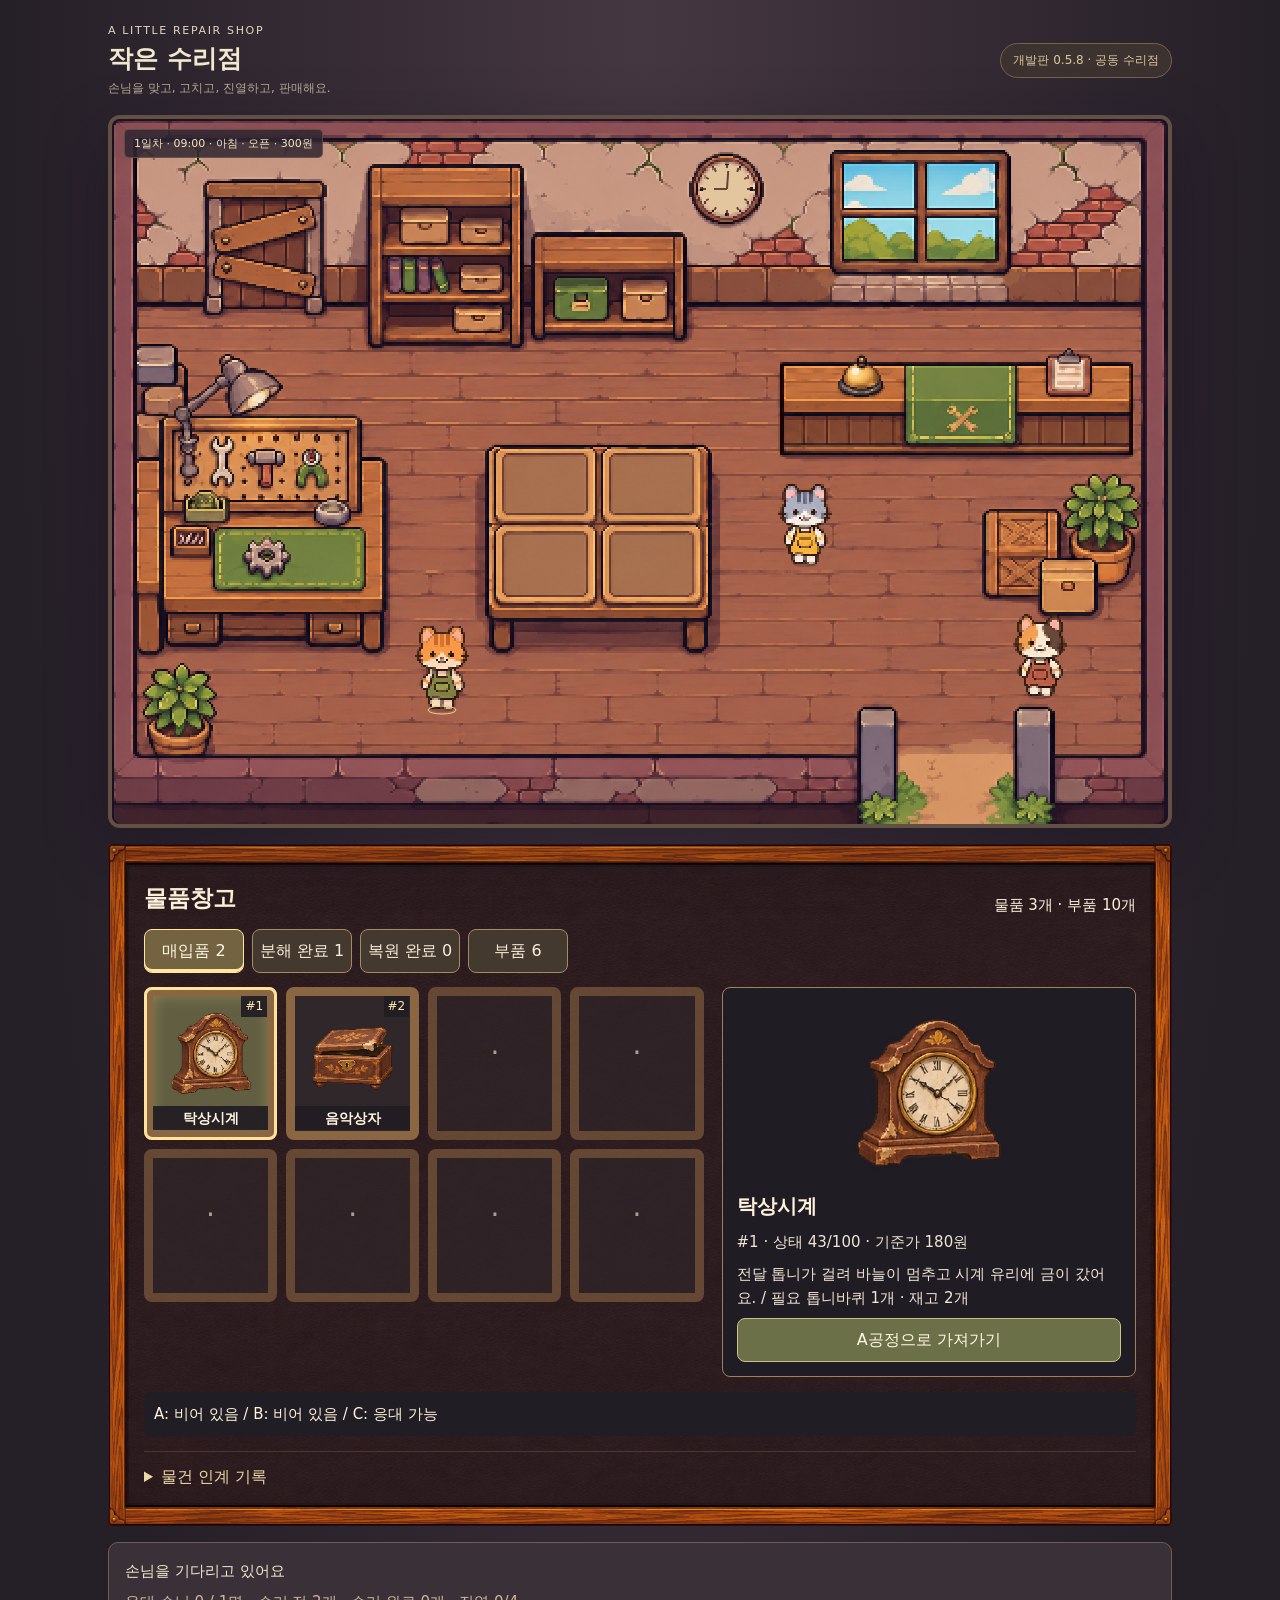
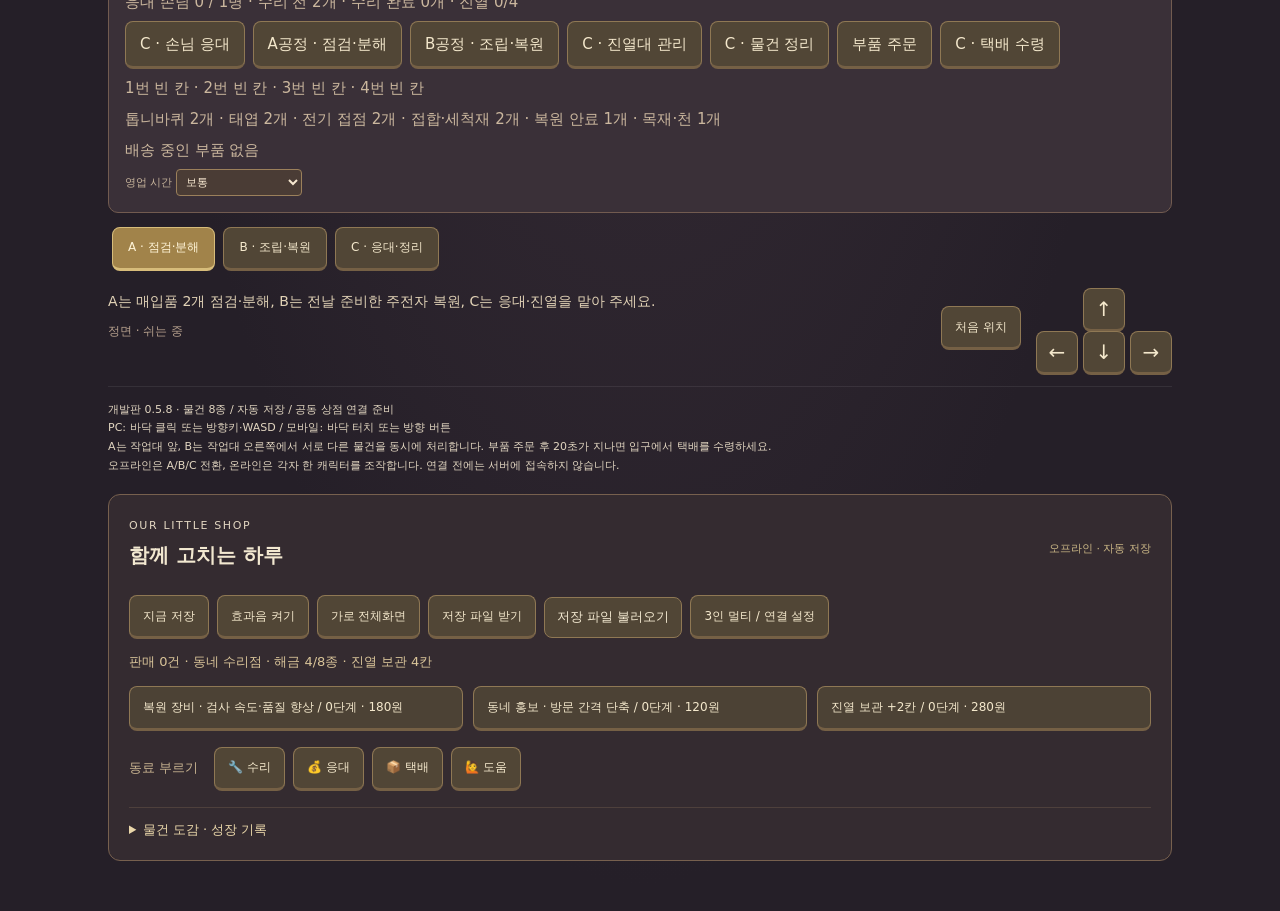
==== index.html @ 2ab93e30 "Add files via upload" ====
<!doctype html><html lang="ko"><head><meta charset="utf-8"><meta name="viewport" content="width=device-width, initial-scale=1, viewport-fit=cover"><meta name="theme-color" content="#302631"><title>작은 수리점 · 개발판 0.5.8</title><style>
:root{color-scheme:dark;font-family:system-ui,-apple-system,'Malgun Gothic',sans-serif;background:#251f28;color:#f2e8d0}*{box-sizing:border-box}body{margin:0;background:radial-gradient(ellipse at top,#453741,#251f28 70%);min-height:100dvh}main{max-width:1100px;margin:auto;padding:24px 18px 32px}header{display:flex;justify-content:space-between;align-items:center;gap:16px;margin:0 0 18px}.eyebrow{font-size:11px;letter-spacing:.15em;color:#b6a18f}h1{font-size:25px;margin:5px 0;font-weight:750}header p{margin:0;font-size:12px;color:#baa995}.badge{font-size:12px;color:#d9c79d;border:1px solid #76634b;background:#3c3331;padding:8px 12px;border-radius:24px;white-space:nowrap}.stage{position:relative;border:4px solid #625044;border-radius:12px;overflow:hidden;box-shadow:0 20px 60px #130f1e66;background:#302631;line-height:0}canvas{width:100%;height:auto;display:block;touch-action:manipulation;image-rendering:pixelated;cursor:crosshair}#loading{position:absolute;inset:0;display:grid;place-items:center;background:#302631;color:#eddbb3;font-size:16px;line-height:1.5}#loading[hidden]{display:none}.hud{position:absolute;top:10px;left:12px;border:1px solid #9a815b66;background:#302631d9;color:#f4e5c4;font-size:11px;line-height:1.4;padding:6px 9px;border-radius:5px;pointer-events:none}.below{display:flex;justify-content:space-between;align-items:flex-start;gap:24px;margin:17px 0}.info{padding-top:5px}#status{margin:0 0 9px;font-size:14px;color:#e1d2b6}#direction{font-size:12px;color:#b7a18e}.actions{display:flex;align-items:center;gap:15px}button{font:inherit;background:#514636;border:1px solid #8f7854;border-bottom:3px solid #756045;color:#f4e8cc;border-radius:8px;cursor:pointer;touch-action:none;-webkit-tap-highlight-color:transparent;user-select:none}button:focus-visible{outline:3px solid #e3c776;outline-offset:3px}button:hover{background:#65543c}button:active,button.pressed{background:#a4864e;transform:translateY(1px);border-bottom-width:1px}.reset{padding:11px 13px;font-size:12px}.pad{display:grid;grid-template-columns:42px 42px 42px;grid-template-rows:38px 38px;gap:5px}.pad button{font-size:20px;line-height:1}.up{grid-column:2}.left{grid-column:1;grid-row:2}.down{grid-column:2;grid-row:2}.right{grid-column:3;grid-row:2}.characters{display:flex;gap:8px;margin:14px 4px 0}.characters button{padding:9px 15px;font-size:12px}.characters button[aria-pressed=true]{background:#a1834a;color:#fff4d7;border-color:#d7bc7a}.note{border-top:1px solid #ffffff13;padding-top:14px;font-size:11px;color:#9d8b81;line-height:1.7} @media(max-width:600px){main{padding:14px 8px 24px}header{margin:0 4px 12px}h1{font-size:21px}.badge{font-size:10px;padding:6px 9px}.stage{border-width:3px;border-radius:8px}.below{gap:12px;margin:12px 5px}.info{max-width:50%}#status{font-size:12px;line-height:1.7}.actions{gap:8px}.reset{padding:9px;font-size:11px}.pad{grid-template-columns:36px 36px 36px;grid-template-rows:35px 35px}.note{margin:0 5px}}
.business{margin-top:14px;padding:16px;background:#3a3038;border:1px solid #725b50;border-radius:10px;font-size:13px;line-height:1.7}.business p{margin:7px 0;color:#cbb79e}.business-actions{display:flex;flex-wrap:wrap;gap:8px}.business button{padding:10px 14px}.screw.active{background:#977641;border-color:#f0d593;box-shadow:0 0 0 2px #d6ba76}.business button:disabled{opacity:.35;cursor:default}.business [hidden]{display:none}button{touch-action:manipulation} .pad button{touch-action:none}.time-control{font-size:11px;color:#c5b29a}select{background:#4a3c35;color:#f6e7cf;border:1px solid #9b805b;padding:5px;border-radius:4px} [hidden]{display:none!important}.camera{position:fixed;inset:0;z-index:10;background:#19141cda;display:grid;place-items:center;padding:16px;overflow:auto;line-height:1.6}.camera-shell{position:relative;background:#352b31;border:3px solid #a0815a;border-radius:14px;width:min(840px,100%);max-height:94dvh;overflow:auto;box-shadow:0 20px 80px #0008;padding:56px 22px 18px}.camera button{padding:10px 15px}.camera h2{font-size:22px;margin:6px 0}.camera p{font-size:14px}.close{position:absolute;right:12px;top:10px;font-size:12px;z-index:2}#portrait{position:absolute;height:96%;width:70%;object-fit:contain;object-position:center bottom;bottom:0;left:15%;image-rendering:pixelated;animation:breath 4s ease-in-out infinite;transform-origin:center bottom}.counter-top{position:absolute;bottom:0;left:0;right:0;height:24px;background:#b68552;border-top:6px solid #51392d;box-shadow:0 6px 0 #4a3329}.conversation{padding:18px 6px 0}#modal-notice{border-top:1px solid #9b805b44;padding-top:12px;color:#e6ce9d;min-height:38px}.work-board{position:relative;line-height:0}#work-canvas{width:100%;height:auto;image-rendering:pixelated}.bolt{position:absolute;width:42px;height:42px;border-radius:50%;padding:0!important;border:3px solid #4c433a;background:#a7a491;color:#29252b;font-weight:bold;box-shadow:3px 4px #0004}.bolt.current{outline:3px solid #f1d681;outline-offset:3px}.bolt:disabled{opacity:.15}.bolt:nth-of-type(1){left:25%;top:24%}.bolt:nth-of-type(2){right:25%;top:24%}.bolt:nth-of-type(3){left:47%;bottom:13%}progress{display:block;width:100%;height:12px;margin:14px 0;accent-color:#b7cb8f}.part-cards{display:grid;grid-template-columns:repeat(3,1fr);gap:12px}.part-cards article{padding:18px 10px;text-align:center;background:#4a3b34;border:1px solid #8b7154;border-radius:8px}.part-cards article>span{font-size:38px;color:#d6c397}.part-cards h3{font-size:15px}@keyframes breath{50%{transform:translateY(-3px)}}@media(max-width:600px){.camera{padding:6px}.camera-shell{padding:52px 12px 14px}.counter-scene{height:300px}.part-cards{gap:5px}.part-cards article{padding:12px 4px}.camera button{font-size:12px;padding:10px}.bolt{width:34px;height:34px}.camera h2{font-size:19px}}@media(prefers-reduced-motion:reduce){#portrait{animation:none}}.counter-scene{height:350px;position:relative;overflow:hidden;border:3px solid #71583d;background:#65513f}.scene-background{position:absolute;inset:0;width:100%;height:100%;object-fit:cover;image-rendering:pixelated}.bargain{background:#493a32;border:1px solid #a2845c;border-radius:9px;padding:15px;margin:14px 0}.bargain p{font-size:12px;margin:6px 0;color:#d1bfa0}#deal-price{font-size:20px;color:#f0d392;margin:9px 0}.bargain label{font-size:12px}.offer-controls{display:flex;flex-wrap:wrap;gap:8px;align-items:center;margin:7px 0}.offer-controls input{width:110px;padding:11px 10px;border:2px solid #c3a26b;border-radius:6px;background:#2e2728;color:#fff0d6;font:inherit;font-size:17px}.bargain small{color:#c9b28e}#propose{background:#687451;border-color:#aab77d}#accept{background:#897044;border-color:#dec28a}.camera button:disabled{opacity:.4;cursor:default}@media(max-width:600px){.counter-scene{height:280px}.offer-controls{gap:5px}.offer-controls input{width:86px}.bargain{padding:11px}.offer-controls button{padding:10px 8px}}#counter-view:not([hidden]){display:grid;grid-template-columns:minmax(250px,.95fr) minmax(310px,1.05fr);gap:18px}.camera-shell{width:min(1020px,100%)}#counter-view .counter-scene{height:100%;min-height:430px}#counter-view .conversation{padding:0}#counter-view #portrait{height:85%;width:96%;left:2%}.offer-controls input{width:132px;font-size:21px;background:#fff4d8;color:#302631;border:3px solid #ddbb76}.bargain label{display:block;color:#ffe7ad;font-size:14px;font-weight:700}#counter-view h2{margin:4px 0}.conversation .business-actions{gap:7px}.conversation button{font-size:13px}@media(max-width:700px){#counter-view:not([hidden]){grid-template-columns:1fr;gap:10px}#counter-view .counter-scene{height:170px;min-height:170px}#counter-view #portrait{height:99%}.camera-shell{padding-top:49px}.conversation .bargain{margin:10px 0}.conversation h2{font-size:18px}.conversation p{margin:5px 0;font-size:12px}.offer-controls input{width:108px;padding:8px;font-size:19px}}</style><link rel="stylesheet" href="assets/expansion.css"><link rel="stylesheet" href="assets/mobile.css"><link rel="apple-touch-icon" href="assets/apple-touch-icon.png"><link rel="manifest" href="manifest.webmanifest"><meta name="apple-mobile-web-app-capable" content="yes"><meta name="apple-mobile-web-app-status-bar-style" content="black-translucent"></head><body><script>if(matchMedia("(pointer:coarse)").matches||matchMedia("(max-width:1000px) and (max-height:650px)").matches){document.body.classList.add("game-layout");document.body.dataset.page="map"}</script><nav id="game-nav" aria-label="게임 화면 선택"><strong>작은 수리점</strong><button data-page="map" aria-pressed="true">가게</button><button data-page="warehouse" aria-pressed="false">창고</button><button data-page="operations" aria-pressed="false">운영</button><button data-page="settings" aria-pressed="false">설정</button><button id="screen-toggle">전체화면</button></nav><div id="rotate-hint"><h2>기기를 가로로 돌려 주세요</h2><p>이 게임은 가로 화면에 맞춰져 있어요.<br>회전되지 않으면 기기의 세로 화면 잠금을 확인해 주세요.</p><button id="portrait-continue">세로로 둘러보기</button></div><dialog id="install-guide"><h2>아이폰에서 넓게 플레이하기</h2><p>Safari의 공유 또는 더보기 메뉴에서 <b>홈 화면에 추가</b>를 선택하고, 표시되는 경우 <b>웹 앱으로 열기</b>를 켜 주세요.</p><p>추가한 아이콘으로 다시 실행하고 기기를 가로로 돌려 주세요. 멀티플레이 방 참가도 이 아이콘에서 시작해 주세요. 브라우저·기기에 따라 화면 방향 잠금과 전체화면 전환은 지원되지 않을 수 있어요.</p><button id="install-close">알겠어요</button></dialog><main><header><div><div class="eyebrow">A LITTLE REPAIR SHOP</div><h1>작은 수리점</h1><p>손님을 맞고, 고치고, 진열하고, 판매해요.</p></div><span class="badge">개발판 0.5.8 · 공동 수리점</span></header><div class="stage"><canvas id="game" width="1024" height="684" aria-label="바닥을 눌러 고양이를 이동하는 수리점 지도"></canvas><span class="hud" id="shop-hud">09:00 · 오픈</span><div id="loading" role="status">가게 문을 열고 있어요…</div></div><section class="warehouse" id="warehouse" aria-label="물품창고"><div class="warehouse-heading"><h2>물품창고</h2><span id="warehouse-total"></span></div><div class="warehouse-tabs" role="tablist" aria-label="창고 분류"><button role="tab" data-store="raw" aria-selected="true">매입품</button><button role="tab" data-store="prepared" aria-selected="false">분해 완료</button><button role="tab" data-store="ready" aria-selected="false">복원 완료</button><button role="tab" data-store="parts" aria-selected="false">부품</button></div><div class="inventory-layout"><div id="warehouse-grid" class="inventory-grid" role="group" aria-label="창고 보관칸"></div><div id="warehouse-detail" class="inventory-detail" aria-live="polite"></div></div><p id="warehouse-work" class="warehouse-note"></p><details><summary>물건 인계 기록</summary><div id="flow-history"></div></details></section><section class="business" aria-label="가게 운영"><div id="customer"></div><p id="queue"></p><div class="business-actions"><button id="serve">C · 손님 응대</button><button id="repair">A공정 · 점검·분해</button><button id="repair-b">B공정 · 조립·복원</button><button id="exhibit">C · 진열대 관리</button><button id="organize">C · 물건 정리</button><button id="supply">부품 주문</button><button id="receive">C · 택배 수령</button><button id="nextday" hidden>다음 날 오픈</button></div><p id="inventory"></p><p id="stock"></p><p id="deliveries"></p><label class="time-control">영업 시간 <select id="speed" aria-label="시간 흐름 배속"><option value="1">보통</option><option value="4">4배</option><option value="12">12배 · 시간대 확인</option></select></label></section><div class="characters" role="group" aria-label="조작할 캐릭터"><button data-character="A" aria-pressed="true">A · 점검·분해</button><button data-character="B" aria-pressed="false">B · 조립·복원</button><button data-character="C" aria-pressed="false">C · 응대·정리</button></div><div class="below"><div class="info"><p id="status" role="status">이미지를 준비하고 있어요.</p><span id="direction">정면 · 쉬는 중</span></div><div class="actions"><button id="reset" class="reset" type="button">처음 위치</button><div class="pad" aria-label="이동 방향"><button class="up" data-move="back" aria-label="위로 이동" type="button">↑</button><button class="left" data-move="left" aria-label="왼쪽으로 이동" type="button">←</button><button class="down" data-move="front" aria-label="아래로 이동" type="button">↓</button><button class="right" data-move="right" aria-label="오른쪽으로 이동" type="button">→</button></div></div></div><footer class="note">개발판 0.5.8 · 물건 8종 / 자동 저장 / 공동 상점 연결 준비<br>PC: 바닥 클릭 또는 방향키·WASD / 모바일: 바닥 터치 또는 방향 버튼<br>A는 작업대 앞, B는 작업대 오른쪽에서 서로 다른 물건을 동시에 처리합니다. 부품 주문 후 20초가 지나면 입구에서 택배를 수령하세요.<br>오프라인은 A/B/C 전환, 온라인은 각자 한 캐릭터를 조작합니다. 연결 전에는 서버에 접속하지 않습니다.</footer><section class="extension-panel" aria-label="공동 수리점"><div class="panel-title"><div><span class="eyebrow">OUR LITTLE SHOP</span><h2>함께 고치는 하루</h2></div><span id="save-status">오프라인 · 자동 저장</span></div><div class="toolbar"><button id="save-now">지금 저장</button><button id="sound-toggle">효과음 켜기</button><button id="fullscreen">가로 전체화면</button><button id="backup-save">저장 파일 받기</button><label class="file-button">저장 파일 불러오기<input id="restore-save" type="file" accept="application/json"></label><button id="network-open">3인 멀티 / 연결 설정</button></div><p id="growth-status"></p><div class="upgrade-grid"><button id="upgrade-tools"></button><button id="upgrade-marketing"></button><button id="upgrade-shop"></button></div><div class="ping-bar" aria-label="동료에게 신호 보내기"><span>동료 부르기</span><button data-ping="🔧" title="수리 부탁해요">🔧 수리</button><button data-ping="💰" title="손님 응대 부탁해요">💰 응대</button><button data-ping="📦" title="택배가 왔어요">📦 택배</button><button data-ping="🙋" title="잠깐 도와주세요">🙋 도움</button></div><details><summary>물건 도감 · 성장 기록</summary><div id="item-catalog" class="catalog-grid"></div><div id="ledger"></div></details></section>
<div id="network-modal" class="network-modal" hidden role="dialog" aria-modal="true" aria-label="3인 공동 수리점"><div class="network-shell"><button id="network-close" class="close">닫기 ×</button><span class="eyebrow">PLAY TOGETHER</span><h2>우리 셋의 수리점</h2><p>각자 다른 기기에서 같은 방 코드로 참가하세요.<br>세 명이 준비하면 방장이 영업을 시작합니다.</p><p id="network-status" role="status">오프라인 플레이 중 · 연결은 아래 버튼을 누를 때 시작됩니다.</p><details id="connection-details"><summary>기존 서버 연결 설정</summary><label>Project URL<input id="supabase-url" type="url" placeholder="https://프로젝트.supabase.co"></label><label>공개 publishable / anon 키<input id="supabase-key" type="password" autocomplete="off" placeholder="공개 접속 키"></label><p class="small">기존 Supabase 프로젝트를 사용합니다. 비밀키와 service_role 키는 입력하지 마세요.</p><button id="connect-server">서버 연결</button></details><label>내 이름<input id="player-name" maxlength="20" value="고양이"></label><div class="toolbar"><button id="create-room">새 공동 상점 만들기</button><input id="room-code" maxlength="8" placeholder="8자리 방 코드" aria-label="방 코드"><button id="join-room">참가 / 이어하기</button></div><div id="room-members"></div><div class="toolbar"><button id="ready-room">준비하기</button><button id="start-room">방장 · 영업 시작</button></div><p class="small">온라인 상점과 오프라인 저장은 별개입니다. 같은 브라우저에서는 같은 참가자로 이어집니다. 브라우저 데이터를 지우면 익명 참가자 신원을 잃을 수 있습니다.</p></div></div></main><div id="camera" class="camera" hidden role="dialog" aria-modal="true" aria-label="가게 작업 화면"><div class="camera-shell"><button id="modal-close" class="close">가게로 돌아가기 ×</button><section id="counter-view" hidden><div class="trade-object"><div class="trade-item-stage"><div class="trade-speech"><span id="reaction" class="reaction"></span><h2 id="counter-name"></h2><small id="customer-personality"></small><p id="dialogue" role="status"></p></div><img id="counter-bg" class="scene-background" alt="수리점 거래 테이블"><canvas id="item-view" width="1008" height="568" aria-label="거래 물품을 올려놓은 테이블"></canvas><span id="trade-kind"></span></div><div class="trade-item-caption"><strong id="item-condition"></strong><p id="item-fault"></p></div></div><div class="conversation"><img id="portrait" hidden alt=""><dl class="valuation"><div><dt>현재 상태 평가 · 추정</dt><dd id="value-current"></dd></div><div><dt>수리 완료 기준가</dt><dd id="value-restored"></dd></div><div><dt>교체 부품비 · 1회</dt><dd id="value-cost"></dd></div></dl><p id="value-margin"></p><div id="bargain" class="bargain" hidden><strong id="deal-item"></strong><p id="deal-reference"></p><div id="deal-price"></div><label for="offer-price">내 제안 금액</label><div class="offer-controls"><button id="offer-less" aria-label="제안 가격 5원 내리기">−5</button><input id="offer-price" autocomplete="off" type="number" inputmode="numeric" min="1" step="1" aria-describedby="deal-range"><span>원</span><button id="offer-more" aria-label="제안 가격 5원 올리기">+5</button><button id="propose">이 가격 제안</button></div><small id="deal-range"></small></div><select id="trade-sale-select" aria-label="판매할 진열품" hidden></select><div class="business-actions trade-choices"><button id="accept">거래 확정</button><button id="sell0"></button><button id="sell1"></button><button id="sell2"></button><button id="sell3"></button><button id="sell4"></button><button id="sell5"></button><button id="decline">이번에는 거래하지 않기</button></div></div></section><section id="work-picker" hidden><span class="eyebrow">ITEMS &amp; PARTS</span><h2 id="picker-title"></h2><p id="picker-hint"></p><div class="inventory-layout"><div id="picker-items" class="inventory-grid" role="group" aria-label="인수 물품 보관칸"></div><div id="picker-detail" class="inventory-detail" aria-live="polite"></div></div><div class="business-actions"><button id="picker-supply">부품 재고·주문 확인</button></div></section><section id="work-view" hidden><span class="eyebrow">수리 작업대</span><h2 id="work-title"></h2><ol id="work-steps" class="work-steps"><li>분해·세척</li><li>부품 교체</li><li>조립·복원</li><li>최종 검사</li></ol><p id="work-instruction" role="status"></p><p id="work-side-instruction" class="work-side-instruction"></p><div id="work-material-status" class="work-material-status"></div><div class="work-board"><canvas id="work-canvas" width="720" height="420" aria-label="분해하고 부품을 교체하는 작업대"></canvas><button id="screw0" class="bolt">1</button><button id="screw1" class="bolt">2</button><button id="screw2" class="bolt">3</button></div><progress id="work-progress" max="1" value="0" aria-label="전체 수리 진행"></progress><div class="business-actions"><button id="replace">필요 부품 교체</button><button id="test">작동 검사 시작</button><button id="wipe-item">표면 정리</button><button id="rotate-part">방향 돌리기 ↻</button><button id="fit-part">맞춰 끼우기</button><button id="pass-repair">현재 공정 내려놓기</button><button id="cancel-repair">현재 공정 취소 · 대기함 반환</button></div></section><section id="display-view" hidden><span class="eyebrow">C · DISPLAY TABLE</span><h2>중앙 진열 테이블</h2><p id="display-summary"></p><p class="display-help">칸을 선택하고 아래 완료품을 골라 진열하세요. 진열품은 다른 칸으로 옮기거나 보관함으로 회수할 수 있어요.</p><div class="display-table-scene"><canvas id="display-room" width="760" height="612" aria-label="가게 중앙 진열 테이블을 가까이 보는 화면"></canvas><div id="display-slots" class="display-cabinet" aria-label="테이블 위 판매 진열칸"></div></div><div id="display-detail" class="display-detail" aria-live="polite"></div><div class="display-price-pane"><label for="display-price-item">가격을 정할 물품</label><select id="display-price-item"></select><label for="display-price-input">진열 판매가</label><div class="listing-price-row"><input id="display-price-input" aria-label="진열 판매가" type="number" min="1" step="1" required inputmode="numeric"><span>원</span><button id="display-price-save">가격 저장</button></div><p id="display-price-range"></p><p id="display-price-state" role="status"></p><button id="display-price-place">저장한 가격으로 선택 칸에 진열</button></div><details class="display-tools"><summary>진열 정리·이동</summary><div class="business-actions"><button id="display-withdraw">선택 진열품 회수</button><button id="display-move">선택 진열품 위치 옮기기</button><button id="display-auto">설정가로 일괄 진열</button><button id="display-sort">보관함 정리</button></div></details><p id="display-prompt" role="status"></p><h3>수리를 마친 완료품</h3><div id="display-ready" class="queue-gallery"></div><p class="display-help">가격표는 저장한 판매가예요. 기준가와 구분해 표시하며 실제 거래 금액은 카운터 흥정으로 정합니다.</p></section><section id="supply-view" hidden><span class="eyebrow">PARTS CATALOG</span><h2>수리 부품 주문</h2><p>주문하면 영업시간 기준 20초 뒤 입구로 배송됩니다.<br>택배를 직접 수령해야 부품 재고에 들어갑니다.</p><div class="part-cards"><article><span>⚙</span><h3>톱니바퀴</h3><p>3개 · 40원</p><button id="order-gear">주문하기</button></article><article><span>↝</span><h3>태엽</h3><p>3개 · 30원</p><button id="order-spring">주문하기</button></article><article><span>ϟ</span><h3>전기 접점</h3><p>3개 · 50원</p><button id="order-contact">주문하기</button></article><article><span>◈</span><h3>접합·세척재</h3><p>3개 · 30원</p><button id="order-polish">주문하기</button></article><article><span>▨</span><h3>복원 안료</h3><p>3개 · 60원</p><button id="order-paint">주문하기</button></article><article><span>▥</span><h3>목재·천</h3><p>3개 · 50원</p><button id="order-wood">주문하기</button></article></div></section><p id="modal-notice" role="status"></p></div></div><script src="assets/scene-assets.js"></script><script src="src/base-engine.js"></script><script src="src/game.js"></script><script src="src/pipeline.js"></script><script src="src/transport.js"></script><script src="config.js"></script><script src="src/parts.js"></script><script src="src/workshop.js"></script><script src="src/item-art.js"></script><script src="src/world-items.js"></script><script src="src/lighting.js"></script><script src="src/shop-ui.js"></script><script src="src/mobile.js"></script></body></html>
---- assets/expansion.css ----
.extension-panel{background:#342b30;border:1px solid #77604e;padding:20px;border-radius:12px;margin:18px 0;line-height:1.6;font-size:13px}.panel-title{display:flex;justify-content:space-between;align-items:center;gap:12px}.panel-title h2{font-size:20px;margin:4px 0 12px}.panel-title>span{font-size:11px;color:#cdb987}.toolbar{display:flex;align-items:center;flex-wrap:wrap;gap:8px;margin:12px 0}.extension-panel button,.network-modal button{padding:10px 13px;font-size:12px}.upgrade-grid{display:grid;grid-template-columns:repeat(3,1fr);gap:10px}.upgrade-grid button{line-height:1.7;text-align:left;background:#4c4235}.ping-bar{display:flex;flex-wrap:wrap;align-items:center;gap:8px;margin:16px 0}.ping-bar span{margin-right:8px;color:#c9b491}.file-button{padding:9px 12px;border:1px solid #8f7854;border-radius:8px;cursor:pointer;background:#514636}.file-button input{display:none}details{border-top:1px solid #77604e66;margin-top:15px;padding-top:12px}summary{cursor:pointer;color:#ead7aa}.catalog-grid{display:grid;grid-template-columns:repeat(4,1fr);gap:10px;margin:15px 0}.catalog-card{background:#29242a;border:1px solid #685448;border-radius:8px;padding:10px;text-align:center}.catalog-card canvas{width:100%;max-width:160px;margin:auto;cursor:default}.catalog-card p{margin:4px 0;font-size:11px}.catalog-card.locked{opacity:.55}.network-modal{position:fixed;inset:0;z-index:30;background:#19141ce8;display:grid;place-items:center;padding:15px;overflow:auto;line-height:1.7}.network-shell{position:relative;background:#382d32;border:2px solid #a0815a;border-radius:14px;padding:50px 24px 24px;width:min(670px,100%);max-height:94dvh;overflow:auto}.network-shell h2{font-size:25px;margin:7px 0}.network-shell label{display:block;font-size:12px;margin:10px 0}.network-shell input{display:block;width:100%;background:#251f28;border:1px solid #937656;border-radius:5px;color:#f2e5c9;font:inherit;padding:11px;margin:5px 0}.network-shell #room-code{width:155px;text-transform:uppercase;letter-spacing:.1em}#network-status{background:#29252d;border-radius:7px;padding:10px;font-size:13px;color:#ebcd8f}.small{font-size:11px;color:#c4b399}#room-members p{border-bottom:1px solid #79604455;padding:9px 0}.item-inspection{display:grid;grid-template-columns:140px 1fr;gap:12px;background:#2c272d;border:1px solid #756047;border-radius:8px;padding:10px;margin:12px 0;align-items:center}.item-inspection canvas{width:140px;height:105px;cursor:default}.item-inspection p{font-size:12px}.item-inspection small{font-size:11px;color:#b9a992}.part-cards{grid-template-columns:repeat(3,1fr)}#ledger{font-size:12px;color:#c7b69b}#growth-status{color:#d9c499}#save-status{max-width:50%;text-align:right}.extension-panel button:disabled,.network-modal button:disabled{opacity:.4;cursor:default}.network-shell .close{font-size:12px}.extension-panel details .toolbar{margin-bottom:0}@media(max-width:700px){.extension-panel{padding:13px}.upgrade-grid{grid-template-columns:1fr}.catalog-grid{grid-template-columns:repeat(2,1fr)}.panel-title{align-items:flex-start}.panel-title h2{font-size:18px}.item-inspection{grid-template-columns:110px 1fr;gap:7px;padding:7px}.item-inspection canvas{width:110px;height:83px}.network-shell{padding:49px 14px 18px}.ping-bar{gap:5px}.ping-bar button{padding:9px}.part-cards{grid-template-columns:repeat(2,1fr)}}
.stage:fullscreen{display:flex;align-items:center;justify-content:center;background:#251f28;border:0;border-radius:0;width:100vw;height:100dvh}.stage:fullscreen #game{width:auto;height:auto;max-width:100vw;max-height:100dvh}.stage:fullscreen .hud{top:10px;left:10px}
/* Direct manipulation workshop */
#work-view .work-board{line-height:0;border:2px solid #8b7451;border-radius:9px;overflow:hidden;margin:13px 0;background:#4b3b30}.interactive-workshop{position:relative}#work-canvas{touch-action:none;cursor:crosshair}.workshop-overlay{position:absolute;inset:0;pointer-events:none}.workshop-hotspot{position:absolute;pointer-events:auto;touch-action:none;background:transparent!important;border:0!important;border-radius:50%;padding:0!important;box-shadow:none;transform:none!important;min-width:30px;min-height:30px;cursor:grab}.workshop-hotspot:active{cursor:grabbing}.workshop-hotspot:focus-visible{outline:3px solid #fff1b7;outline-offset:1px;background:#e4c58722!important}.workshop-hotspot:disabled{cursor:default;opacity:1!important}.workshop-control{font-size:clamp(12px,1.6vw,20px)!important;color:#ffe8a7;background:#554936!important;border:2px solid #b6a06b!important;border-radius:8px!important;cursor:pointer}.workshop-control.power-control{background:#636c48!important;font-size:clamp(20px,2.5vw,32px)!important;border-radius:50%!important}.work-steps{display:flex;list-style:none;padding:0;gap:7px;margin:12px 0}.work-steps li{flex:1;padding:8px 6px;border-radius:6px;background:#29262c;border:1px solid #665245;color:#b8a797;text-align:center;font-size:12px}.work-steps li.current{border-color:#dfbf7f;background:#69553b;color:#fff0c9}.work-steps li.done{border-color:#8f9f70;color:#c5dfa4}.work-steps li.done:before{content:'✓ ';}#work-instruction{padding:10px 12px;background:#2c282e;border-radius:7px;color:#f2d9a5;min-height:43px;font-size:14px}#work-view .business-actions{margin-top:12px}#work-view progress{height:9px;margin:12px 0}#work-view h2{margin:6px 0}.workshop-overlay [hidden]{display:none!important}@media(max-width:700px){.work-steps{gap:4px}.work-steps li{font-size:10px;padding:7px 3px}#work-instruction{font-size:12px;line-height:1.6;padding:8px}#work-view .work-board{margin:9px 0}.workshop-hotspot{min-width:28px;min-height:28px}#work-view .business-actions button{font-size:11px;padding:8px}}
.flow-panel{margin:15px 0;padding:16px;border:1px solid #80664f;background:#312a2e;border-radius:10px;line-height:1.6}.flow-heading{display:flex;align-items:center;justify-content:space-between;gap:12px}.flow-heading h2{font-size:18px;margin:0 0 12px}.flow-heading span{font-size:11px;color:#c6b396}.flow-columns{display:grid;grid-template-columns:repeat(3,1fr);gap:12px}.flow-columns article{padding:13px;background:#29252a;border:1px solid #6b5547;border-radius:8px;min-width:0}.flow-columns article:nth-child(1){border-top:3px solid #caa46c}.flow-columns article:nth-child(2){border-top:3px solid #9eaf83}.flow-columns article:nth-child(3){border-top:3px solid #8ca8b4}.role-tag{font-size:10px;color:#d0bfa4}.flow-columns h3{font-size:14px;margin:7px 0;color:#e7d9b6}.flow-columns p{font-size:11px;color:#c6b28d;margin:7px 0}.flow-columns article div,#flow-history{font-size:11px;color:#b9aba0;overflow-wrap:anywhere}#flow-history{padding-top:10px}#team-hint{max-width:55%}@media(max-width:700px){.flow-columns{grid-template-columns:1fr}.flow-panel{padding:11px}.flow-heading{align-items:flex-start}.flow-heading h2{font-size:16px}.flow-columns article{padding:10px}.flow-columns article div{font-size:11px}}

/* v0.5.3 item intake and shared parts */
.queue-gallery{display:grid;grid-template-columns:repeat(auto-fit,minmax(145px,1fr));gap:10px;margin-top:12px}.stock-card{display:flex;flex-direction:column;align-items:stretch;background:#29252b;border:1px solid #76664c;border-radius:10px;padding:10px;min-width:0}.stock-card canvas{width:100%;height:120px;object-fit:contain;image-rendering:pixelated;background:#58604a;border-radius:7px}.stock-card strong{margin-top:8px;color:#f1dbaa;font-size:14px}.stock-card p{font-size:12px;line-height:1.6;margin:6px 0}.stock-card button{margin-top:auto;font-size:12px;min-height:42px}.parts-ready{color:#c7e69a!important}.parts-short{color:#ffb199!important}.work-material-status{padding:10px 14px;margin:10px 0;border:1px solid #776b51;border-radius:8px;background:#242328}.work-material-status[hidden]{display:none}#work-picker{padding:8px}#picker-items{grid-template-columns:repeat(auto-fit,minmax(210px,1fr))}#picker-items canvas{height:190px}#picker-hint{line-height:1.7;color:#d9cbaa}.flow-columns{align-items:start}.flow-columns .queue-gallery{max-height:380px;overflow:auto;padding-right:3px}.workshop-hotspot:disabled{cursor:not-allowed}.workshop-hotspot:focus-visible{outline:3px solid #ffe292;outline-offset:3px}@media(max-width:600px){#picker-items{grid-template-columns:repeat(2,minmax(0,1fr))}#picker-items canvas{height:130px}.stock-card{padding:8px}.work-material-status{font-size:12px}}


/* Central tabletop uses the exact room artwork, enlarged without repainting it. */
#display-view{padding:8px}#display-summary{color:#e9cf99}.display-help{color:#d5c5a9;line-height:1.7;font-size:13px}.display-table-scene{position:relative;width:100%;max-width:760px;margin:12px auto;aspect-ratio:180/145;border:3px solid #8c7049;border-radius:12px;overflow:hidden;background:#a0663f}#display-room{width:100%;height:100%;display:block;image-rendering:pixelated}.display-cabinet{position:absolute;left:20.5%;top:24.8%;width:55%;height:53%;display:grid;grid-template-columns:repeat(2,minmax(0,1fr));grid-template-rows:repeat(2,minmax(0,1fr));gap:2%}.display-cabinet.expanded{grid-template-columns:repeat(3,minmax(0,1fr));gap:1%}.display-slot{position:relative;min-width:0;min-height:0!important;padding:0!important;border:2px solid transparent!important;border-radius:7px!important;background:transparent!important;color:#fff0c9!important;overflow:visible}.display-slot.selected{border-color:#fff0aa!important;box-shadow:inset 0 0 12px #ffe8a155}.display-slot:focus-visible{outline:4px solid #fff5d0;outline-offset:2px}.display-slot canvas{position:absolute;left:0;top:-12%;width:100%;height:100%;object-fit:contain;image-rendering:pixelated}.display-label{position:absolute;bottom:2px;left:3px;right:3px;padding:2px;background:#30232be0;border-radius:4px;font-size:12px;line-height:1.4}.display-slot strong{position:absolute;top:3px;right:3px;padding:2px 5px;background:#e5cb91;color:#3d2b20;border:1px solid #ab8552;border-radius:3px;font-size:11px}.display-slot strong:empty{display:none}.display-detail{padding:12px;margin:14px 0;border:1px solid #88704d;border-radius:8px;background:#28242a;line-height:1.7}#display-prompt{padding:12px;background:#4a4133;border-radius:8px;line-height:1.6}#display-ready{grid-template-columns:repeat(auto-fit,minmax(180px,1fr))}@media(max-width:600px){.display-label{font-size:10px;padding:1px}.display-slot strong{font-size:10px;padding:1px 3px}.display-cabinet.expanded .display-label{font-size:9px}.display-help{font-size:12px}}
---- assets/mobile.css ----
/* Readable HTML labels over illustrated, nine-slice game UI frames. */
button,input,select{font:inherit}button{min-height:44px}button:focus-visible{outline:3px solid #fff2b7;outline-offset:3px}.eyebrow,.small,.note{color:#e2d6c1}#work-canvas,.stock-card canvas,.catalog-card canvas,.inventory-slot canvas,.inventory-detail canvas,#item-view,.display-slot canvas{image-rendering:auto!important}.warehouse{margin:16px 0;padding:18px;background:#30272b;border:18px solid #8b6643;border-image:url('ui-frame.png') 96 fill stretch;border-radius:8px;color:#fff3dc;line-height:1.6}.warehouse-heading{display:flex;align-items:center;justify-content:space-between;gap:12px}.warehouse-heading h2{font-size:23px;margin:0 0 12px}.warehouse-heading span{font-size:15px}.warehouse-tabs{display:flex;gap:8px;flex-wrap:wrap;margin-bottom:14px}.warehouse-tabs button{background:#44392f;color:#f9edda;border:1px solid #a68a62;min-width:100px}.warehouse-tabs [aria-selected=true]{background:#736341;border-color:#ffe4a2;color:#fff8e5;box-shadow:inset 0 -3px #ffe4a2}.inventory-layout{display:grid;grid-template-columns:minmax(0,1.35fr) minmax(240px,1fr);gap:18px}.inventory-grid{display:grid;grid-template-columns:repeat(4,minmax(0,1fr));align-content:start;gap:9px}.inventory-slot{position:relative;min-width:0;aspect-ratio:1/1.15;padding:7px 5px 28px!important;background:#30272b;border:9px solid #8b6643!important;border-image:url('ui-frame.png') 96 fill stretch;color:#fff4dd;cursor:pointer}.inventory-slot.selected{outline:3px solid #ffe39b;outline-offset:-3px;background:#615e42;box-shadow:inset 0 0 15px #e4c97855}.inventory-slot canvas{width:100%;height:100%;object-fit:contain;cursor:pointer}.inventory-slot span{position:absolute;bottom:1px;left:0;right:0;font-size:14px;font-weight:600;line-height:1.3;background:#211c23ed;padding:3px 1px}.inventory-slot small{position:absolute;right:1px;top:0;background:#211c23ed;padding:1px 4px;font-size:12px;color:#ffe9ae}.inventory-slot.empty{font-size:28px;opacity:.6!important;cursor:default}.inventory-detail{padding:14px;background:#201c23;border:1px solid #9d825d;border-radius:8px;line-height:1.6;min-width:0}.inventory-detail canvas{width:100%;height:180px;object-fit:contain;cursor:default}.inventory-detail h3{font-size:20px;margin:8px 0}.inventory-detail p{font-size:15px;margin:8px 0;color:#f0e5d5}.inventory-detail button{width:100%;background:#6c7049;color:#fff8e2;border:1px solid #c9c28a}.warehouse-note{padding:10px;font-size:15px;background:#211d24;border-radius:6px}#picker-items{display:grid;grid-template-columns:repeat(4,minmax(0,1fr))}#work-instruction,#work-side-instruction,#work-material-status{font-size:16px!important;line-height:1.55!important;color:#fff1d5;background:#201c23;padding:10px 12px;border-radius:8px;margin:8px 0}.work-side-instruction:empty{display:none}.work-steps li{font-size:15px}.business p,.business>div,#stock,#inventory,#deliveries{font-size:15px;line-height:1.6}.stock-card p{font-size:14px}.trade-object{min-width:0}.trade-item-stage{position:relative;overflow:hidden;background:#3c3029;border:14px solid #9e754a;border-image:url('ui-frame.png') 96 fill stretch}.trade-item-stage>.scene-background{display:none}#item-view{width:100%;height:330px;object-fit:contain;cursor:default}#trade-kind{position:absolute;left:12px;top:10px;padding:5px 9px;background:#211c23ed;color:#fff0ce;border:1px solid #c3a272;border-radius:5px}.trade-item-caption{padding:10px 0}.trade-item-caption strong{font-size:20px}.trade-item-caption p{font-size:16px;line-height:1.5}.valuation{display:grid;grid-template-columns:repeat(3,1fr);gap:6px;margin:8px 0}.valuation>div{background:#211d24;border:1px solid #876c4b;padding:10px 8px;border-radius:6px}.valuation dt{font-size:13px;color:#eddfca}.valuation dd{margin:5px 0 0;font-size:22px;font-weight:700;color:#ffe5a6}#value-margin{font-size:14px;line-height:1.5}#counter-view:not([hidden]){display:grid!important;grid-template-columns:minmax(0,1.35fr) minmax(320px,1fr);gap:20px}.conversation{min-width:0}.customer-bubble{display:flex;align-items:center;gap:12px}.customer-bubble #portrait{position:static!important;width:76px!important;height:82px!important;object-fit:cover;object-position:top;border-radius:50%;border:2px solid #b99766;background:#544032}.customer-bubble h2{font-size:22px;margin:5px 0}.customer-bubble small{font-size:14px;color:#eee0c8}.reaction{display:inline-block;background:#514834;border:1px solid #c4a971;color:#ffe9bc;border-radius:20px;padding:4px 10px;font-size:14px;font-weight:700}.reaction[data-mood=positive]{background:#3b5c40;border-color:#bce497;color:#efffdd}.reaction[data-mood=negative]{background:#683f34;border-color:#f6bd9c;color:#fff0df}#dialogue{font-size:19px;line-height:1.6;padding:16px;background:#252029;border:12px solid #9e754a;border-image:url('ui-frame.png') 96 fill stretch;color:#fff4e3;min-height:96px}.conversation .bargain{background:#30282a;padding:14px;border:1px solid #a88962}.offer-controls{display:flex;gap:6px;align-items:center;flex-wrap:wrap}.offer-controls input{width:84px!important;padding:8px!important;font-size:20px!important}.offer-controls button{padding:8px 10px!important;font-size:15px}.conversation label{font-size:15px}#deal-range{font-size:14px;color:#eee0c8;line-height:1.5}.trade-choices{display:grid;grid-template-columns:1fr 1fr;gap:8px}.trade-choices button{font-size:15px;line-height:1.4;background:#4d4234;border:1px solid #b39769}.trade-choices #accept{background:#65704a;color:#fff6dd;font-weight:700}.trade-choices #decline{background:#463137;color:#ffe4de}.trade-choices [aria-pressed=true]{outline:2px solid #ffe19c}#game-nav,#rotate-hint{display:none}#install-guide{max-width:520px;background:#30272b;color:#fff2d8;border:3px solid #bd9c68;border-radius:14px;line-height:1.7;padding:24px}#install-guide::backdrop{background:#100d16dd}#install-close{background:#69704a;padding:10px 25px}body.game-layout{overflow:hidden;height:100dvh}.game-layout main{max-width:none;padding:0;margin:0;height:100dvh}.game-layout #game-nav{height:52px;display:flex;align-items:center;gap:6px;padding:4px max(8px,env(safe-area-inset-right)) 4px max(8px,env(safe-area-inset-left));padding-top:max(4px,env(safe-area-inset-top));background:#29232b;border-bottom:1px solid #94734d}.game-layout #game-nav strong{font-size:15px;margin-right:auto;white-space:nowrap}.game-layout #game-nav button{min-height:40px;padding:6px 13px;font-size:15px;background:#473a31;border:1px solid #9d8057}.game-layout #game-nav [aria-pressed=true]{background:#79663f;border-color:#ffe3a3}.game-layout main>header,.game-layout .below,.game-layout .note,.game-layout .flow-panel{display:none!important}.game-layout .stage,.game-layout .warehouse,.game-layout .business,.game-layout .extension-panel,.game-layout .characters{display:none}.game-layout[data-page=map] .stage{display:flex;align-items:center;justify-content:center;width:100%;height:calc(100dvh - 108px - env(safe-area-inset-bottom));border:0;border-radius:0;background:#1b1820;overflow:hidden}.game-layout[data-page=map] #game{width:auto;max-width:100%;height:100%;object-fit:contain}.game-layout[data-page=map] .characters{display:flex;position:absolute;top:64px;left:max(8px,env(safe-area-inset-left));flex-direction:column;gap:6px;width:110px;margin:0;z-index:2}.game-layout .characters button{padding:8px 5px;font-size:13px;min-height:44px;background:#332c31e8}.game-layout[data-page=map] .business{display:block;position:fixed;bottom:0;left:0;width:100%;padding:3px max(8px,env(safe-area-inset-right)) max(5px,env(safe-area-inset-bottom)) max(8px,env(safe-area-inset-left));margin:0;min-height:56px;background:#28222bec;border:0;border-radius:0}.game-layout[data-page=map] .business>*{display:none}.game-layout[data-page=map] .business .business-actions{display:flex;justify-content:center;gap:6px;margin:0}.game-layout[data-page=map] .business>.business-actions button{display:none;min-height:44px;font-size:14px;padding:7px 12px}.game-layout[data-page=map] .business>.business-actions #serve,.game-layout[data-page=map] .business>.business-actions #repair,.game-layout[data-page=map] .business>.business-actions #repair-b,.game-layout[data-page=map] .business>.business-actions #exhibit{display:block}.game-layout[data-page=warehouse] #warehouse,.game-layout[data-page=operations] .business,.game-layout[data-page=settings] .extension-panel{display:block;height:calc(100dvh - 52px);margin:0;overflow:auto;padding:12px max(12px,env(safe-area-inset-right)) max(12px,env(safe-area-inset-bottom)) max(12px,env(safe-area-inset-left));border-width:6px;border-radius:0}.game-layout .warehouse-heading h2{font-size:20px;margin:0}.game-layout .warehouse-tabs{margin:5px 0 9px;gap:6px}.game-layout .warehouse-tabs button{min-height:40px;font-size:14px;padding:5px 14px}.game-layout .inventory-layout{grid-template-columns:minmax(0,1.2fr) minmax(240px,1fr);gap:12px}.game-layout .inventory-grid{gap:7px}.game-layout .inventory-slot{max-height:105px;min-height:70px;padding-bottom:23px!important;border-width:6px!important}.game-layout .inventory-slot span{font-size:12px}.game-layout .inventory-detail{padding:10px}.game-layout .inventory-detail canvas{height:95px}.game-layout .inventory-detail h3{font-size:17px;margin:3px 0}.game-layout .inventory-detail p{font-size:14px;line-height:1.4;margin:5px 0}.game-layout .warehouse-note{font-size:13px;margin:5px 0}.game-layout .warehouse details{display:none}.game-layout .camera{padding:0;background:#1c1820;align-items:stretch}.game-layout .camera-shell{width:100vw;max-width:none;height:100dvh;max-height:100dvh;padding:50px max(12px,env(safe-area-inset-right)) max(8px,env(safe-area-inset-bottom)) max(12px,env(safe-area-inset-left));border:0;border-radius:0;overflow:auto}.game-layout .close{min-height:40px;top:max(4px,env(safe-area-inset-top));right:max(10px,env(safe-area-inset-right));padding:7px 15px;font-size:14px;z-index:10}.game-layout #modal-notice{display:none}.game-layout #work-view:not([hidden]){height:calc(100dvh - 60px - env(safe-area-inset-bottom));display:grid;grid-template-columns:minmax(0,1.7fr) minmax(230px,1fr);grid-template-rows:26px 32px auto auto auto 1fr;column-gap:12px;row-gap:4px;align-content:start}.game-layout #work-view>.eyebrow{display:none}.game-layout #work-title{grid-column:1/3;grid-row:1;font-size:18px;white-space:nowrap;overflow:hidden;text-overflow:ellipsis;margin:0}.game-layout #work-steps{grid-column:1/3;grid-row:2;margin:0;gap:4px}.game-layout #work-steps li{padding:4px;font-size:13px}.game-layout #work-instruction{grid-column:2;grid-row:3;font-size:14px!important;margin:0;padding:6px;min-height:0}.game-layout #work-side-instruction{grid-column:2;grid-row:4;font-size:14px!important;margin:0;padding:6px}.game-layout #work-material-status{grid-column:2;grid-row:5;font-size:14px!important;margin:0;padding:6px}.game-layout #work-view .work-board{grid-column:1;grid-row:3/7;align-self:center;justify-self:center;width:min(100%,calc((100dvh - 133px)*12/7));height:auto;aspect-ratio:12/7;margin:0!important}.game-layout #work-view progress{display:none}.game-layout #work-view .business-actions{display:grid;grid-column:2;grid-row:6;grid-template-columns:1fr 1fr;gap:5px;margin:0;align-content:start}.game-layout #work-view .business-actions button{font-size:12px;line-height:1.3;padding:6px;min-height:44px}.game-layout .workshop-hotspot{min-width:40px;min-height:40px}.game-layout #counter-view:not([hidden]){grid-template-columns:minmax(0,1.2fr) minmax(300px,1fr);gap:12px;min-height:0}.game-layout #item-view{height:170px}.game-layout .trade-item-stage{border-width:7px}.game-layout .trade-item-caption{padding:4px 0}.game-layout .trade-item-caption strong{font-size:17px}.game-layout .trade-item-caption p{font-size:14px;margin:3px 0;line-height:1.4}.game-layout .valuation{gap:4px;margin:4px 0}.game-layout .valuation>div{padding:5px}.game-layout .valuation dt{font-size:11px}.game-layout .valuation dd{font-size:17px;margin-top:2px}.game-layout #value-margin{font-size:12px;margin:4px 0}.game-layout .customer-bubble #portrait{width:48px!important;height:52px!important}.game-layout .customer-bubble h2{font-size:17px;margin:2px 0}.game-layout .customer-bubble small{font-size:12px}.game-layout .reaction{font-size:12px;padding:2px 7px}.game-layout #dialogue{font-size:16px;line-height:1.45;padding:8px;border-width:6px;min-height:0;margin:6px 0}.game-layout .conversation .bargain{padding:7px;margin:4px 0}.game-layout #deal-item,.game-layout #deal-reference{display:none}.game-layout #deal-price{font-size:17px;margin:2px 0}.game-layout .offer-controls{gap:4px;flex-wrap:nowrap}.game-layout .offer-controls button{padding:5px 8px!important;font-size:13px;white-space:nowrap}.game-layout .offer-controls input{width:72px!important;font-size:18px!important;padding:6px!important;min-height:44px}.game-layout #deal-range{font-size:12px}.game-layout .conversation label{font-size:13px}.game-layout .trade-choices{gap:5px;margin-top:5px}.game-layout .trade-choices button{min-height:44px;padding:6px;font-size:13px}.game-layout #work-picker h2{font-size:19px;margin:4px 0}.game-layout #picker-hint{font-size:14px;margin:4px 0}.game-layout #display-view h2{font-size:20px;margin:3px 0}.game-layout .display-table-scene{max-width:420px}.game-layout .display-slot canvas{image-rendering:auto!important}
@media(max-width:650px) and (orientation:portrait){.inventory-layout{grid-template-columns:1fr}.inventory-grid,#picker-items{grid-template-columns:repeat(4,minmax(0,1fr))}.inventory-detail canvas{height:150px}#counter-view:not([hidden]){grid-template-columns:1fr}.warehouse{padding:10px;border-width:8px}.inventory-slot span{font-size:11px}.inventory-slot{border-width:5px!important}.game-layout .inventory-layout{grid-template-columns:1fr}.game-layout #counter-view:not([hidden]){grid-template-columns:1fr}.game-layout #work-view:not([hidden]){display:block;height:auto}.game-layout #game-nav strong{display:none}}
@media(pointer:coarse) and (orientation:portrait) and (max-width:900px){body:not(.portrait-allowed) #rotate-hint{display:flex;position:fixed;inset:0;z-index:100;align-items:center;justify-content:center;flex-direction:column;text-align:center;padding:30px;background:#241f28f7;color:#fff1d4}#rotate-hint h2{font-size:24px}#rotate-hint p{font-size:17px;line-height:1.8}#rotate-hint button{padding:12px 24px;background:#716343}}
/* Keep the two-row inventory and its action button within short landscape screens. */
.game-layout .warehouse-heading h2{line-height:1.2}.game-layout .inventory-slot{max-height:95px}.game-layout .inventory-detail canvas{height:65px}.game-layout .inventory-detail{padding:8px}.game-layout .inventory-detail h3{line-height:1.25}.game-layout .warehouse-note{display:none}.game-layout .stage .hud{position:fixed;top:62px;left:auto;right:max(8px,env(safe-area-inset-right));font-size:13px;max-width:180px;padding:8px;background:#241f28e8;line-height:1.5}

#item-view{object-fit:cover;object-position:center}.game-layout .customer-bubble small{display:block;white-space:nowrap;overflow:hidden;text-overflow:ellipsis;max-width:245px}.game-layout .customer-bubble h2{line-height:1.3}.game-layout .customer-bubble{gap:8px}.game-layout #dialogue{margin:4px 0}.game-layout .trade-item-caption p{font-size:13px}.game-layout .trade-choices{margin-top:4px}
/* One shared transaction scene and anchored tabletop merchandise. */
#counter-view:not([hidden]){grid-template-columns:minmax(0,2.1fr) minmax(280px,1fr)!important;align-items:start}.trade-item-stage{position:relative;border-width:8px}#item-view{width:100%;height:auto!important;aspect-ratio:1008/568;object-fit:contain!important;image-rendering:pixelated!important}.trade-speech{position:absolute;top:12px;left:12px;width:43%;z-index:2;padding:10px;background:#2b252be8;border:2px solid #b59767;border-radius:8px;color:#fff0d5}.trade-speech h2{font-size:19px;margin:5px 0}.trade-speech small{display:block;font-size:12px;line-height:1.4}.trade-speech #dialogue{font-size:16px;line-height:1.5;border:0!important;background:none;padding:0;margin:6px 0 0;min-height:0}.trade-speech .reaction{font-size:12px;padding:2px 8px}#portrait{display:none!important}#trade-kind{top:auto;bottom:8px;left:10px;font-size:12px}.conversation .valuation{margin-top:0}.conversation .valuation dt{font-size:12px}.conversation .valuation dd{font-size:20px}.conversation #value-margin{font-size:13px}.conversation #deal-range{font-size:13px}.conversation .trade-choices button{font-size:14px}#trade-sale-select{width:100%;padding:8px;min-height:44px;margin:6px 0;background:#30282b;color:#fff0d5;border:1px solid #ac8c5e}#trade-sale-select[hidden]{display:none}#work-view .work-board{max-width:760px;margin-left:auto;margin-right:auto}.display-price-pane{padding:12px;background:#28232a;border:1px solid #a58a60;border-radius:8px;min-width:0}.display-price-pane label{display:block;font-size:15px;color:#fff0d5;margin:4px 0}.display-price-pane select{width:100%;min-height:44px;padding:8px;background:#3d322d;color:#fff4dc;border:1px solid #ac9060;border-radius:5px}.listing-price-row{display:flex;gap:6px;align-items:center}.listing-price-row input{width:100px;min-height:44px;background:#fff3d6;color:#32272a;border:2px solid #b69455;border-radius:5px;padding:7px;font-size:20px}.listing-price-row button{min-height:44px;padding:7px 12px;white-space:nowrap}.display-price-pane p{font-size:13px;line-height:1.5;margin:6px 0}.display-price-pane>button{width:100%;min-height:44px;background:#69704b;color:#fff4d6;border:1px solid #b2b77d;font-size:14px}#display-view:not([hidden]){display:grid;grid-template-columns:minmax(0,1.4fr) minmax(280px,1fr);gap:10px}#display-view>.eyebrow,#display-view>h2,#display-summary,#display-view>.display-help{grid-column:1/3}.display-table-scene{grid-column:1;grid-row:5/10;max-width:540px;align-self:start;margin:0 auto}#display-detail{grid-column:2;grid-row:5;margin:0;font-size:14px}.display-price-pane{grid-column:2;grid-row:6}.display-tools{grid-column:2;grid-row:7;margin:0;padding:8px}.display-tools summary{font-size:14px;min-height:40px;cursor:pointer}.display-tools .business-actions{display:grid;grid-template-columns:1fr 1fr}.display-tools button{font-size:13px}#display-prompt{grid-column:2;grid-row:8;font-size:13px;margin:0}#display-view>h3{grid-column:1/3;grid-row:10}#display-ready{grid-column:1/3;grid-row:11;display:grid;grid-template-columns:repeat(auto-fill,minmax(130px,1fr))}.ready-price-slot{background:#33292e;border:1px solid #b79b69;color:#fff0d0;padding:7px}.ready-price-slot.selected{outline:3px solid #ffe19b}.ready-price-slot canvas{height:100px;width:100%;object-fit:contain}.ready-price-slot span{display:block;font-size:13px}.display-slot{overflow:hidden!important}.display-slot .display-label{font-size:11px}#display-room{image-rendering:pixelated}.game-layout #counter-view:not([hidden]){grid-template-columns:minmax(0,1.8fr) minmax(265px,1fr)!important;gap:10px}.game-layout .trade-item-stage{width:min(100%,calc((100dvh - 115px)*1008/568));margin:auto}.game-layout #item-view{height:auto!important}.game-layout .trade-speech{top:8px;left:8px;width:43%;padding:7px}.game-layout .trade-speech h2{font-size:15px;line-height:1.3;margin:3px 0}.game-layout .trade-speech small{display:none}.game-layout .trade-speech #dialogue{font-size:14px;line-height:1.45;padding:0;margin:4px 0 0}.game-layout .trade-speech .reaction{font-size:11px;padding:2px 5px}.game-layout .trade-item-caption{padding:4px 0}.game-layout .trade-item-caption p{overflow:hidden;text-overflow:ellipsis;white-space:nowrap;font-size:12px}.game-layout .trade-item-caption strong{font-size:15px}.game-layout #trade-kind{font-size:11px;padding:3px 6px}.game-layout .conversation .valuation dt{font-size:10px}.game-layout .conversation .valuation dd{font-size:17px}.game-layout .conversation #value-margin{font-size:11px;line-height:1.4;margin:4px 0}.game-layout .conversation #deal-range{font-size:11px}.game-layout .trade-choices button[id^=sell]{display:none!important}.game-layout .conversation .trade-choices{grid-template-columns:1fr 1fr}.game-layout #trade-sale-select{font-size:12px;min-height:38px;padding:5px;margin:3px 0}.game-layout #display-view:not([hidden]){grid-template-columns:minmax(0,1.3fr) minmax(275px,1fr);gap:6px;padding:0}.game-layout #display-view>.eyebrow,.game-layout #display-view>.display-help,.game-layout #display-view>h3,.game-layout #display-ready{display:none}.game-layout #display-view>h2{grid-column:1/3;grid-row:1;font-size:18px;margin:0}.game-layout #display-summary{grid-column:1/3;grid-row:2;font-size:13px;margin:0}.game-layout .display-table-scene{grid-column:1;grid-row:3/8;width:min(100%,calc((100dvh - 123px)*180/145));max-width:420px;margin:0 auto}.game-layout #display-detail{grid-column:2;grid-row:3;font-size:12px;padding:6px}.game-layout .display-price-pane{grid-column:2;grid-row:4;padding:7px}.game-layout .display-price-pane label{font-size:13px;margin:2px 0}.game-layout .display-price-pane select{min-height:38px;font-size:13px;padding:5px}.game-layout .display-price-pane p{font-size:11px;line-height:1.35;margin:3px 0}.game-layout .listing-price-row input{width:90px;font-size:18px}.game-layout .listing-price-row button{font-size:12px;padding:5px}.game-layout .display-price-pane>button{font-size:12px;min-height:40px}.game-layout .display-tools{grid-column:2;grid-row:6;padding:0}.game-layout .display-tools summary{font-size:12px;min-height:30px}.game-layout #display-prompt{display:none}.game-layout .display-label{font-size:10px}@media(max-width:650px) and (orientation:portrait){#counter-view:not([hidden]),#display-view:not([hidden]){display:block!important}.display-table-scene{margin:12px auto}.display-price-pane{margin:12px 0}.trade-speech #dialogue{font-size:13px}}
.trade-speech,.game-layout .trade-speech{width:32%}.trade-speech small{overflow:hidden;text-overflow:ellipsis;white-space:nowrap}
#counter-view .trade-choices button[id^=sell]{display:none!important}.game-layout .offer-controls input{width:64px!important}.game-layout #propose{font-size:12px;padding:5px 6px!important}

/* 0.5.7: readable speech and an input row that fits narrow trade panels. */
.trade-speech small,.game-layout .trade-speech small{display:block!important;white-space:normal;overflow:visible;text-overflow:clip;font-size:12px;line-height:1.5}
.trade-speech h2{overflow-wrap:anywhere}.trade-speech #dialogue{white-space:normal;overflow-wrap:anywhere}
#counter-view .offer-controls{display:grid!important;grid-template-columns:40px minmax(68px,1fr) auto 40px;gap:6px!important;align-items:center}
#counter-view .offer-controls input{width:100%!important;min-width:0;box-sizing:border-box}
#counter-view #propose{grid-column:1/-1;width:100%;margin-top:2px;min-height:42px}
#counter-view .valuation dt{word-break:keep-all;overflow-wrap:normal;line-height:1.5}
#counter-view .trade-choices button{word-break:keep-all;overflow-wrap:normal}
.game-layout .trade-speech small{font-size:10px;line-height:1.4}.game-layout .trade-speech #dialogue{font-size:13px}
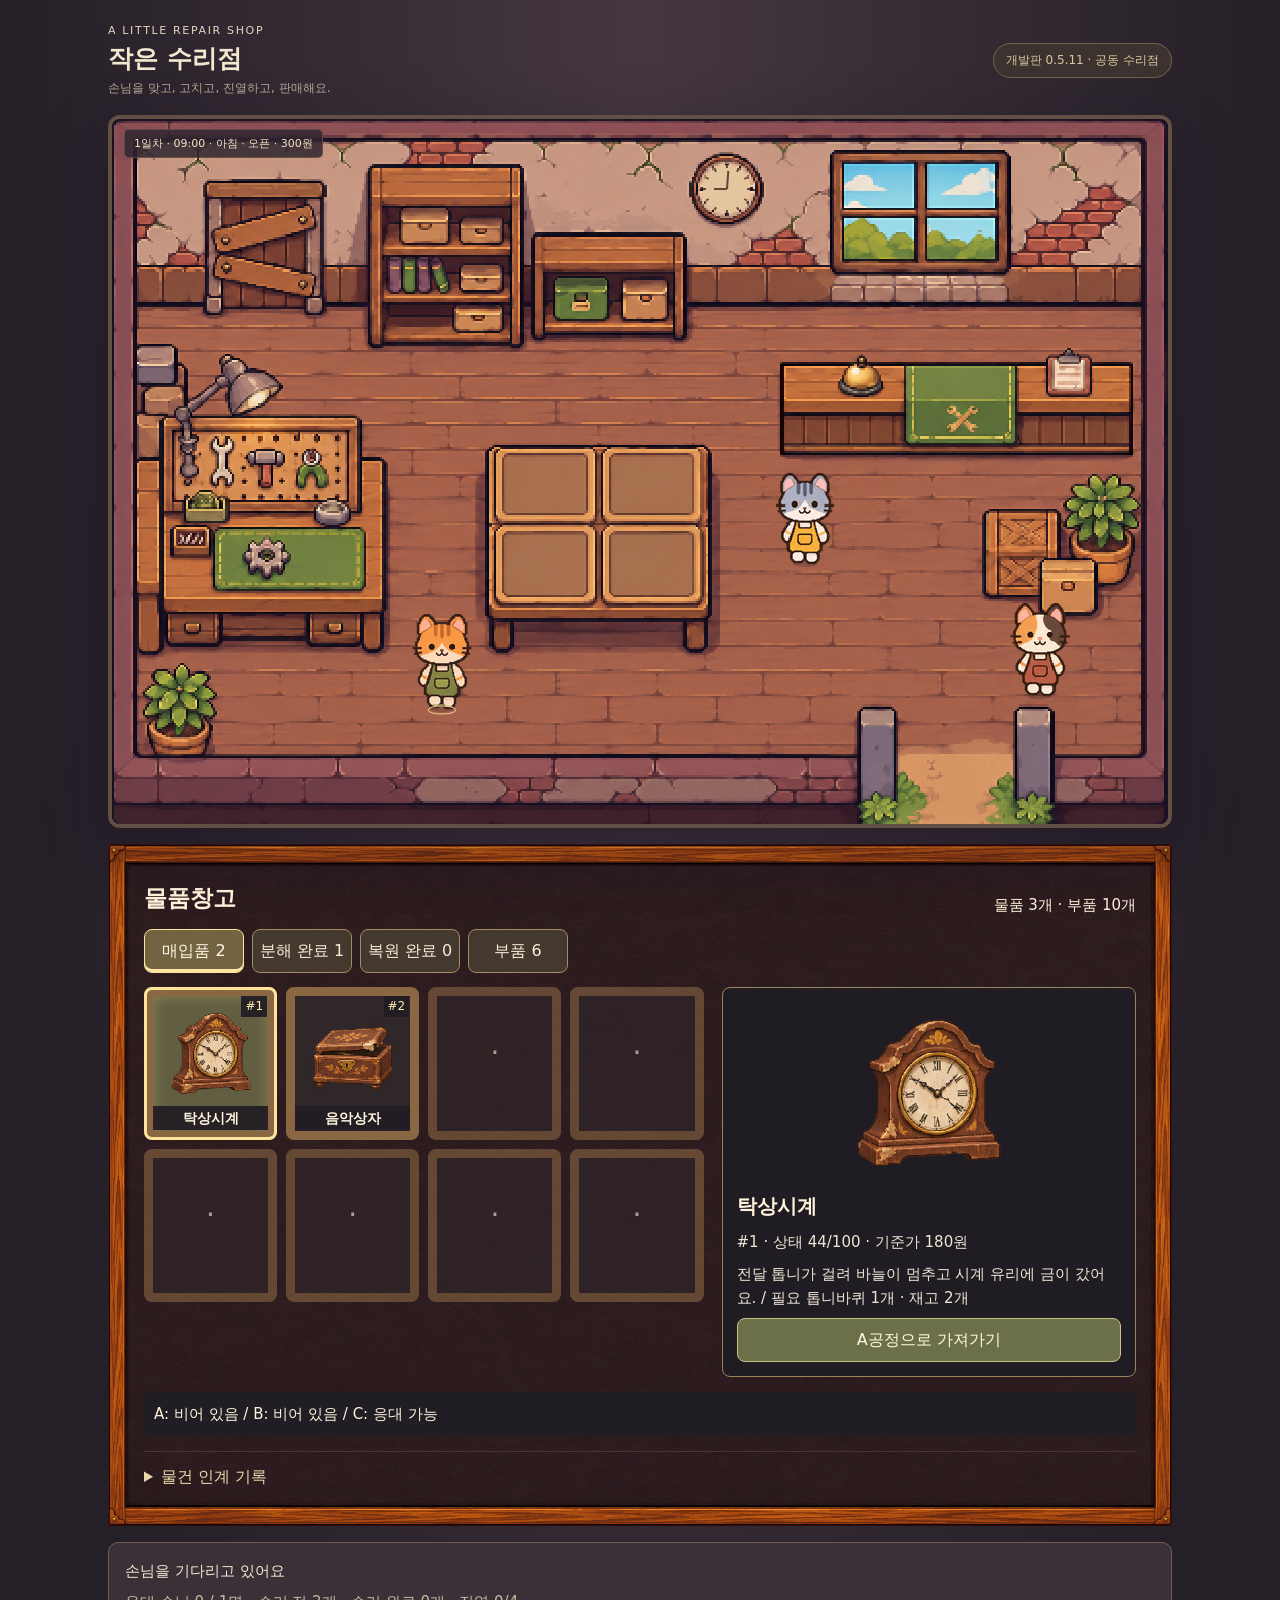
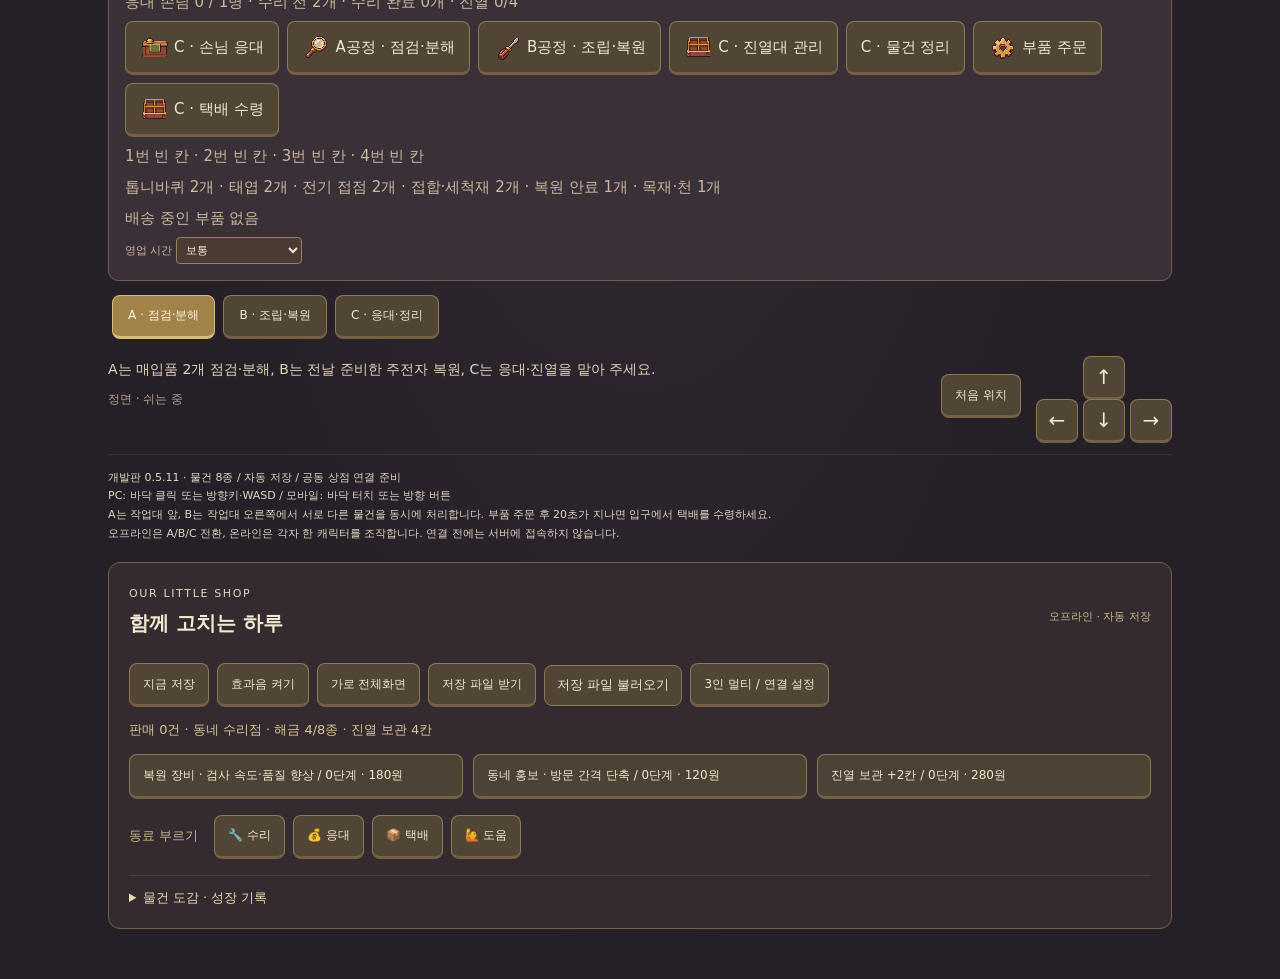
==== commit a4241110: "Add files via upload" ====
--- a/index.html
+++ b/index.html
@@ -1,4 +1,4 @@
-<!doctype html><html lang="ko"><head><meta charset="utf-8"><meta name="viewport" content="width=device-width, initial-scale=1, viewport-fit=cover"><meta name="theme-color" content="#302631"><title>작은 수리점 · 개발판 0.5.8</title><style>
+<!doctype html><html lang="ko"><head><meta charset="utf-8"><meta name="viewport" content="width=device-width, initial-scale=1, viewport-fit=cover"><meta name="theme-color" content="#302631"><title>작은 수리점 · 개발판 0.5.11</title><style>
 :root{color-scheme:dark;font-family:system-ui,-apple-system,'Malgun Gothic',sans-serif;background:#251f28;color:#f2e8d0}*{box-sizing:border-box}body{margin:0;background:radial-gradient(ellipse at top,#453741,#251f28 70%);min-height:100dvh}main{max-width:1100px;margin:auto;padding:24px 18px 32px}header{display:flex;justify-content:space-between;align-items:center;gap:16px;margin:0 0 18px}.eyebrow{font-size:11px;letter-spacing:.15em;color:#b6a18f}h1{font-size:25px;margin:5px 0;font-weight:750}header p{margin:0;font-size:12px;color:#baa995}.badge{font-size:12px;color:#d9c79d;border:1px solid #76634b;background:#3c3331;padding:8px 12px;border-radius:24px;white-space:nowrap}.stage{position:relative;border:4px solid #625044;border-radius:12px;overflow:hidden;box-shadow:0 20px 60px #130f1e66;background:#302631;line-height:0}canvas{width:100%;height:auto;display:block;touch-action:manipulation;image-rendering:pixelated;cursor:crosshair}#loading{position:absolute;inset:0;display:grid;place-items:center;background:#302631;color:#eddbb3;font-size:16px;line-height:1.5}#loading[hidden]{display:none}.hud{position:absolute;top:10px;left:12px;border:1px solid #9a815b66;background:#302631d9;color:#f4e5c4;font-size:11px;line-height:1.4;padding:6px 9px;border-radius:5px;pointer-events:none}.below{display:flex;justify-content:space-between;align-items:flex-start;gap:24px;margin:17px 0}.info{padding-top:5px}#status{margin:0 0 9px;font-size:14px;color:#e1d2b6}#direction{font-size:12px;color:#b7a18e}.actions{display:flex;align-items:center;gap:15px}button{font:inherit;background:#514636;border:1px solid #8f7854;border-bottom:3px solid #756045;color:#f4e8cc;border-radius:8px;cursor:pointer;touch-action:none;-webkit-tap-highlight-color:transparent;user-select:none}button:focus-visible{outline:3px solid #e3c776;outline-offset:3px}button:hover{background:#65543c}button:active,button.pressed{background:#a4864e;transform:translateY(1px);border-bottom-width:1px}.reset{padding:11px 13px;font-size:12px}.pad{display:grid;grid-template-columns:42px 42px 42px;grid-template-rows:38px 38px;gap:5px}.pad button{font-size:20px;line-height:1}.up{grid-column:2}.left{grid-column:1;grid-row:2}.down{grid-column:2;grid-row:2}.right{grid-column:3;grid-row:2}.characters{display:flex;gap:8px;margin:14px 4px 0}.characters button{padding:9px 15px;font-size:12px}.characters button[aria-pressed=true]{background:#a1834a;color:#fff4d7;border-color:#d7bc7a}.note{border-top:1px solid #ffffff13;padding-top:14px;font-size:11px;color:#9d8b81;line-height:1.7} @media(max-width:600px){main{padding:14px 8px 24px}header{margin:0 4px 12px}h1{font-size:21px}.badge{font-size:10px;padding:6px 9px}.stage{border-width:3px;border-radius:8px}.below{gap:12px;margin:12px 5px}.info{max-width:50%}#status{font-size:12px;line-height:1.7}.actions{gap:8px}.reset{padding:9px;font-size:11px}.pad{grid-template-columns:36px 36px 36px;grid-template-rows:35px 35px}.note{margin:0 5px}}
-.business{margin-top:14px;padding:16px;background:#3a3038;border:1px solid #725b50;border-radius:10px;font-size:13px;line-height:1.7}.business p{margin:7px 0;color:#cbb79e}.business-actions{display:flex;flex-wrap:wrap;gap:8px}.business button{padding:10px 14px}.screw.active{background:#977641;border-color:#f0d593;box-shadow:0 0 0 2px #d6ba76}.business button:disabled{opacity:.35;cursor:default}.business [hidden]{display:none}button{touch-action:manipulation} .pad button{touch-action:none}.time-control{font-size:11px;color:#c5b29a}select{background:#4a3c35;color:#f6e7cf;border:1px solid #9b805b;padding:5px;border-radius:4px} [hidden]{display:none!important}.camera{position:fixed;inset:0;z-index:10;background:#19141cda;display:grid;place-items:center;padding:16px;overflow:auto;line-height:1.6}.camera-shell{position:relative;background:#352b31;border:3px solid #a0815a;border-radius:14px;width:min(840px,100%);max-height:94dvh;overflow:auto;box-shadow:0 20px 80px #0008;padding:56px 22px 18px}.camera button{padding:10px 15px}.camera h2{font-size:22px;margin:6px 0}.camera p{font-size:14px}.close{position:absolute;right:12px;top:10px;font-size:12px;z-index:2}#portrait{position:absolute;height:96%;width:70%;object-fit:contain;object-position:center bottom;bottom:0;left:15%;image-rendering:pixelated;animation:breath 4s ease-in-out infinite;transform-origin:center bottom}.counter-top{position:absolute;bottom:0;left:0;right:0;height:24px;background:#b68552;border-top:6px solid #51392d;box-shadow:0 6px 0 #4a3329}.conversation{padding:18px 6px 0}#modal-notice{border-top:1px solid #9b805b44;padding-top:12px;color:#e6ce9d;min-height:38px}.work-board{position:relative;line-height:0}#work-canvas{width:100%;height:auto;image-rendering:pixelated}.bolt{position:absolute;width:42px;height:42px;border-radius:50%;padding:0!important;border:3px solid #4c433a;background:#a7a491;color:#29252b;font-weight:bold;box-shadow:3px 4px #0004}.bolt.current{outline:3px solid #f1d681;outline-offset:3px}.bolt:disabled{opacity:.15}.bolt:nth-of-type(1){left:25%;top:24%}.bolt:nth-of-type(2){right:25%;top:24%}.bolt:nth-of-type(3){left:47%;bottom:13%}progress{display:block;width:100%;height:12px;margin:14px 0;accent-color:#b7cb8f}.part-cards{display:grid;grid-template-columns:repeat(3,1fr);gap:12px}.part-cards article{padding:18px 10px;text-align:center;background:#4a3b34;border:1px solid #8b7154;border-radius:8px}.part-cards article>span{font-size:38px;color:#d6c397}.part-cards h3{font-size:15px}@keyframes breath{50%{transform:translateY(-3px)}}@media(max-width:600px){.camera{padding:6px}.camera-shell{padding:52px 12px 14px}.counter-scene{height:300px}.part-cards{gap:5px}.part-cards article{padding:12px 4px}.camera button{font-size:12px;padding:10px}.bolt{width:34px;height:34px}.camera h2{font-size:19px}}@media(prefers-reduced-motion:reduce){#portrait{animation:none}}.counter-scene{height:350px;position:relative;overflow:hidden;border:3px solid #71583d;background:#65513f}.scene-background{position:absolute;inset:0;width:100%;height:100%;object-fit:cover;image-rendering:pixelated}.bargain{background:#493a32;border:1px solid #a2845c;border-radius:9px;padding:15px;margin:14px 0}.bargain p{font-size:12px;margin:6px 0;color:#d1bfa0}#deal-price{font-size:20px;color:#f0d392;margin:9px 0}.bargain label{font-size:12px}.offer-controls{display:flex;flex-wrap:wrap;gap:8px;align-items:center;margin:7px 0}.offer-controls input{width:110px;padding:11px 10px;border:2px solid #c3a26b;border-radius:6px;background:#2e2728;color:#fff0d6;font:inherit;font-size:17px}.bargain small{color:#c9b28e}#propose{background:#687451;border-color:#aab77d}#accept{background:#897044;border-color:#dec28a}.camera button:disabled{opacity:.4;cursor:default}@media(max-width:600px){.counter-scene{height:280px}.offer-controls{gap:5px}.offer-controls input{width:86px}.bargain{padding:11px}.offer-controls button{padding:10px 8px}}#counter-view:not([hidden]){display:grid;grid-template-columns:minmax(250px,.95fr) minmax(310px,1.05fr);gap:18px}.camera-shell{width:min(1020px,100%)}#counter-view .counter-scene{height:100%;min-height:430px}#counter-view .conversation{padding:0}#counter-view #portrait{height:85%;width:96%;left:2%}.offer-controls input{width:132px;font-size:21px;background:#fff4d8;color:#302631;border:3px solid #ddbb76}.bargain label{display:block;color:#ffe7ad;font-size:14px;font-weight:700}#counter-view h2{margin:4px 0}.conversation .business-actions{gap:7px}.conversation button{font-size:13px}@media(max-width:700px){#counter-view:not([hidden]){grid-template-columns:1fr;gap:10px}#counter-view .counter-scene{height:170px;min-height:170px}#counter-view #portrait{height:99%}.camera-shell{padding-top:49px}.conversation .bargain{margin:10px 0}.conversation h2{font-size:18px}.conversation p{margin:5px 0;font-size:12px}.offer-controls input{width:108px;padding:8px;font-size:19px}}</style><link rel="stylesheet" href="assets/expansion.css"><link rel="stylesheet" href="assets/mobile.css"><link rel="apple-touch-icon" href="assets/apple-touch-icon.png"><link rel="manifest" href="manifest.webmanifest"><meta name="apple-mobile-web-app-capable" content="yes"><meta name="apple-mobile-web-app-status-bar-style" content="black-translucent"></head><body><script>if(matchMedia("(pointer:coarse)").matches||matchMedia("(max-width:1000px) and (max-height:650px)").matches){document.body.classList.add("game-layout");document.body.dataset.page="map"}</script><nav id="game-nav" aria-label="게임 화면 선택"><strong>작은 수리점</strong><button data-page="map" aria-pressed="true">가게</button><button data-page="warehouse" aria-pressed="false">창고</button><button data-page="operations" aria-pressed="false">운영</button><button data-page="settings" aria-pressed="false">설정</button><button id="screen-toggle">전체화면</button></nav><div id="rotate-hint"><h2>기기를 가로로 돌려 주세요</h2><p>이 게임은 가로 화면에 맞춰져 있어요.<br>회전되지 않으면 기기의 세로 화면 잠금을 확인해 주세요.</p><button id="portrait-continue">세로로 둘러보기</button></div><dialog id="install-guide"><h2>아이폰에서 넓게 플레이하기</h2><p>Safari의 공유 또는 더보기 메뉴에서 <b>홈 화면에 추가</b>를 선택하고, 표시되는 경우 <b>웹 앱으로 열기</b>를 켜 주세요.</p><p>추가한 아이콘으로 다시 실행하고 기기를 가로로 돌려 주세요. 멀티플레이 방 참가도 이 아이콘에서 시작해 주세요. 브라우저·기기에 따라 화면 방향 잠금과 전체화면 전환은 지원되지 않을 수 있어요.</p><button id="install-close">알겠어요</button></dialog><main><header><div><div class="eyebrow">A LITTLE REPAIR SHOP</div><h1>작은 수리점</h1><p>손님을 맞고, 고치고, 진열하고, 판매해요.</p></div><span class="badge">개발판 0.5.8 · 공동 수리점</span></header><div class="stage"><canvas id="game" width="1024" height="684" aria-label="바닥을 눌러 고양이를 이동하는 수리점 지도"></canvas><span class="hud" id="shop-hud">09:00 · 오픈</span><div id="loading" role="status">가게 문을 열고 있어요…</div></div><section class="warehouse" id="warehouse" aria-label="물품창고"><div class="warehouse-heading"><h2>물품창고</h2><span id="warehouse-total"></span></div><div class="warehouse-tabs" role="tablist" aria-label="창고 분류"><button role="tab" data-store="raw" aria-selected="true">매입품</button><button role="tab" data-store="prepared" aria-selected="false">분해 완료</button><button role="tab" data-store="ready" aria-selected="false">복원 완료</button><button role="tab" data-store="parts" aria-selected="false">부품</button></div><div class="inventory-layout"><div id="warehouse-grid" class="inventory-grid" role="group" aria-label="창고 보관칸"></div><div id="warehouse-detail" class="inventory-detail" aria-live="polite"></div></div><p id="warehouse-work" class="warehouse-note"></p><details><summary>물건 인계 기록</summary><div id="flow-history"></div></details></section><section class="business" aria-label="가게 운영"><div id="customer"></div><p id="queue"></p><div class="business-actions"><button id="serve">C · 손님 응대</button><button id="repair">A공정 · 점검·분해</button><button id="repair-b">B공정 · 조립·복원</button><button id="exhibit">C · 진열대 관리</button><button id="organize">C · 물건 정리</button><button id="supply">부품 주문</button><button id="receive">C · 택배 수령</button><button id="nextday" hidden>다음 날 오픈</button></div><p id="inventory"></p><p id="stock"></p><p id="deliveries"></p><label class="time-control">영업 시간 <select id="speed" aria-label="시간 흐름 배속"><option value="1">보통</option><option value="4">4배</option><option value="12">12배 · 시간대 확인</option></select></label></section><div class="characters" role="group" aria-label="조작할 캐릭터"><button data-character="A" aria-pressed="true">A · 점검·분해</button><button data-character="B" aria-pressed="false">B · 조립·복원</button><button data-character="C" aria-pressed="false">C · 응대·정리</button></div><div class="below"><div class="info"><p id="status" role="status">이미지를 준비하고 있어요.</p><span id="direction">정면 · 쉬는 중</span></div><div class="actions"><button id="reset" class="reset" type="button">처음 위치</button><div class="pad" aria-label="이동 방향"><button class="up" data-move="back" aria-label="위로 이동" type="button">↑</button><button class="left" data-move="left" aria-label="왼쪽으로 이동" type="button">←</button><button class="down" data-move="front" aria-label="아래로 이동" type="button">↓</button><button class="right" data-move="right" aria-label="오른쪽으로 이동" type="button">→</button></div></div></div><footer class="note">개발판 0.5.8 · 물건 8종 / 자동 저장 / 공동 상점 연결 준비<br>PC: 바닥 클릭 또는 방향키·WASD / 모바일: 바닥 터치 또는 방향 버튼<br>A는 작업대 앞, B는 작업대 오른쪽에서 서로 다른 물건을 동시에 처리합니다. 부품 주문 후 20초가 지나면 입구에서 택배를 수령하세요.<br>오프라인은 A/B/C 전환, 온라인은 각자 한 캐릭터를 조작합니다. 연결 전에는 서버에 접속하지 않습니다.</footer><section class="extension-panel" aria-label="공동 수리점"><div class="panel-title"><div><span class="eyebrow">OUR LITTLE SHOP</span><h2>함께 고치는 하루</h2></div><span id="save-status">오프라인 · 자동 저장</span></div><div class="toolbar"><button id="save-now">지금 저장</button><button id="sound-toggle">효과음 켜기</button><button id="fullscreen">가로 전체화면</button><button id="backup-save">저장 파일 받기</button><label class="file-button">저장 파일 불러오기<input id="restore-save" type="file" accept="application/json"></label><button id="network-open">3인 멀티 / 연결 설정</button></div><p id="growth-status"></p><div class="upgrade-grid"><button id="upgrade-tools"></button><button id="upgrade-marketing"></button><button id="upgrade-shop"></button></div><div class="ping-bar" aria-label="동료에게 신호 보내기"><span>동료 부르기</span><button data-ping="🔧" title="수리 부탁해요">🔧 수리</button><button data-ping="💰" title="손님 응대 부탁해요">💰 응대</button><button data-ping="📦" title="택배가 왔어요">📦 택배</button><button data-ping="🙋" title="잠깐 도와주세요">🙋 도움</button></div><details><summary>물건 도감 · 성장 기록</summary><div id="item-catalog" class="catalog-grid"></div><div id="ledger"></div></details></section>
-<div id="network-modal" class="network-modal" hidden role="dialog" aria-modal="true" aria-label="3인 공동 수리점"><div class="network-shell"><button id="network-close" class="close">닫기 ×</button><span class="eyebrow">PLAY TOGETHER</span><h2>우리 셋의 수리점</h2><p>각자 다른 기기에서 같은 방 코드로 참가하세요.<br>세 명이 준비하면 방장이 영업을 시작합니다.</p><p id="network-status" role="status">오프라인 플레이 중 · 연결은 아래 버튼을 누를 때 시작됩니다.</p><details id="connection-details"><summary>기존 서버 연결 설정</summary><label>Project URL<input id="supabase-url" type="url" placeholder="https://프로젝트.supabase.co"></label><label>공개 publishable / anon 키<input id="supabase-key" type="password" autocomplete="off" placeholder="공개 접속 키"></label><p class="small">기존 Supabase 프로젝트를 사용합니다. 비밀키와 service_role 키는 입력하지 마세요.</p><button id="connect-server">서버 연결</button></details><label>내 이름<input id="player-name" maxlength="20" value="고양이"></label><div class="toolbar"><button id="create-room">새 공동 상점 만들기</button><input id="room-code" maxlength="8" placeholder="8자리 방 코드" aria-label="방 코드"><button id="join-room">참가 / 이어하기</button></div><div id="room-members"></div><div class="toolbar"><button id="ready-room">준비하기</button><button id="start-room">방장 · 영업 시작</button></div><p class="small">온라인 상점과 오프라인 저장은 별개입니다. 같은 브라우저에서는 같은 참가자로 이어집니다. 브라우저 데이터를 지우면 익명 참가자 신원을 잃을 수 있습니다.</p></div></div></main><div id="camera" class="camera" hidden role="dialog" aria-modal="true" aria-label="가게 작업 화면"><div class="camera-shell"><button id="modal-close" class="close">가게로 돌아가기 ×</button><section id="counter-view" hidden><div class="trade-object"><div class="trade-item-stage"><div class="trade-speech"><span id="reaction" class="reaction"></span><h2 id="counter-name"></h2><small id="customer-personality"></small><p id="dialogue" role="status"></p></div><img id="counter-bg" class="scene-background" alt="수리점 거래 테이블"><canvas id="item-view" width="1008" height="568" aria-label="거래 물품을 올려놓은 테이블"></canvas><span id="trade-kind"></span></div><div class="trade-item-caption"><strong id="item-condition"></strong><p id="item-fault"></p></div></div><div class="conversation"><img id="portrait" hidden alt=""><dl class="valuation"><div><dt>현재 상태 평가 · 추정</dt><dd id="value-current"></dd></div><div><dt>수리 완료 기준가</dt><dd id="value-restored"></dd></div><div><dt>교체 부품비 · 1회</dt><dd id="value-cost"></dd></div></dl><p id="value-margin"></p><div id="bargain" class="bargain" hidden><strong id="deal-item"></strong><p id="deal-reference"></p><div id="deal-price"></div><label for="offer-price">내 제안 금액</label><div class="offer-controls"><button id="offer-less" aria-label="제안 가격 5원 내리기">−5</button><input id="offer-price" autocomplete="off" type="number" inputmode="numeric" min="1" step="1" aria-describedby="deal-range"><span>원</span><button id="offer-more" aria-label="제안 가격 5원 올리기">+5</button><button id="propose">이 가격 제안</button></div><small id="deal-range"></small></div><select id="trade-sale-select" aria-label="판매할 진열품" hidden></select><div class="business-actions trade-choices"><button id="accept">거래 확정</button><button id="sell0"></button><button id="sell1"></button><button id="sell2"></button><button id="sell3"></button><button id="sell4"></button><button id="sell5"></button><button id="decline">이번에는 거래하지 않기</button></div></div></section><section id="work-picker" hidden><span class="eyebrow">ITEMS &amp; PARTS</span><h2 id="picker-title"></h2><p id="picker-hint"></p><div class="inventory-layout"><div id="picker-items" class="inventory-grid" role="group" aria-label="인수 물품 보관칸"></div><div id="picker-detail" class="inventory-detail" aria-live="polite"></div></div><div class="business-actions"><button id="picker-supply">부품 재고·주문 확인</button></div></section><section id="work-view" hidden><span class="eyebrow">수리 작업대</span><h2 id="work-title"></h2><ol id="work-steps" class="work-steps"><li>분해·세척</li><li>부품 교체</li><li>조립·복원</li><li>최종 검사</li></ol><p id="work-instruction" role="status"></p><p id="work-side-instruction" class="work-side-instruction"></p><div id="work-material-status" class="work-material-status"></div><div class="work-board"><canvas id="work-canvas" width="720" height="420" aria-label="분해하고 부품을 교체하는 작업대"></canvas><button id="screw0" class="bolt">1</button><button id="screw1" class="bolt">2</button><button id="screw2" class="bolt">3</button></div><progress id="work-progress" max="1" value="0" aria-label="전체 수리 진행"></progress><div class="business-actions"><button id="replace">필요 부품 교체</button><button id="test">작동 검사 시작</button><button id="wipe-item">표면 정리</button><button id="rotate-part">방향 돌리기 ↻</button><button id="fit-part">맞춰 끼우기</button><button id="pass-repair">현재 공정 내려놓기</button><button id="cancel-repair">현재 공정 취소 · 대기함 반환</button></div></section><section id="display-view" hidden><span class="eyebrow">C · DISPLAY TABLE</span><h2>중앙 진열 테이블</h2><p id="display-summary"></p><p class="display-help">칸을 선택하고 아래 완료품을 골라 진열하세요. 진열품은 다른 칸으로 옮기거나 보관함으로 회수할 수 있어요.</p><div class="display-table-scene"><canvas id="display-room" width="760" height="612" aria-label="가게 중앙 진열 테이블을 가까이 보는 화면"></canvas><div id="display-slots" class="display-cabinet" aria-label="테이블 위 판매 진열칸"></div></div><div id="display-detail" class="display-detail" aria-live="polite"></div><div class="display-price-pane"><label for="display-price-item">가격을 정할 물품</label><select id="display-price-item"></select><label for="display-price-input">진열 판매가</label><div class="listing-price-row"><input id="display-price-input" aria-label="진열 판매가" type="number" min="1" step="1" required inputmode="numeric"><span>원</span><button id="display-price-save">가격 저장</button></div><p id="display-price-range"></p><p id="display-price-state" role="status"></p><button id="display-price-place">저장한 가격으로 선택 칸에 진열</button></div><details class="display-tools"><summary>진열 정리·이동</summary><div class="business-actions"><button id="display-withdraw">선택 진열품 회수</button><button id="display-move">선택 진열품 위치 옮기기</button><button id="display-auto">설정가로 일괄 진열</button><button id="display-sort">보관함 정리</button></div></details><p id="display-prompt" role="status"></p><h3>수리를 마친 완료품</h3><div id="display-ready" class="queue-gallery"></div><p class="display-help">가격표는 저장한 판매가예요. 기준가와 구분해 표시하며 실제 거래 금액은 카운터 흥정으로 정합니다.</p></section><section id="supply-view" hidden><span class="eyebrow">PARTS CATALOG</span><h2>수리 부품 주문</h2><p>주문하면 영업시간 기준 20초 뒤 입구로 배송됩니다.<br>택배를 직접 수령해야 부품 재고에 들어갑니다.</p><div class="part-cards"><article><span>⚙</span><h3>톱니바퀴</h3><p>3개 · 40원</p><button id="order-gear">주문하기</button></article><article><span>↝</span><h3>태엽</h3><p>3개 · 30원</p><button id="order-spring">주문하기</button></article><article><span>ϟ</span><h3>전기 접점</h3><p>3개 · 50원</p><button id="order-contact">주문하기</button></article><article><span>◈</span><h3>접합·세척재</h3><p>3개 · 30원</p><button id="order-polish">주문하기</button></article><article><span>▨</span><h3>복원 안료</h3><p>3개 · 60원</p><button id="order-paint">주문하기</button></article><article><span>▥</span><h3>목재·천</h3><p>3개 · 50원</p><button id="order-wood">주문하기</button></article></div></section><p id="modal-notice" role="status"></p></div></div><script src="assets/scene-assets.js"></script><script src="src/base-engine.js"></script><script src="src/game.js"></script><script src="src/pipeline.js"></script><script src="src/transport.js"></script><script src="config.js"></script><script src="src/parts.js"></script><script src="src/workshop.js"></script><script src="src/item-art.js"></script><script src="src/world-items.js"></script><script src="src/lighting.js"></script><script src="src/shop-ui.js"></script><script src="src/mobile.js"></script></body></html>
+.business{margin-top:14px;padding:16px;background:#3a3038;border:1px solid #725b50;border-radius:10px;font-size:13px;line-height:1.7}.business p{margin:7px 0;color:#cbb79e}.business-actions{display:flex;flex-wrap:wrap;gap:8px}.business button{padding:10px 14px}.screw.active{background:#977641;border-color:#f0d593;box-shadow:0 0 0 2px #d6ba76}.business button:disabled{opacity:.35;cursor:default}.business [hidden]{display:none}button{touch-action:manipulation} .pad button{touch-action:none}.time-control{font-size:11px;color:#c5b29a}select{background:#4a3c35;color:#f6e7cf;border:1px solid #9b805b;padding:5px;border-radius:4px} [hidden]{display:none!important}.camera{position:fixed;inset:0;z-index:10;background:#19141cda;display:grid;place-items:center;padding:16px;overflow:auto;line-height:1.6}.camera-shell{position:relative;background:#352b31;border:3px solid #a0815a;border-radius:14px;width:min(840px,100%);max-height:94dvh;overflow:auto;box-shadow:0 20px 80px #0008;padding:56px 22px 18px}.camera button{padding:10px 15px}.camera h2{font-size:22px;margin:6px 0}.camera p{font-size:14px}.close{position:absolute;right:12px;top:10px;font-size:12px;z-index:2}#portrait{position:absolute;height:96%;width:70%;object-fit:contain;object-position:center bottom;bottom:0;left:15%;image-rendering:pixelated;animation:breath 4s ease-in-out infinite;transform-origin:center bottom}.counter-top{position:absolute;bottom:0;left:0;right:0;height:24px;background:#b68552;border-top:6px solid #51392d;box-shadow:0 6px 0 #4a3329}.conversation{padding:18px 6px 0}#modal-notice{border-top:1px solid #9b805b44;padding-top:12px;color:#e6ce9d;min-height:38px}.work-board{position:relative;line-height:0}#work-canvas{width:100%;height:auto;image-rendering:pixelated}.bolt{position:absolute;width:42px;height:42px;border-radius:50%;padding:0!important;border:3px solid #4c433a;background:#a7a491;color:#29252b;font-weight:bold;box-shadow:3px 4px #0004}.bolt.current{outline:3px solid #f1d681;outline-offset:3px}.bolt:disabled{opacity:.15}.bolt:nth-of-type(1){left:25%;top:24%}.bolt:nth-of-type(2){right:25%;top:24%}.bolt:nth-of-type(3){left:47%;bottom:13%}progress{display:block;width:100%;height:12px;margin:14px 0;accent-color:#b7cb8f}.part-cards{display:grid;grid-template-columns:repeat(3,1fr);gap:12px}.part-cards article{padding:18px 10px;text-align:center;background:#4a3b34;border:1px solid #8b7154;border-radius:8px}.part-cards article>span{font-size:38px;color:#d6c397}.part-cards h3{font-size:15px}@keyframes breath{50%{transform:translateY(-3px)}}@media(max-width:600px){.camera{padding:6px}.camera-shell{padding:52px 12px 14px}.counter-scene{height:300px}.part-cards{gap:5px}.part-cards article{padding:12px 4px}.camera button{font-size:12px;padding:10px}.bolt{width:34px;height:34px}.camera h2{font-size:19px}}@media(prefers-reduced-motion:reduce){#portrait{animation:none}}.counter-scene{height:350px;position:relative;overflow:hidden;border:3px solid #71583d;background:#65513f}.scene-background{position:absolute;inset:0;width:100%;height:100%;object-fit:cover;image-rendering:pixelated}.bargain{background:#493a32;border:1px solid #a2845c;border-radius:9px;padding:15px;margin:14px 0}.bargain p{font-size:12px;margin:6px 0;color:#d1bfa0}#deal-price{font-size:20px;color:#f0d392;margin:9px 0}.bargain label{font-size:12px}.offer-controls{display:flex;flex-wrap:wrap;gap:8px;align-items:center;margin:7px 0}.offer-controls input{width:110px;padding:11px 10px;border:2px solid #c3a26b;border-radius:6px;background:#2e2728;color:#fff0d6;font:inherit;font-size:17px}.bargain small{color:#c9b28e}#propose{background:#687451;border-color:#aab77d}#accept{background:#897044;border-color:#dec28a}.camera button:disabled{opacity:.4;cursor:default}@media(max-width:600px){.counter-scene{height:280px}.offer-controls{gap:5px}.offer-controls input{width:86px}.bargain{padding:11px}.offer-controls button{padding:10px 8px}}#counter-view:not([hidden]){display:grid;grid-template-columns:minmax(250px,.95fr) minmax(310px,1.05fr);gap:18px}.camera-shell{width:min(1020px,100%)}#counter-view .counter-scene{height:100%;min-height:430px}#counter-view .conversation{padding:0}#counter-view #portrait{height:85%;width:96%;left:2%}.offer-controls input{width:132px;font-size:21px;background:#fff4d8;color:#302631;border:3px solid #ddbb76}.bargain label{display:block;color:#ffe7ad;font-size:14px;font-weight:700}#counter-view h2{margin:4px 0}.conversation .business-actions{gap:7px}.conversation button{font-size:13px}@media(max-width:700px){#counter-view:not([hidden]){grid-template-columns:1fr;gap:10px}#counter-view .counter-scene{height:170px;min-height:170px}#counter-view #portrait{height:99%}.camera-shell{padding-top:49px}.conversation .bargain{margin:10px 0}.conversation h2{font-size:18px}.conversation p{margin:5px 0;font-size:12px}.offer-controls input{width:108px;padding:8px;font-size:19px}}</style><link rel="stylesheet" href="assets/expansion.css"><link rel="stylesheet" href="assets/mobile.css"><link rel="apple-touch-icon" href="assets/apple-touch-icon.png"><link rel="manifest" href="manifest.webmanifest"><meta name="apple-mobile-web-app-capable" content="yes"><meta name="apple-mobile-web-app-status-bar-style" content="black-translucent"><link rel="stylesheet" href="assets/touch-ui.css"></head><body><script>if(matchMedia("(pointer:coarse)").matches||matchMedia("(max-width:1000px) and (max-height:650px)").matches){document.body.classList.add("game-layout");document.body.dataset.page="map"}</script><nav id="game-nav" aria-label="게임 화면 선택"><strong>작은 수리점</strong><button data-page="map" aria-pressed="true">가게</button><button data-page="warehouse" aria-pressed="false">창고</button><button data-page="operations" aria-pressed="false">운영</button><button data-page="settings" aria-pressed="false">설정</button><button id="screen-toggle">전체화면</button></nav><div id="rotate-hint"><h2>기기를 가로로 돌려 주세요</h2><p>이 게임은 가로 화면에 맞춰져 있어요.<br>회전되지 않으면 기기의 세로 화면 잠금을 확인해 주세요.</p><button id="portrait-continue">세로로 둘러보기</button></div><dialog id="install-guide"><h2>아이폰에서 넓게 플레이하기</h2><p>Safari의 공유 또는 더보기 메뉴에서 <b>홈 화면에 추가</b>를 선택하고, 표시되는 경우 <b>웹 앱으로 열기</b>를 켜 주세요.</p><p>추가한 아이콘으로 다시 실행하고 기기를 가로로 돌려 주세요. 멀티플레이 방 참가도 이 아이콘에서 시작해 주세요. 브라우저·기기에 따라 화면 방향 잠금과 전체화면 전환은 지원되지 않을 수 있어요.</p><button id="install-close">알겠어요</button></dialog><main><header><div><div class="eyebrow">A LITTLE REPAIR SHOP</div><h1>작은 수리점</h1><p>손님을 맞고, 고치고, 진열하고, 판매해요.</p></div><span class="badge">개발판 0.5.11 · 공동 수리점</span></header><div class="stage"><canvas id="game" width="1024" height="684" aria-label="바닥을 눌러 고양이를 이동하는 수리점 지도"></canvas><span class="hud" id="shop-hud">09:00 · 오픈</span><div id="loading" role="status">가게 문을 열고 있어요…</div></div><section class="warehouse" id="warehouse" aria-label="물품창고"><div class="warehouse-heading"><h2>물품창고</h2><span id="warehouse-total"></span></div><div class="warehouse-tabs" role="tablist" aria-label="창고 분류"><button role="tab" data-store="raw" aria-selected="true">매입품</button><button role="tab" data-store="prepared" aria-selected="false">분해 완료</button><button role="tab" data-store="ready" aria-selected="false">복원 완료</button><button role="tab" data-store="parts" aria-selected="false">부품</button></div><div class="inventory-layout"><div id="warehouse-grid" class="inventory-grid" role="group" aria-label="창고 보관칸"></div><div id="warehouse-detail" class="inventory-detail" aria-live="polite"></div></div><p id="warehouse-work" class="warehouse-note"></p><details><summary>물건 인계 기록</summary><div id="flow-history"></div></details></section><section class="business" aria-label="가게 운영"><div id="customer"></div><p id="queue"></p><div class="business-actions"><button id="serve">C · 손님 응대</button><button id="repair">A공정 · 점검·분해</button><button id="repair-b">B공정 · 조립·복원</button><button id="exhibit">C · 진열대 관리</button><button id="organize">C · 물건 정리</button><button id="supply">부품 주문</button><button id="receive">C · 택배 수령</button><button id="nextday" hidden>다음 날 오픈</button></div><p id="inventory"></p><p id="stock"></p><p id="deliveries"></p><label class="time-control">영업 시간 <select id="speed" aria-label="시간 흐름 배속"><option value="1">보통</option><option value="4">4배</option><option value="12">12배 · 시간대 확인</option></select></label></section><div class="characters" role="group" aria-label="조작할 캐릭터"><button data-character="A" aria-pressed="true">A · 점검·분해</button><button data-character="B" aria-pressed="false">B · 조립·복원</button><button data-character="C" aria-pressed="false">C · 응대·정리</button></div><div class="below"><div class="info"><p id="status" role="status">이미지를 준비하고 있어요.</p><span id="direction">정면 · 쉬는 중</span></div><div class="actions"><button id="reset" class="reset" type="button">처음 위치</button><div class="pad" aria-label="이동 방향"><button class="up" data-move="back" aria-label="위로 이동" type="button">↑</button><button class="left" data-move="left" aria-label="왼쪽으로 이동" type="button">←</button><button class="down" data-move="front" aria-label="아래로 이동" type="button">↓</button><button class="right" data-move="right" aria-label="오른쪽으로 이동" type="button">→</button></div></div></div><footer class="note">개발판 0.5.11 · 물건 8종 / 자동 저장 / 공동 상점 연결 준비<br>PC: 바닥 클릭 또는 방향키·WASD / 모바일: 바닥 터치 또는 방향 버튼<br>A는 작업대 앞, B는 작업대 오른쪽에서 서로 다른 물건을 동시에 처리합니다. 부품 주문 후 20초가 지나면 입구에서 택배를 수령하세요.<br>오프라인은 A/B/C 전환, 온라인은 각자 한 캐릭터를 조작합니다. 연결 전에는 서버에 접속하지 않습니다.</footer><section class="extension-panel" aria-label="공동 수리점"><div class="panel-title"><div><span class="eyebrow">OUR LITTLE SHOP</span><h2>함께 고치는 하루</h2></div><span id="save-status">오프라인 · 자동 저장</span></div><div class="toolbar"><button id="save-now">지금 저장</button><button id="sound-toggle">효과음 켜기</button><button id="fullscreen">가로 전체화면</button><button id="backup-save">저장 파일 받기</button><label class="file-button">저장 파일 불러오기<input id="restore-save" type="file" accept="application/json"></label><button id="network-open">3인 멀티 / 연결 설정</button></div><p id="growth-status"></p><div class="upgrade-grid"><button id="upgrade-tools"></button><button id="upgrade-marketing"></button><button id="upgrade-shop"></button></div><div class="ping-bar" aria-label="동료에게 신호 보내기"><span>동료 부르기</span><button data-ping="🔧" title="수리 부탁해요">🔧 수리</button><button data-ping="💰" title="손님 응대 부탁해요">💰 응대</button><button data-ping="📦" title="택배가 왔어요">📦 택배</button><button data-ping="🙋" title="잠깐 도와주세요">🙋 도움</button></div><details><summary>물건 도감 · 성장 기록</summary><div id="item-catalog" class="catalog-grid"></div><div id="ledger"></div></details></section>
+<div id="network-modal" class="network-modal" hidden role="dialog" aria-modal="true" aria-label="3인 공동 수리점"><div class="network-shell"><button id="network-close" class="close">닫기 ×</button><span class="eyebrow">PLAY TOGETHER</span><h2>우리 셋의 수리점</h2><p>각자 다른 기기에서 같은 방 코드로 참가하세요.<br>세 명이 준비하면 방장이 영업을 시작합니다.</p><p id="network-status" role="status">오프라인 플레이 중 · 연결은 아래 버튼을 누를 때 시작됩니다.</p><details id="connection-details"><summary>기존 서버 연결 설정</summary><label>Project URL<input id="supabase-url" type="url" placeholder="https://프로젝트.supabase.co"></label><label>공개 publishable / anon 키<input id="supabase-key" type="password" autocomplete="off" placeholder="공개 접속 키"></label><p class="small">기존 Supabase 프로젝트를 사용합니다. 비밀키와 service_role 키는 입력하지 마세요.</p><button id="connect-server">서버 연결</button></details><label>내 이름<input id="player-name" maxlength="20" value="고양이"></label><div class="toolbar"><button id="create-room">새 공동 상점 만들기</button><input id="room-code" maxlength="8" placeholder="8자리 방 코드" aria-label="방 코드"><button id="join-room">참가 / 이어하기</button></div><div id="room-members"></div><div class="toolbar"><button id="ready-room">준비하기</button><button id="start-room">방장 · 영업 시작</button></div><p class="small">온라인 상점과 오프라인 저장은 별개입니다. 같은 브라우저에서는 같은 참가자로 이어집니다. 브라우저 데이터를 지우면 익명 참가자 신원을 잃을 수 있습니다.</p></div></div></main><div id="camera" class="camera" hidden role="dialog" aria-modal="true" aria-label="가게 작업 화면"><div class="camera-shell"><nav class="touch-camera-tabs" aria-label="작업 화면 메뉴"><div data-tabs="counter"><button data-touch-tab="offer" aria-pressed="true"><i class="art-icon icon-tag"></i>가격 제안</button><button data-touch-tab="facts"><i class="art-icon icon-glass"></i>물품 가치</button></div><div data-tabs="work"><button data-touch-tab="work" aria-pressed="true"><i class="art-icon icon-driver"></i>수리</button><button data-touch-tab="help"><i class="art-icon icon-glass"></i>작업 안내</button><button data-touch-tab="materials"><i class="art-icon icon-crate"></i>재료·인계</button></div><div data-tabs="display"><button data-touch-tab="price" aria-pressed="true"><i class="art-icon icon-tag"></i>가격·진열</button><button data-touch-tab="organize"><i class="art-icon icon-crate"></i>옮기기·회수</button></div><div data-tabs="picker"><strong>수리할 물품 선택</strong></div><div data-tabs="supply"><strong>부품 주문</strong></div></nav><button id="modal-close" class="close">가게로 돌아가기 ×</button><section id="counter-view" hidden><div class="trade-object"><div class="trade-item-stage"><div class="trade-speech"><span id="reaction" class="reaction"></span><h2 id="counter-name"></h2><small id="customer-personality"></small><p id="dialogue" role="status"></p></div><img id="counter-bg" class="scene-background" alt="수리점 거래 테이블"><canvas id="item-view" width="1008" height="568" aria-label="거래 물품을 올려놓은 테이블"></canvas><span id="trade-kind"></span></div><div class="trade-item-caption"><strong id="item-condition"></strong><p id="item-fault"></p></div></div><div class="conversation"><img id="portrait" hidden alt=""><div class="trade-facts"><dl class="valuation"><div><dt>현재 상태 평가 · 추정</dt><dd id="value-current"></dd></div><div><dt>수리 완료 기준가</dt><dd id="value-restored"></dd></div><div><dt>교체 부품비 · 1회</dt><dd id="value-cost"></dd></div></dl><p id="value-margin"></p></div><div class="trade-offer"><div id="bargain" class="bargain" hidden><strong id="deal-item"></strong><p id="deal-reference"></p><div id="deal-price"></div><label for="offer-price">내 제안 금액</label><div class="offer-controls"><button id="offer-less" aria-label="제안 가격 5원 내리기">−5</button><input id="offer-price" autocomplete="off" type="number" inputmode="numeric" min="1" step="1" aria-describedby="deal-range"><span>원</span><button id="offer-more" aria-label="제안 가격 5원 올리기">+5</button><button id="propose">이 가격 제안</button></div><small id="deal-range"></small></div><select id="trade-sale-select" aria-label="판매할 진열품" hidden></select></div><div class="business-actions trade-choices"><button id="accept">거래 확정</button><button id="sell0"></button><button id="sell1"></button><button id="sell2"></button><button id="sell3"></button><button id="sell4"></button><button id="sell5"></button><button id="decline">이번에는 거래하지 않기</button></div></div></section><section id="work-picker" hidden><span class="eyebrow">ITEMS &amp; PARTS</span><h2 id="picker-title"></h2><p id="picker-hint"></p><div class="inventory-layout"><div id="picker-items" class="inventory-grid" role="group" aria-label="인수 물품 보관칸"></div><div id="picker-detail" class="inventory-detail" aria-live="polite"></div></div><div class="business-actions"><button id="picker-supply">부품 재고·주문 확인</button></div></section><section id="work-view" hidden><span class="eyebrow">수리 작업대</span><h2 id="work-title"></h2><ol id="work-steps" class="work-steps"><li>분해·세척</li><li>부품 교체</li><li>조립·복원</li><li>최종 검사</li></ol><div class="work-help"><p id="work-instruction" role="status"></p><p id="work-side-instruction" class="work-side-instruction"></p><div id="work-material-status" class="work-material-status"></div></div><div class="work-board"><canvas id="work-canvas" width="720" height="420" aria-label="분해하고 부품을 교체하는 작업대"></canvas><button id="screw0" class="bolt">1</button><button id="screw1" class="bolt">2</button><button id="screw2" class="bolt">3</button></div><progress id="work-progress" max="1" value="0" aria-label="전체 수리 진행"></progress><div class="business-actions work-actions"><button id="replace">필요 부품 교체</button><button id="test">작동 검사 시작</button><button id="wipe-item">표면 정리</button><button id="rotate-part">방향 돌리기 ↻</button><button id="fit-part">맞춰 끼우기</button><button id="pass-repair">현재 공정 내려놓기</button><button id="cancel-repair">현재 공정 취소 · 대기함 반환</button></div></section><section id="display-view" hidden><span class="eyebrow">C · DISPLAY TABLE</span><h2>중앙 진열 테이블</h2><p id="display-summary"></p><p class="display-help">칸을 선택하고 아래 완료품을 골라 진열하세요. 진열품은 다른 칸으로 옮기거나 보관함으로 회수할 수 있어요.</p><div class="display-table-scene"><canvas id="display-room" width="760" height="612" aria-label="가게 중앙 진열 테이블을 가까이 보는 화면"></canvas><div id="display-slots" class="display-cabinet" aria-label="테이블 위 판매 진열칸"></div></div><div id="display-detail" class="display-detail" aria-live="polite"></div><div class="display-price-pane"><label for="display-price-item">가격을 정할 물품</label><select id="display-price-item"></select><label for="display-price-input">진열 판매가</label><div class="listing-price-row"><input id="display-price-input" aria-label="진열 판매가" type="number" min="1" step="1" required inputmode="numeric"><span>원</span><button id="display-price-save">가격 저장</button></div><p id="display-price-range"></p><p id="display-price-state" role="status"></p><button id="display-price-place">저장한 가격으로 선택 칸에 진열</button></div><details class="display-tools"><summary>진열 정리·이동</summary><div class="business-actions"><button id="display-withdraw">선택 진열품 회수</button><button id="display-move">선택 진열품 위치 옮기기</button><button id="display-auto">설정가로 일괄 진열</button><button id="display-sort">보관함 정리</button></div></details><p id="display-prompt" role="status"></p><h3>수리를 마친 완료품</h3><div id="display-ready" class="queue-gallery"></div><p class="display-help">가격표는 저장한 판매가예요. 기준가와 구분해 표시하며 실제 거래 금액은 카운터 흥정으로 정합니다.</p></section><section id="supply-view" hidden><span class="eyebrow">PARTS CATALOG</span><h2>수리 부품 주문</h2><p>주문하면 영업시간 기준 20초 뒤 입구로 배송됩니다.<br>택배를 직접 수령해야 부품 재고에 들어갑니다.</p><div class="part-cards"><article><span>⚙</span><h3>톱니바퀴</h3><p>3개 · 40원</p><button id="order-gear">주문하기</button></article><article><span>↝</span><h3>태엽</h3><p>3개 · 30원</p><button id="order-spring">주문하기</button></article><article><span>ϟ</span><h3>전기 접점</h3><p>3개 · 50원</p><button id="order-contact">주문하기</button></article><article><span>◈</span><h3>접합·세척재</h3><p>3개 · 30원</p><button id="order-polish">주문하기</button></article><article><span>▨</span><h3>복원 안료</h3><p>3개 · 60원</p><button id="order-paint">주문하기</button></article><article><span>▥</span><h3>목재·천</h3><p>3개 · 50원</p><button id="order-wood">주문하기</button></article></div></section><p id="modal-notice" role="status"></p></div></div><script src="assets/scene-assets.js"></script><script src="src/base-engine.js"></script><script src="src/game.js"></script><script src="src/pipeline.js"></script><script src="src/transport.js"></script><script src="config.js"></script><script src="src/parts.js"></script><script src="src/ui-art.js"></script><script src="src/workshop.js"></script><script src="src/item-art.js"></script><script src="src/world-items.js"></script><script src="src/lighting.js"></script><script src="src/shop-ui.js"></script><script src="src/mobile.js"></script><dialog id="price-pad" aria-label="금액 입력"><form method="dialog"><div class="price-pad-head"><strong>금액을 입력하세요</strong><button value="cancel" aria-label="금액 입력 닫기">×</button></div><output id="pad-value">0</output><div id="pad-keys"></div><button id="pad-done" value="apply">이 금액 사용</button></form></dialog><script src="src/touch-ui.js"></script></body></html>
--- a/assets/touch-ui.css
+++ b/assets/touch-ui.css
@@ -0,0 +1,19 @@
+/* Illustrated touch controls; all game text remains live and readable. */
+.art-icon,.art-button:before{display:inline-block;background-image:url('touch-ui-atlas.png');background-size:400% 300%;background-repeat:no-repeat;image-rendering:pixelated;width:34px;height:34px;flex:0 0 34px;vertical-align:middle}
+.art-button{position:relative;display:inline-flex;align-items:center;justify-content:center;gap:4px}.art-button:before{content:'';width:30px;height:30px;flex-basis:30px}
+.icon-driver,[data-art=driver]:before{background-position:0 0}.icon-screw{background-position:33.333% 0}.icon-gear,[data-art=gear]:before{background-position:66.667% 0}.icon-spring{background-position:100% 0}.icon-brush{background-position:0 50%}.icon-cloth{background-position:33.333% 50%}.icon-glass,[data-art=glass]:before{background-position:66.667% 50%}.icon-tag,[data-art=tag]:before{background-position:100% 50%}.icon-check,[data-art=check]:before{background-position:0 100%}.icon-cross,[data-art=cross]:before{background-position:33.333% 100%}.icon-crate,[data-art=crate]:before{background-position:66.667% 100%}.icon-counter,[data-art=counter]:before{background-position:100% 100%}
+.touch-camera-tabs{display:none}.inventory-pages{display:none}#price-pad{width:min(340px,94vw);max-height:94dvh;padding:10px;border:8px solid #a07a4f;border-image:url('ui-frame.png') 96 fill stretch;background:#30272b;color:#fff0cf;border-radius:8px}#price-pad::backdrop{background:#160f19dd}#price-pad form{display:grid;gap:6px}.price-pad-head{display:flex;align-items:center;justify-content:space-between;font-size:15px}.price-pad-head button{min-width:44px;min-height:36px}#pad-value{font-size:26px;background:#fff1d1;color:#32262d;text-align:right;padding:8px;border:2px solid #b9945d;border-radius:4px}#pad-keys{display:grid;grid-template-columns:repeat(3,1fr);gap:5px}#pad-keys button{min-height:38px;background:#514132;color:#fff1ce;border:1px solid #a78b5b;border-radius:4px;font-size:19px}#pad-done{background:#687344;color:#fff1cc;min-height:40px;border:1px solid #d8c690}
+/* Short landscape viewport: fixed canvas, tabbed panes, no vertical scrolling. */
+.game-layout{--touch-top:44px;--touch-bottom:52px;overflow:hidden!important;height:100dvh;overscroll-behavior:none}.game-layout *{box-sizing:border-box}.game-layout main{height:100dvh;overflow:hidden}.game-layout #game-nav{height:var(--touch-top);padding:2px max(6px,env(safe-area-inset-right)) 2px max(6px,env(safe-area-inset-left));gap:5px}.game-layout #game-nav button{font-size:13px;min-height:38px;padding:4px 10px}.game-layout #game-nav strong{font-size:13px}.game-layout[data-page=map] .stage{height:calc(100dvh - var(--touch-top) - var(--touch-bottom));position:relative}.game-layout[data-page=map] .characters{top:50px;width:92px}.game-layout[data-page=map] .characters button{min-height:40px;font-size:11px;padding:5px 3px}.game-layout .stage .hud{top:49px;font-size:11px;padding:5px;max-width:160px}.game-layout[data-page=map] .business{height:var(--touch-bottom);min-height:0;padding:3px 8px}.game-layout[data-page=map] .business>.business-actions button{font-size:12px;min-height:44px;padding:3px 8px}.game-layout .art-button:before{width:27px;height:27px;flex-basis:27px}
+.game-layout .camera{overflow:hidden;padding:0}.game-layout .camera-shell{height:100dvh!important;max-height:100dvh!important;overflow:hidden!important;padding:48px max(8px,env(safe-area-inset-right)) max(5px,env(safe-area-inset-bottom)) max(8px,env(safe-area-inset-left));background:#30272b}.game-layout .camera-shell>.close{top:3px;right:max(7px,env(safe-area-inset-right));min-height:40px;height:40px;padding:4px 10px;font-size:12px}.game-layout .touch-camera-tabs{display:block;position:absolute;top:3px;left:max(7px,env(safe-area-inset-left));right:115px;height:40px}.touch-camera-tabs [data-tabs]{display:none;height:40px;gap:5px;align-items:center}.camera[data-mode=counter] [data-tabs=counter],.camera[data-mode=work] [data-tabs=work],.camera[data-mode=display] [data-tabs=display],.camera[data-mode=picker] [data-tabs=picker],.camera[data-mode=supply] [data-tabs=supply]{display:flex}.touch-camera-tabs button{height:40px;min-height:40px;padding:2px 9px;font-size:13px;display:flex;align-items:center;gap:2px;border:1px solid #ad8b56;border-radius:5px;background:#40342e;color:#f9eccb}.touch-camera-tabs button[aria-pressed=true]{background:#716344;border-color:#f2d495;color:#fff3ca}.touch-camera-tabs .art-icon{width:31px;height:31px;flex-basis:31px}.game-layout #modal-notice{display:none!important}
+.game-layout #counter-view:not([hidden]){display:grid!important;grid-template-columns:minmax(0,1.7fr) minmax(275px,1fr)!important;gap:8px;height:100%;min-height:0;overflow:hidden}.game-layout .trade-object{display:grid;grid-template-rows:minmax(0,1fr) auto;min-height:0;gap:4px}.game-layout .trade-item-stage{width:100%;height:100%;max-height:100%;margin:0;min-height:0;border-width:5px;overflow:hidden;background:#201b23}.game-layout #item-view{width:100%;height:100%!important;object-fit:contain!important;aspect-ratio:auto}.game-layout .trade-speech{top:5px;left:5px;width:34%;padding:5px}.game-layout .trade-speech h2{font-size:14px}.game-layout .trade-speech small{display:none!important}.game-layout .trade-speech #dialogue{font-size:13px;line-height:1.4}.game-layout .trade-speech .reaction{font-size:10px}.game-layout .trade-item-caption{padding:0}.game-layout .trade-item-caption strong{font-size:14px}.game-layout .trade-item-caption p{font-size:12px;margin:2px 0;line-height:1.3;white-space:normal;max-height:2.6em;overflow:hidden}.game-layout .conversation{display:grid;grid-template-rows:minmax(0,1fr) auto;gap:5px;padding:0;min-width:0;min-height:0;overflow:hidden}.game-layout .trade-facts,.game-layout .trade-offer{display:none;min-height:0;overflow:hidden}.game-layout .camera[data-touch-pane=offer] .trade-offer{display:flex;flex-direction:column;justify-content:center;gap:3px}.game-layout .camera[data-touch-pane=facts] .trade-facts{display:block;align-self:center;padding:8px;background:#241f26;border:1px solid #a58a60;border-radius:7px}.game-layout .trade-facts .valuation{display:grid;grid-template-columns:1fr;gap:5px}.game-layout .trade-facts .valuation>div{display:flex;align-items:center;justify-content:space-between;padding:7px}.game-layout .trade-facts .valuation dt{font-size:13px}.game-layout .trade-facts .valuation dd{font-size:21px}.game-layout #value-margin{font-size:12px;line-height:1.5}.game-layout #counter-view .bargain{padding:7px;margin:0;border:1px solid #ac8b59}.game-layout #deal-price{font-size:19px;margin:0 0 3px}.game-layout #deal-item,.game-layout #deal-reference{display:none}.game-layout #bargain label{font-size:12px}.game-layout #counter-view .offer-controls{grid-template-columns:40px minmax(65px,1fr) auto 40px;gap:4px!important}.game-layout #counter-view .offer-controls input{height:44px;font-size:23px!important;padding:5px!important}.game-layout #propose{height:40px;min-height:40px;font-size:14px!important;padding:3px!important}.game-layout #deal-range{display:block;font-size:11px;line-height:1.35;margin-top:4px}.game-layout #trade-sale-select{font-size:12px;min-height:35px;height:35px;padding:3px;margin:0}.game-layout .trade-choices{display:grid!important;grid-template-columns:1fr 1fr!important;gap:5px;margin:0!important;align-self:end}.game-layout .trade-choices button{font-size:12px!important;min-height:44px;height:44px;padding:3px!important;line-height:1.2}.game-layout .trade-choices button:before{width:23px;height:23px;flex-basis:23px}.game-layout .trade-choices [id^=sell]{display:none!important}
+.game-layout #work-view:not([hidden]){display:grid!important;height:100%;grid-template-columns:1fr;grid-template-rows:20px 30px minmax(0,1fr);gap:4px;overflow:hidden}.game-layout #work-title{grid-column:1;grid-row:1;font-size:15px!important;margin:0;line-height:20px}.game-layout #work-steps{grid-column:1;grid-row:2;min-height:0;margin:0;height:30px}.game-layout #work-steps li{font-size:11px;padding:3px;line-height:20px}.game-layout #work-view .work-board{grid-column:1;grid-row:3;max-width:100%;width:auto;height:100%;aspect-ratio:12/7;align-self:center;justify-self:center;margin:0!important;overflow:hidden}.game-layout #work-canvas{height:100%;width:auto;max-width:100%;object-fit:contain}.game-layout #work-view .work-help,.game-layout #work-view .work-actions{display:none!important}.game-layout .camera[data-touch-pane=help] #work-view .work-board,.game-layout .camera[data-touch-pane=materials] #work-view .work-board{display:none}.game-layout .camera[data-touch-pane=help] #work-view .work-help{display:grid!important;grid-row:3;grid-template-columns:1fr 1fr;gap:8px;align-content:center}.game-layout .work-help>*{font-size:15px!important;line-height:1.6;padding:10px!important;margin:0!important}.game-layout .camera[data-touch-pane=materials] #work-view .work-actions{display:grid!important;grid-column:1;grid-row:3;grid-template-columns:repeat(3,minmax(0,1fr));align-content:center;gap:8px}.game-layout #work-view .work-actions button{min-height:48px;font-size:14px}.game-layout #work-progress{display:none}.game-layout .workshop-hotspot{min-height:38px;min-width:38px}
+.game-layout #display-view:not([hidden]){height:100%;grid-template-columns:minmax(0,1fr) minmax(275px,.85fr);grid-template-rows:22px 22px minmax(0,1fr);gap:4px 9px;overflow:hidden}.game-layout #display-view>h2{grid-row:1;grid-column:1/3;line-height:22px}.game-layout #display-summary{grid-row:2;grid-column:1/3;font-size:12px}.game-layout #display-view>.display-table-scene{grid-column:1;grid-row:3;width:auto;height:100%;max-width:100%;aspect-ratio:180/145;justify-self:center;margin:0}.game-layout #display-room{width:100%;height:100%}.game-layout #display-detail{display:none}.game-layout .display-price-pane{grid-column:2;grid-row:3;align-self:center;padding:7px;overflow:hidden}.game-layout .display-price-pane label{font-size:12px;margin:2px}.game-layout .display-price-pane select{min-height:36px;height:36px}.game-layout .display-price-pane input{min-height:42px;height:42px}.game-layout .display-price-pane p{font-size:11px;margin:3px 0;line-height:1.3}.game-layout .display-price-pane>button{min-height:40px}.game-layout .display-tools{display:none}.game-layout .camera[data-touch-pane=organize] .display-price-pane{display:none}.game-layout .camera[data-touch-pane=organize] .display-tools{display:block;grid-row:3;grid-column:2;align-self:center;padding:8px;border:1px solid #a58a60;background:#241f26;border-radius:7px}.game-layout .camera[data-touch-pane=organize] .display-tools summary{display:none}.game-layout .display-tools .business-actions{gap:7px}.game-layout .display-tools button{min-height:48px}.game-layout #display-view>.display-help,.game-layout #display-ready,.game-layout #display-view>h3{display:none!important}
+.game-layout #work-picker:not([hidden]){display:grid;grid-template-rows:22px 22px minmax(0,1fr) 40px;height:100%;gap:4px;overflow:hidden}.game-layout #work-picker>.eyebrow{display:none}.game-layout #work-picker h2{font-size:17px;margin:0}.game-layout #picker-hint{font-size:12px;margin:0}.game-layout .inventory-layout{min-height:0;grid-template-columns:minmax(0,1fr) minmax(230px,.8fr);gap:8px;position:relative}.game-layout .inventory-grid{grid-template-columns:repeat(4,minmax(0,1fr));grid-template-rows:repeat(2,minmax(0,1fr));gap:4px;height:100%;padding-bottom:0}.game-layout .inventory-slot{height:100%;max-height:100%;min-height:0;aspect-ratio:auto;border-width:4px!important;padding:2px 2px 20px!important}.game-layout .inventory-slot span{font-size:10px}.game-layout .inventory-detail{overflow:hidden;padding:6px;height:100%;min-height:0}.game-layout .inventory-detail canvas{height:45px}.game-layout .inventory-detail h3{font-size:15px;margin:1px}.game-layout .inventory-detail p{font-size:12px;line-height:1.35;margin:3px}.game-layout .inventory-detail button{font-size:12px;min-height:40px}.game-layout .inventory-pages:not([hidden]){display:flex;align-items:center;justify-content:center;gap:8px;position:absolute;bottom:0;left:0;width:52%;background:#29222a;z-index:3;height:34px}.game-layout .inventory-pages button{min-height:30px;height:30px;font-size:12px;padding:2px 12px}.game-layout .inventory-off-page{display:none!important}.game-layout .inventory-layout:has(.inventory-pages:not([hidden])) .inventory-grid{padding-bottom:36px}.game-layout #supply-view:not([hidden]){height:100%;display:grid;grid-template-rows:24px 30px minmax(0,1fr);gap:4px;overflow:hidden}.game-layout #supply-view>.eyebrow{display:none}.game-layout #supply-view h2{font-size:18px;margin:0}.game-layout #supply-view>p{font-size:12px;margin:0}.game-layout .part-cards{display:grid;grid-template-columns:repeat(6,1fr);gap:6px;min-height:0}.game-layout .part-cards article{padding:7px;display:flex;flex-direction:column;justify-content:center;align-items:center;min-width:0}.game-layout .part-cards article>span{font-size:26px}.game-layout .part-cards h3{font-size:14px}.game-layout .part-cards p{font-size:12px}.game-layout .part-cards button{font-size:12px;min-height:42px;padding:4px 8px}
+.game-layout[data-page=warehouse] #warehouse{height:calc(100dvh - 44px);overflow:hidden;padding:7px 10px;display:grid;grid-template-rows:25px 40px minmax(0,1fr);gap:3px;border-width:4px}.game-layout .warehouse-heading h2{font-size:17px}.game-layout .warehouse-heading span{font-size:12px}.game-layout .warehouse-tabs{margin:0;gap:5px}.game-layout .warehouse-tabs button{min-height:36px;font-size:12px;padding:3px 8px}.game-layout #warehouse-work,.game-layout .warehouse details{display:none}.game-layout[data-page=operations] .business{height:calc(100dvh - 44px);overflow:hidden;font-size:12px;line-height:1.4;padding:8px}.game-layout[data-page=operations] .business-actions{display:grid;grid-template-columns:repeat(4,1fr);gap:5px}.game-layout[data-page=operations] .business-actions button{font-size:12px;min-height:44px;padding:4px}.game-layout[data-page=settings] .extension-panel{height:calc(100dvh - 44px);overflow:hidden;padding:8px;font-size:12px}.game-layout[data-page=settings] .extension-panel .catalog{display:none}.game-layout[data-page=settings] .extension-panel h2{font-size:17px}.game-layout[data-page=settings] .extension-panel p{margin:4px}.game-layout[data-page=settings] .extension-panel button{min-height:38px;font-size:12px;padding:5px 8px}.game-layout .camera button:focus-visible{outline-offset:-3px}
+@media(max-height:360px) and (orientation:landscape){.game-layout .camera-shell{padding-top:45px}.game-layout #work-view:not([hidden]){grid-template-rows:18px 27px minmax(0,1fr)}.game-layout .trade-speech #dialogue{font-size:12px}.game-layout #deal-price{font-size:17px}.game-layout #bargain label{display:none}.game-layout #propose{min-height:36px;height:36px}.game-layout .trade-item-caption p{display:none}#price-pad{padding:5px}#pad-keys button{min-height:32px;height:32px}#pad-value{padding:4px}}
+.touch-settings-tabs{display:none}.catalog-pages{display:none}
+.game-layout .trade-object{grid-template-rows:minmax(0,1fr) 38px}.game-layout .trade-item-caption{height:38px;overflow:hidden}.game-layout .trade-item-caption p{margin:0;line-height:14px}.game-layout .work-help>*{grid-column:auto!important;grid-row:auto!important}.game-layout .work-help #work-instruction{grid-column:1/3!important}.game-layout .workshop-hotspot{min-width:44px;min-height:44px}.game-layout .part-cards article canvas{width:55px!important;height:55px!important}.game-layout .part-cards h3,.game-layout .part-cards p{margin:3px 0!important}.game-layout .part-cards article>p:last-child{font-size:10px;line-height:1.3}
+.game-layout[data-page=settings] .extension-panel{display:grid;grid-template-rows:32px 40px minmax(0,1fr);gap:4px}.game-layout .extension-panel .panel-title .eyebrow{display:none}.game-layout .extension-panel .panel-title h2{font-size:16px;margin:0}.game-layout .touch-settings-tabs{display:flex;gap:6px}.game-layout .touch-settings-tabs button{min-height:36px;padding:4px 12px;background:#44382f;color:#fff0ce;border:1px solid #b19361;border-radius:5px}.game-layout .touch-settings-tabs [aria-pressed=true]{background:#706044}.game-layout .touch-setting-pane{display:none;min-height:0;overflow:hidden}.game-layout .extension-panel[data-setting=save] [data-setting=save],.game-layout .extension-panel[data-setting=shop] [data-setting=shop],.game-layout .extension-panel[data-setting=catalog] [data-setting=catalog]{display:block}.game-layout .touch-setting-pane .toolbar{display:grid;grid-template-columns:repeat(3,1fr);gap:6px;align-content:center;height:100%}.game-layout .touch-setting-pane .toolbar button,.game-layout .file-button{height:48px;min-height:48px;font-size:13px;display:flex;align-items:center;justify-content:center}.game-layout .upgrade-grid{display:grid;grid-template-columns:repeat(3,1fr);gap:6px}.game-layout .upgrade-grid button{min-height:65px!important}.game-layout .ping-bar{display:flex;gap:5px;flex-wrap:wrap;margin-top:10px}.game-layout .touch-setting-pane details{margin:0;padding:0;background:none;border:0}.game-layout .touch-setting-pane summary{display:none}.game-layout #item-catalog{display:grid;grid-template-columns:repeat(4,1fr);gap:7px}.game-layout .catalog-card{height:130px;padding:5px}.game-layout .catalog-card canvas{height:65px;width:100%;object-fit:contain}.game-layout .catalog-card strong{font-size:13px}.game-layout .catalog-card p{font-size:11px}.game-layout .catalog-off-page{display:none!important}.game-layout .catalog-pages{display:flex;gap:8px;justify-content:center;align-items:center;margin-top:5px}.game-layout #ledger{font-size:11px;line-height:1.4;margin-top:4px}
+.game-layout .inventory-layout{grid-template-rows:minmax(0,1fr);height:100%;overflow:hidden}.game-layout #picker-items,.game-layout #warehouse-grid{min-height:0!important;max-height:100%;height:100%;grid-template-rows:repeat(2,minmax(0,1fr))}.game-layout #picker-items .inventory-slot{min-height:0!important;max-height:100%;height:100%}.game-layout #work-picker>.business-actions{margin:0;min-height:0;align-items:stretch}.game-layout #work-picker>.business-actions button{height:40px;min-height:40px;padding:3px 9px}.game-layout #picker-title{font-size:16px;line-height:22px}
+.game-layout .inventory-slot{overflow:hidden}.game-layout #picker-items .inventory-slot canvas,.game-layout #warehouse-grid .inventory-slot canvas{display:block;width:100%!important;height:100%!important;max-height:100%;object-fit:contain}
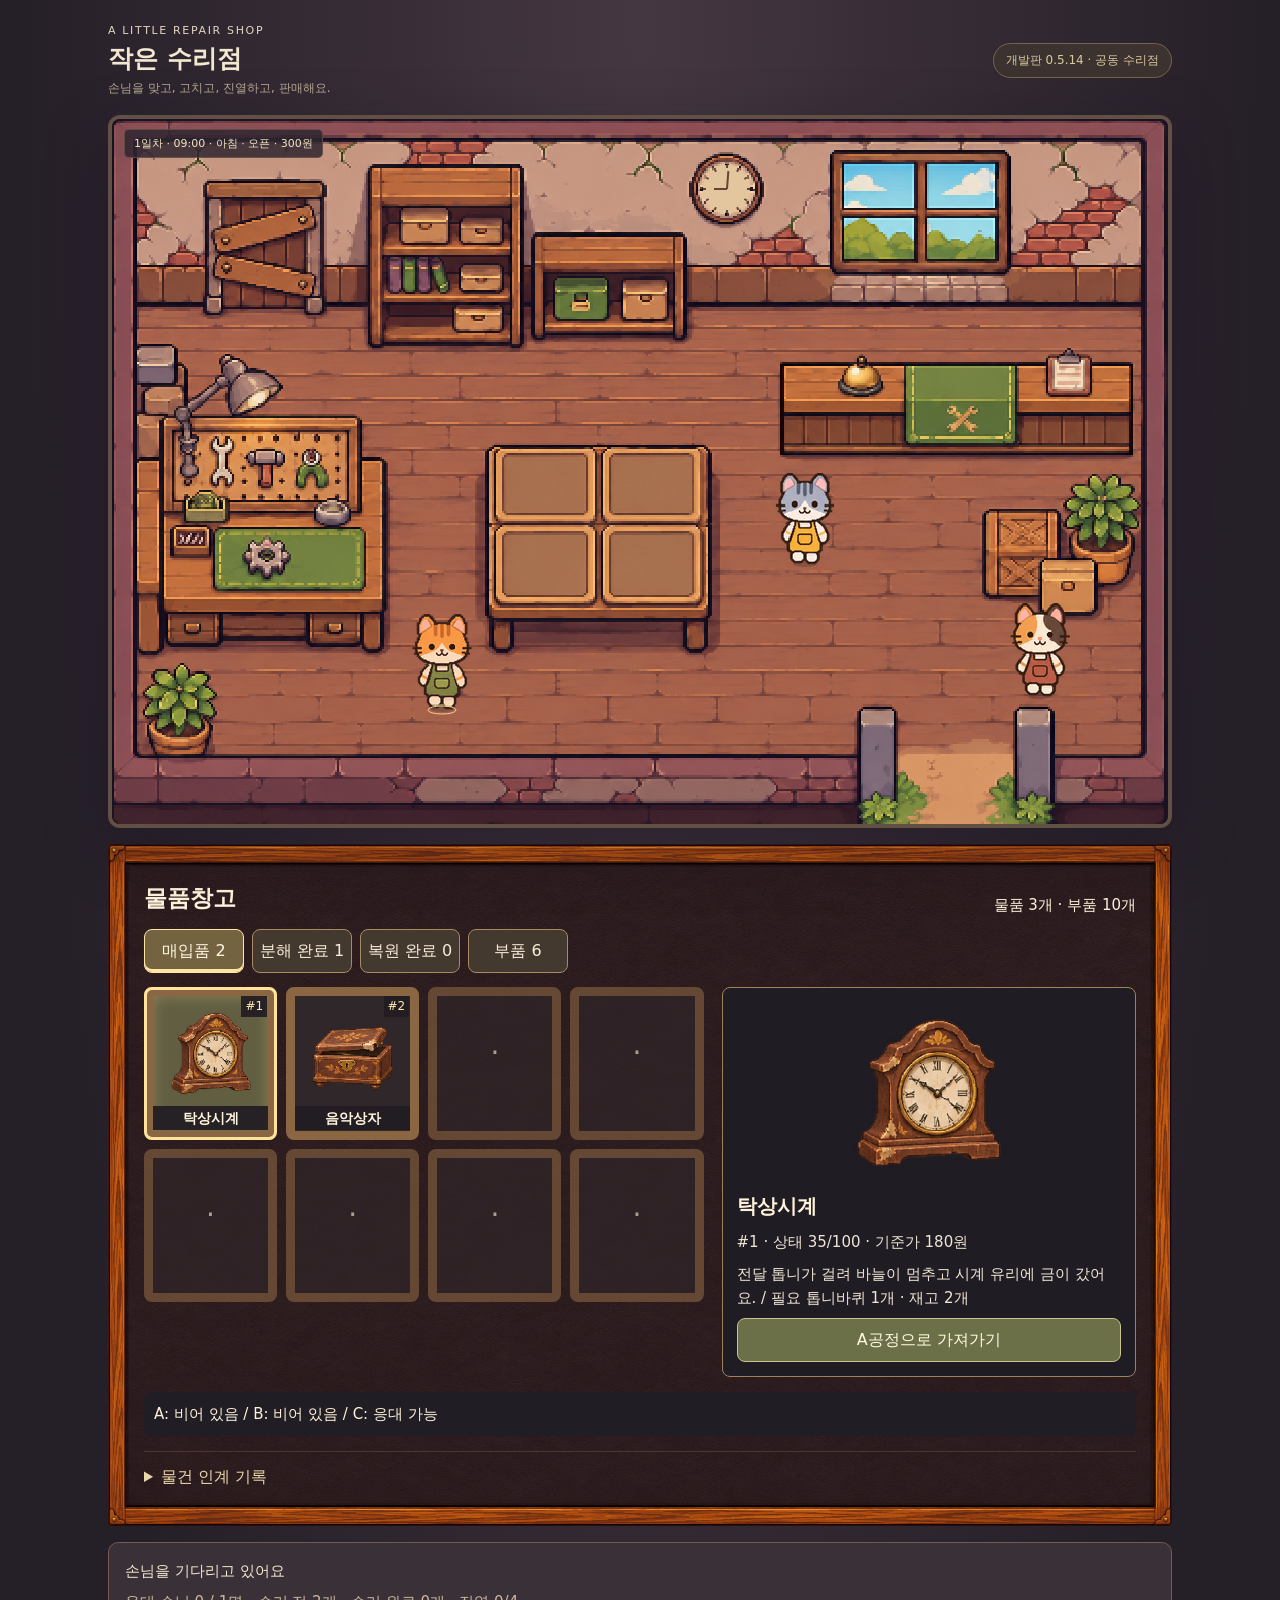
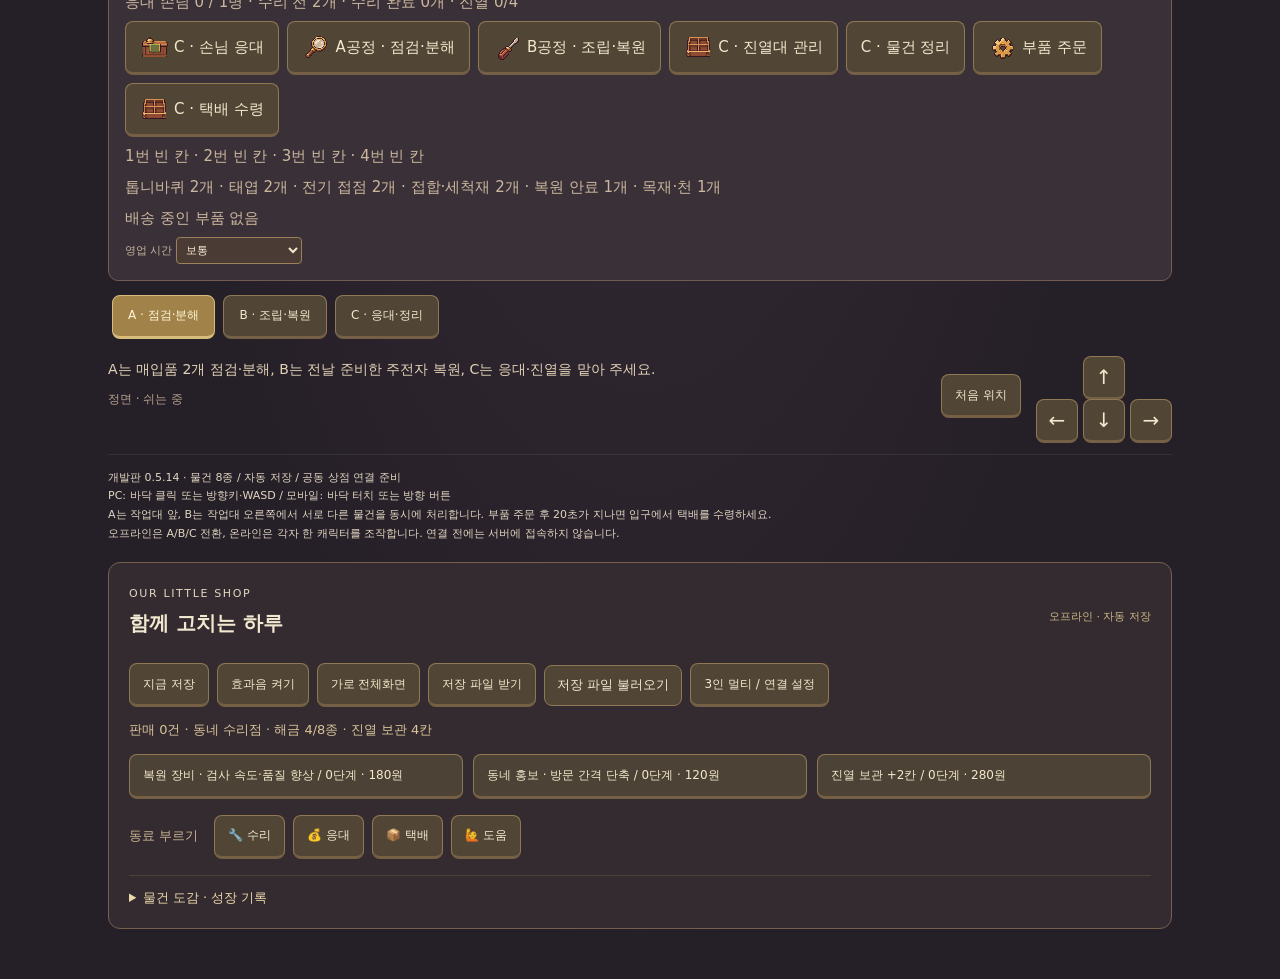
==== commit c22a5b88: "Add files via upload" ====
--- a/index.html
+++ b/index.html
@@ -1,4 +1,4 @@
-<!doctype html><html lang="ko"><head><meta charset="utf-8"><meta name="viewport" content="width=device-width, initial-scale=1, viewport-fit=cover"><meta name="theme-color" content="#302631"><title>작은 수리점 · 개발판 0.5.11</title><style>
+<!doctype html><html lang="ko"><head><meta charset="utf-8"><meta name="viewport" content="width=device-width, initial-scale=1, viewport-fit=cover"><meta name="theme-color" content="#302631"><title>작은 수리점 · 개발판 0.5.14</title><style>
 :root{color-scheme:dark;font-family:system-ui,-apple-system,'Malgun Gothic',sans-serif;background:#251f28;color:#f2e8d0}*{box-sizing:border-box}body{margin:0;background:radial-gradient(ellipse at top,#453741,#251f28 70%);min-height:100dvh}main{max-width:1100px;margin:auto;padding:24px 18px 32px}header{display:flex;justify-content:space-between;align-items:center;gap:16px;margin:0 0 18px}.eyebrow{font-size:11px;letter-spacing:.15em;color:#b6a18f}h1{font-size:25px;margin:5px 0;font-weight:750}header p{margin:0;font-size:12px;color:#baa995}.badge{font-size:12px;color:#d9c79d;border:1px solid #76634b;background:#3c3331;padding:8px 12px;border-radius:24px;white-space:nowrap}.stage{position:relative;border:4px solid #625044;border-radius:12px;overflow:hidden;box-shadow:0 20px 60px #130f1e66;background:#302631;line-height:0}canvas{width:100%;height:auto;display:block;touch-action:manipulation;image-rendering:pixelated;cursor:crosshair}#loading{position:absolute;inset:0;display:grid;place-items:center;background:#302631;color:#eddbb3;font-size:16px;line-height:1.5}#loading[hidden]{display:none}.hud{position:absolute;top:10px;left:12px;border:1px solid #9a815b66;background:#302631d9;color:#f4e5c4;font-size:11px;line-height:1.4;padding:6px 9px;border-radius:5px;pointer-events:none}.below{display:flex;justify-content:space-between;align-items:flex-start;gap:24px;margin:17px 0}.info{padding-top:5px}#status{margin:0 0 9px;font-size:14px;color:#e1d2b6}#direction{font-size:12px;color:#b7a18e}.actions{display:flex;align-items:center;gap:15px}button{font:inherit;background:#514636;border:1px solid #8f7854;border-bottom:3px solid #756045;color:#f4e8cc;border-radius:8px;cursor:pointer;touch-action:none;-webkit-tap-highlight-color:transparent;user-select:none}button:focus-visible{outline:3px solid #e3c776;outline-offset:3px}button:hover{background:#65543c}button:active,button.pressed{background:#a4864e;transform:translateY(1px);border-bottom-width:1px}.reset{padding:11px 13px;font-size:12px}.pad{display:grid;grid-template-columns:42px 42px 42px;grid-template-rows:38px 38px;gap:5px}.pad button{font-size:20px;line-height:1}.up{grid-column:2}.left{grid-column:1;grid-row:2}.down{grid-column:2;grid-row:2}.right{grid-column:3;grid-row:2}.characters{display:flex;gap:8px;margin:14px 4px 0}.characters button{padding:9px 15px;font-size:12px}.characters button[aria-pressed=true]{background:#a1834a;color:#fff4d7;border-color:#d7bc7a}.note{border-top:1px solid #ffffff13;padding-top:14px;font-size:11px;color:#9d8b81;line-height:1.7} @media(max-width:600px){main{padding:14px 8px 24px}header{margin:0 4px 12px}h1{font-size:21px}.badge{font-size:10px;padding:6px 9px}.stage{border-width:3px;border-radius:8px}.below{gap:12px;margin:12px 5px}.info{max-width:50%}#status{font-size:12px;line-height:1.7}.actions{gap:8px}.reset{padding:9px;font-size:11px}.pad{grid-template-columns:36px 36px 36px;grid-template-rows:35px 35px}.note{margin:0 5px}}
-.business{margin-top:14px;padding:16px;background:#3a3038;border:1px solid #725b50;border-radius:10px;font-size:13px;line-height:1.7}.business p{margin:7px 0;color:#cbb79e}.business-actions{display:flex;flex-wrap:wrap;gap:8px}.business button{padding:10px 14px}.screw.active{background:#977641;border-color:#f0d593;box-shadow:0 0 0 2px #d6ba76}.business button:disabled{opacity:.35;cursor:default}.business [hidden]{display:none}button{touch-action:manipulation} .pad button{touch-action:none}.time-control{font-size:11px;color:#c5b29a}select{background:#4a3c35;color:#f6e7cf;border:1px solid #9b805b;padding:5px;border-radius:4px} [hidden]{display:none!important}.camera{position:fixed;inset:0;z-index:10;background:#19141cda;display:grid;place-items:center;padding:16px;overflow:auto;line-height:1.6}.camera-shell{position:relative;background:#352b31;border:3px solid #a0815a;border-radius:14px;width:min(840px,100%);max-height:94dvh;overflow:auto;box-shadow:0 20px 80px #0008;padding:56px 22px 18px}.camera button{padding:10px 15px}.camera h2{font-size:22px;margin:6px 0}.camera p{font-size:14px}.close{position:absolute;right:12px;top:10px;font-size:12px;z-index:2}#portrait{position:absolute;height:96%;width:70%;object-fit:contain;object-position:center bottom;bottom:0;left:15%;image-rendering:pixelated;animation:breath 4s ease-in-out infinite;transform-origin:center bottom}.counter-top{position:absolute;bottom:0;left:0;right:0;height:24px;background:#b68552;border-top:6px solid #51392d;box-shadow:0 6px 0 #4a3329}.conversation{padding:18px 6px 0}#modal-notice{border-top:1px solid #9b805b44;padding-top:12px;color:#e6ce9d;min-height:38px}.work-board{position:relative;line-height:0}#work-canvas{width:100%;height:auto;image-rendering:pixelated}.bolt{position:absolute;width:42px;height:42px;border-radius:50%;padding:0!important;border:3px solid #4c433a;background:#a7a491;color:#29252b;font-weight:bold;box-shadow:3px 4px #0004}.bolt.current{outline:3px solid #f1d681;outline-offset:3px}.bolt:disabled{opacity:.15}.bolt:nth-of-type(1){left:25%;top:24%}.bolt:nth-of-type(2){right:25%;top:24%}.bolt:nth-of-type(3){left:47%;bottom:13%}progress{display:block;width:100%;height:12px;margin:14px 0;accent-color:#b7cb8f}.part-cards{display:grid;grid-template-columns:repeat(3,1fr);gap:12px}.part-cards article{padding:18px 10px;text-align:center;background:#4a3b34;border:1px solid #8b7154;border-radius:8px}.part-cards article>span{font-size:38px;color:#d6c397}.part-cards h3{font-size:15px}@keyframes breath{50%{transform:translateY(-3px)}}@media(max-width:600px){.camera{padding:6px}.camera-shell{padding:52px 12px 14px}.counter-scene{height:300px}.part-cards{gap:5px}.part-cards article{padding:12px 4px}.camera button{font-size:12px;padding:10px}.bolt{width:34px;height:34px}.camera h2{font-size:19px}}@media(prefers-reduced-motion:reduce){#portrait{animation:none}}.counter-scene{height:350px;position:relative;overflow:hidden;border:3px solid #71583d;background:#65513f}.scene-background{position:absolute;inset:0;width:100%;height:100%;object-fit:cover;image-rendering:pixelated}.bargain{background:#493a32;border:1px solid #a2845c;border-radius:9px;padding:15px;margin:14px 0}.bargain p{font-size:12px;margin:6px 0;color:#d1bfa0}#deal-price{font-size:20px;color:#f0d392;margin:9px 0}.bargain label{font-size:12px}.offer-controls{display:flex;flex-wrap:wrap;gap:8px;align-items:center;margin:7px 0}.offer-controls input{width:110px;padding:11px 10px;border:2px solid #c3a26b;border-radius:6px;background:#2e2728;color:#fff0d6;font:inherit;font-size:17px}.bargain small{color:#c9b28e}#propose{background:#687451;border-color:#aab77d}#accept{background:#897044;border-color:#dec28a}.camera button:disabled{opacity:.4;cursor:default}@media(max-width:600px){.counter-scene{height:280px}.offer-controls{gap:5px}.offer-controls input{width:86px}.bargain{padding:11px}.offer-controls button{padding:10px 8px}}#counter-view:not([hidden]){display:grid;grid-template-columns:minmax(250px,.95fr) minmax(310px,1.05fr);gap:18px}.camera-shell{width:min(1020px,100%)}#counter-view .counter-scene{height:100%;min-height:430px}#counter-view .conversation{padding:0}#counter-view #portrait{height:85%;width:96%;left:2%}.offer-controls input{width:132px;font-size:21px;background:#fff4d8;color:#302631;border:3px solid #ddbb76}.bargain label{display:block;color:#ffe7ad;font-size:14px;font-weight:700}#counter-view h2{margin:4px 0}.conversation .business-actions{gap:7px}.conversation button{font-size:13px}@media(max-width:700px){#counter-view:not([hidden]){grid-template-columns:1fr;gap:10px}#counter-view .counter-scene{height:170px;min-height:170px}#counter-view #portrait{height:99%}.camera-shell{padding-top:49px}.conversation .bargain{margin:10px 0}.conversation h2{font-size:18px}.conversation p{margin:5px 0;font-size:12px}.offer-controls input{width:108px;padding:8px;font-size:19px}}</style><link rel="stylesheet" href="assets/expansion.css"><link rel="stylesheet" href="assets/mobile.css"><link rel="apple-touch-icon" href="assets/apple-touch-icon.png"><link rel="manifest" href="manifest.webmanifest"><meta name="apple-mobile-web-app-capable" content="yes"><meta name="apple-mobile-web-app-status-bar-style" content="black-translucent"><link rel="stylesheet" href="assets/touch-ui.css"></head><body><script>if(matchMedia("(pointer:coarse)").matches||matchMedia("(max-width:1000px) and (max-height:650px)").matches){document.body.classList.add("game-layout");document.body.dataset.page="map"}</script><nav id="game-nav" aria-label="게임 화면 선택"><strong>작은 수리점</strong><button data-page="map" aria-pressed="true">가게</button><button data-page="warehouse" aria-pressed="false">창고</button><button data-page="operations" aria-pressed="false">운영</button><button data-page="settings" aria-pressed="false">설정</button><button id="screen-toggle">전체화면</button></nav><div id="rotate-hint"><h2>기기를 가로로 돌려 주세요</h2><p>이 게임은 가로 화면에 맞춰져 있어요.<br>회전되지 않으면 기기의 세로 화면 잠금을 확인해 주세요.</p><button id="portrait-continue">세로로 둘러보기</button></div><dialog id="install-guide"><h2>아이폰에서 넓게 플레이하기</h2><p>Safari의 공유 또는 더보기 메뉴에서 <b>홈 화면에 추가</b>를 선택하고, 표시되는 경우 <b>웹 앱으로 열기</b>를 켜 주세요.</p><p>추가한 아이콘으로 다시 실행하고 기기를 가로로 돌려 주세요. 멀티플레이 방 참가도 이 아이콘에서 시작해 주세요. 브라우저·기기에 따라 화면 방향 잠금과 전체화면 전환은 지원되지 않을 수 있어요.</p><button id="install-close">알겠어요</button></dialog><main><header><div><div class="eyebrow">A LITTLE REPAIR SHOP</div><h1>작은 수리점</h1><p>손님을 맞고, 고치고, 진열하고, 판매해요.</p></div><span class="badge">개발판 0.5.11 · 공동 수리점</span></header><div class="stage"><canvas id="game" width="1024" height="684" aria-label="바닥을 눌러 고양이를 이동하는 수리점 지도"></canvas><span class="hud" id="shop-hud">09:00 · 오픈</span><div id="loading" role="status">가게 문을 열고 있어요…</div></div><section class="warehouse" id="warehouse" aria-label="물품창고"><div class="warehouse-heading"><h2>물품창고</h2><span id="warehouse-total"></span></div><div class="warehouse-tabs" role="tablist" aria-label="창고 분류"><button role="tab" data-store="raw" aria-selected="true">매입품</button><button role="tab" data-store="prepared" aria-selected="false">분해 완료</button><button role="tab" data-store="ready" aria-selected="false">복원 완료</button><button role="tab" data-store="parts" aria-selected="false">부품</button></div><div class="inventory-layout"><div id="warehouse-grid" class="inventory-grid" role="group" aria-label="창고 보관칸"></div><div id="warehouse-detail" class="inventory-detail" aria-live="polite"></div></div><p id="warehouse-work" class="warehouse-note"></p><details><summary>물건 인계 기록</summary><div id="flow-history"></div></details></section><section class="business" aria-label="가게 운영"><div id="customer"></div><p id="queue"></p><div class="business-actions"><button id="serve">C · 손님 응대</button><button id="repair">A공정 · 점검·분해</button><button id="repair-b">B공정 · 조립·복원</button><button id="exhibit">C · 진열대 관리</button><button id="organize">C · 물건 정리</button><button id="supply">부품 주문</button><button id="receive">C · 택배 수령</button><button id="nextday" hidden>다음 날 오픈</button></div><p id="inventory"></p><p id="stock"></p><p id="deliveries"></p><label class="time-control">영업 시간 <select id="speed" aria-label="시간 흐름 배속"><option value="1">보통</option><option value="4">4배</option><option value="12">12배 · 시간대 확인</option></select></label></section><div class="characters" role="group" aria-label="조작할 캐릭터"><button data-character="A" aria-pressed="true">A · 점검·분해</button><button data-character="B" aria-pressed="false">B · 조립·복원</button><button data-character="C" aria-pressed="false">C · 응대·정리</button></div><div class="below"><div class="info"><p id="status" role="status">이미지를 준비하고 있어요.</p><span id="direction">정면 · 쉬는 중</span></div><div class="actions"><button id="reset" class="reset" type="button">처음 위치</button><div class="pad" aria-label="이동 방향"><button class="up" data-move="back" aria-label="위로 이동" type="button">↑</button><button class="left" data-move="left" aria-label="왼쪽으로 이동" type="button">←</button><button class="down" data-move="front" aria-label="아래로 이동" type="button">↓</button><button class="right" data-move="right" aria-label="오른쪽으로 이동" type="button">→</button></div></div></div><footer class="note">개발판 0.5.11 · 물건 8종 / 자동 저장 / 공동 상점 연결 준비<br>PC: 바닥 클릭 또는 방향키·WASD / 모바일: 바닥 터치 또는 방향 버튼<br>A는 작업대 앞, B는 작업대 오른쪽에서 서로 다른 물건을 동시에 처리합니다. 부품 주문 후 20초가 지나면 입구에서 택배를 수령하세요.<br>오프라인은 A/B/C 전환, 온라인은 각자 한 캐릭터를 조작합니다. 연결 전에는 서버에 접속하지 않습니다.</footer><section class="extension-panel" aria-label="공동 수리점"><div class="panel-title"><div><span class="eyebrow">OUR LITTLE SHOP</span><h2>함께 고치는 하루</h2></div><span id="save-status">오프라인 · 자동 저장</span></div><div class="toolbar"><button id="save-now">지금 저장</button><button id="sound-toggle">효과음 켜기</button><button id="fullscreen">가로 전체화면</button><button id="backup-save">저장 파일 받기</button><label class="file-button">저장 파일 불러오기<input id="restore-save" type="file" accept="application/json"></label><button id="network-open">3인 멀티 / 연결 설정</button></div><p id="growth-status"></p><div class="upgrade-grid"><button id="upgrade-tools"></button><button id="upgrade-marketing"></button><button id="upgrade-shop"></button></div><div class="ping-bar" aria-label="동료에게 신호 보내기"><span>동료 부르기</span><button data-ping="🔧" title="수리 부탁해요">🔧 수리</button><button data-ping="💰" title="손님 응대 부탁해요">💰 응대</button><button data-ping="📦" title="택배가 왔어요">📦 택배</button><button data-ping="🙋" title="잠깐 도와주세요">🙋 도움</button></div><details><summary>물건 도감 · 성장 기록</summary><div id="item-catalog" class="catalog-grid"></div><div id="ledger"></div></details></section>
-<div id="network-modal" class="network-modal" hidden role="dialog" aria-modal="true" aria-label="3인 공동 수리점"><div class="network-shell"><button id="network-close" class="close">닫기 ×</button><span class="eyebrow">PLAY TOGETHER</span><h2>우리 셋의 수리점</h2><p>각자 다른 기기에서 같은 방 코드로 참가하세요.<br>세 명이 준비하면 방장이 영업을 시작합니다.</p><p id="network-status" role="status">오프라인 플레이 중 · 연결은 아래 버튼을 누를 때 시작됩니다.</p><details id="connection-details"><summary>기존 서버 연결 설정</summary><label>Project URL<input id="supabase-url" type="url" placeholder="https://프로젝트.supabase.co"></label><label>공개 publishable / anon 키<input id="supabase-key" type="password" autocomplete="off" placeholder="공개 접속 키"></label><p class="small">기존 Supabase 프로젝트를 사용합니다. 비밀키와 service_role 키는 입력하지 마세요.</p><button id="connect-server">서버 연결</button></details><label>내 이름<input id="player-name" maxlength="20" value="고양이"></label><div class="toolbar"><button id="create-room">새 공동 상점 만들기</button><input id="room-code" maxlength="8" placeholder="8자리 방 코드" aria-label="방 코드"><button id="join-room">참가 / 이어하기</button></div><div id="room-members"></div><div class="toolbar"><button id="ready-room">준비하기</button><button id="start-room">방장 · 영업 시작</button></div><p class="small">온라인 상점과 오프라인 저장은 별개입니다. 같은 브라우저에서는 같은 참가자로 이어집니다. 브라우저 데이터를 지우면 익명 참가자 신원을 잃을 수 있습니다.</p></div></div></main><div id="camera" class="camera" hidden role="dialog" aria-modal="true" aria-label="가게 작업 화면"><div class="camera-shell"><nav class="touch-camera-tabs" aria-label="작업 화면 메뉴"><div data-tabs="counter"><button data-touch-tab="offer" aria-pressed="true"><i class="art-icon icon-tag"></i>가격 제안</button><button data-touch-tab="facts"><i class="art-icon icon-glass"></i>물품 가치</button></div><div data-tabs="work"><button data-touch-tab="work" aria-pressed="true"><i class="art-icon icon-driver"></i>수리</button><button data-touch-tab="help"><i class="art-icon icon-glass"></i>작업 안내</button><button data-touch-tab="materials"><i class="art-icon icon-crate"></i>재료·인계</button></div><div data-tabs="display"><button data-touch-tab="price" aria-pressed="true"><i class="art-icon icon-tag"></i>가격·진열</button><button data-touch-tab="organize"><i class="art-icon icon-crate"></i>옮기기·회수</button></div><div data-tabs="picker"><strong>수리할 물품 선택</strong></div><div data-tabs="supply"><strong>부품 주문</strong></div></nav><button id="modal-close" class="close">가게로 돌아가기 ×</button><section id="counter-view" hidden><div class="trade-object"><div class="trade-item-stage"><div class="trade-speech"><span id="reaction" class="reaction"></span><h2 id="counter-name"></h2><small id="customer-personality"></small><p id="dialogue" role="status"></p></div><img id="counter-bg" class="scene-background" alt="수리점 거래 테이블"><canvas id="item-view" width="1008" height="568" aria-label="거래 물품을 올려놓은 테이블"></canvas><span id="trade-kind"></span></div><div class="trade-item-caption"><strong id="item-condition"></strong><p id="item-fault"></p></div></div><div class="conversation"><img id="portrait" hidden alt=""><div class="trade-facts"><dl class="valuation"><div><dt>현재 상태 평가 · 추정</dt><dd id="value-current"></dd></div><div><dt>수리 완료 기준가</dt><dd id="value-restored"></dd></div><div><dt>교체 부품비 · 1회</dt><dd id="value-cost"></dd></div></dl><p id="value-margin"></p></div><div class="trade-offer"><div id="bargain" class="bargain" hidden><strong id="deal-item"></strong><p id="deal-reference"></p><div id="deal-price"></div><label for="offer-price">내 제안 금액</label><div class="offer-controls"><button id="offer-less" aria-label="제안 가격 5원 내리기">−5</button><input id="offer-price" autocomplete="off" type="number" inputmode="numeric" min="1" step="1" aria-describedby="deal-range"><span>원</span><button id="offer-more" aria-label="제안 가격 5원 올리기">+5</button><button id="propose">이 가격 제안</button></div><small id="deal-range"></small></div><select id="trade-sale-select" aria-label="판매할 진열품" hidden></select></div><div class="business-actions trade-choices"><button id="accept">거래 확정</button><button id="sell0"></button><button id="sell1"></button><button id="sell2"></button><button id="sell3"></button><button id="sell4"></button><button id="sell5"></button><button id="decline">이번에는 거래하지 않기</button></div></div></section><section id="work-picker" hidden><span class="eyebrow">ITEMS &amp; PARTS</span><h2 id="picker-title"></h2><p id="picker-hint"></p><div class="inventory-layout"><div id="picker-items" class="inventory-grid" role="group" aria-label="인수 물품 보관칸"></div><div id="picker-detail" class="inventory-detail" aria-live="polite"></div></div><div class="business-actions"><button id="picker-supply">부품 재고·주문 확인</button></div></section><section id="work-view" hidden><span class="eyebrow">수리 작업대</span><h2 id="work-title"></h2><ol id="work-steps" class="work-steps"><li>분해·세척</li><li>부품 교체</li><li>조립·복원</li><li>최종 검사</li></ol><div class="work-help"><p id="work-instruction" role="status"></p><p id="work-side-instruction" class="work-side-instruction"></p><div id="work-material-status" class="work-material-status"></div></div><div class="work-board"><canvas id="work-canvas" width="720" height="420" aria-label="분해하고 부품을 교체하는 작업대"></canvas><button id="screw0" class="bolt">1</button><button id="screw1" class="bolt">2</button><button id="screw2" class="bolt">3</button></div><progress id="work-progress" max="1" value="0" aria-label="전체 수리 진행"></progress><div class="business-actions work-actions"><button id="replace">필요 부품 교체</button><button id="test">작동 검사 시작</button><button id="wipe-item">표면 정리</button><button id="rotate-part">방향 돌리기 ↻</button><button id="fit-part">맞춰 끼우기</button><button id="pass-repair">현재 공정 내려놓기</button><button id="cancel-repair">현재 공정 취소 · 대기함 반환</button></div></section><section id="display-view" hidden><span class="eyebrow">C · DISPLAY TABLE</span><h2>중앙 진열 테이블</h2><p id="display-summary"></p><p class="display-help">칸을 선택하고 아래 완료품을 골라 진열하세요. 진열품은 다른 칸으로 옮기거나 보관함으로 회수할 수 있어요.</p><div class="display-table-scene"><canvas id="display-room" width="760" height="612" aria-label="가게 중앙 진열 테이블을 가까이 보는 화면"></canvas><div id="display-slots" class="display-cabinet" aria-label="테이블 위 판매 진열칸"></div></div><div id="display-detail" class="display-detail" aria-live="polite"></div><div class="display-price-pane"><label for="display-price-item">가격을 정할 물품</label><select id="display-price-item"></select><label for="display-price-input">진열 판매가</label><div class="listing-price-row"><input id="display-price-input" aria-label="진열 판매가" type="number" min="1" step="1" required inputmode="numeric"><span>원</span><button id="display-price-save">가격 저장</button></div><p id="display-price-range"></p><p id="display-price-state" role="status"></p><button id="display-price-place">저장한 가격으로 선택 칸에 진열</button></div><details class="display-tools"><summary>진열 정리·이동</summary><div class="business-actions"><button id="display-withdraw">선택 진열품 회수</button><button id="display-move">선택 진열품 위치 옮기기</button><button id="display-auto">설정가로 일괄 진열</button><button id="display-sort">보관함 정리</button></div></details><p id="display-prompt" role="status"></p><h3>수리를 마친 완료품</h3><div id="display-ready" class="queue-gallery"></div><p class="display-help">가격표는 저장한 판매가예요. 기준가와 구분해 표시하며 실제 거래 금액은 카운터 흥정으로 정합니다.</p></section><section id="supply-view" hidden><span class="eyebrow">PARTS CATALOG</span><h2>수리 부품 주문</h2><p>주문하면 영업시간 기준 20초 뒤 입구로 배송됩니다.<br>택배를 직접 수령해야 부품 재고에 들어갑니다.</p><div class="part-cards"><article><span>⚙</span><h3>톱니바퀴</h3><p>3개 · 40원</p><button id="order-gear">주문하기</button></article><article><span>↝</span><h3>태엽</h3><p>3개 · 30원</p><button id="order-spring">주문하기</button></article><article><span>ϟ</span><h3>전기 접점</h3><p>3개 · 50원</p><button id="order-contact">주문하기</button></article><article><span>◈</span><h3>접합·세척재</h3><p>3개 · 30원</p><button id="order-polish">주문하기</button></article><article><span>▨</span><h3>복원 안료</h3><p>3개 · 60원</p><button id="order-paint">주문하기</button></article><article><span>▥</span><h3>목재·천</h3><p>3개 · 50원</p><button id="order-wood">주문하기</button></article></div></section><p id="modal-notice" role="status"></p></div></div><script src="assets/scene-assets.js"></script><script src="src/base-engine.js"></script><script src="src/game.js"></script><script src="src/pipeline.js"></script><script src="src/transport.js"></script><script src="config.js"></script><script src="src/parts.js"></script><script src="src/ui-art.js"></script><script src="src/workshop.js"></script><script src="src/item-art.js"></script><script src="src/world-items.js"></script><script src="src/lighting.js"></script><script src="src/shop-ui.js"></script><script src="src/mobile.js"></script><dialog id="price-pad" aria-label="금액 입력"><form method="dialog"><div class="price-pad-head"><strong>금액을 입력하세요</strong><button value="cancel" aria-label="금액 입력 닫기">×</button></div><output id="pad-value">0</output><div id="pad-keys"></div><button id="pad-done" value="apply">이 금액 사용</button></form></dialog><script src="src/touch-ui.js"></script></body></html>
+.business{margin-top:14px;padding:16px;background:#3a3038;border:1px solid #725b50;border-radius:10px;font-size:13px;line-height:1.7}.business p{margin:7px 0;color:#cbb79e}.business-actions{display:flex;flex-wrap:wrap;gap:8px}.business button{padding:10px 14px}.screw.active{background:#977641;border-color:#f0d593;box-shadow:0 0 0 2px #d6ba76}.business button:disabled{opacity:.35;cursor:default}.business [hidden]{display:none}button{touch-action:manipulation} .pad button{touch-action:none}.time-control{font-size:11px;color:#c5b29a}select{background:#4a3c35;color:#f6e7cf;border:1px solid #9b805b;padding:5px;border-radius:4px} [hidden]{display:none!important}.camera{position:fixed;inset:0;z-index:10;background:#19141cda;display:grid;place-items:center;padding:16px;overflow:auto;line-height:1.6}.camera-shell{position:relative;background:#352b31;border:3px solid #a0815a;border-radius:14px;width:min(840px,100%);max-height:94dvh;overflow:auto;box-shadow:0 20px 80px #0008;padding:56px 22px 18px}.camera button{padding:10px 15px}.camera h2{font-size:22px;margin:6px 0}.camera p{font-size:14px}.close{position:absolute;right:12px;top:10px;font-size:12px;z-index:2}#portrait{position:absolute;height:96%;width:70%;object-fit:contain;object-position:center bottom;bottom:0;left:15%;image-rendering:pixelated;animation:breath 4s ease-in-out infinite;transform-origin:center bottom}.counter-top{position:absolute;bottom:0;left:0;right:0;height:24px;background:#b68552;border-top:6px solid #51392d;box-shadow:0 6px 0 #4a3329}.conversation{padding:18px 6px 0}#modal-notice{border-top:1px solid #9b805b44;padding-top:12px;color:#e6ce9d;min-height:38px}.work-board{position:relative;line-height:0}#work-canvas{width:100%;height:auto;image-rendering:pixelated}.bolt{position:absolute;width:42px;height:42px;border-radius:50%;padding:0!important;border:3px solid #4c433a;background:#a7a491;color:#29252b;font-weight:bold;box-shadow:3px 4px #0004}.bolt.current{outline:3px solid #f1d681;outline-offset:3px}.bolt:disabled{opacity:.15}.bolt:nth-of-type(1){left:25%;top:24%}.bolt:nth-of-type(2){right:25%;top:24%}.bolt:nth-of-type(3){left:47%;bottom:13%}progress{display:block;width:100%;height:12px;margin:14px 0;accent-color:#b7cb8f}.part-cards{display:grid;grid-template-columns:repeat(3,1fr);gap:12px}.part-cards article{padding:18px 10px;text-align:center;background:#4a3b34;border:1px solid #8b7154;border-radius:8px}.part-cards article>span{font-size:38px;color:#d6c397}.part-cards h3{font-size:15px}@keyframes breath{50%{transform:translateY(-3px)}}@media(max-width:600px){.camera{padding:6px}.camera-shell{padding:52px 12px 14px}.counter-scene{height:300px}.part-cards{gap:5px}.part-cards article{padding:12px 4px}.camera button{font-size:12px;padding:10px}.bolt{width:34px;height:34px}.camera h2{font-size:19px}}@media(prefers-reduced-motion:reduce){#portrait{animation:none}}.counter-scene{height:350px;position:relative;overflow:hidden;border:3px solid #71583d;background:#65513f}.scene-background{position:absolute;inset:0;width:100%;height:100%;object-fit:cover;image-rendering:pixelated}.bargain{background:#493a32;border:1px solid #a2845c;border-radius:9px;padding:15px;margin:14px 0}.bargain p{font-size:12px;margin:6px 0;color:#d1bfa0}#deal-price{font-size:20px;color:#f0d392;margin:9px 0}.bargain label{font-size:12px}.offer-controls{display:flex;flex-wrap:wrap;gap:8px;align-items:center;margin:7px 0}.offer-controls input{width:110px;padding:11px 10px;border:2px solid #c3a26b;border-radius:6px;background:#2e2728;color:#fff0d6;font:inherit;font-size:17px}.bargain small{color:#c9b28e}#propose{background:#687451;border-color:#aab77d}#accept{background:#897044;border-color:#dec28a}.camera button:disabled{opacity:.4;cursor:default}@media(max-width:600px){.counter-scene{height:280px}.offer-controls{gap:5px}.offer-controls input{width:86px}.bargain{padding:11px}.offer-controls button{padding:10px 8px}}#counter-view:not([hidden]){display:grid;grid-template-columns:minmax(250px,.95fr) minmax(310px,1.05fr);gap:18px}.camera-shell{width:min(1020px,100%)}#counter-view .counter-scene{height:100%;min-height:430px}#counter-view .conversation{padding:0}#counter-view #portrait{height:85%;width:96%;left:2%}.offer-controls input{width:132px;font-size:21px;background:#fff4d8;color:#302631;border:3px solid #ddbb76}.bargain label{display:block;color:#ffe7ad;font-size:14px;font-weight:700}#counter-view h2{margin:4px 0}.conversation .business-actions{gap:7px}.conversation button{font-size:13px}@media(max-width:700px){#counter-view:not([hidden]){grid-template-columns:1fr;gap:10px}#counter-view .counter-scene{height:170px;min-height:170px}#counter-view #portrait{height:99%}.camera-shell{padding-top:49px}.conversation .bargain{margin:10px 0}.conversation h2{font-size:18px}.conversation p{margin:5px 0;font-size:12px}.offer-controls input{width:108px;padding:8px;font-size:19px}}</style><link rel="stylesheet" href="assets/expansion.css"><link rel="stylesheet" href="assets/mobile.css"><link rel="apple-touch-icon" href="assets/apple-touch-icon.png"><link rel="manifest" href="manifest.webmanifest"><meta name="apple-mobile-web-app-capable" content="yes"><meta name="apple-mobile-web-app-status-bar-style" content="black-translucent"><link rel="stylesheet" href="assets/touch-ui.css"></head><body><script>if(matchMedia("(pointer:coarse)").matches||matchMedia("(max-width:1000px) and (max-height:650px)").matches){document.body.classList.add("game-layout");document.body.dataset.page="map"}</script><nav id="game-nav" aria-label="게임 화면 선택"><strong>작은 수리점</strong><button data-page="map" aria-pressed="true">가게</button><button data-page="warehouse" aria-pressed="false">창고</button><button data-page="operations" aria-pressed="false">운영</button><button data-page="settings" aria-pressed="false">설정</button><button id="map-view" aria-pressed="false">가게 전경</button><button id="screen-toggle">전체화면</button></nav><div id="rotate-hint"><h2>기기를 가로로 돌려 주세요</h2><p>이 게임은 가로 화면에 맞춰져 있어요.<br>회전되지 않으면 기기의 세로 화면 잠금을 확인해 주세요.</p><button id="portrait-continue">세로로 둘러보기</button></div><dialog id="install-guide"><h2 id="install-title">전체화면으로 플레이하기</h2><p id="install-steps"></p><p>추가한 아이콘으로 다시 실행하고 기기를 가로로 돌려 주세요. 멀티플레이 방 참가도 이 아이콘에서 시작해 주세요. 브라우저·기기에 따라 화면 방향 잠금과 전체화면 전환은 지원되지 않을 수 있어요.</p><button id="install-close">알겠어요</button></dialog><main><header><div><div class="eyebrow">A LITTLE REPAIR SHOP</div><h1>작은 수리점</h1><p>손님을 맞고, 고치고, 진열하고, 판매해요.</p></div><span class="badge">개발판 0.5.14 · 공동 수리점</span></header><div class="stage"><canvas id="game" width="1024" height="684" aria-label="바닥을 눌러 고양이를 이동하는 수리점 지도"></canvas><span class="hud" id="shop-hud">09:00 · 오픈</span><div id="loading" role="status">가게 문을 열고 있어요…</div></div><section class="warehouse" id="warehouse" aria-label="물품창고"><div class="warehouse-heading"><h2>물품창고</h2><span id="warehouse-total"></span></div><div class="warehouse-tabs" role="tablist" aria-label="창고 분류"><button role="tab" data-store="raw" aria-selected="true">매입품</button><button role="tab" data-store="prepared" aria-selected="false">분해 완료</button><button role="tab" data-store="ready" aria-selected="false">복원 완료</button><button role="tab" data-store="parts" aria-selected="false">부품</button></div><div class="inventory-layout"><div id="warehouse-grid" class="inventory-grid" role="group" aria-label="창고 보관칸"></div><div id="warehouse-detail" class="inventory-detail" aria-live="polite"></div></div><p id="warehouse-work" class="warehouse-note"></p><details><summary>물건 인계 기록</summary><div id="flow-history"></div></details></section><section class="business" aria-label="가게 운영"><div id="customer"></div><p id="queue"></p><div class="business-actions"><button id="serve">C · 손님 응대</button><button id="repair">A공정 · 점검·분해</button><button id="repair-b">B공정 · 조립·복원</button><button id="exhibit">C · 진열대 관리</button><button id="organize">C · 물건 정리</button><button id="supply">부품 주문</button><button id="receive">C · 택배 수령</button><button id="nextday" hidden>다음 날 오픈</button></div><p id="inventory"></p><p id="stock"></p><p id="deliveries"></p><label class="time-control">영업 시간 <select id="speed" aria-label="시간 흐름 배속"><option value="1">보통</option><option value="4">4배</option><option value="12">12배 · 시간대 확인</option></select></label></section><div class="characters" role="group" aria-label="조작할 캐릭터"><button data-character="A" aria-pressed="true">A · 점검·분해</button><button data-character="B" aria-pressed="false">B · 조립·복원</button><button data-character="C" aria-pressed="false">C · 응대·정리</button></div><div class="below"><div class="info"><p id="status" role="status">이미지를 준비하고 있어요.</p><span id="direction">정면 · 쉬는 중</span></div><div class="actions"><button id="reset" class="reset" type="button">처음 위치</button><div class="pad" aria-label="이동 방향"><button class="up" data-move="back" aria-label="위로 이동" type="button">↑</button><button class="left" data-move="left" aria-label="왼쪽으로 이동" type="button">←</button><button class="down" data-move="front" aria-label="아래로 이동" type="button">↓</button><button class="right" data-move="right" aria-label="오른쪽으로 이동" type="button">→</button></div></div></div><footer class="note">개발판 0.5.14 · 물건 8종 / 자동 저장 / 공동 상점 연결 준비<br>PC: 바닥 클릭 또는 방향키·WASD / 모바일: 바닥 터치 또는 방향 버튼<br>A는 작업대 앞, B는 작업대 오른쪽에서 서로 다른 물건을 동시에 처리합니다. 부품 주문 후 20초가 지나면 입구에서 택배를 수령하세요.<br>오프라인은 A/B/C 전환, 온라인은 각자 한 캐릭터를 조작합니다. 연결 전에는 서버에 접속하지 않습니다.</footer><section class="extension-panel" aria-label="공동 수리점"><div class="panel-title"><div><span class="eyebrow">OUR LITTLE SHOP</span><h2>함께 고치는 하루</h2></div><span id="save-status">오프라인 · 자동 저장</span></div><div class="toolbar"><button id="save-now">지금 저장</button><button id="sound-toggle">효과음 켜기</button><button id="fullscreen">가로 전체화면</button><button id="backup-save">저장 파일 받기</button><label class="file-button">저장 파일 불러오기<input id="restore-save" type="file" accept="application/json"></label><button id="network-open">3인 멀티 / 연결 설정</button></div><p id="growth-status"></p><div class="upgrade-grid"><button id="upgrade-tools"></button><button id="upgrade-marketing"></button><button id="upgrade-shop"></button></div><div class="ping-bar" aria-label="동료에게 신호 보내기"><span>동료 부르기</span><button data-ping="🔧" title="수리 부탁해요">🔧 수리</button><button data-ping="💰" title="손님 응대 부탁해요">💰 응대</button><button data-ping="📦" title="택배가 왔어요">📦 택배</button><button data-ping="🙋" title="잠깐 도와주세요">🙋 도움</button></div><details><summary>물건 도감 · 성장 기록</summary><div id="item-catalog" class="catalog-grid"></div><div id="ledger"></div></details></section>
+<div id="network-modal" class="network-modal" hidden role="dialog" aria-modal="true" aria-label="3인 공동 수리점"><div class="network-shell"><button id="network-close" class="close">닫기 ×</button><span class="eyebrow">PLAY TOGETHER</span><h2>우리 셋의 수리점</h2><p>각자 다른 기기에서 같은 방 코드로 참가하세요.<br>세 명이 준비하면 방장이 영업을 시작합니다.</p><p id="network-status" role="status">오프라인 플레이 중 · 연결은 아래 버튼을 누를 때 시작됩니다.</p><details id="connection-details"><summary>기존 서버 연결 설정</summary><label>Project URL<input id="supabase-url" type="url" placeholder="https://프로젝트.supabase.co"></label><label>공개 publishable / anon 키<input id="supabase-key" type="password" autocomplete="off" placeholder="공개 접속 키"></label><p class="small">기존 Supabase 프로젝트를 사용합니다. 비밀키와 service_role 키는 입력하지 마세요.</p><button id="connect-server">서버 연결</button></details><label>내 이름<input id="player-name" maxlength="20" value="고양이"></label><div class="toolbar"><button id="create-room">새 공동 상점 만들기</button><input id="room-code" maxlength="8" placeholder="8자리 방 코드" aria-label="방 코드"><button id="join-room">참가 / 이어하기</button></div><div id="room-members"></div><div class="toolbar"><button id="ready-room">준비하기</button><button id="start-room">방장 · 영업 시작</button></div><p class="small">온라인 상점과 오프라인 저장은 별개입니다. 같은 브라우저에서는 같은 참가자로 이어집니다. 브라우저 데이터를 지우면 익명 참가자 신원을 잃을 수 있습니다.</p></div></div></main><div id="camera" class="camera" hidden role="dialog" aria-modal="true" aria-label="가게 작업 화면"><div class="camera-shell"><nav class="touch-camera-tabs" aria-label="작업 화면 메뉴"><div data-tabs="counter"><button data-touch-tab="offer" aria-pressed="true"><i class="art-icon icon-tag"></i>가격 제안</button><button data-touch-tab="facts"><i class="art-icon icon-glass"></i>물품 가치</button></div><div data-tabs="work"><button data-touch-tab="work" aria-pressed="true"><i class="art-icon icon-driver"></i>수리</button><button data-touch-tab="help"><i class="art-icon icon-glass"></i>작업 안내</button><button data-touch-tab="materials"><i class="art-icon icon-crate"></i>재료·인계</button></div><div data-tabs="display"><button data-touch-tab="price" aria-pressed="true"><i class="art-icon icon-tag"></i>가격·진열</button><button data-touch-tab="organize"><i class="art-icon icon-crate"></i>옮기기·회수</button></div><div data-tabs="picker"><strong>수리할 물품 선택</strong></div><div data-tabs="supply"><strong>부품 주문</strong></div></nav><button id="modal-close" class="close">가게로 돌아가기 ×</button><section id="counter-view" hidden><div class="trade-object"><div class="trade-item-stage"><div class="trade-speech"><span id="reaction" class="reaction"></span><h2 id="counter-name"></h2><small id="customer-personality"></small><p id="dialogue" role="status"></p></div><img id="counter-bg" class="scene-background" alt="수리점 거래 테이블"><canvas id="item-view" width="1008" height="568" aria-label="거래 물품을 올려놓은 테이블"></canvas><span id="trade-kind"></span></div><div class="trade-item-caption"><strong id="item-condition"></strong><p id="item-fault"></p></div></div><div class="conversation"><img id="portrait" hidden alt=""><div class="trade-facts"><dl class="valuation"><div><dt>현재 상태 평가 · 추정</dt><dd id="value-current"></dd></div><div><dt>수리 완료 기준가</dt><dd id="value-restored"></dd></div><div><dt>교체 부품비 · 1회</dt><dd id="value-cost"></dd></div></dl><p id="value-margin"></p></div><div class="trade-offer"><div id="bargain" class="bargain" hidden><strong id="deal-item"></strong><p id="deal-reference"></p><div id="deal-price"></div><label for="offer-price">내 제안 금액</label><div class="offer-controls"><button id="offer-less" aria-label="제안 가격 5원 내리기">−5</button><input id="offer-price" autocomplete="off" type="number" inputmode="numeric" min="1" step="1" aria-describedby="deal-range"><span>원</span><button id="offer-more" aria-label="제안 가격 5원 올리기">+5</button><button id="propose">이 가격 제안</button></div><small id="deal-range"></small></div><select id="trade-sale-select" aria-label="판매할 진열품" hidden></select></div><div class="business-actions trade-choices"><button id="accept">거래 확정</button><button id="sell0"></button><button id="sell1"></button><button id="sell2"></button><button id="sell3"></button><button id="sell4"></button><button id="sell5"></button><button id="decline">이번에는 거래하지 않기</button></div></div></section><section id="work-picker" hidden><span class="eyebrow">ITEMS &amp; PARTS</span><h2 id="picker-title"></h2><p id="picker-hint"></p><div class="inventory-layout"><div id="picker-items" class="inventory-grid" role="group" aria-label="인수 물품 보관칸"></div><div id="picker-detail" class="inventory-detail" aria-live="polite"></div></div><div class="business-actions"><button id="picker-supply">부품 재고·주문 확인</button></div></section><section id="work-view" hidden><span class="eyebrow">수리 작업대</span><h2 id="work-title"></h2><ol id="work-steps" class="work-steps"><li>분해·세척</li><li>부품 교체</li><li>조립·복원</li><li>최종 검사</li></ol><div class="work-help"><p id="work-instruction" role="status"></p><p id="work-side-instruction" class="work-side-instruction"></p><div id="work-material-status" class="work-material-status"></div></div><div class="bench-closeup"><canvas id="bench-detail" width="800" height="760" aria-label="눈앞의 수리 물품과 작업 위치"></canvas></div><div class="bench-tray"><strong id="bench-hint" role="status"></strong><div id="bench-choices"></div></div><div class="work-board"><canvas id="work-canvas" width="720" height="420" aria-label="분해하고 부품을 교체하는 작업대"></canvas><button id="screw0" class="bolt">1</button><button id="screw1" class="bolt">2</button><button id="screw2" class="bolt">3</button></div><progress id="work-progress" max="1" value="0" aria-label="전체 수리 진행"></progress><div class="business-actions work-actions"><button id="replace">필요 부품 교체</button><button id="test">작동 검사 시작</button><button id="wipe-item">표면 정리</button><button id="rotate-part">방향 돌리기 ↻</button><button id="fit-part">맞춰 끼우기</button><button id="pass-repair">현재 공정 내려놓기</button><button id="cancel-repair">현재 공정 취소 · 대기함 반환</button></div></section><section id="display-view" hidden><span class="eyebrow">C · DISPLAY TABLE</span><h2>중앙 진열 테이블</h2><p id="display-summary"></p><p class="display-help">칸을 선택하고 아래 완료품을 골라 진열하세요. 진열품은 다른 칸으로 옮기거나 보관함으로 회수할 수 있어요.</p><div class="display-table-scene"><canvas id="display-room" width="760" height="612" aria-label="가게 중앙 진열 테이블을 가까이 보는 화면"></canvas><div id="display-slots" class="display-cabinet" aria-label="테이블 위 판매 진열칸"></div></div><div id="display-detail" class="display-detail" aria-live="polite"></div><div class="display-price-pane"><label for="display-price-item">가격을 정할 물품</label><select id="display-price-item"></select><label for="display-price-input">진열 판매가</label><div class="listing-price-row"><input id="display-price-input" aria-label="진열 판매가" type="number" min="1" step="1" required inputmode="numeric"><span>원</span><button id="display-price-save">가격 저장</button></div><p id="display-price-range"></p><p id="display-price-state" role="status"></p><button id="display-price-place">저장한 가격으로 선택 칸에 진열</button></div><details class="display-tools"><summary>진열 정리·이동</summary><div class="business-actions"><button id="display-withdraw">선택 진열품 회수</button><button id="display-move">선택 진열품 위치 옮기기</button><button id="display-auto">설정가로 일괄 진열</button><button id="display-sort">보관함 정리</button></div></details><p id="display-prompt" role="status"></p><h3>수리를 마친 완료품</h3><div id="display-ready" class="queue-gallery"></div><p class="display-help">가격표는 저장한 판매가예요. 기준가와 구분해 표시하며 실제 거래 금액은 카운터 흥정으로 정합니다.</p></section><section id="supply-view" hidden><span class="eyebrow">PARTS CATALOG</span><h2>수리 부품 주문</h2><p>주문하면 영업시간 기준 20초 뒤 입구로 배송됩니다.<br>택배를 직접 수령해야 부품 재고에 들어갑니다.</p><div class="part-cards"><article><span>⚙</span><h3>톱니바퀴</h3><p>3개 · 40원</p><button id="order-gear">주문하기</button></article><article><span>↝</span><h3>태엽</h3><p>3개 · 30원</p><button id="order-spring">주문하기</button></article><article><span>ϟ</span><h3>전기 접점</h3><p>3개 · 50원</p><button id="order-contact">주문하기</button></article><article><span>◈</span><h3>접합·세척재</h3><p>3개 · 30원</p><button id="order-polish">주문하기</button></article><article><span>▨</span><h3>복원 안료</h3><p>3개 · 60원</p><button id="order-paint">주문하기</button></article><article><span>▥</span><h3>목재·천</h3><p>3개 · 50원</p><button id="order-wood">주문하기</button></article></div></section><p id="modal-notice" role="status"></p></div></div><script src="assets/scene-assets.js"></script><script src="src/base-engine.js"></script><script src="src/game.js"></script><script src="src/pipeline.js"></script><script src="src/transport.js"></script><script src="config.js"></script><script src="src/parts.js"></script><script src="src/ui-art.js"></script><script src="src/workshop.js"></script><script src="src/item-art.js"></script><script src="src/world-items.js"></script><script src="src/lighting.js"></script><script src="src/bench-controls.js"></script><script src="src/shop-ui.js"></script><script src="src/mobile.js"></script><dialog id="price-pad" aria-label="금액 입력"><form method="dialog"><div class="price-pad-head"><strong>금액을 입력하세요</strong><button value="cancel" aria-label="금액 입력 닫기">×</button></div><output id="pad-value">0</output><div id="pad-keys"></div><button id="pad-done" value="apply">이 금액 사용</button></form></dialog><script src="src/touch-ui.js"></script></body></html>
--- a/assets/touch-ui.css
+++ b/assets/touch-ui.css
@@ -17,3 +17,145 @@
 .game-layout[data-page=settings] .extension-panel{display:grid;grid-template-rows:32px 40px minmax(0,1fr);gap:4px}.game-layout .extension-panel .panel-title .eyebrow{display:none}.game-layout .extension-panel .panel-title h2{font-size:16px;margin:0}.game-layout .touch-settings-tabs{display:flex;gap:6px}.game-layout .touch-settings-tabs button{min-height:36px;padding:4px 12px;background:#44382f;color:#fff0ce;border:1px solid #b19361;border-radius:5px}.game-layout .touch-settings-tabs [aria-pressed=true]{background:#706044}.game-layout .touch-setting-pane{display:none;min-height:0;overflow:hidden}.game-layout .extension-panel[data-setting=save] [data-setting=save],.game-layout .extension-panel[data-setting=shop] [data-setting=shop],.game-layout .extension-panel[data-setting=catalog] [data-setting=catalog]{display:block}.game-layout .touch-setting-pane .toolbar{display:grid;grid-template-columns:repeat(3,1fr);gap:6px;align-content:center;height:100%}.game-layout .touch-setting-pane .toolbar button,.game-layout .file-button{height:48px;min-height:48px;font-size:13px;display:flex;align-items:center;justify-content:center}.game-layout .upgrade-grid{display:grid;grid-template-columns:repeat(3,1fr);gap:6px}.game-layout .upgrade-grid button{min-height:65px!important}.game-layout .ping-bar{display:flex;gap:5px;flex-wrap:wrap;margin-top:10px}.game-layout .touch-setting-pane details{margin:0;padding:0;background:none;border:0}.game-layout .touch-setting-pane summary{display:none}.game-layout #item-catalog{display:grid;grid-template-columns:repeat(4,1fr);gap:7px}.game-layout .catalog-card{height:130px;padding:5px}.game-layout .catalog-card canvas{height:65px;width:100%;object-fit:contain}.game-layout .catalog-card strong{font-size:13px}.game-layout .catalog-card p{font-size:11px}.game-layout .catalog-off-page{display:none!important}.game-layout .catalog-pages{display:flex;gap:8px;justify-content:center;align-items:center;margin-top:5px}.game-layout #ledger{font-size:11px;line-height:1.4;margin-top:4px}
 .game-layout .inventory-layout{grid-template-rows:minmax(0,1fr);height:100%;overflow:hidden}.game-layout #picker-items,.game-layout #warehouse-grid{min-height:0!important;max-height:100%;height:100%;grid-template-rows:repeat(2,minmax(0,1fr))}.game-layout #picker-items .inventory-slot{min-height:0!important;max-height:100%;height:100%}.game-layout #work-picker>.business-actions{margin:0;min-height:0;align-items:stretch}.game-layout #work-picker>.business-actions button{height:40px;min-height:40px;padding:3px 9px}.game-layout #picker-title{font-size:16px;line-height:22px}
 .game-layout .inventory-slot{overflow:hidden}.game-layout #picker-items .inventory-slot canvas,.game-layout #warehouse-grid .inventory-slot canvas{display:block;width:100%!important;height:100%!important;max-height:100%;object-fit:contain}
+
+/* In landscape the short dimension belongs to the room. Keep touch controls
+   in the side margins, including when Safari shows its tab and address bars. */
+@media (orientation: landscape) {
+  .game-layout[data-page=map] {
+    --rail: clamp(104px, 15vw, 156px);
+    --rail-left: max(4px, env(safe-area-inset-left));
+    --rail-right: max(4px, env(safe-area-inset-right));
+    --rail-top: max(4px, env(safe-area-inset-top));
+    --rail-bottom: max(4px, env(safe-area-inset-bottom));
+  }
+  .game-layout[data-page=map] .stage {
+    height: 100dvh;
+    padding: env(safe-area-inset-top) calc(var(--rail-right) + var(--rail) + 4px)
+             env(safe-area-inset-bottom) calc(var(--rail-left) + var(--rail) + 4px);
+  }
+  .game-layout[data-page=map] #game {
+    width: min(100%, calc((100dvh - env(safe-area-inset-top) - env(safe-area-inset-bottom)) * 1024 / 684));
+    height: auto;
+  }
+  .game-layout[data-page=map] #game-nav {
+    position: fixed; z-index: 2; top: var(--rail-top); left: var(--rail-left);
+    display: grid; grid-template-columns: repeat(2, minmax(0,1fr)); gap: 3px;
+    width: var(--rail); height: auto; padding: 0; border: 0; background: none;
+  }
+  .game-layout[data-page=map] #game-nav strong,
+  .game-layout[data-page=map] #game-nav [data-page=map] { display: none; }
+  .game-layout[data-page=map] #game-nav button { padding: 2px; font-size: 12px; min-height: 44px; }
+  .game-layout[data-page=map] .characters {
+    position: fixed; top: auto; bottom: var(--rail-bottom); left: var(--rail-left);
+    width: var(--rail); gap: 3px;
+  }
+  .game-layout[data-page=map] .characters button { min-height: 44px; }
+  .game-layout[data-page=map] .stage .hud {
+    top: var(--rail-top); right: var(--rail-right); width: var(--rail);
+    font-size: 12px; line-height: 1.3; padding: 5px;
+  }
+  .game-layout[data-page=map] .business {
+    left: auto; right: var(--rail-right); bottom: var(--rail-bottom);
+    width: var(--rail); height: auto; background: none; padding: 0;
+  }
+  .game-layout[data-page=map] .business .business-actions { display: grid; gap: 3px; }
+  .game-layout[data-page=map] .business>.business-actions button {
+    min-height: 44px; padding: 2px; font-size: 12px; line-height: 1.15;
+  }
+  .game-layout[data-page=map] .business-actions .art-button:before {
+    width: 20px; height: 20px; margin-right: 2px;
+  }
+}
+
+/* Align the interactive target's centre with its painted mark at all sizes. */
+.workshop-overlay .workshop-hotspot { transform:translate(-50%,-50%)!important; }
+#map-view { display:none; }
+.trade-speech, .game-layout #counter-view .bargain, .game-layout .trade-facts,
+.game-layout[data-page=map] .stage .hud, .game-layout .work-help>* {
+  border:8px solid #865623;
+  border-image:url('dialogue-paper.png') 105 fill stretch;
+  color:#38251d;
+}
+.trade-speech :is(#dialogue,h2,small),
+.game-layout #counter-view .bargain :is(label,#deal-price,#deal-range),
+.game-layout .trade-facts #value-margin {color:#38251d;}
+.trade-speech #dialogue {background:none;border:0;padding:0;line-height:1.4;}
+@media (orientation:landscape) {
+  .game-layout[data-page=map] #map-view {display:block;}
+  .game-layout[data-page=map]:not(.map-overview) .stage {padding:0;}
+  .game-layout[data-page=map]:not(.map-overview) #game {
+    --room-h:max(100dvh,66.796875vw);
+    position:absolute;width:auto;max-width:none;height:var(--room-h);
+    top:clamp(calc(100% - var(--room-h)),calc(50% - var(--focus,.65)*var(--room-h)),0px);
+  }
+  .game-layout[data-page=map] #game-nav button,.game-layout[data-page=map] .characters button,
+  .game-layout[data-page=map] .business-actions button {
+    background:#30231de8;border:1px solid #d1aa69;color:#fff2cb;
+  }
+  .game-layout[data-page=map] .characters [aria-pressed=true]{background:#715335;}
+  .game-layout .camera[data-mode=counter] .camera-shell {padding-bottom:max(3px,env(safe-area-inset-bottom));}
+  .game-layout #counter-view:not([hidden]) {grid-template-rows:minmax(0,1fr);align-items:stretch;}
+  .game-layout #counter-view .trade-object,.game-layout #counter-view .conversation {height:100%;min-height:0;align-self:stretch;}
+  .game-layout #counter-view .trade-item-stage {height:100%;width:100%;aspect-ratio:auto;}
+  .game-layout #counter-view #item-view {object-fit:cover!important;object-position:56% 75%;}
+  .game-layout #counter-view .trade-item-caption {height:auto;overflow:visible;}
+  .game-layout #counter-view .trade-object {grid-template-rows:minmax(0,1fr) auto;}
+  .game-layout #counter-view .trade-item-caption p {display:block;}
+  .game-layout #counter-view .trade-speech {width:40%;max-width:240px;padding:3px 6px;}
+  .game-layout .camera[data-mode=work][data-touch-pane=work] .camera-shell {
+    --tools:clamp(140px,23vw,220px);
+    padding:max(4px,env(safe-area-inset-top)) max(4px,env(safe-area-inset-right)) max(4px,env(safe-area-inset-bottom)) max(4px,env(safe-area-inset-left));
+    background:#493729 url('workbench-background.png') center/cover;
+  }
+  .game-layout .camera[data-mode=work][data-touch-pane=work] #work-view {
+    grid-template-columns:minmax(0,1fr) var(--tools);grid-template-rows:1fr auto;align-content:stretch;
+  }
+  .game-layout .camera[data-touch-pane=work][data-mode=work] #work-title {grid-area:2/2;white-space:normal;line-height:1.3;padding:4px;background:#302329;}
+  .game-layout .camera[data-touch-pane=work][data-mode=work] #work-steps {grid-area:1/2;align-self:end;display:grid;grid-template-columns:1fr 1fr;height:auto;}
+  .game-layout .camera[data-touch-pane=work][data-mode=work] .work-board {
+    grid-area:1/1/3/2; width:min(100%,calc((100dvh - 8px - env(safe-area-inset-bottom) - env(safe-area-inset-top))*12/7));
+    height:auto;max-height:100%;border:0;aspect-ratio:12/7;
+  }
+  .game-layout .camera[data-touch-pane=work][data-mode=work] #work-canvas {width:100%;height:auto;}
+  .game-layout .camera[data-touch-pane=work][data-mode=work] .touch-camera-tabs {
+    left:auto;right:max(4px,env(safe-area-inset-right));top:48px;width:var(--tools);height:auto;
+  }
+  .game-layout .camera[data-touch-pane=work][data-mode=work] [data-tabs=work] {display:grid;grid-template-columns:1fr 1fr;height:auto;}
+  .game-layout .camera[data-touch-pane=work][data-mode=work] [data-tabs=work] button {padding:2px;font-size:12px;}
+  .game-layout .camera[data-touch-pane=work][data-mode=work] [data-tabs=work] button:first-child {display:none;}
+  .game-layout .camera[data-touch-pane=work][data-mode=work] [data-tabs=work] .art-icon {width:20px;height:20px;flex-basis:20px;}
+}
+.game-layout .trade-speech #dialogue {color:#39271d;background:none;border:0;}
+.game-layout #counter-view .trade-choices button,
+.game-layout #counter-view #propose,
+.game-layout .touch-camera-tabs button {
+  border:4px solid #875a31;
+  border-image:url('dialogue-paper.png') 100 stretch;
+}
+@media (orientation:landscape) and (max-height:290px) {
+  .game-layout[data-page=map] #game-nav {grid-template-columns:repeat(3,minmax(44px,1fr));width:140px;}
+}
+.bench-closeup,.bench-tray{display:none}
+@media (orientation:landscape) {
+ .game-layout .camera[data-mode=work][data-touch-pane=work] #work-view {
+   grid-template-columns:minmax(0,1fr) clamp(212px,32vw,330px);
+   grid-template-rows:minmax(0,1fr);
+ }
+ .game-layout .camera[data-mode=work][data-touch-pane=work] .camera-shell {--tools:clamp(212px,32vw,330px)}
+ .game-layout .camera[data-mode=work][data-touch-pane=work] :is(.work-board,#work-title,#work-steps){display:none!important}
+ .game-layout .camera[data-mode=work][data-touch-pane=work] .bench-closeup {
+   display:grid;place-items:center;grid-area:1/1;min-width:0;min-height:0;overflow:hidden;
+   background:#5c613b url('workbench-background.png') center/cover;border:3px solid #7e593a;
+ }
+ .bench-closeup canvas{width:100%;height:100%;min-height:0;object-fit:contain;pointer-events:none;}
+ .game-layout .camera[data-mode=work][data-touch-pane=work] .bench-tray {
+   display:flex;flex-direction:column;justify-content:center;grid-area:1/2;align-self:stretch;
+   margin-top:100px;background:#302627f2;border:1px solid #987448;border-radius:7px;padding:6px;min-height:0;
+ }
+ #bench-hint{font-size:14px;line-height:1.25;color:#ffe5af;margin-bottom:4px;}
+ #bench-choices{display:grid;grid-template-columns:repeat(2,minmax(0,1fr));gap:4px;}
+ #bench-choices button{min-width:0;min-height:50px;padding:3px;line-height:1.16;font-size:13px;background:#53412e;color:#fff4de;border:1px solid #c9a56e;touch-action:manipulation;}
+ #bench-choices button:only-child{grid-column:span 2}
+ #bench-choices button[aria-pressed=true]{background:#66703e;outline:2px solid #ffdf8d;outline-offset:-2px}
+ #bench-choices button canvas{display:inline-block;width:34px;height:34px;vertical-align:middle;pointer-events:none}
+}
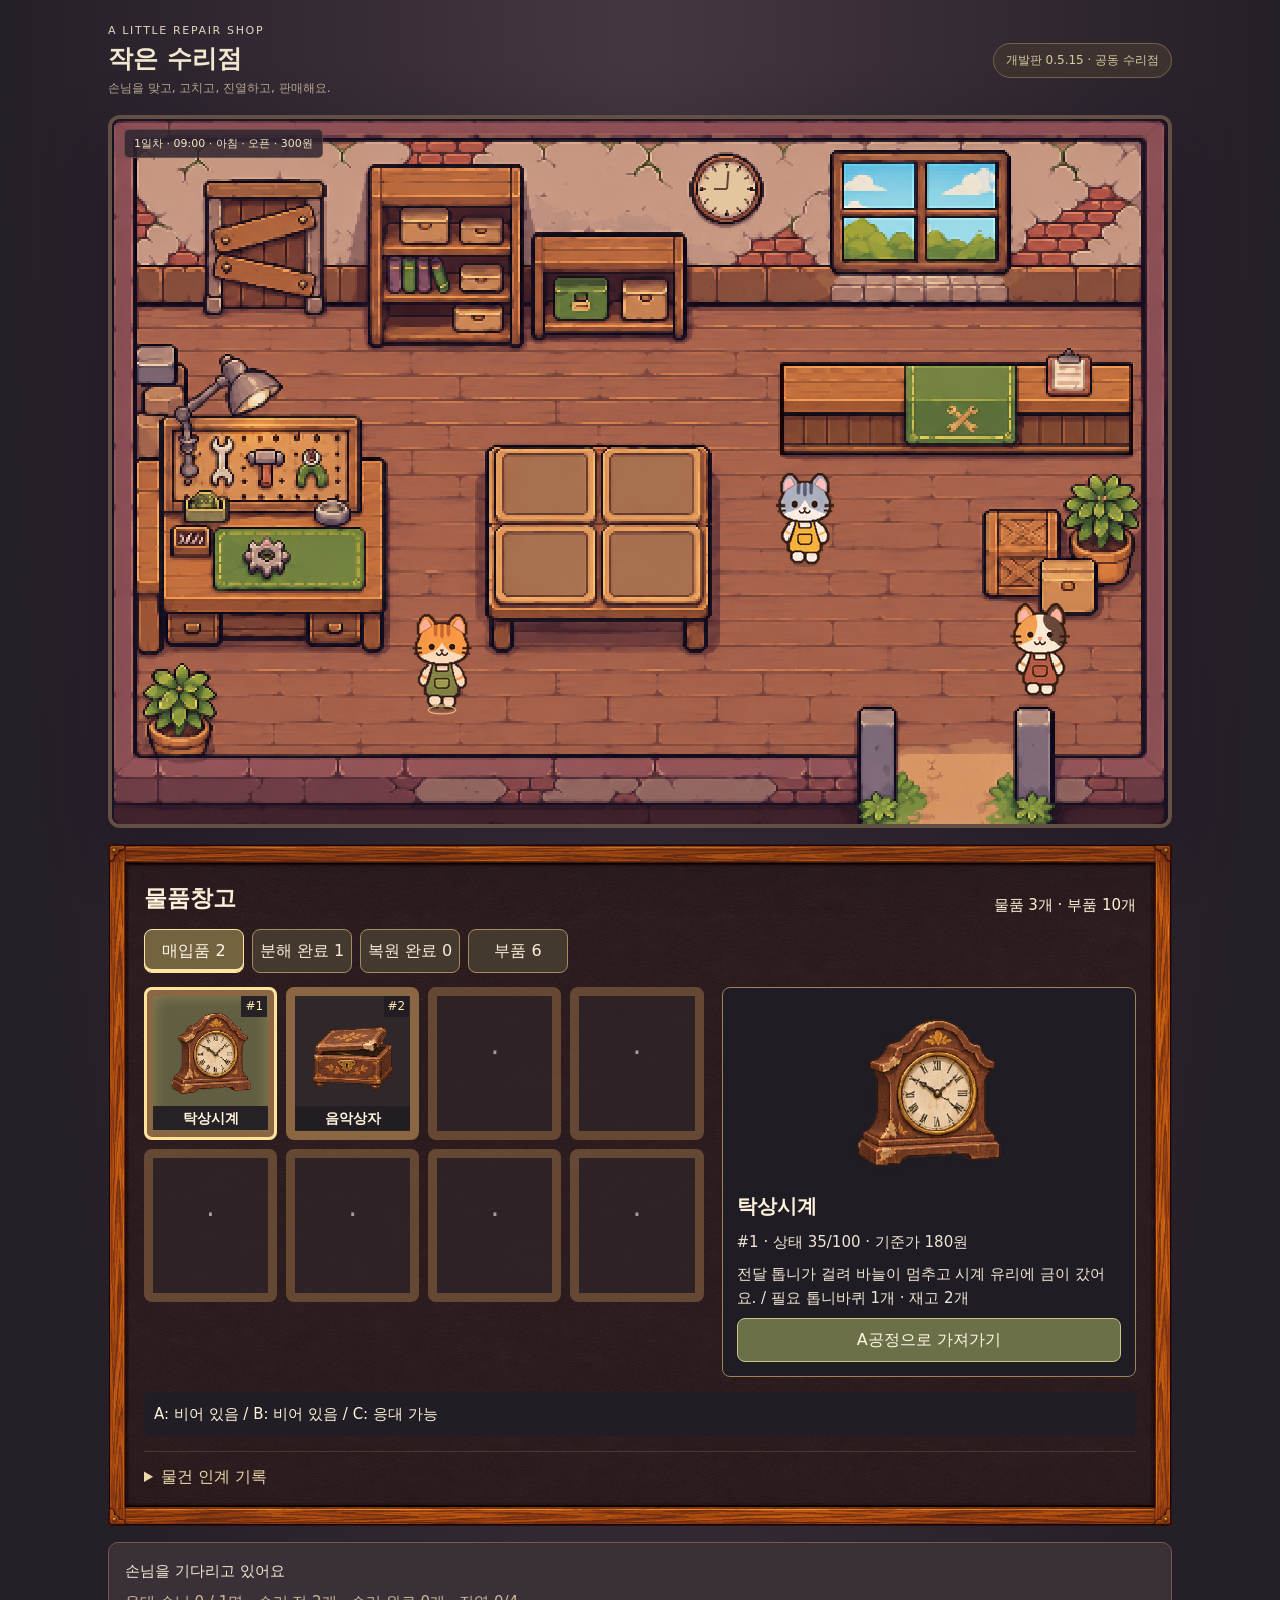
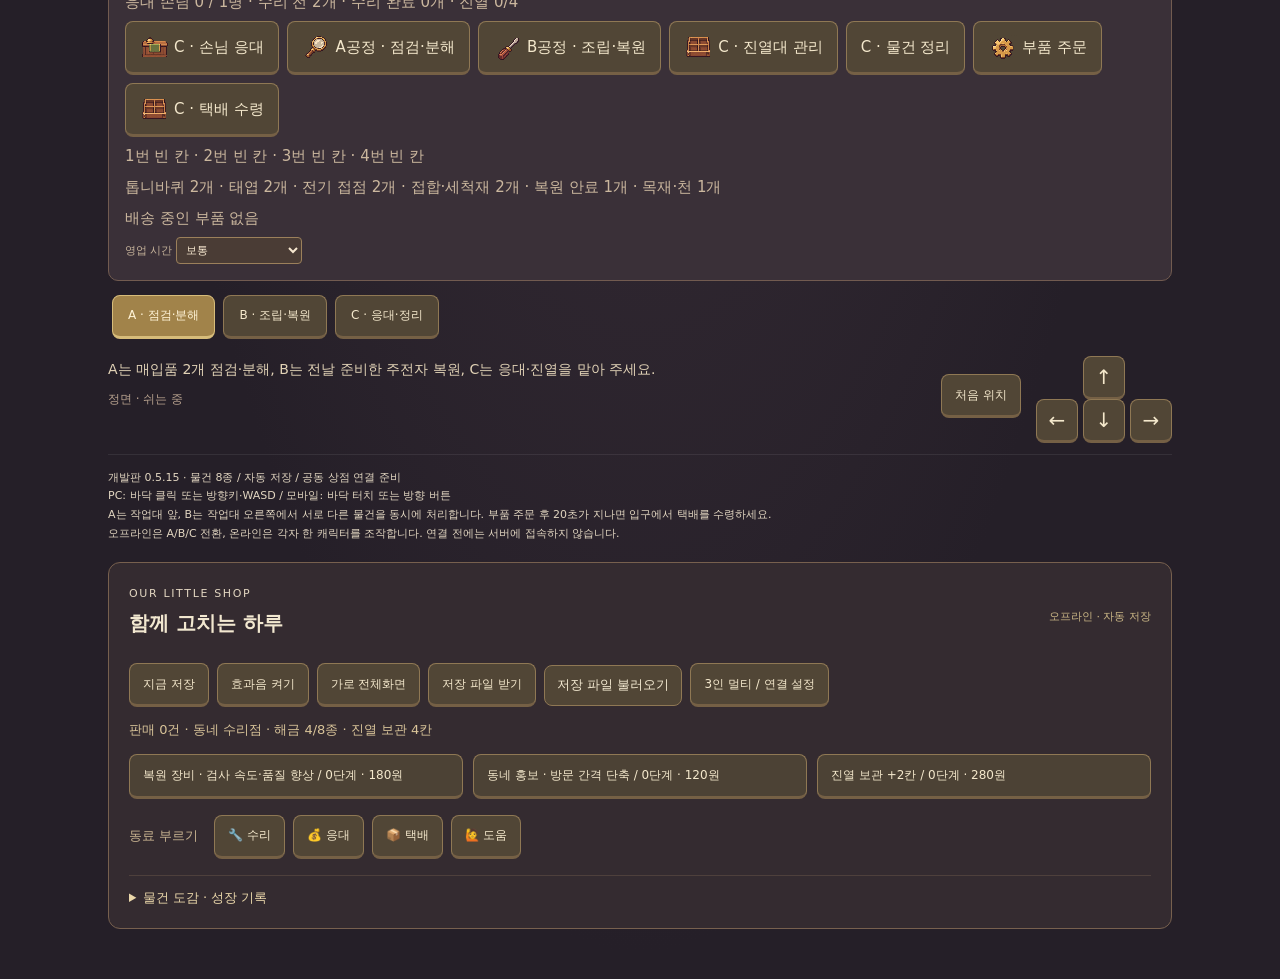
==== commit e5dc1a2d: "Add files via upload" ====
--- a/index.html
+++ b/index.html
@@ -1,4 +1,4 @@
-<!doctype html><html lang="ko"><head><meta charset="utf-8"><meta name="viewport" content="width=device-width, initial-scale=1, viewport-fit=cover"><meta name="theme-color" content="#302631"><title>작은 수리점 · 개발판 0.5.14</title><style>
+<!doctype html><html lang="ko"><head><meta charset="utf-8"><meta name="viewport" content="width=device-width, initial-scale=1, viewport-fit=cover"><meta name="theme-color" content="#302631"><title>작은 수리점 · 개발판 0.5.15</title><style>
 :root{color-scheme:dark;font-family:system-ui,-apple-system,'Malgun Gothic',sans-serif;background:#251f28;color:#f2e8d0}*{box-sizing:border-box}body{margin:0;background:radial-gradient(ellipse at top,#453741,#251f28 70%);min-height:100dvh}main{max-width:1100px;margin:auto;padding:24px 18px 32px}header{display:flex;justify-content:space-between;align-items:center;gap:16px;margin:0 0 18px}.eyebrow{font-size:11px;letter-spacing:.15em;color:#b6a18f}h1{font-size:25px;margin:5px 0;font-weight:750}header p{margin:0;font-size:12px;color:#baa995}.badge{font-size:12px;color:#d9c79d;border:1px solid #76634b;background:#3c3331;padding:8px 12px;border-radius:24px;white-space:nowrap}.stage{position:relative;border:4px solid #625044;border-radius:12px;overflow:hidden;box-shadow:0 20px 60px #130f1e66;background:#302631;line-height:0}canvas{width:100%;height:auto;display:block;touch-action:manipulation;image-rendering:pixelated;cursor:crosshair}#loading{position:absolute;inset:0;display:grid;place-items:center;background:#302631;color:#eddbb3;font-size:16px;line-height:1.5}#loading[hidden]{display:none}.hud{position:absolute;top:10px;left:12px;border:1px solid #9a815b66;background:#302631d9;color:#f4e5c4;font-size:11px;line-height:1.4;padding:6px 9px;border-radius:5px;pointer-events:none}.below{display:flex;justify-content:space-between;align-items:flex-start;gap:24px;margin:17px 0}.info{padding-top:5px}#status{margin:0 0 9px;font-size:14px;color:#e1d2b6}#direction{font-size:12px;color:#b7a18e}.actions{display:flex;align-items:center;gap:15px}button{font:inherit;background:#514636;border:1px solid #8f7854;border-bottom:3px solid #756045;color:#f4e8cc;border-radius:8px;cursor:pointer;touch-action:none;-webkit-tap-highlight-color:transparent;user-select:none}button:focus-visible{outline:3px solid #e3c776;outline-offset:3px}button:hover{background:#65543c}button:active,button.pressed{background:#a4864e;transform:translateY(1px);border-bottom-width:1px}.reset{padding:11px 13px;font-size:12px}.pad{display:grid;grid-template-columns:42px 42px 42px;grid-template-rows:38px 38px;gap:5px}.pad button{font-size:20px;line-height:1}.up{grid-column:2}.left{grid-column:1;grid-row:2}.down{grid-column:2;grid-row:2}.right{grid-column:3;grid-row:2}.characters{display:flex;gap:8px;margin:14px 4px 0}.characters button{padding:9px 15px;font-size:12px}.characters button[aria-pressed=true]{background:#a1834a;color:#fff4d7;border-color:#d7bc7a}.note{border-top:1px solid #ffffff13;padding-top:14px;font-size:11px;color:#9d8b81;line-height:1.7} @media(max-width:600px){main{padding:14px 8px 24px}header{margin:0 4px 12px}h1{font-size:21px}.badge{font-size:10px;padding:6px 9px}.stage{border-width:3px;border-radius:8px}.below{gap:12px;margin:12px 5px}.info{max-width:50%}#status{font-size:12px;line-height:1.7}.actions{gap:8px}.reset{padding:9px;font-size:11px}.pad{grid-template-columns:36px 36px 36px;grid-template-rows:35px 35px}.note{margin:0 5px}}
-.business{margin-top:14px;padding:16px;background:#3a3038;border:1px solid #725b50;border-radius:10px;font-size:13px;line-height:1.7}.business p{margin:7px 0;color:#cbb79e}.business-actions{display:flex;flex-wrap:wrap;gap:8px}.business button{padding:10px 14px}.screw.active{background:#977641;border-color:#f0d593;box-shadow:0 0 0 2px #d6ba76}.business button:disabled{opacity:.35;cursor:default}.business [hidden]{display:none}button{touch-action:manipulation} .pad button{touch-action:none}.time-control{font-size:11px;color:#c5b29a}select{background:#4a3c35;color:#f6e7cf;border:1px solid #9b805b;padding:5px;border-radius:4px} [hidden]{display:none!important}.camera{position:fixed;inset:0;z-index:10;background:#19141cda;display:grid;place-items:center;padding:16px;overflow:auto;line-height:1.6}.camera-shell{position:relative;background:#352b31;border:3px solid #a0815a;border-radius:14px;width:min(840px,100%);max-height:94dvh;overflow:auto;box-shadow:0 20px 80px #0008;padding:56px 22px 18px}.camera button{padding:10px 15px}.camera h2{font-size:22px;margin:6px 0}.camera p{font-size:14px}.close{position:absolute;right:12px;top:10px;font-size:12px;z-index:2}#portrait{position:absolute;height:96%;width:70%;object-fit:contain;object-position:center bottom;bottom:0;left:15%;image-rendering:pixelated;animation:breath 4s ease-in-out infinite;transform-origin:center bottom}.counter-top{position:absolute;bottom:0;left:0;right:0;height:24px;background:#b68552;border-top:6px solid #51392d;box-shadow:0 6px 0 #4a3329}.conversation{padding:18px 6px 0}#modal-notice{border-top:1px solid #9b805b44;padding-top:12px;color:#e6ce9d;min-height:38px}.work-board{position:relative;line-height:0}#work-canvas{width:100%;height:auto;image-rendering:pixelated}.bolt{position:absolute;width:42px;height:42px;border-radius:50%;padding:0!important;border:3px solid #4c433a;background:#a7a491;color:#29252b;font-weight:bold;box-shadow:3px 4px #0004}.bolt.current{outline:3px solid #f1d681;outline-offset:3px}.bolt:disabled{opacity:.15}.bolt:nth-of-type(1){left:25%;top:24%}.bolt:nth-of-type(2){right:25%;top:24%}.bolt:nth-of-type(3){left:47%;bottom:13%}progress{display:block;width:100%;height:12px;margin:14px 0;accent-color:#b7cb8f}.part-cards{display:grid;grid-template-columns:repeat(3,1fr);gap:12px}.part-cards article{padding:18px 10px;text-align:center;background:#4a3b34;border:1px solid #8b7154;border-radius:8px}.part-cards article>span{font-size:38px;color:#d6c397}.part-cards h3{font-size:15px}@keyframes breath{50%{transform:translateY(-3px)}}@media(max-width:600px){.camera{padding:6px}.camera-shell{padding:52px 12px 14px}.counter-scene{height:300px}.part-cards{gap:5px}.part-cards article{padding:12px 4px}.camera button{font-size:12px;padding:10px}.bolt{width:34px;height:34px}.camera h2{font-size:19px}}@media(prefers-reduced-motion:reduce){#portrait{animation:none}}.counter-scene{height:350px;position:relative;overflow:hidden;border:3px solid #71583d;background:#65513f}.scene-background{position:absolute;inset:0;width:100%;height:100%;object-fit:cover;image-rendering:pixelated}.bargain{background:#493a32;border:1px solid #a2845c;border-radius:9px;padding:15px;margin:14px 0}.bargain p{font-size:12px;margin:6px 0;color:#d1bfa0}#deal-price{font-size:20px;color:#f0d392;margin:9px 0}.bargain label{font-size:12px}.offer-controls{display:flex;flex-wrap:wrap;gap:8px;align-items:center;margin:7px 0}.offer-controls input{width:110px;padding:11px 10px;border:2px solid #c3a26b;border-radius:6px;background:#2e2728;color:#fff0d6;font:inherit;font-size:17px}.bargain small{color:#c9b28e}#propose{background:#687451;border-color:#aab77d}#accept{background:#897044;border-color:#dec28a}.camera button:disabled{opacity:.4;cursor:default}@media(max-width:600px){.counter-scene{height:280px}.offer-controls{gap:5px}.offer-controls input{width:86px}.bargain{padding:11px}.offer-controls button{padding:10px 8px}}#counter-view:not([hidden]){display:grid;grid-template-columns:minmax(250px,.95fr) minmax(310px,1.05fr);gap:18px}.camera-shell{width:min(1020px,100%)}#counter-view .counter-scene{height:100%;min-height:430px}#counter-view .conversation{padding:0}#counter-view #portrait{height:85%;width:96%;left:2%}.offer-controls input{width:132px;font-size:21px;background:#fff4d8;color:#302631;border:3px solid #ddbb76}.bargain label{display:block;color:#ffe7ad;font-size:14px;font-weight:700}#counter-view h2{margin:4px 0}.conversation .business-actions{gap:7px}.conversation button{font-size:13px}@media(max-width:700px){#counter-view:not([hidden]){grid-template-columns:1fr;gap:10px}#counter-view .counter-scene{height:170px;min-height:170px}#counter-view #portrait{height:99%}.camera-shell{padding-top:49px}.conversation .bargain{margin:10px 0}.conversation h2{font-size:18px}.conversation p{margin:5px 0;font-size:12px}.offer-controls input{width:108px;padding:8px;font-size:19px}}</style><link rel="stylesheet" href="assets/expansion.css"><link rel="stylesheet" href="assets/mobile.css"><link rel="apple-touch-icon" href="assets/apple-touch-icon.png"><link rel="manifest" href="manifest.webmanifest"><meta name="apple-mobile-web-app-capable" content="yes"><meta name="apple-mobile-web-app-status-bar-style" content="black-translucent"><link rel="stylesheet" href="assets/touch-ui.css"></head><body><script>if(matchMedia("(pointer:coarse)").matches||matchMedia("(max-width:1000px) and (max-height:650px)").matches){document.body.classList.add("game-layout");document.body.dataset.page="map"}</script><nav id="game-nav" aria-label="게임 화면 선택"><strong>작은 수리점</strong><button data-page="map" aria-pressed="true">가게</button><button data-page="warehouse" aria-pressed="false">창고</button><button data-page="operations" aria-pressed="false">운영</button><button data-page="settings" aria-pressed="false">설정</button><button id="map-view" aria-pressed="false">가게 전경</button><button id="screen-toggle">전체화면</button></nav><div id="rotate-hint"><h2>기기를 가로로 돌려 주세요</h2><p>이 게임은 가로 화면에 맞춰져 있어요.<br>회전되지 않으면 기기의 세로 화면 잠금을 확인해 주세요.</p><button id="portrait-continue">세로로 둘러보기</button></div><dialog id="install-guide"><h2 id="install-title">전체화면으로 플레이하기</h2><p id="install-steps"></p><p>추가한 아이콘으로 다시 실행하고 기기를 가로로 돌려 주세요. 멀티플레이 방 참가도 이 아이콘에서 시작해 주세요. 브라우저·기기에 따라 화면 방향 잠금과 전체화면 전환은 지원되지 않을 수 있어요.</p><button id="install-close">알겠어요</button></dialog><main><header><div><div class="eyebrow">A LITTLE REPAIR SHOP</div><h1>작은 수리점</h1><p>손님을 맞고, 고치고, 진열하고, 판매해요.</p></div><span class="badge">개발판 0.5.14 · 공동 수리점</span></header><div class="stage"><canvas id="game" width="1024" height="684" aria-label="바닥을 눌러 고양이를 이동하는 수리점 지도"></canvas><span class="hud" id="shop-hud">09:00 · 오픈</span><div id="loading" role="status">가게 문을 열고 있어요…</div></div><section class="warehouse" id="warehouse" aria-label="물품창고"><div class="warehouse-heading"><h2>물품창고</h2><span id="warehouse-total"></span></div><div class="warehouse-tabs" role="tablist" aria-label="창고 분류"><button role="tab" data-store="raw" aria-selected="true">매입품</button><button role="tab" data-store="prepared" aria-selected="false">분해 완료</button><button role="tab" data-store="ready" aria-selected="false">복원 완료</button><button role="tab" data-store="parts" aria-selected="false">부품</button></div><div class="inventory-layout"><div id="warehouse-grid" class="inventory-grid" role="group" aria-label="창고 보관칸"></div><div id="warehouse-detail" class="inventory-detail" aria-live="polite"></div></div><p id="warehouse-work" class="warehouse-note"></p><details><summary>물건 인계 기록</summary><div id="flow-history"></div></details></section><section class="business" aria-label="가게 운영"><div id="customer"></div><p id="queue"></p><div class="business-actions"><button id="serve">C · 손님 응대</button><button id="repair">A공정 · 점검·분해</button><button id="repair-b">B공정 · 조립·복원</button><button id="exhibit">C · 진열대 관리</button><button id="organize">C · 물건 정리</button><button id="supply">부품 주문</button><button id="receive">C · 택배 수령</button><button id="nextday" hidden>다음 날 오픈</button></div><p id="inventory"></p><p id="stock"></p><p id="deliveries"></p><label class="time-control">영업 시간 <select id="speed" aria-label="시간 흐름 배속"><option value="1">보통</option><option value="4">4배</option><option value="12">12배 · 시간대 확인</option></select></label></section><div class="characters" role="group" aria-label="조작할 캐릭터"><button data-character="A" aria-pressed="true">A · 점검·분해</button><button data-character="B" aria-pressed="false">B · 조립·복원</button><button data-character="C" aria-pressed="false">C · 응대·정리</button></div><div class="below"><div class="info"><p id="status" role="status">이미지를 준비하고 있어요.</p><span id="direction">정면 · 쉬는 중</span></div><div class="actions"><button id="reset" class="reset" type="button">처음 위치</button><div class="pad" aria-label="이동 방향"><button class="up" data-move="back" aria-label="위로 이동" type="button">↑</button><button class="left" data-move="left" aria-label="왼쪽으로 이동" type="button">←</button><button class="down" data-move="front" aria-label="아래로 이동" type="button">↓</button><button class="right" data-move="right" aria-label="오른쪽으로 이동" type="button">→</button></div></div></div><footer class="note">개발판 0.5.14 · 물건 8종 / 자동 저장 / 공동 상점 연결 준비<br>PC: 바닥 클릭 또는 방향키·WASD / 모바일: 바닥 터치 또는 방향 버튼<br>A는 작업대 앞, B는 작업대 오른쪽에서 서로 다른 물건을 동시에 처리합니다. 부품 주문 후 20초가 지나면 입구에서 택배를 수령하세요.<br>오프라인은 A/B/C 전환, 온라인은 각자 한 캐릭터를 조작합니다. 연결 전에는 서버에 접속하지 않습니다.</footer><section class="extension-panel" aria-label="공동 수리점"><div class="panel-title"><div><span class="eyebrow">OUR LITTLE SHOP</span><h2>함께 고치는 하루</h2></div><span id="save-status">오프라인 · 자동 저장</span></div><div class="toolbar"><button id="save-now">지금 저장</button><button id="sound-toggle">효과음 켜기</button><button id="fullscreen">가로 전체화면</button><button id="backup-save">저장 파일 받기</button><label class="file-button">저장 파일 불러오기<input id="restore-save" type="file" accept="application/json"></label><button id="network-open">3인 멀티 / 연결 설정</button></div><p id="growth-status"></p><div class="upgrade-grid"><button id="upgrade-tools"></button><button id="upgrade-marketing"></button><button id="upgrade-shop"></button></div><div class="ping-bar" aria-label="동료에게 신호 보내기"><span>동료 부르기</span><button data-ping="🔧" title="수리 부탁해요">🔧 수리</button><button data-ping="💰" title="손님 응대 부탁해요">💰 응대</button><button data-ping="📦" title="택배가 왔어요">📦 택배</button><button data-ping="🙋" title="잠깐 도와주세요">🙋 도움</button></div><details><summary>물건 도감 · 성장 기록</summary><div id="item-catalog" class="catalog-grid"></div><div id="ledger"></div></details></section>
+.business{margin-top:14px;padding:16px;background:#3a3038;border:1px solid #725b50;border-radius:10px;font-size:13px;line-height:1.7}.business p{margin:7px 0;color:#cbb79e}.business-actions{display:flex;flex-wrap:wrap;gap:8px}.business button{padding:10px 14px}.screw.active{background:#977641;border-color:#f0d593;box-shadow:0 0 0 2px #d6ba76}.business button:disabled{opacity:.35;cursor:default}.business [hidden]{display:none}button{touch-action:manipulation} .pad button{touch-action:none}.time-control{font-size:11px;color:#c5b29a}select{background:#4a3c35;color:#f6e7cf;border:1px solid #9b805b;padding:5px;border-radius:4px} [hidden]{display:none!important}.camera{position:fixed;inset:0;z-index:10;background:#19141cda;display:grid;place-items:center;padding:16px;overflow:auto;line-height:1.6}.camera-shell{position:relative;background:#352b31;border:3px solid #a0815a;border-radius:14px;width:min(840px,100%);max-height:94dvh;overflow:auto;box-shadow:0 20px 80px #0008;padding:56px 22px 18px}.camera button{padding:10px 15px}.camera h2{font-size:22px;margin:6px 0}.camera p{font-size:14px}.close{position:absolute;right:12px;top:10px;font-size:12px;z-index:2}#portrait{position:absolute;height:96%;width:70%;object-fit:contain;object-position:center bottom;bottom:0;left:15%;image-rendering:pixelated;animation:breath 4s ease-in-out infinite;transform-origin:center bottom}.counter-top{position:absolute;bottom:0;left:0;right:0;height:24px;background:#b68552;border-top:6px solid #51392d;box-shadow:0 6px 0 #4a3329}.conversation{padding:18px 6px 0}#modal-notice{border-top:1px solid #9b805b44;padding-top:12px;color:#e6ce9d;min-height:38px}.work-board{position:relative;line-height:0}#work-canvas{width:100%;height:auto;image-rendering:pixelated}.bolt{position:absolute;width:42px;height:42px;border-radius:50%;padding:0!important;border:3px solid #4c433a;background:#a7a491;color:#29252b;font-weight:bold;box-shadow:3px 4px #0004}.bolt.current{outline:3px solid #f1d681;outline-offset:3px}.bolt:disabled{opacity:.15}.bolt:nth-of-type(1){left:25%;top:24%}.bolt:nth-of-type(2){right:25%;top:24%}.bolt:nth-of-type(3){left:47%;bottom:13%}progress{display:block;width:100%;height:12px;margin:14px 0;accent-color:#b7cb8f}.part-cards{display:grid;grid-template-columns:repeat(3,1fr);gap:12px}.part-cards article{padding:18px 10px;text-align:center;background:#4a3b34;border:1px solid #8b7154;border-radius:8px}.part-cards article>span{font-size:38px;color:#d6c397}.part-cards h3{font-size:15px}@keyframes breath{50%{transform:translateY(-3px)}}@media(max-width:600px){.camera{padding:6px}.camera-shell{padding:52px 12px 14px}.counter-scene{height:300px}.part-cards{gap:5px}.part-cards article{padding:12px 4px}.camera button{font-size:12px;padding:10px}.bolt{width:34px;height:34px}.camera h2{font-size:19px}}@media(prefers-reduced-motion:reduce){#portrait{animation:none}}.counter-scene{height:350px;position:relative;overflow:hidden;border:3px solid #71583d;background:#65513f}.scene-background{position:absolute;inset:0;width:100%;height:100%;object-fit:cover;image-rendering:pixelated}.bargain{background:#493a32;border:1px solid #a2845c;border-radius:9px;padding:15px;margin:14px 0}.bargain p{font-size:12px;margin:6px 0;color:#d1bfa0}#deal-price{font-size:20px;color:#f0d392;margin:9px 0}.bargain label{font-size:12px}.offer-controls{display:flex;flex-wrap:wrap;gap:8px;align-items:center;margin:7px 0}.offer-controls input{width:110px;padding:11px 10px;border:2px solid #c3a26b;border-radius:6px;background:#2e2728;color:#fff0d6;font:inherit;font-size:17px}.bargain small{color:#c9b28e}#propose{background:#687451;border-color:#aab77d}#accept{background:#897044;border-color:#dec28a}.camera button:disabled{opacity:.4;cursor:default}@media(max-width:600px){.counter-scene{height:280px}.offer-controls{gap:5px}.offer-controls input{width:86px}.bargain{padding:11px}.offer-controls button{padding:10px 8px}}#counter-view:not([hidden]){display:grid;grid-template-columns:minmax(250px,.95fr) minmax(310px,1.05fr);gap:18px}.camera-shell{width:min(1020px,100%)}#counter-view .counter-scene{height:100%;min-height:430px}#counter-view .conversation{padding:0}#counter-view #portrait{height:85%;width:96%;left:2%}.offer-controls input{width:132px;font-size:21px;background:#fff4d8;color:#302631;border:3px solid #ddbb76}.bargain label{display:block;color:#ffe7ad;font-size:14px;font-weight:700}#counter-view h2{margin:4px 0}.conversation .business-actions{gap:7px}.conversation button{font-size:13px}@media(max-width:700px){#counter-view:not([hidden]){grid-template-columns:1fr;gap:10px}#counter-view .counter-scene{height:170px;min-height:170px}#counter-view #portrait{height:99%}.camera-shell{padding-top:49px}.conversation .bargain{margin:10px 0}.conversation h2{font-size:18px}.conversation p{margin:5px 0;font-size:12px}.offer-controls input{width:108px;padding:8px;font-size:19px}}</style><link rel="stylesheet" href="assets/expansion.css"><link rel="stylesheet" href="assets/mobile.css"><link rel="apple-touch-icon" href="assets/apple-touch-icon.png"><link rel="manifest" href="manifest.webmanifest"><meta name="apple-mobile-web-app-capable" content="yes"><meta name="apple-mobile-web-app-status-bar-style" content="black-translucent"><link rel="stylesheet" href="assets/touch-ui.css"></head><body><script>if(matchMedia("(pointer:coarse)").matches||matchMedia("(max-width:1000px) and (max-height:650px)").matches){document.body.classList.add("game-layout");document.body.dataset.page="map"}</script><nav id="game-nav" aria-label="게임 화면 선택"><strong>작은 수리점</strong><button data-page="map" aria-pressed="true">가게</button><button data-page="warehouse" aria-pressed="false">창고</button><button data-page="operations" aria-pressed="false">운영</button><button data-page="settings" aria-pressed="false">설정</button><button id="map-view" aria-pressed="false">가게 전경</button></nav><output id="rail-hud" aria-label="영업 현황"></output><div id="rotate-hint"><h2>기기를 가로로 돌려 주세요</h2><p>이 게임은 가로 화면에 맞춰져 있어요.<br>회전되지 않으면 기기의 세로 화면 잠금을 확인해 주세요.</p><button id="portrait-continue">세로로 둘러보기</button></div><dialog id="install-guide"><h2 id="install-title">전체화면으로 플레이하기</h2><p id="install-steps"></p><p>추가한 아이콘으로 다시 실행하고 기기를 가로로 돌려 주세요. 멀티플레이 방 참가도 이 아이콘에서 시작해 주세요. 브라우저·기기에 따라 화면 방향 잠금과 전체화면 전환은 지원되지 않을 수 있어요.</p><button id="install-close">알겠어요</button></dialog><main><header><div><div class="eyebrow">A LITTLE REPAIR SHOP</div><h1>작은 수리점</h1><p>손님을 맞고, 고치고, 진열하고, 판매해요.</p></div><span class="badge">개발판 0.5.15 · 공동 수리점</span></header><div class="stage"><canvas id="game" width="1024" height="684" aria-label="바닥을 눌러 고양이를 이동하는 수리점 지도"></canvas><span class="hud" id="shop-hud">09:00 · 오픈</span><div id="loading" role="status">가게 문을 열고 있어요…</div></div><section class="warehouse" id="warehouse" aria-label="물품창고"><div class="warehouse-heading"><h2>물품창고</h2><span id="warehouse-total"></span></div><div class="warehouse-tabs" role="tablist" aria-label="창고 분류"><button role="tab" data-store="raw" aria-selected="true">매입품</button><button role="tab" data-store="prepared" aria-selected="false">분해 완료</button><button role="tab" data-store="ready" aria-selected="false">복원 완료</button><button role="tab" data-store="parts" aria-selected="false">부품</button></div><div class="inventory-layout"><div id="warehouse-grid" class="inventory-grid" role="group" aria-label="창고 보관칸"></div><div id="warehouse-detail" class="inventory-detail" aria-live="polite"></div></div><p id="warehouse-work" class="warehouse-note"></p><details><summary>물건 인계 기록</summary><div id="flow-history"></div></details></section><section class="business" aria-label="가게 운영"><div id="customer"></div><p id="queue"></p><div class="business-actions"><button id="serve">C · 손님 응대</button><button id="repair">A공정 · 점검·분해</button><button id="repair-b">B공정 · 조립·복원</button><button id="exhibit">C · 진열대 관리</button><button id="organize">C · 물건 정리</button><button id="supply">부품 주문</button><button id="receive">C · 택배 수령</button><button id="nextday" hidden>다음 날 오픈</button></div><p id="inventory"></p><p id="stock"></p><p id="deliveries"></p><label class="time-control">영업 시간 <select id="speed" aria-label="시간 흐름 배속"><option value="1">보통</option><option value="4">4배</option><option value="12">12배 · 시간대 확인</option></select></label></section><div class="characters" role="group" aria-label="조작할 캐릭터"><button data-character="A" aria-pressed="true">A · 점검·분해</button><button data-character="B" aria-pressed="false">B · 조립·복원</button><button data-character="C" aria-pressed="false">C · 응대·정리</button></div><div class="below"><div class="info"><p id="status" role="status">이미지를 준비하고 있어요.</p><span id="direction">정면 · 쉬는 중</span></div><div class="actions"><button id="reset" class="reset" type="button">처음 위치</button><div class="pad" aria-label="이동 방향"><button class="up" data-move="back" aria-label="위로 이동" type="button">↑</button><button class="left" data-move="left" aria-label="왼쪽으로 이동" type="button">←</button><button class="down" data-move="front" aria-label="아래로 이동" type="button">↓</button><button class="right" data-move="right" aria-label="오른쪽으로 이동" type="button">→</button></div></div></div><footer class="note">개발판 0.5.15 · 물건 8종 / 자동 저장 / 공동 상점 연결 준비<br>PC: 바닥 클릭 또는 방향키·WASD / 모바일: 바닥 터치 또는 방향 버튼<br>A는 작업대 앞, B는 작업대 오른쪽에서 서로 다른 물건을 동시에 처리합니다. 부품 주문 후 20초가 지나면 입구에서 택배를 수령하세요.<br>오프라인은 A/B/C 전환, 온라인은 각자 한 캐릭터를 조작합니다. 연결 전에는 서버에 접속하지 않습니다.</footer><section class="extension-panel" aria-label="공동 수리점"><div class="panel-title"><div><span class="eyebrow">OUR LITTLE SHOP</span><h2>함께 고치는 하루</h2></div><span id="save-status">오프라인 · 자동 저장</span></div><div class="toolbar"><button id="save-now">지금 저장</button><button id="sound-toggle">효과음 켜기</button><button id="fullscreen">가로 전체화면</button><button id="backup-save">저장 파일 받기</button><label class="file-button">저장 파일 불러오기<input id="restore-save" type="file" accept="application/json"></label><button id="network-open">3인 멀티 / 연결 설정</button></div><p id="growth-status"></p><div class="upgrade-grid"><button id="upgrade-tools"></button><button id="upgrade-marketing"></button><button id="upgrade-shop"></button></div><div class="ping-bar" aria-label="동료에게 신호 보내기"><span>동료 부르기</span><button data-ping="🔧" title="수리 부탁해요">🔧 수리</button><button data-ping="💰" title="손님 응대 부탁해요">💰 응대</button><button data-ping="📦" title="택배가 왔어요">📦 택배</button><button data-ping="🙋" title="잠깐 도와주세요">🙋 도움</button></div><details><summary>물건 도감 · 성장 기록</summary><div id="item-catalog" class="catalog-grid"></div><div id="ledger"></div></details></section>
 <div id="network-modal" class="network-modal" hidden role="dialog" aria-modal="true" aria-label="3인 공동 수리점"><div class="network-shell"><button id="network-close" class="close">닫기 ×</button><span class="eyebrow">PLAY TOGETHER</span><h2>우리 셋의 수리점</h2><p>각자 다른 기기에서 같은 방 코드로 참가하세요.<br>세 명이 준비하면 방장이 영업을 시작합니다.</p><p id="network-status" role="status">오프라인 플레이 중 · 연결은 아래 버튼을 누를 때 시작됩니다.</p><details id="connection-details"><summary>기존 서버 연결 설정</summary><label>Project URL<input id="supabase-url" type="url" placeholder="https://프로젝트.supabase.co"></label><label>공개 publishable / anon 키<input id="supabase-key" type="password" autocomplete="off" placeholder="공개 접속 키"></label><p class="small">기존 Supabase 프로젝트를 사용합니다. 비밀키와 service_role 키는 입력하지 마세요.</p><button id="connect-server">서버 연결</button></details><label>내 이름<input id="player-name" maxlength="20" value="고양이"></label><div class="toolbar"><button id="create-room">새 공동 상점 만들기</button><input id="room-code" maxlength="8" placeholder="8자리 방 코드" aria-label="방 코드"><button id="join-room">참가 / 이어하기</button></div><div id="room-members"></div><div class="toolbar"><button id="ready-room">준비하기</button><button id="start-room">방장 · 영업 시작</button></div><p class="small">온라인 상점과 오프라인 저장은 별개입니다. 같은 브라우저에서는 같은 참가자로 이어집니다. 브라우저 데이터를 지우면 익명 참가자 신원을 잃을 수 있습니다.</p></div></div></main><div id="camera" class="camera" hidden role="dialog" aria-modal="true" aria-label="가게 작업 화면"><div class="camera-shell"><nav class="touch-camera-tabs" aria-label="작업 화면 메뉴"><div data-tabs="counter"><button data-touch-tab="offer" aria-pressed="true"><i class="art-icon icon-tag"></i>가격 제안</button><button data-touch-tab="facts"><i class="art-icon icon-glass"></i>물품 가치</button></div><div data-tabs="work"><button data-touch-tab="work" aria-pressed="true"><i class="art-icon icon-driver"></i>수리</button><button data-touch-tab="help"><i class="art-icon icon-glass"></i>작업 안내</button><button data-touch-tab="materials"><i class="art-icon icon-crate"></i>재료·인계</button></div><div data-tabs="display"><button data-touch-tab="price" aria-pressed="true"><i class="art-icon icon-tag"></i>가격·진열</button><button data-touch-tab="organize"><i class="art-icon icon-crate"></i>옮기기·회수</button></div><div data-tabs="picker"><strong>수리할 물품 선택</strong></div><div data-tabs="supply"><strong>부품 주문</strong></div></nav><button id="modal-close" class="close">가게로 돌아가기 ×</button><section id="counter-view" hidden><div class="trade-object"><div class="trade-item-stage"><div class="trade-speech"><span id="reaction" class="reaction"></span><h2 id="counter-name"></h2><small id="customer-personality"></small><p id="dialogue" role="status"></p></div><img id="counter-bg" class="scene-background" alt="수리점 거래 테이블"><canvas id="item-view" width="1008" height="568" aria-label="거래 물품을 올려놓은 테이블"></canvas><span id="trade-kind"></span></div><div class="trade-item-caption"><strong id="item-condition"></strong><p id="item-fault"></p></div></div><div class="conversation"><img id="portrait" hidden alt=""><div class="trade-facts"><dl class="valuation"><div><dt>현재 상태 평가 · 추정</dt><dd id="value-current"></dd></div><div><dt>수리 완료 기준가</dt><dd id="value-restored"></dd></div><div><dt>교체 부품비 · 1회</dt><dd id="value-cost"></dd></div></dl><p id="value-margin"></p></div><div class="trade-offer"><div id="bargain" class="bargain" hidden><strong id="deal-item"></strong><p id="deal-reference"></p><div id="deal-price"></div><label for="offer-price">내 제안 금액</label><div class="offer-controls"><button id="offer-less" aria-label="제안 가격 5원 내리기">−5</button><input id="offer-price" autocomplete="off" type="number" inputmode="numeric" min="1" step="1" aria-describedby="deal-range"><span>원</span><button id="offer-more" aria-label="제안 가격 5원 올리기">+5</button><button id="propose">이 가격 제안</button></div><small id="deal-range"></small></div><select id="trade-sale-select" aria-label="판매할 진열품" hidden></select></div><div class="business-actions trade-choices"><button id="accept">거래 확정</button><button id="sell0"></button><button id="sell1"></button><button id="sell2"></button><button id="sell3"></button><button id="sell4"></button><button id="sell5"></button><button id="decline">이번에는 거래하지 않기</button></div></div></section><section id="work-picker" hidden><span class="eyebrow">ITEMS &amp; PARTS</span><h2 id="picker-title"></h2><p id="picker-hint"></p><div class="inventory-layout"><div id="picker-items" class="inventory-grid" role="group" aria-label="인수 물품 보관칸"></div><div id="picker-detail" class="inventory-detail" aria-live="polite"></div></div><div class="business-actions"><button id="picker-supply">부품 재고·주문 확인</button></div></section><section id="work-view" hidden><span class="eyebrow">수리 작업대</span><h2 id="work-title"></h2><ol id="work-steps" class="work-steps"><li>분해·세척</li><li>부품 교체</li><li>조립·복원</li><li>최종 검사</li></ol><div class="work-help"><p id="work-instruction" role="status"></p><p id="work-side-instruction" class="work-side-instruction"></p><div id="work-material-status" class="work-material-status"></div></div><div class="bench-closeup"><canvas id="bench-detail" width="800" height="760" aria-label="눈앞의 수리 물품과 작업 위치"></canvas></div><div class="bench-tray"><strong id="bench-hint" role="status"></strong><div id="bench-choices"></div></div><div class="work-board"><canvas id="work-canvas" width="720" height="420" aria-label="분해하고 부품을 교체하는 작업대"></canvas><button id="screw0" class="bolt">1</button><button id="screw1" class="bolt">2</button><button id="screw2" class="bolt">3</button></div><progress id="work-progress" max="1" value="0" aria-label="전체 수리 진행"></progress><div class="business-actions work-actions"><button id="replace">필요 부품 교체</button><button id="test">작동 검사 시작</button><button id="wipe-item">표면 정리</button><button id="rotate-part">방향 돌리기 ↻</button><button id="fit-part">맞춰 끼우기</button><button id="pass-repair">현재 공정 내려놓기</button><button id="cancel-repair">현재 공정 취소 · 대기함 반환</button></div></section><section id="display-view" hidden><span class="eyebrow">C · DISPLAY TABLE</span><h2>중앙 진열 테이블</h2><p id="display-summary"></p><p class="display-help">칸을 선택하고 아래 완료품을 골라 진열하세요. 진열품은 다른 칸으로 옮기거나 보관함으로 회수할 수 있어요.</p><div class="display-table-scene"><canvas id="display-room" width="760" height="612" aria-label="가게 중앙 진열 테이블을 가까이 보는 화면"></canvas><div id="display-slots" class="display-cabinet" aria-label="테이블 위 판매 진열칸"></div></div><div id="display-detail" class="display-detail" aria-live="polite"></div><div class="display-price-pane"><label for="display-price-item">가격을 정할 물품</label><select id="display-price-item"></select><label for="display-price-input">진열 판매가</label><div class="listing-price-row"><input id="display-price-input" aria-label="진열 판매가" type="number" min="1" step="1" required inputmode="numeric"><span>원</span><button id="display-price-save">가격 저장</button></div><p id="display-price-range"></p><p id="display-price-state" role="status"></p><button id="display-price-place">저장한 가격으로 선택 칸에 진열</button></div><details class="display-tools"><summary>진열 정리·이동</summary><div class="business-actions"><button id="display-withdraw">선택 진열품 회수</button><button id="display-move">선택 진열품 위치 옮기기</button><button id="display-auto">설정가로 일괄 진열</button><button id="display-sort">보관함 정리</button></div></details><p id="display-prompt" role="status"></p><h3>수리를 마친 완료품</h3><div id="display-ready" class="queue-gallery"></div><p class="display-help">가격표는 저장한 판매가예요. 기준가와 구분해 표시하며 실제 거래 금액은 카운터 흥정으로 정합니다.</p></section><section id="supply-view" hidden><span class="eyebrow">PARTS CATALOG</span><h2>수리 부품 주문</h2><p>주문하면 영업시간 기준 20초 뒤 입구로 배송됩니다.<br>택배를 직접 수령해야 부품 재고에 들어갑니다.</p><div class="part-cards"><article><span>⚙</span><h3>톱니바퀴</h3><p>3개 · 40원</p><button id="order-gear">주문하기</button></article><article><span>↝</span><h3>태엽</h3><p>3개 · 30원</p><button id="order-spring">주문하기</button></article><article><span>ϟ</span><h3>전기 접점</h3><p>3개 · 50원</p><button id="order-contact">주문하기</button></article><article><span>◈</span><h3>접합·세척재</h3><p>3개 · 30원</p><button id="order-polish">주문하기</button></article><article><span>▨</span><h3>복원 안료</h3><p>3개 · 60원</p><button id="order-paint">주문하기</button></article><article><span>▥</span><h3>목재·천</h3><p>3개 · 50원</p><button id="order-wood">주문하기</button></article></div></section><p id="modal-notice" role="status"></p></div></div><script src="assets/scene-assets.js"></script><script src="src/base-engine.js"></script><script src="src/game.js"></script><script src="src/pipeline.js"></script><script src="src/transport.js"></script><script src="config.js"></script><script src="src/parts.js"></script><script src="src/ui-art.js"></script><script src="src/workshop.js"></script><script src="src/item-art.js"></script><script src="src/world-items.js"></script><script src="src/lighting.js"></script><script src="src/bench-controls.js"></script><script src="src/shop-ui.js"></script><script src="src/mobile.js"></script><dialog id="price-pad" aria-label="금액 입력"><form method="dialog"><div class="price-pad-head"><strong>금액을 입력하세요</strong><button value="cancel" aria-label="금액 입력 닫기">×</button></div><output id="pad-value">0</output><div id="pad-keys"></div><button id="pad-done" value="apply">이 금액 사용</button></form></dialog><script src="src/touch-ui.js"></script></body></html>
--- a/assets/touch-ui.css
+++ b/assets/touch-ui.css
@@ -159,3 +159,24 @@
  #bench-choices button[aria-pressed=true]{background:#66703e;outline:2px solid #ffdf8d;outline-offset:-2px}
  #bench-choices button canvas{display:inline-block;width:34px;height:34px;vertical-align:middle;pointer-events:none}
 }
+
+/* The canvas is clipped by its own viewport. Both control rails sit outside it. */
+@media (orientation:landscape) {
+ .game-layout[data-page=map] main {background:#292329;}
+ .game-layout[data-page=map] .stage {
+   --left-gap:calc(var(--rail-left) + var(--rail) + 4px);
+   --right-gap:calc(var(--rail-right) + var(--rail) + 4px);
+   margin-left:var(--left-gap);width:calc(100% - var(--left-gap) - var(--right-gap));
+   padding:0;container-type:inline-size;
+ }
+ .game-layout[data-page=map]:not(.map-overview) #game {
+   --room-h:max(100dvh,calc((100vw - var(--left-gap) - var(--right-gap)) * 684 / 1024));
+ }
+ .game-layout[data-page=map] #game-nav {grid-template-columns:repeat(2,minmax(0,1fr));width:var(--rail);}
+ .game-layout[data-page=map] #shop-hud {position:fixed;left:auto;right:var(--rail-right);top:var(--rail-top);width:var(--rail);}
+}
+#rail-hud{display:none}
+@media (orientation:landscape){
+ .game-layout[data-page=map] #shop-hud{display:none;}
+ .game-layout[data-page=map] #rail-hud{display:block;position:fixed;z-index:2;right:var(--rail-right);top:var(--rail-top);width:var(--rail);font-size:12px;line-height:1.35;padding:4px;color:#38251d;border:6px solid #865623;border-image:url('dialogue-paper.png') 105 fill stretch;pointer-events:none;}
+}
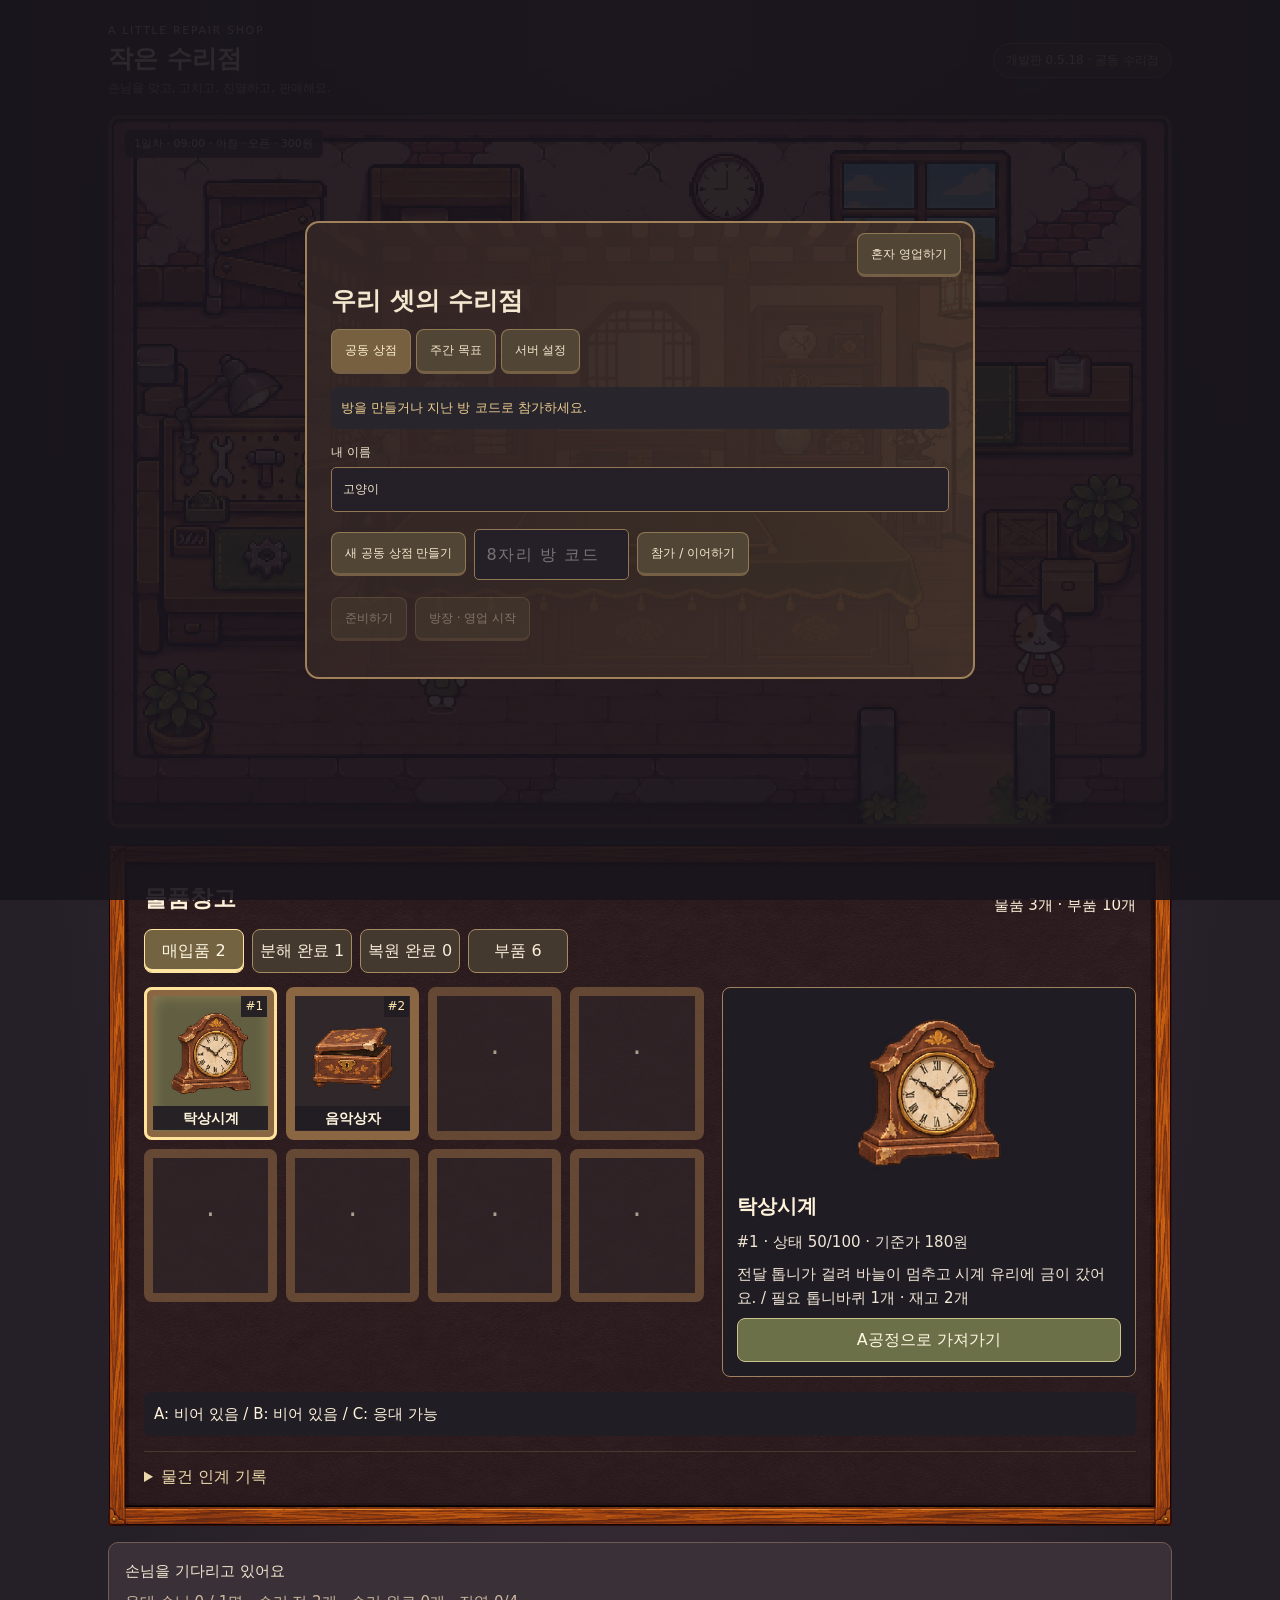
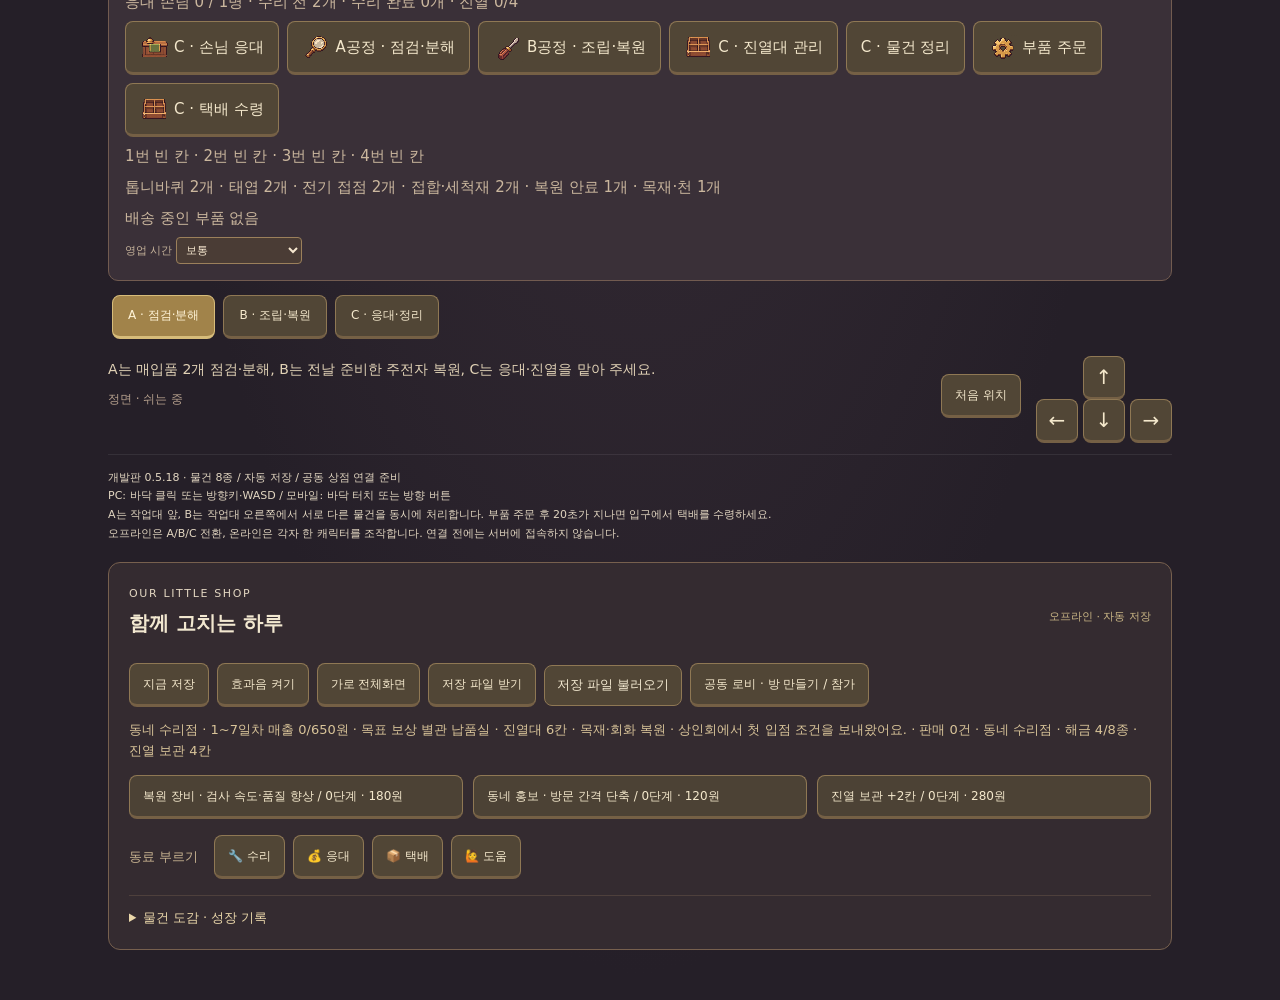
==== commit 7b7c3c67: "Add files via upload" ====
--- a/index.html
+++ b/index.html
@@ -1,4 +1,4 @@
-<!doctype html><html lang="ko"><head><meta charset="utf-8"><meta name="viewport" content="width=device-width, initial-scale=1, viewport-fit=cover"><meta name="theme-color" content="#302631"><title>작은 수리점 · 개발판 0.5.15</title><style>
+<!doctype html><html lang="ko"><head><meta charset="utf-8"><meta name="viewport" content="width=device-width, initial-scale=1, viewport-fit=cover"><meta name="theme-color" content="#302631"><title>작은 수리점 · 개발판 0.5.18</title><style>
 :root{color-scheme:dark;font-family:system-ui,-apple-system,'Malgun Gothic',sans-serif;background:#251f28;color:#f2e8d0}*{box-sizing:border-box}body{margin:0;background:radial-gradient(ellipse at top,#453741,#251f28 70%);min-height:100dvh}main{max-width:1100px;margin:auto;padding:24px 18px 32px}header{display:flex;justify-content:space-between;align-items:center;gap:16px;margin:0 0 18px}.eyebrow{font-size:11px;letter-spacing:.15em;color:#b6a18f}h1{font-size:25px;margin:5px 0;font-weight:750}header p{margin:0;font-size:12px;color:#baa995}.badge{font-size:12px;color:#d9c79d;border:1px solid #76634b;background:#3c3331;padding:8px 12px;border-radius:24px;white-space:nowrap}.stage{position:relative;border:4px solid #625044;border-radius:12px;overflow:hidden;box-shadow:0 20px 60px #130f1e66;background:#302631;line-height:0}canvas{width:100%;height:auto;display:block;touch-action:manipulation;image-rendering:pixelated;cursor:crosshair}#loading{position:absolute;inset:0;display:grid;place-items:center;background:#302631;color:#eddbb3;font-size:16px;line-height:1.5}#loading[hidden]{display:none}.hud{position:absolute;top:10px;left:12px;border:1px solid #9a815b66;background:#302631d9;color:#f4e5c4;font-size:11px;line-height:1.4;padding:6px 9px;border-radius:5px;pointer-events:none}.below{display:flex;justify-content:space-between;align-items:flex-start;gap:24px;margin:17px 0}.info{padding-top:5px}#status{margin:0 0 9px;font-size:14px;color:#e1d2b6}#direction{font-size:12px;color:#b7a18e}.actions{display:flex;align-items:center;gap:15px}button{font:inherit;background:#514636;border:1px solid #8f7854;border-bottom:3px solid #756045;color:#f4e8cc;border-radius:8px;cursor:pointer;touch-action:none;-webkit-tap-highlight-color:transparent;user-select:none}button:focus-visible{outline:3px solid #e3c776;outline-offset:3px}button:hover{background:#65543c}button:active,button.pressed{background:#a4864e;transform:translateY(1px);border-bottom-width:1px}.reset{padding:11px 13px;font-size:12px}.pad{display:grid;grid-template-columns:42px 42px 42px;grid-template-rows:38px 38px;gap:5px}.pad button{font-size:20px;line-height:1}.up{grid-column:2}.left{grid-column:1;grid-row:2}.down{grid-column:2;grid-row:2}.right{grid-column:3;grid-row:2}.characters{display:flex;gap:8px;margin:14px 4px 0}.characters button{padding:9px 15px;font-size:12px}.characters button[aria-pressed=true]{background:#a1834a;color:#fff4d7;border-color:#d7bc7a}.note{border-top:1px solid #ffffff13;padding-top:14px;font-size:11px;color:#9d8b81;line-height:1.7} @media(max-width:600px){main{padding:14px 8px 24px}header{margin:0 4px 12px}h1{font-size:21px}.badge{font-size:10px;padding:6px 9px}.stage{border-width:3px;border-radius:8px}.below{gap:12px;margin:12px 5px}.info{max-width:50%}#status{font-size:12px;line-height:1.7}.actions{gap:8px}.reset{padding:9px;font-size:11px}.pad{grid-template-columns:36px 36px 36px;grid-template-rows:35px 35px}.note{margin:0 5px}}
-.business{margin-top:14px;padding:16px;background:#3a3038;border:1px solid #725b50;border-radius:10px;font-size:13px;line-height:1.7}.business p{margin:7px 0;color:#cbb79e}.business-actions{display:flex;flex-wrap:wrap;gap:8px}.business button{padding:10px 14px}.screw.active{background:#977641;border-color:#f0d593;box-shadow:0 0 0 2px #d6ba76}.business button:disabled{opacity:.35;cursor:default}.business [hidden]{display:none}button{touch-action:manipulation} .pad button{touch-action:none}.time-control{font-size:11px;color:#c5b29a}select{background:#4a3c35;color:#f6e7cf;border:1px solid #9b805b;padding:5px;border-radius:4px} [hidden]{display:none!important}.camera{position:fixed;inset:0;z-index:10;background:#19141cda;display:grid;place-items:center;padding:16px;overflow:auto;line-height:1.6}.camera-shell{position:relative;background:#352b31;border:3px solid #a0815a;border-radius:14px;width:min(840px,100%);max-height:94dvh;overflow:auto;box-shadow:0 20px 80px #0008;padding:56px 22px 18px}.camera button{padding:10px 15px}.camera h2{font-size:22px;margin:6px 0}.camera p{font-size:14px}.close{position:absolute;right:12px;top:10px;font-size:12px;z-index:2}#portrait{position:absolute;height:96%;width:70%;object-fit:contain;object-position:center bottom;bottom:0;left:15%;image-rendering:pixelated;animation:breath 4s ease-in-out infinite;transform-origin:center bottom}.counter-top{position:absolute;bottom:0;left:0;right:0;height:24px;background:#b68552;border-top:6px solid #51392d;box-shadow:0 6px 0 #4a3329}.conversation{padding:18px 6px 0}#modal-notice{border-top:1px solid #9b805b44;padding-top:12px;color:#e6ce9d;min-height:38px}.work-board{position:relative;line-height:0}#work-canvas{width:100%;height:auto;image-rendering:pixelated}.bolt{position:absolute;width:42px;height:42px;border-radius:50%;padding:0!important;border:3px solid #4c433a;background:#a7a491;color:#29252b;font-weight:bold;box-shadow:3px 4px #0004}.bolt.current{outline:3px solid #f1d681;outline-offset:3px}.bolt:disabled{opacity:.15}.bolt:nth-of-type(1){left:25%;top:24%}.bolt:nth-of-type(2){right:25%;top:24%}.bolt:nth-of-type(3){left:47%;bottom:13%}progress{display:block;width:100%;height:12px;margin:14px 0;accent-color:#b7cb8f}.part-cards{display:grid;grid-template-columns:repeat(3,1fr);gap:12px}.part-cards article{padding:18px 10px;text-align:center;background:#4a3b34;border:1px solid #8b7154;border-radius:8px}.part-cards article>span{font-size:38px;color:#d6c397}.part-cards h3{font-size:15px}@keyframes breath{50%{transform:translateY(-3px)}}@media(max-width:600px){.camera{padding:6px}.camera-shell{padding:52px 12px 14px}.counter-scene{height:300px}.part-cards{gap:5px}.part-cards article{padding:12px 4px}.camera button{font-size:12px;padding:10px}.bolt{width:34px;height:34px}.camera h2{font-size:19px}}@media(prefers-reduced-motion:reduce){#portrait{animation:none}}.counter-scene{height:350px;position:relative;overflow:hidden;border:3px solid #71583d;background:#65513f}.scene-background{position:absolute;inset:0;width:100%;height:100%;object-fit:cover;image-rendering:pixelated}.bargain{background:#493a32;border:1px solid #a2845c;border-radius:9px;padding:15px;margin:14px 0}.bargain p{font-size:12px;margin:6px 0;color:#d1bfa0}#deal-price{font-size:20px;color:#f0d392;margin:9px 0}.bargain label{font-size:12px}.offer-controls{display:flex;flex-wrap:wrap;gap:8px;align-items:center;margin:7px 0}.offer-controls input{width:110px;padding:11px 10px;border:2px solid #c3a26b;border-radius:6px;background:#2e2728;color:#fff0d6;font:inherit;font-size:17px}.bargain small{color:#c9b28e}#propose{background:#687451;border-color:#aab77d}#accept{background:#897044;border-color:#dec28a}.camera button:disabled{opacity:.4;cursor:default}@media(max-width:600px){.counter-scene{height:280px}.offer-controls{gap:5px}.offer-controls input{width:86px}.bargain{padding:11px}.offer-controls button{padding:10px 8px}}#counter-view:not([hidden]){display:grid;grid-template-columns:minmax(250px,.95fr) minmax(310px,1.05fr);gap:18px}.camera-shell{width:min(1020px,100%)}#counter-view .counter-scene{height:100%;min-height:430px}#counter-view .conversation{padding:0}#counter-view #portrait{height:85%;width:96%;left:2%}.offer-controls input{width:132px;font-size:21px;background:#fff4d8;color:#302631;border:3px solid #ddbb76}.bargain label{display:block;color:#ffe7ad;font-size:14px;font-weight:700}#counter-view h2{margin:4px 0}.conversation .business-actions{gap:7px}.conversation button{font-size:13px}@media(max-width:700px){#counter-view:not([hidden]){grid-template-columns:1fr;gap:10px}#counter-view .counter-scene{height:170px;min-height:170px}#counter-view #portrait{height:99%}.camera-shell{padding-top:49px}.conversation .bargain{margin:10px 0}.conversation h2{font-size:18px}.conversation p{margin:5px 0;font-size:12px}.offer-controls input{width:108px;padding:8px;font-size:19px}}</style><link rel="stylesheet" href="assets/expansion.css"><link rel="stylesheet" href="assets/mobile.css"><link rel="apple-touch-icon" href="assets/apple-touch-icon.png"><link rel="manifest" href="manifest.webmanifest"><meta name="apple-mobile-web-app-capable" content="yes"><meta name="apple-mobile-web-app-status-bar-style" content="black-translucent"><link rel="stylesheet" href="assets/touch-ui.css"></head><body><script>if(matchMedia("(pointer:coarse)").matches||matchMedia("(max-width:1000px) and (max-height:650px)").matches){document.body.classList.add("game-layout");document.body.dataset.page="map"}</script><nav id="game-nav" aria-label="게임 화면 선택"><strong>작은 수리점</strong><button data-page="map" aria-pressed="true">가게</button><button data-page="warehouse" aria-pressed="false">창고</button><button data-page="operations" aria-pressed="false">운영</button><button data-page="settings" aria-pressed="false">설정</button><button id="map-view" aria-pressed="false">가게 전경</button></nav><output id="rail-hud" aria-label="영업 현황"></output><div id="rotate-hint"><h2>기기를 가로로 돌려 주세요</h2><p>이 게임은 가로 화면에 맞춰져 있어요.<br>회전되지 않으면 기기의 세로 화면 잠금을 확인해 주세요.</p><button id="portrait-continue">세로로 둘러보기</button></div><dialog id="install-guide"><h2 id="install-title">전체화면으로 플레이하기</h2><p id="install-steps"></p><p>추가한 아이콘으로 다시 실행하고 기기를 가로로 돌려 주세요. 멀티플레이 방 참가도 이 아이콘에서 시작해 주세요. 브라우저·기기에 따라 화면 방향 잠금과 전체화면 전환은 지원되지 않을 수 있어요.</p><button id="install-close">알겠어요</button></dialog><main><header><div><div class="eyebrow">A LITTLE REPAIR SHOP</div><h1>작은 수리점</h1><p>손님을 맞고, 고치고, 진열하고, 판매해요.</p></div><span class="badge">개발판 0.5.15 · 공동 수리점</span></header><div class="stage"><canvas id="game" width="1024" height="684" aria-label="바닥을 눌러 고양이를 이동하는 수리점 지도"></canvas><span class="hud" id="shop-hud">09:00 · 오픈</span><div id="loading" role="status">가게 문을 열고 있어요…</div></div><section class="warehouse" id="warehouse" aria-label="물품창고"><div class="warehouse-heading"><h2>물품창고</h2><span id="warehouse-total"></span></div><div class="warehouse-tabs" role="tablist" aria-label="창고 분류"><button role="tab" data-store="raw" aria-selected="true">매입품</button><button role="tab" data-store="prepared" aria-selected="false">분해 완료</button><button role="tab" data-store="ready" aria-selected="false">복원 완료</button><button role="tab" data-store="parts" aria-selected="false">부품</button></div><div class="inventory-layout"><div id="warehouse-grid" class="inventory-grid" role="group" aria-label="창고 보관칸"></div><div id="warehouse-detail" class="inventory-detail" aria-live="polite"></div></div><p id="warehouse-work" class="warehouse-note"></p><details><summary>물건 인계 기록</summary><div id="flow-history"></div></details></section><section class="business" aria-label="가게 운영"><div id="customer"></div><p id="queue"></p><div class="business-actions"><button id="serve">C · 손님 응대</button><button id="repair">A공정 · 점검·분해</button><button id="repair-b">B공정 · 조립·복원</button><button id="exhibit">C · 진열대 관리</button><button id="organize">C · 물건 정리</button><button id="supply">부품 주문</button><button id="receive">C · 택배 수령</button><button id="nextday" hidden>다음 날 오픈</button></div><p id="inventory"></p><p id="stock"></p><p id="deliveries"></p><label class="time-control">영업 시간 <select id="speed" aria-label="시간 흐름 배속"><option value="1">보통</option><option value="4">4배</option><option value="12">12배 · 시간대 확인</option></select></label></section><div class="characters" role="group" aria-label="조작할 캐릭터"><button data-character="A" aria-pressed="true">A · 점검·분해</button><button data-character="B" aria-pressed="false">B · 조립·복원</button><button data-character="C" aria-pressed="false">C · 응대·정리</button></div><div class="below"><div class="info"><p id="status" role="status">이미지를 준비하고 있어요.</p><span id="direction">정면 · 쉬는 중</span></div><div class="actions"><button id="reset" class="reset" type="button">처음 위치</button><div class="pad" aria-label="이동 방향"><button class="up" data-move="back" aria-label="위로 이동" type="button">↑</button><button class="left" data-move="left" aria-label="왼쪽으로 이동" type="button">←</button><button class="down" data-move="front" aria-label="아래로 이동" type="button">↓</button><button class="right" data-move="right" aria-label="오른쪽으로 이동" type="button">→</button></div></div></div><footer class="note">개발판 0.5.15 · 물건 8종 / 자동 저장 / 공동 상점 연결 준비<br>PC: 바닥 클릭 또는 방향키·WASD / 모바일: 바닥 터치 또는 방향 버튼<br>A는 작업대 앞, B는 작업대 오른쪽에서 서로 다른 물건을 동시에 처리합니다. 부품 주문 후 20초가 지나면 입구에서 택배를 수령하세요.<br>오프라인은 A/B/C 전환, 온라인은 각자 한 캐릭터를 조작합니다. 연결 전에는 서버에 접속하지 않습니다.</footer><section class="extension-panel" aria-label="공동 수리점"><div class="panel-title"><div><span class="eyebrow">OUR LITTLE SHOP</span><h2>함께 고치는 하루</h2></div><span id="save-status">오프라인 · 자동 저장</span></div><div class="toolbar"><button id="save-now">지금 저장</button><button id="sound-toggle">효과음 켜기</button><button id="fullscreen">가로 전체화면</button><button id="backup-save">저장 파일 받기</button><label class="file-button">저장 파일 불러오기<input id="restore-save" type="file" accept="application/json"></label><button id="network-open">3인 멀티 / 연결 설정</button></div><p id="growth-status"></p><div class="upgrade-grid"><button id="upgrade-tools"></button><button id="upgrade-marketing"></button><button id="upgrade-shop"></button></div><div class="ping-bar" aria-label="동료에게 신호 보내기"><span>동료 부르기</span><button data-ping="🔧" title="수리 부탁해요">🔧 수리</button><button data-ping="💰" title="손님 응대 부탁해요">💰 응대</button><button data-ping="📦" title="택배가 왔어요">📦 택배</button><button data-ping="🙋" title="잠깐 도와주세요">🙋 도움</button></div><details><summary>물건 도감 · 성장 기록</summary><div id="item-catalog" class="catalog-grid"></div><div id="ledger"></div></details></section>
-<div id="network-modal" class="network-modal" hidden role="dialog" aria-modal="true" aria-label="3인 공동 수리점"><div class="network-shell"><button id="network-close" class="close">닫기 ×</button><span class="eyebrow">PLAY TOGETHER</span><h2>우리 셋의 수리점</h2><p>각자 다른 기기에서 같은 방 코드로 참가하세요.<br>세 명이 준비하면 방장이 영업을 시작합니다.</p><p id="network-status" role="status">오프라인 플레이 중 · 연결은 아래 버튼을 누를 때 시작됩니다.</p><details id="connection-details"><summary>기존 서버 연결 설정</summary><label>Project URL<input id="supabase-url" type="url" placeholder="https://프로젝트.supabase.co"></label><label>공개 publishable / anon 키<input id="supabase-key" type="password" autocomplete="off" placeholder="공개 접속 키"></label><p class="small">기존 Supabase 프로젝트를 사용합니다. 비밀키와 service_role 키는 입력하지 마세요.</p><button id="connect-server">서버 연결</button></details><label>내 이름<input id="player-name" maxlength="20" value="고양이"></label><div class="toolbar"><button id="create-room">새 공동 상점 만들기</button><input id="room-code" maxlength="8" placeholder="8자리 방 코드" aria-label="방 코드"><button id="join-room">참가 / 이어하기</button></div><div id="room-members"></div><div class="toolbar"><button id="ready-room">준비하기</button><button id="start-room">방장 · 영업 시작</button></div><p class="small">온라인 상점과 오프라인 저장은 별개입니다. 같은 브라우저에서는 같은 참가자로 이어집니다. 브라우저 데이터를 지우면 익명 참가자 신원을 잃을 수 있습니다.</p></div></div></main><div id="camera" class="camera" hidden role="dialog" aria-modal="true" aria-label="가게 작업 화면"><div class="camera-shell"><nav class="touch-camera-tabs" aria-label="작업 화면 메뉴"><div data-tabs="counter"><button data-touch-tab="offer" aria-pressed="true"><i class="art-icon icon-tag"></i>가격 제안</button><button data-touch-tab="facts"><i class="art-icon icon-glass"></i>물품 가치</button></div><div data-tabs="work"><button data-touch-tab="work" aria-pressed="true"><i class="art-icon icon-driver"></i>수리</button><button data-touch-tab="help"><i class="art-icon icon-glass"></i>작업 안내</button><button data-touch-tab="materials"><i class="art-icon icon-crate"></i>재료·인계</button></div><div data-tabs="display"><button data-touch-tab="price" aria-pressed="true"><i class="art-icon icon-tag"></i>가격·진열</button><button data-touch-tab="organize"><i class="art-icon icon-crate"></i>옮기기·회수</button></div><div data-tabs="picker"><strong>수리할 물품 선택</strong></div><div data-tabs="supply"><strong>부품 주문</strong></div></nav><button id="modal-close" class="close">가게로 돌아가기 ×</button><section id="counter-view" hidden><div class="trade-object"><div class="trade-item-stage"><div class="trade-speech"><span id="reaction" class="reaction"></span><h2 id="counter-name"></h2><small id="customer-personality"></small><p id="dialogue" role="status"></p></div><img id="counter-bg" class="scene-background" alt="수리점 거래 테이블"><canvas id="item-view" width="1008" height="568" aria-label="거래 물품을 올려놓은 테이블"></canvas><span id="trade-kind"></span></div><div class="trade-item-caption"><strong id="item-condition"></strong><p id="item-fault"></p></div></div><div class="conversation"><img id="portrait" hidden alt=""><div class="trade-facts"><dl class="valuation"><div><dt>현재 상태 평가 · 추정</dt><dd id="value-current"></dd></div><div><dt>수리 완료 기준가</dt><dd id="value-restored"></dd></div><div><dt>교체 부품비 · 1회</dt><dd id="value-cost"></dd></div></dl><p id="value-margin"></p></div><div class="trade-offer"><div id="bargain" class="bargain" hidden><strong id="deal-item"></strong><p id="deal-reference"></p><div id="deal-price"></div><label for="offer-price">내 제안 금액</label><div class="offer-controls"><button id="offer-less" aria-label="제안 가격 5원 내리기">−5</button><input id="offer-price" autocomplete="off" type="number" inputmode="numeric" min="1" step="1" aria-describedby="deal-range"><span>원</span><button id="offer-more" aria-label="제안 가격 5원 올리기">+5</button><button id="propose">이 가격 제안</button></div><small id="deal-range"></small></div><select id="trade-sale-select" aria-label="판매할 진열품" hidden></select></div><div class="business-actions trade-choices"><button id="accept">거래 확정</button><button id="sell0"></button><button id="sell1"></button><button id="sell2"></button><button id="sell3"></button><button id="sell4"></button><button id="sell5"></button><button id="decline">이번에는 거래하지 않기</button></div></div></section><section id="work-picker" hidden><span class="eyebrow">ITEMS &amp; PARTS</span><h2 id="picker-title"></h2><p id="picker-hint"></p><div class="inventory-layout"><div id="picker-items" class="inventory-grid" role="group" aria-label="인수 물품 보관칸"></div><div id="picker-detail" class="inventory-detail" aria-live="polite"></div></div><div class="business-actions"><button id="picker-supply">부품 재고·주문 확인</button></div></section><section id="work-view" hidden><span class="eyebrow">수리 작업대</span><h2 id="work-title"></h2><ol id="work-steps" class="work-steps"><li>분해·세척</li><li>부품 교체</li><li>조립·복원</li><li>최종 검사</li></ol><div class="work-help"><p id="work-instruction" role="status"></p><p id="work-side-instruction" class="work-side-instruction"></p><div id="work-material-status" class="work-material-status"></div></div><div class="bench-closeup"><canvas id="bench-detail" width="800" height="760" aria-label="눈앞의 수리 물품과 작업 위치"></canvas></div><div class="bench-tray"><strong id="bench-hint" role="status"></strong><div id="bench-choices"></div></div><div class="work-board"><canvas id="work-canvas" width="720" height="420" aria-label="분해하고 부품을 교체하는 작업대"></canvas><button id="screw0" class="bolt">1</button><button id="screw1" class="bolt">2</button><button id="screw2" class="bolt">3</button></div><progress id="work-progress" max="1" value="0" aria-label="전체 수리 진행"></progress><div class="business-actions work-actions"><button id="replace">필요 부품 교체</button><button id="test">작동 검사 시작</button><button id="wipe-item">표면 정리</button><button id="rotate-part">방향 돌리기 ↻</button><button id="fit-part">맞춰 끼우기</button><button id="pass-repair">현재 공정 내려놓기</button><button id="cancel-repair">현재 공정 취소 · 대기함 반환</button></div></section><section id="display-view" hidden><span class="eyebrow">C · DISPLAY TABLE</span><h2>중앙 진열 테이블</h2><p id="display-summary"></p><p class="display-help">칸을 선택하고 아래 완료품을 골라 진열하세요. 진열품은 다른 칸으로 옮기거나 보관함으로 회수할 수 있어요.</p><div class="display-table-scene"><canvas id="display-room" width="760" height="612" aria-label="가게 중앙 진열 테이블을 가까이 보는 화면"></canvas><div id="display-slots" class="display-cabinet" aria-label="테이블 위 판매 진열칸"></div></div><div id="display-detail" class="display-detail" aria-live="polite"></div><div class="display-price-pane"><label for="display-price-item">가격을 정할 물품</label><select id="display-price-item"></select><label for="display-price-input">진열 판매가</label><div class="listing-price-row"><input id="display-price-input" aria-label="진열 판매가" type="number" min="1" step="1" required inputmode="numeric"><span>원</span><button id="display-price-save">가격 저장</button></div><p id="display-price-range"></p><p id="display-price-state" role="status"></p><button id="display-price-place">저장한 가격으로 선택 칸에 진열</button></div><details class="display-tools"><summary>진열 정리·이동</summary><div class="business-actions"><button id="display-withdraw">선택 진열품 회수</button><button id="display-move">선택 진열품 위치 옮기기</button><button id="display-auto">설정가로 일괄 진열</button><button id="display-sort">보관함 정리</button></div></details><p id="display-prompt" role="status"></p><h3>수리를 마친 완료품</h3><div id="display-ready" class="queue-gallery"></div><p class="display-help">가격표는 저장한 판매가예요. 기준가와 구분해 표시하며 실제 거래 금액은 카운터 흥정으로 정합니다.</p></section><section id="supply-view" hidden><span class="eyebrow">PARTS CATALOG</span><h2>수리 부품 주문</h2><p>주문하면 영업시간 기준 20초 뒤 입구로 배송됩니다.<br>택배를 직접 수령해야 부품 재고에 들어갑니다.</p><div class="part-cards"><article><span>⚙</span><h3>톱니바퀴</h3><p>3개 · 40원</p><button id="order-gear">주문하기</button></article><article><span>↝</span><h3>태엽</h3><p>3개 · 30원</p><button id="order-spring">주문하기</button></article><article><span>ϟ</span><h3>전기 접점</h3><p>3개 · 50원</p><button id="order-contact">주문하기</button></article><article><span>◈</span><h3>접합·세척재</h3><p>3개 · 30원</p><button id="order-polish">주문하기</button></article><article><span>▨</span><h3>복원 안료</h3><p>3개 · 60원</p><button id="order-paint">주문하기</button></article><article><span>▥</span><h3>목재·천</h3><p>3개 · 50원</p><button id="order-wood">주문하기</button></article></div></section><p id="modal-notice" role="status"></p></div></div><script src="assets/scene-assets.js"></script><script src="src/base-engine.js"></script><script src="src/game.js"></script><script src="src/pipeline.js"></script><script src="src/transport.js"></script><script src="config.js"></script><script src="src/parts.js"></script><script src="src/ui-art.js"></script><script src="src/workshop.js"></script><script src="src/item-art.js"></script><script src="src/world-items.js"></script><script src="src/lighting.js"></script><script src="src/bench-controls.js"></script><script src="src/shop-ui.js"></script><script src="src/mobile.js"></script><dialog id="price-pad" aria-label="금액 입력"><form method="dialog"><div class="price-pad-head"><strong>금액을 입력하세요</strong><button value="cancel" aria-label="금액 입력 닫기">×</button></div><output id="pad-value">0</output><div id="pad-keys"></div><button id="pad-done" value="apply">이 금액 사용</button></form></dialog><script src="src/touch-ui.js"></script></body></html>
+.business{margin-top:14px;padding:16px;background:#3a3038;border:1px solid #725b50;border-radius:10px;font-size:13px;line-height:1.7}.business p{margin:7px 0;color:#cbb79e}.business-actions{display:flex;flex-wrap:wrap;gap:8px}.business button{padding:10px 14px}.screw.active{background:#977641;border-color:#f0d593;box-shadow:0 0 0 2px #d6ba76}.business button:disabled{opacity:.35;cursor:default}.business [hidden]{display:none}button{touch-action:manipulation} .pad button{touch-action:none}.time-control{font-size:11px;color:#c5b29a}select{background:#4a3c35;color:#f6e7cf;border:1px solid #9b805b;padding:5px;border-radius:4px} [hidden]{display:none!important}.camera{position:fixed;inset:0;z-index:10;background:#19141cda;display:grid;place-items:center;padding:16px;overflow:auto;line-height:1.6}.camera-shell{position:relative;background:#352b31;border:3px solid #a0815a;border-radius:14px;width:min(840px,100%);max-height:94dvh;overflow:auto;box-shadow:0 20px 80px #0008;padding:56px 22px 18px}.camera button{padding:10px 15px}.camera h2{font-size:22px;margin:6px 0}.camera p{font-size:14px}.close{position:absolute;right:12px;top:10px;font-size:12px;z-index:2}#portrait{position:absolute;height:96%;width:70%;object-fit:contain;object-position:center bottom;bottom:0;left:15%;image-rendering:pixelated;animation:breath 4s ease-in-out infinite;transform-origin:center bottom}.counter-top{position:absolute;bottom:0;left:0;right:0;height:24px;background:#b68552;border-top:6px solid #51392d;box-shadow:0 6px 0 #4a3329}.conversation{padding:18px 6px 0}#modal-notice{border-top:1px solid #9b805b44;padding-top:12px;color:#e6ce9d;min-height:38px}.work-board{position:relative;line-height:0}#work-canvas{width:100%;height:auto;image-rendering:pixelated}.bolt{position:absolute;width:42px;height:42px;border-radius:50%;padding:0!important;border:3px solid #4c433a;background:#a7a491;color:#29252b;font-weight:bold;box-shadow:3px 4px #0004}.bolt.current{outline:3px solid #f1d681;outline-offset:3px}.bolt:disabled{opacity:.15}.bolt:nth-of-type(1){left:25%;top:24%}.bolt:nth-of-type(2){right:25%;top:24%}.bolt:nth-of-type(3){left:47%;bottom:13%}progress{display:block;width:100%;height:12px;margin:14px 0;accent-color:#b7cb8f}.part-cards{display:grid;grid-template-columns:repeat(3,1fr);gap:12px}.part-cards article{padding:18px 10px;text-align:center;background:#4a3b34;border:1px solid #8b7154;border-radius:8px}.part-cards article>span{font-size:38px;color:#d6c397}.part-cards h3{font-size:15px}@keyframes breath{50%{transform:translateY(-3px)}}@media(max-width:600px){.camera{padding:6px}.camera-shell{padding:52px 12px 14px}.counter-scene{height:300px}.part-cards{gap:5px}.part-cards article{padding:12px 4px}.camera button{font-size:12px;padding:10px}.bolt{width:34px;height:34px}.camera h2{font-size:19px}}@media(prefers-reduced-motion:reduce){#portrait{animation:none}}.counter-scene{height:350px;position:relative;overflow:hidden;border:3px solid #71583d;background:#65513f}.scene-background{position:absolute;inset:0;width:100%;height:100%;object-fit:cover;image-rendering:pixelated}.bargain{background:#493a32;border:1px solid #a2845c;border-radius:9px;padding:15px;margin:14px 0}.bargain p{font-size:12px;margin:6px 0;color:#d1bfa0}#deal-price{font-size:20px;color:#f0d392;margin:9px 0}.bargain label{font-size:12px}.offer-controls{display:flex;flex-wrap:wrap;gap:8px;align-items:center;margin:7px 0}.offer-controls input{width:110px;padding:11px 10px;border:2px solid #c3a26b;border-radius:6px;background:#2e2728;color:#fff0d6;font:inherit;font-size:17px}.bargain small{color:#c9b28e}#propose{background:#687451;border-color:#aab77d}#accept{background:#897044;border-color:#dec28a}.camera button:disabled{opacity:.4;cursor:default}@media(max-width:600px){.counter-scene{height:280px}.offer-controls{gap:5px}.offer-controls input{width:86px}.bargain{padding:11px}.offer-controls button{padding:10px 8px}}#counter-view:not([hidden]){display:grid;grid-template-columns:minmax(250px,.95fr) minmax(310px,1.05fr);gap:18px}.camera-shell{width:min(1020px,100%)}#counter-view .counter-scene{height:100%;min-height:430px}#counter-view .conversation{padding:0}#counter-view #portrait{height:85%;width:96%;left:2%}.offer-controls input{width:132px;font-size:21px;background:#fff4d8;color:#302631;border:3px solid #ddbb76}.bargain label{display:block;color:#ffe7ad;font-size:14px;font-weight:700}#counter-view h2{margin:4px 0}.conversation .business-actions{gap:7px}.conversation button{font-size:13px}@media(max-width:700px){#counter-view:not([hidden]){grid-template-columns:1fr;gap:10px}#counter-view .counter-scene{height:170px;min-height:170px}#counter-view #portrait{height:99%}.camera-shell{padding-top:49px}.conversation .bargain{margin:10px 0}.conversation h2{font-size:18px}.conversation p{margin:5px 0;font-size:12px}.offer-controls input{width:108px;padding:8px;font-size:19px}}</style><link rel="stylesheet" href="assets/expansion.css"><link rel="stylesheet" href="assets/mobile.css"><link rel="apple-touch-icon" href="assets/apple-touch-icon.png"><link rel="manifest" href="manifest.webmanifest"><meta name="apple-mobile-web-app-capable" content="yes"><meta name="apple-mobile-web-app-status-bar-style" content="black-translucent"><link rel="stylesheet" href="assets/touch-ui.css"></head><body><script>if(matchMedia("(pointer:coarse)").matches||matchMedia("(max-width:1000px) and (max-height:650px)").matches){document.body.classList.add("game-layout");document.body.dataset.page="map"}</script><nav id="game-nav" aria-label="게임 화면 선택"><strong>작은 수리점</strong><button data-page="map" aria-pressed="true">가게</button><button data-page="warehouse" aria-pressed="false">창고</button><button data-page="operations" aria-pressed="false">운영</button><button data-page="settings" aria-pressed="false">설정</button><button id="lobby-shortcut">공동 로비</button><button id="map-view" aria-pressed="false">가게 전경</button></nav><output id="rail-hud" aria-label="영업 현황"></output><div id="rotate-hint"><h2>기기를 가로로 돌려 주세요</h2><p>이 게임은 가로 화면에 맞춰져 있어요.<br>회전되지 않으면 기기의 세로 화면 잠금을 확인해 주세요.</p><button id="portrait-continue">세로로 둘러보기</button></div><dialog id="annex-room" aria-labelledby="annex-title"><div class="annex-bench"><canvas id="annex-object" width="320" height="200"></canvas></div><section><h2 id="annex-title">상인회 납품실</h2><p id="annex-order"></p><p id="annex-stock"></p><button id="annex-deliver">납품하기</button> <button id="annex-close">로비로</button></section></dialog><dialog id="install-guide"><h2 id="install-title">전체화면으로 플레이하기</h2><p id="install-steps"></p><p>추가한 아이콘으로 다시 실행하고 기기를 가로로 돌려 주세요. 멀티플레이 방 참가도 이 아이콘에서 시작해 주세요. 브라우저·기기에 따라 화면 방향 잠금과 전체화면 전환은 지원되지 않을 수 있어요.</p><button id="install-close">알겠어요</button></dialog><main><header><div><div class="eyebrow">A LITTLE REPAIR SHOP</div><h1>작은 수리점</h1><p>손님을 맞고, 고치고, 진열하고, 판매해요.</p></div><span class="badge">개발판 0.5.18 · 공동 수리점</span></header><div class="stage"><canvas id="game" width="1024" height="684" aria-label="바닥을 눌러 고양이를 이동하는 수리점 지도"></canvas><span class="hud" id="shop-hud">09:00 · 오픈</span><div id="loading" role="status">가게 문을 열고 있어요…</div></div><section class="warehouse" id="warehouse" aria-label="물품창고"><div class="warehouse-heading"><h2>물품창고</h2><span id="warehouse-total"></span></div><div class="warehouse-tabs" role="tablist" aria-label="창고 분류"><button role="tab" data-store="raw" aria-selected="true">매입품</button><button role="tab" data-store="prepared" aria-selected="false">분해 완료</button><button role="tab" data-store="ready" aria-selected="false">복원 완료</button><button role="tab" data-store="parts" aria-selected="false">부품</button></div><div class="inventory-layout"><div id="warehouse-grid" class="inventory-grid" role="group" aria-label="창고 보관칸"></div><div id="warehouse-detail" class="inventory-detail" aria-live="polite"></div></div><p id="warehouse-work" class="warehouse-note"></p><details><summary>물건 인계 기록</summary><div id="flow-history"></div></details></section><section class="business" aria-label="가게 운영"><div id="customer"></div><p id="queue"></p><div class="business-actions"><button id="serve">C · 손님 응대</button><button id="repair">A공정 · 점검·분해</button><button id="repair-b">B공정 · 조립·복원</button><button id="exhibit">C · 진열대 관리</button><button id="organize">C · 물건 정리</button><button id="supply">부품 주문</button><button id="receive">C · 택배 수령</button><button id="nextday" hidden>다음 날 오픈</button></div><p id="inventory"></p><p id="stock"></p><p id="deliveries"></p><label class="time-control">영업 시간 <select id="speed" aria-label="시간 흐름 배속"><option value="1">보통</option><option value="4">4배</option><option value="12">12배 · 시간대 확인</option></select></label></section><div class="characters" role="group" aria-label="조작할 캐릭터"><button data-character="A" aria-pressed="true">A · 점검·분해</button><button data-character="B" aria-pressed="false">B · 조립·복원</button><button data-character="C" aria-pressed="false">C · 응대·정리</button></div><div class="below"><div class="info"><p id="status" role="status">이미지를 준비하고 있어요.</p><span id="direction">정면 · 쉬는 중</span></div><div class="actions"><button id="reset" class="reset" type="button">처음 위치</button><div class="pad" aria-label="이동 방향"><button class="up" data-move="back" aria-label="위로 이동" type="button">↑</button><button class="left" data-move="left" aria-label="왼쪽으로 이동" type="button">←</button><button class="down" data-move="front" aria-label="아래로 이동" type="button">↓</button><button class="right" data-move="right" aria-label="오른쪽으로 이동" type="button">→</button></div></div></div><footer class="note">개발판 0.5.18 · 물건 8종 / 자동 저장 / 공동 상점 연결 준비<br>PC: 바닥 클릭 또는 방향키·WASD / 모바일: 바닥 터치 또는 방향 버튼<br>A는 작업대 앞, B는 작업대 오른쪽에서 서로 다른 물건을 동시에 처리합니다. 부품 주문 후 20초가 지나면 입구에서 택배를 수령하세요.<br>오프라인은 A/B/C 전환, 온라인은 각자 한 캐릭터를 조작합니다. 연결 전에는 서버에 접속하지 않습니다.</footer><section class="extension-panel" aria-label="공동 수리점"><div class="panel-title"><div><span class="eyebrow">OUR LITTLE SHOP</span><h2>함께 고치는 하루</h2></div><span id="save-status">오프라인 · 자동 저장</span></div><div class="toolbar"><button id="save-now">지금 저장</button><button id="sound-toggle">효과음 켜기</button><button id="fullscreen">가로 전체화면</button><button id="backup-save">저장 파일 받기</button><label class="file-button">저장 파일 불러오기<input id="restore-save" type="file" accept="application/json"></label><button id="network-open">공동 로비 · 방 만들기 / 참가</button></div><p id="growth-status"></p><div class="upgrade-grid"><button id="upgrade-tools"></button><button id="upgrade-marketing"></button><button id="upgrade-shop"></button></div><div class="ping-bar" aria-label="동료에게 신호 보내기"><span>동료 부르기</span><button data-ping="🔧" title="수리 부탁해요">🔧 수리</button><button data-ping="💰" title="손님 응대 부탁해요">💰 응대</button><button data-ping="📦" title="택배가 왔어요">📦 택배</button><button data-ping="🙋" title="잠깐 도와주세요">🙋 도움</button></div><details><summary>물건 도감 · 성장 기록</summary><div id="item-catalog" class="catalog-grid"></div><div id="ledger"></div></details></section>
+<div id="network-modal" class="network-modal" role="dialog" aria-modal="true" aria-label="3인 공동 수리점"><div class="network-shell"><button id="network-close" class="close">혼자 영업하기</button><h2>우리 셋의 수리점</h2><nav id="lobby-tabs"><button data-lobby="room">공동 상점</button><button data-lobby="goal">주간 목표</button><button data-lobby="server">서버 설정</button></nav><p id="network-status" role="status">방을 만들거나 지난 방 코드로 참가하세요.</p><section data-lobby-pane="goal" hidden><p id="lobby-contract"></p><button id="visit-annex" hidden>상인회 별관 들어가기</button></section><section data-lobby-pane="server" hidden><details id="connection-details"><summary>기존 서버 연결 설정</summary><label>Project URL<input id="supabase-url" type="url" placeholder="https://프로젝트.supabase.co"></label><label>공개 publishable / anon 키<input id="supabase-key" type="password" autocomplete="off" placeholder="공개 접속 키"></label><p class="small">기존 Supabase 프로젝트를 사용합니다. 비밀키와 service_role 키는 입력하지 마세요.</p><button id="connect-server">서버 연결</button></details></section><section data-lobby-pane="room"><label>내 이름<input id="player-name" maxlength="20" value="고양이"></label><div class="toolbar"><button id="create-room">새 공동 상점 만들기</button><input id="room-code" maxlength="8" placeholder="8자리 방 코드" aria-label="방 코드"><button id="join-room">참가 / 이어하기</button></div><div id="room-members"></div><div class="toolbar"><button id="ready-room" disabled>준비하기</button><button id="start-room" disabled>방장 · 영업 시작</button></div></section></div></div></main><div id="camera" class="camera" hidden role="dialog" aria-modal="true" aria-label="가게 작업 화면"><div class="camera-shell"><nav class="touch-camera-tabs" aria-label="작업 화면 메뉴"><div data-tabs="counter"><button data-touch-tab="offer" aria-pressed="true"><i class="art-icon icon-tag"></i>가격 제안</button><button data-touch-tab="facts"><i class="art-icon icon-glass"></i>물품 가치</button></div><div data-tabs="work"><button data-touch-tab="work" aria-pressed="true"><i class="art-icon icon-driver"></i>수리</button><button data-touch-tab="help"><i class="art-icon icon-glass"></i>작업 안내</button><button data-touch-tab="materials"><i class="art-icon icon-crate"></i>재료·인계</button></div><div data-tabs="display"><button data-touch-tab="price" aria-pressed="true"><i class="art-icon icon-tag"></i>가격·진열</button><button data-touch-tab="organize"><i class="art-icon icon-crate"></i>옮기기·회수</button></div><div data-tabs="picker"><strong>수리할 물품 선택</strong></div><div data-tabs="supply"><strong>부품 주문</strong></div></nav><button id="modal-close" class="close">가게로 돌아가기 ×</button><section id="counter-view" hidden><div class="trade-object"><div class="trade-item-stage"><div class="trade-speech"><span id="reaction" class="reaction"></span><h2 id="counter-name"></h2><small id="customer-personality"></small><p id="dialogue" role="status"></p></div><img id="counter-bg" class="scene-background" alt="수리점 거래 테이블"><canvas id="item-view" width="1008" height="568" aria-label="거래 물품을 올려놓은 테이블"></canvas><span id="trade-kind"></span></div><div class="trade-item-caption"><strong id="item-condition"></strong><p id="item-fault"></p></div></div><div class="conversation"><img id="portrait" hidden alt=""><div class="trade-facts"><dl class="valuation"><div><dt>현재 상태 평가 · 추정</dt><dd id="value-current"></dd></div><div><dt>수리 완료 기준가</dt><dd id="value-restored"></dd></div><div><dt>교체 부품비 · 1회</dt><dd id="value-cost"></dd></div></dl><p id="value-margin"></p></div><div class="trade-offer"><div id="bargain" class="bargain" hidden><strong id="deal-item"></strong><p id="deal-reference"></p><div id="deal-price"></div><label for="offer-price">내 제안 금액</label><div class="offer-controls"><button id="offer-less" aria-label="제안 가격 5원 내리기">−5</button><input id="offer-price" autocomplete="off" type="number" inputmode="numeric" min="1" step="1" aria-describedby="deal-range"><span>원</span><button id="offer-more" aria-label="제안 가격 5원 올리기">+5</button><button id="propose">이 가격 제안</button></div><small id="deal-range"></small></div><select id="trade-sale-select" aria-label="판매할 진열품" hidden></select></div><div class="business-actions trade-choices"><button id="accept">거래 확정</button><button id="sell0"></button><button id="sell1"></button><button id="sell2"></button><button id="sell3"></button><button id="sell4"></button><button id="sell5"></button><button id="decline">이번에는 거래하지 않기</button></div></div></section><section id="work-picker" hidden><span class="eyebrow">ITEMS &amp; PARTS</span><h2 id="picker-title"></h2><p id="picker-hint"></p><div class="inventory-layout"><div id="picker-items" class="inventory-grid" role="group" aria-label="인수 물품 보관칸"></div><div id="picker-detail" class="inventory-detail" aria-live="polite"></div></div><div class="business-actions"><button id="picker-supply">부품 재고·주문 확인</button></div></section><section id="work-view" hidden><span class="eyebrow">수리 작업대</span><h2 id="work-title"></h2><ol id="work-steps" class="work-steps"><li>분해·세척</li><li>부품 교체</li><li>조립·복원</li><li>최종 검사</li></ol><div class="work-help"><p id="work-instruction" role="status"></p><p id="work-side-instruction" class="work-side-instruction"></p><div id="work-material-status" class="work-material-status"></div></div><div class="bench-closeup"><canvas id="bench-detail" width="800" height="760" aria-label="눈앞의 수리 물품과 작업 위치"></canvas></div><div class="bench-tray"><strong id="bench-hint" role="status"></strong><div id="bench-choices"></div></div><div class="work-board"><canvas id="work-canvas" width="720" height="420" aria-label="분해하고 부품을 교체하는 작업대"></canvas><button id="screw0" class="bolt">1</button><button id="screw1" class="bolt">2</button><button id="screw2" class="bolt">3</button></div><progress id="work-progress" max="1" value="0" aria-label="전체 수리 진행"></progress><div class="business-actions work-actions"><button id="replace">필요 부품 교체</button><button id="test">작동 검사 시작</button><button id="wipe-item">표면 정리</button><button id="rotate-part">방향 돌리기 ↻</button><button id="fit-part">맞춰 끼우기</button><button id="pass-repair">현재 공정 내려놓기</button><button id="cancel-repair">현재 공정 취소 · 대기함 반환</button></div></section><section id="display-view" hidden><span class="eyebrow">C · DISPLAY TABLE</span><h2>중앙 진열 테이블</h2><p id="display-summary"></p><p class="display-help">칸을 선택하고 아래 완료품을 골라 진열하세요. 진열품은 다른 칸으로 옮기거나 보관함으로 회수할 수 있어요.</p><div class="display-table-scene"><canvas id="display-room" width="760" height="612" aria-label="가게 중앙 진열 테이블을 가까이 보는 화면"></canvas><div id="display-slots" class="display-cabinet" aria-label="테이블 위 판매 진열칸"></div></div><div id="display-detail" class="display-detail" aria-live="polite"></div><div class="display-price-pane"><label for="display-price-item">가격을 정할 물품</label><select id="display-price-item"></select><label for="display-price-input">진열 판매가</label><div class="listing-price-row"><input id="display-price-input" aria-label="진열 판매가" type="number" min="1" step="1" required inputmode="numeric"><span>원</span><button id="display-price-save">가격 저장</button></div><p id="display-price-range"></p><p id="display-price-state" role="status"></p><button id="display-price-place">저장한 가격으로 선택 칸에 진열</button></div><details class="display-tools"><summary>진열 정리·이동</summary><div class="business-actions"><button id="display-withdraw">선택 진열품 회수</button><button id="display-move">선택 진열품 위치 옮기기</button><button id="display-auto">설정가로 일괄 진열</button><button id="display-sort">보관함 정리</button></div></details><p id="display-prompt" role="status"></p><h3>수리를 마친 완료품</h3><div id="display-ready" class="queue-gallery"></div><p class="display-help">가격표는 저장한 판매가예요. 기준가와 구분해 표시하며 실제 거래 금액은 카운터 흥정으로 정합니다.</p></section><section id="supply-view" hidden><span class="eyebrow">PARTS CATALOG</span><h2>수리 부품 주문</h2><p>주문하면 영업시간 기준 20초 뒤 입구로 배송됩니다.<br>택배를 직접 수령해야 부품 재고에 들어갑니다.</p><div class="part-cards"><article><span>⚙</span><h3>톱니바퀴</h3><p>3개 · 40원</p><button id="order-gear">주문하기</button></article><article><span>↝</span><h3>태엽</h3><p>3개 · 30원</p><button id="order-spring">주문하기</button></article><article><span>ϟ</span><h3>전기 접점</h3><p>3개 · 50원</p><button id="order-contact">주문하기</button></article><article><span>◈</span><h3>접합·세척재</h3><p>3개 · 30원</p><button id="order-polish">주문하기</button></article><article><span>▨</span><h3>복원 안료</h3><p>3개 · 60원</p><button id="order-paint">주문하기</button></article><article><span>▥</span><h3>목재·천</h3><p>3개 · 50원</p><button id="order-wood">주문하기</button></article></div></section><p id="modal-notice" role="status"></p></div></div><script src="assets/scene-assets.js"></script><script src="src/base-engine.js"></script><script src="src/game.js"></script><script src="src/pipeline.js"></script><script src="src/transport.js"></script><script src="config.js"></script><script src="src/parts.js"></script><script src="src/ui-art.js"></script><script src="src/workshop.js"></script><script src="src/item-art.js"></script><script src="src/world-items.js"></script><script src="src/lighting.js"></script><script src="src/bench-controls.js"></script><script src="src/shop-ui.js"></script><script src="src/mobile.js"></script><dialog id="price-pad" aria-label="금액 입력"><form method="dialog"><div class="price-pad-head"><strong>금액을 입력하세요</strong><button value="cancel" aria-label="금액 입력 닫기">×</button></div><output id="pad-value">0</output><div id="pad-keys"></div><button id="pad-done" value="apply">이 금액 사용</button></form></dialog><script src="src/touch-ui.js"></script></body></html>
--- a/assets/touch-ui.css
+++ b/assets/touch-ui.css
@@ -136,30 +136,6 @@
   .game-layout[data-page=map] #game-nav {grid-template-columns:repeat(3,minmax(44px,1fr));width:140px;}
 }
 .bench-closeup,.bench-tray{display:none}
-@media (orientation:landscape) {
- .game-layout .camera[data-mode=work][data-touch-pane=work] #work-view {
-   grid-template-columns:minmax(0,1fr) clamp(212px,32vw,330px);
-   grid-template-rows:minmax(0,1fr);
- }
- .game-layout .camera[data-mode=work][data-touch-pane=work] .camera-shell {--tools:clamp(212px,32vw,330px)}
- .game-layout .camera[data-mode=work][data-touch-pane=work] :is(.work-board,#work-title,#work-steps){display:none!important}
- .game-layout .camera[data-mode=work][data-touch-pane=work] .bench-closeup {
-   display:grid;place-items:center;grid-area:1/1;min-width:0;min-height:0;overflow:hidden;
-   background:#5c613b url('workbench-background.png') center/cover;border:3px solid #7e593a;
- }
- .bench-closeup canvas{width:100%;height:100%;min-height:0;object-fit:contain;pointer-events:none;}
- .game-layout .camera[data-mode=work][data-touch-pane=work] .bench-tray {
-   display:flex;flex-direction:column;justify-content:center;grid-area:1/2;align-self:stretch;
-   margin-top:100px;background:#302627f2;border:1px solid #987448;border-radius:7px;padding:6px;min-height:0;
- }
- #bench-hint{font-size:14px;line-height:1.25;color:#ffe5af;margin-bottom:4px;}
- #bench-choices{display:grid;grid-template-columns:repeat(2,minmax(0,1fr));gap:4px;}
- #bench-choices button{min-width:0;min-height:50px;padding:3px;line-height:1.16;font-size:13px;background:#53412e;color:#fff4de;border:1px solid #c9a56e;touch-action:manipulation;}
- #bench-choices button:only-child{grid-column:span 2}
- #bench-choices button[aria-pressed=true]{background:#66703e;outline:2px solid #ffdf8d;outline-offset:-2px}
- #bench-choices button canvas{display:inline-block;width:34px;height:34px;vertical-align:middle;pointer-events:none}
-}
-
 /* The canvas is clipped by its own viewport. Both control rails sit outside it. */
 @media (orientation:landscape) {
  .game-layout[data-page=map] main {background:#292329;}
@@ -180,3 +156,43 @@
  .game-layout[data-page=map] #shop-hud{display:none;}
  .game-layout[data-page=map] #rail-hud{display:block;position:fixed;z-index:2;right:var(--rail-right);top:var(--rail-top);width:var(--rail);font-size:12px;line-height:1.35;padding:4px;color:#38251d;border:6px solid #865623;border-image:url('dialogue-paper.png') 105 fill stretch;pointer-events:none;}
 }
+
+.game-layout .camera[data-mode=work][data-touch-pane=work] .camera-shell{background:#30272b;}
+.stage,.characters,.business-actions,.camera,#game-nav,.game-layout button{
+ -webkit-user-select:none;user-select:none;-webkit-touch-callout:none;
+}
+.camera input,.camera textarea{-webkit-user-select:text;user-select:text;}
+.work-board,.workshop-overlay,.workshop-hotspot{touch-action:none;}
+
+#game-nav button[data-page]::before {
+  content: "";
+  display: inline-block;
+  width: clamp(22px, 4.8vh, 38px);
+  height: clamp(22px, 4.8vh, 38px);
+  vertical-align: middle;
+  background: url("menu-illustrations.webp") left top / 200% 200% no-repeat;
+}
+#game-nav button[data-page=warehouse]::before { background-position: right top; }
+#game-nav button[data-page=operations]::before { background-position: left bottom; }
+#game-nav button[data-page=settings]::before { background-position: right bottom; }
+
+#annex-room { width:min(92vw,820px); max-height:90dvh; padding:0; background:#372a29; color:#fff0c9; border:2px solid #bc9466; border-radius:12px; }
+#annex-room[open] { display:grid; grid-template-columns: 1.45fr 1fr; align-items:center; }
+#annex-room::backdrop { background:#170f12bf; }
+#annex-room section { padding:clamp(8px,2vw,20px); }
+.annex-bench { background:url('annex.webp') center / cover; min-height: min(60dvh,350px); display:grid; place-items:end center; }
+#annex-object { width:80%; max-height:40dvh; object-fit:contain; }
+#lobby-contract {color:#ffdf9b;}
+#network-modal [hidden]{display:none!important}
+#lobby-tabs{display:flex;gap:5px}
+#lobby-tabs [aria-pressed=true]{background:#766040;color:#fff3cc}
+#network-modal .network-shell{background:linear-gradient(90deg,#302424fa,#392d28ed),url('annex.webp') center/cover}
+@media(orientation:landscape) and (max-height:520px){
+ #network-modal{padding:3px}
+ #network-modal .network-shell{width:min(94vw,850px);padding:8px 16px;line-height:1.25}
+ .network-shell h2{margin:0 0 4px;font-size:19px}
+ #network-modal .close{top:5px;right:12px}
+ #network-modal input,#network-modal label,#network-modal p{margin:3px 0}
+ #network-modal button,#network-modal input{min-height:34px;padding:5px 10px}
+ #room-members{display:flex;gap:12px;flex-wrap:wrap}
+}
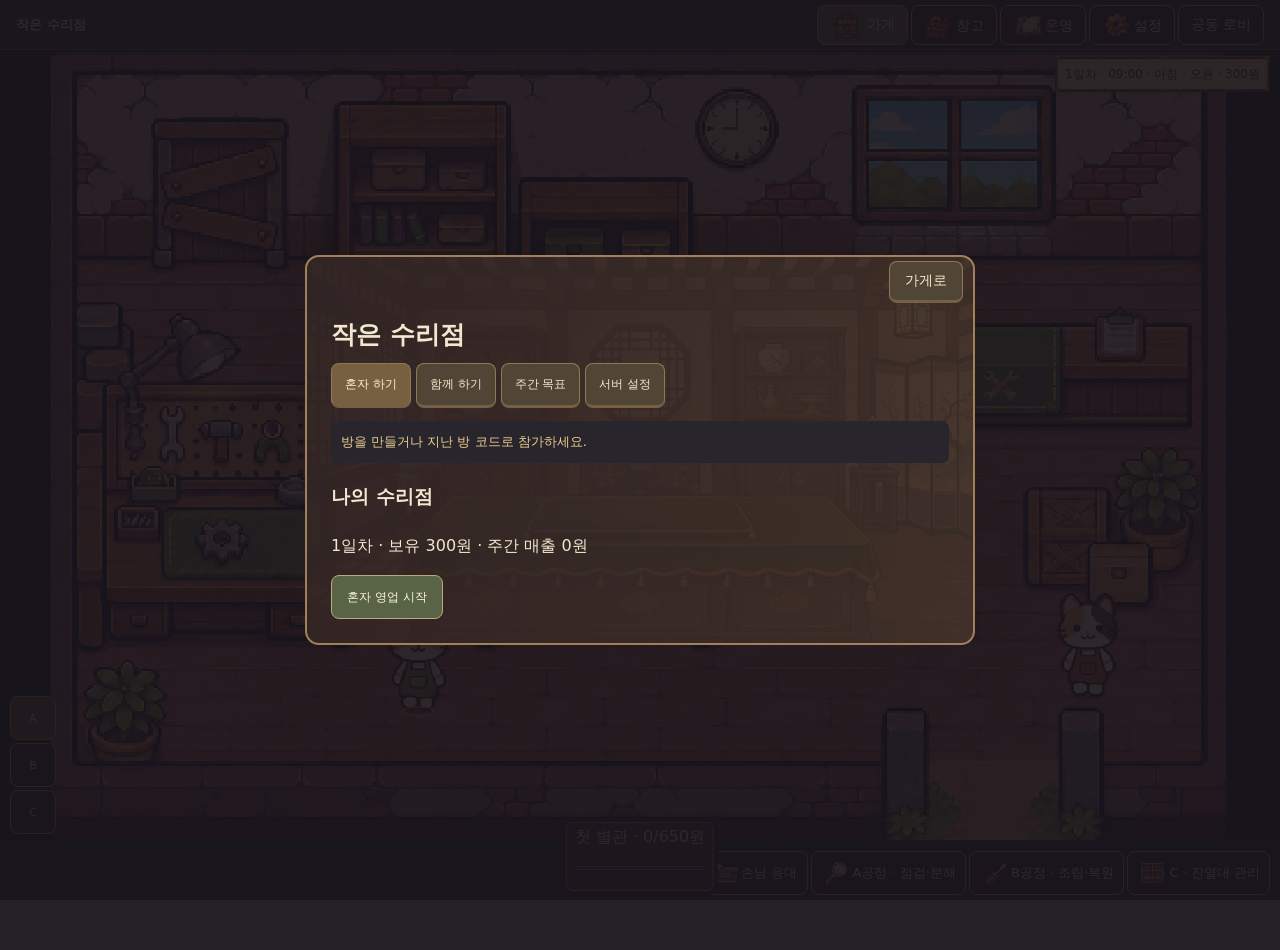
==== commit 825e8cf9: "Add files via upload" ====
--- a/index.html
+++ b/index.html
@@ -1,4 +1,4 @@
-<!doctype html><html lang="ko"><head><meta charset="utf-8"><meta name="viewport" content="width=device-width, initial-scale=1, viewport-fit=cover"><meta name="theme-color" content="#302631"><title>작은 수리점 · 개발판 0.5.18</title><style>
+<!doctype html><html lang="ko"><head><meta charset="utf-8"><meta name="viewport" content="width=device-width, initial-scale=1, viewport-fit=cover"><meta name="theme-color" content="#302631"><title>작은 수리점 · 개발판 0.6.1</title><style>
 :root{color-scheme:dark;font-family:system-ui,-apple-system,'Malgun Gothic',sans-serif;background:#251f28;color:#f2e8d0}*{box-sizing:border-box}body{margin:0;background:radial-gradient(ellipse at top,#453741,#251f28 70%);min-height:100dvh}main{max-width:1100px;margin:auto;padding:24px 18px 32px}header{display:flex;justify-content:space-between;align-items:center;gap:16px;margin:0 0 18px}.eyebrow{font-size:11px;letter-spacing:.15em;color:#b6a18f}h1{font-size:25px;margin:5px 0;font-weight:750}header p{margin:0;font-size:12px;color:#baa995}.badge{font-size:12px;color:#d9c79d;border:1px solid #76634b;background:#3c3331;padding:8px 12px;border-radius:24px;white-space:nowrap}.stage{position:relative;border:4px solid #625044;border-radius:12px;overflow:hidden;box-shadow:0 20px 60px #130f1e66;background:#302631;line-height:0}canvas{width:100%;height:auto;display:block;touch-action:manipulation;image-rendering:pixelated;cursor:crosshair}#loading{position:absolute;inset:0;display:grid;place-items:center;background:#302631;color:#eddbb3;font-size:16px;line-height:1.5}#loading[hidden]{display:none}.hud{position:absolute;top:10px;left:12px;border:1px solid #9a815b66;background:#302631d9;color:#f4e5c4;font-size:11px;line-height:1.4;padding:6px 9px;border-radius:5px;pointer-events:none}.below{display:flex;justify-content:space-between;align-items:flex-start;gap:24px;margin:17px 0}.info{padding-top:5px}#status{margin:0 0 9px;font-size:14px;color:#e1d2b6}#direction{font-size:12px;color:#b7a18e}.actions{display:flex;align-items:center;gap:15px}button{font:inherit;background:#514636;border:1px solid #8f7854;border-bottom:3px solid #756045;color:#f4e8cc;border-radius:8px;cursor:pointer;touch-action:none;-webkit-tap-highlight-color:transparent;user-select:none}button:focus-visible{outline:3px solid #e3c776;outline-offset:3px}button:hover{background:#65543c}button:active,button.pressed{background:#a4864e;transform:translateY(1px);border-bottom-width:1px}.reset{padding:11px 13px;font-size:12px}.pad{display:grid;grid-template-columns:42px 42px 42px;grid-template-rows:38px 38px;gap:5px}.pad button{font-size:20px;line-height:1}.up{grid-column:2}.left{grid-column:1;grid-row:2}.down{grid-column:2;grid-row:2}.right{grid-column:3;grid-row:2}.characters{display:flex;gap:8px;margin:14px 4px 0}.characters button{padding:9px 15px;font-size:12px}.characters button[aria-pressed=true]{background:#a1834a;color:#fff4d7;border-color:#d7bc7a}.note{border-top:1px solid #ffffff13;padding-top:14px;font-size:11px;color:#9d8b81;line-height:1.7} @media(max-width:600px){main{padding:14px 8px 24px}header{margin:0 4px 12px}h1{font-size:21px}.badge{font-size:10px;padding:6px 9px}.stage{border-width:3px;border-radius:8px}.below{gap:12px;margin:12px 5px}.info{max-width:50%}#status{font-size:12px;line-height:1.7}.actions{gap:8px}.reset{padding:9px;font-size:11px}.pad{grid-template-columns:36px 36px 36px;grid-template-rows:35px 35px}.note{margin:0 5px}}
-.business{margin-top:14px;padding:16px;background:#3a3038;border:1px solid #725b50;border-radius:10px;font-size:13px;line-height:1.7}.business p{margin:7px 0;color:#cbb79e}.business-actions{display:flex;flex-wrap:wrap;gap:8px}.business button{padding:10px 14px}.screw.active{background:#977641;border-color:#f0d593;box-shadow:0 0 0 2px #d6ba76}.business button:disabled{opacity:.35;cursor:default}.business [hidden]{display:none}button{touch-action:manipulation} .pad button{touch-action:none}.time-control{font-size:11px;color:#c5b29a}select{background:#4a3c35;color:#f6e7cf;border:1px solid #9b805b;padding:5px;border-radius:4px} [hidden]{display:none!important}.camera{position:fixed;inset:0;z-index:10;background:#19141cda;display:grid;place-items:center;padding:16px;overflow:auto;line-height:1.6}.camera-shell{position:relative;background:#352b31;border:3px solid #a0815a;border-radius:14px;width:min(840px,100%);max-height:94dvh;overflow:auto;box-shadow:0 20px 80px #0008;padding:56px 22px 18px}.camera button{padding:10px 15px}.camera h2{font-size:22px;margin:6px 0}.camera p{font-size:14px}.close{position:absolute;right:12px;top:10px;font-size:12px;z-index:2}#portrait{position:absolute;height:96%;width:70%;object-fit:contain;object-position:center bottom;bottom:0;left:15%;image-rendering:pixelated;animation:breath 4s ease-in-out infinite;transform-origin:center bottom}.counter-top{position:absolute;bottom:0;left:0;right:0;height:24px;background:#b68552;border-top:6px solid #51392d;box-shadow:0 6px 0 #4a3329}.conversation{padding:18px 6px 0}#modal-notice{border-top:1px solid #9b805b44;padding-top:12px;color:#e6ce9d;min-height:38px}.work-board{position:relative;line-height:0}#work-canvas{width:100%;height:auto;image-rendering:pixelated}.bolt{position:absolute;width:42px;height:42px;border-radius:50%;padding:0!important;border:3px solid #4c433a;background:#a7a491;color:#29252b;font-weight:bold;box-shadow:3px 4px #0004}.bolt.current{outline:3px solid #f1d681;outline-offset:3px}.bolt:disabled{opacity:.15}.bolt:nth-of-type(1){left:25%;top:24%}.bolt:nth-of-type(2){right:25%;top:24%}.bolt:nth-of-type(3){left:47%;bottom:13%}progress{display:block;width:100%;height:12px;margin:14px 0;accent-color:#b7cb8f}.part-cards{display:grid;grid-template-columns:repeat(3,1fr);gap:12px}.part-cards article{padding:18px 10px;text-align:center;background:#4a3b34;border:1px solid #8b7154;border-radius:8px}.part-cards article>span{font-size:38px;color:#d6c397}.part-cards h3{font-size:15px}@keyframes breath{50%{transform:translateY(-3px)}}@media(max-width:600px){.camera{padding:6px}.camera-shell{padding:52px 12px 14px}.counter-scene{height:300px}.part-cards{gap:5px}.part-cards article{padding:12px 4px}.camera button{font-size:12px;padding:10px}.bolt{width:34px;height:34px}.camera h2{font-size:19px}}@media(prefers-reduced-motion:reduce){#portrait{animation:none}}.counter-scene{height:350px;position:relative;overflow:hidden;border:3px solid #71583d;background:#65513f}.scene-background{position:absolute;inset:0;width:100%;height:100%;object-fit:cover;image-rendering:pixelated}.bargain{background:#493a32;border:1px solid #a2845c;border-radius:9px;padding:15px;margin:14px 0}.bargain p{font-size:12px;margin:6px 0;color:#d1bfa0}#deal-price{font-size:20px;color:#f0d392;margin:9px 0}.bargain label{font-size:12px}.offer-controls{display:flex;flex-wrap:wrap;gap:8px;align-items:center;margin:7px 0}.offer-controls input{width:110px;padding:11px 10px;border:2px solid #c3a26b;border-radius:6px;background:#2e2728;color:#fff0d6;font:inherit;font-size:17px}.bargain small{color:#c9b28e}#propose{background:#687451;border-color:#aab77d}#accept{background:#897044;border-color:#dec28a}.camera button:disabled{opacity:.4;cursor:default}@media(max-width:600px){.counter-scene{height:280px}.offer-controls{gap:5px}.offer-controls input{width:86px}.bargain{padding:11px}.offer-controls button{padding:10px 8px}}#counter-view:not([hidden]){display:grid;grid-template-columns:minmax(250px,.95fr) minmax(310px,1.05fr);gap:18px}.camera-shell{width:min(1020px,100%)}#counter-view .counter-scene{height:100%;min-height:430px}#counter-view .conversation{padding:0}#counter-view #portrait{height:85%;width:96%;left:2%}.offer-controls input{width:132px;font-size:21px;background:#fff4d8;color:#302631;border:3px solid #ddbb76}.bargain label{display:block;color:#ffe7ad;font-size:14px;font-weight:700}#counter-view h2{margin:4px 0}.conversation .business-actions{gap:7px}.conversation button{font-size:13px}@media(max-width:700px){#counter-view:not([hidden]){grid-template-columns:1fr;gap:10px}#counter-view .counter-scene{height:170px;min-height:170px}#counter-view #portrait{height:99%}.camera-shell{padding-top:49px}.conversation .bargain{margin:10px 0}.conversation h2{font-size:18px}.conversation p{margin:5px 0;font-size:12px}.offer-controls input{width:108px;padding:8px;font-size:19px}}</style><link rel="stylesheet" href="assets/expansion.css"><link rel="stylesheet" href="assets/mobile.css"><link rel="apple-touch-icon" href="assets/apple-touch-icon.png"><link rel="manifest" href="manifest.webmanifest"><meta name="apple-mobile-web-app-capable" content="yes"><meta name="apple-mobile-web-app-status-bar-style" content="black-translucent"><link rel="stylesheet" href="assets/touch-ui.css"></head><body><script>if(matchMedia("(pointer:coarse)").matches||matchMedia("(max-width:1000px) and (max-height:650px)").matches){document.body.classList.add("game-layout");document.body.dataset.page="map"}</script><nav id="game-nav" aria-label="게임 화면 선택"><strong>작은 수리점</strong><button data-page="map" aria-pressed="true">가게</button><button data-page="warehouse" aria-pressed="false">창고</button><button data-page="operations" aria-pressed="false">운영</button><button data-page="settings" aria-pressed="false">설정</button><button id="lobby-shortcut">공동 로비</button><button id="map-view" aria-pressed="false">가게 전경</button></nav><output id="rail-hud" aria-label="영업 현황"></output><div id="rotate-hint"><h2>기기를 가로로 돌려 주세요</h2><p>이 게임은 가로 화면에 맞춰져 있어요.<br>회전되지 않으면 기기의 세로 화면 잠금을 확인해 주세요.</p><button id="portrait-continue">세로로 둘러보기</button></div><dialog id="annex-room" aria-labelledby="annex-title"><div class="annex-bench"><canvas id="annex-object" width="320" height="200"></canvas></div><section><h2 id="annex-title">상인회 납품실</h2><p id="annex-order"></p><p id="annex-stock"></p><button id="annex-deliver">납품하기</button> <button id="annex-close">로비로</button></section></dialog><dialog id="install-guide"><h2 id="install-title">전체화면으로 플레이하기</h2><p id="install-steps"></p><p>추가한 아이콘으로 다시 실행하고 기기를 가로로 돌려 주세요. 멀티플레이 방 참가도 이 아이콘에서 시작해 주세요. 브라우저·기기에 따라 화면 방향 잠금과 전체화면 전환은 지원되지 않을 수 있어요.</p><button id="install-close">알겠어요</button></dialog><main><header><div><div class="eyebrow">A LITTLE REPAIR SHOP</div><h1>작은 수리점</h1><p>손님을 맞고, 고치고, 진열하고, 판매해요.</p></div><span class="badge">개발판 0.5.18 · 공동 수리점</span></header><div class="stage"><canvas id="game" width="1024" height="684" aria-label="바닥을 눌러 고양이를 이동하는 수리점 지도"></canvas><span class="hud" id="shop-hud">09:00 · 오픈</span><div id="loading" role="status">가게 문을 열고 있어요…</div></div><section class="warehouse" id="warehouse" aria-label="물품창고"><div class="warehouse-heading"><h2>물품창고</h2><span id="warehouse-total"></span></div><div class="warehouse-tabs" role="tablist" aria-label="창고 분류"><button role="tab" data-store="raw" aria-selected="true">매입품</button><button role="tab" data-store="prepared" aria-selected="false">분해 완료</button><button role="tab" data-store="ready" aria-selected="false">복원 완료</button><button role="tab" data-store="parts" aria-selected="false">부품</button></div><div class="inventory-layout"><div id="warehouse-grid" class="inventory-grid" role="group" aria-label="창고 보관칸"></div><div id="warehouse-detail" class="inventory-detail" aria-live="polite"></div></div><p id="warehouse-work" class="warehouse-note"></p><details><summary>물건 인계 기록</summary><div id="flow-history"></div></details></section><section class="business" aria-label="가게 운영"><div id="customer"></div><p id="queue"></p><div class="business-actions"><button id="serve">C · 손님 응대</button><button id="repair">A공정 · 점검·분해</button><button id="repair-b">B공정 · 조립·복원</button><button id="exhibit">C · 진열대 관리</button><button id="organize">C · 물건 정리</button><button id="supply">부품 주문</button><button id="receive">C · 택배 수령</button><button id="nextday" hidden>다음 날 오픈</button></div><p id="inventory"></p><p id="stock"></p><p id="deliveries"></p><label class="time-control">영업 시간 <select id="speed" aria-label="시간 흐름 배속"><option value="1">보통</option><option value="4">4배</option><option value="12">12배 · 시간대 확인</option></select></label></section><div class="characters" role="group" aria-label="조작할 캐릭터"><button data-character="A" aria-pressed="true">A · 점검·분해</button><button data-character="B" aria-pressed="false">B · 조립·복원</button><button data-character="C" aria-pressed="false">C · 응대·정리</button></div><div class="below"><div class="info"><p id="status" role="status">이미지를 준비하고 있어요.</p><span id="direction">정면 · 쉬는 중</span></div><div class="actions"><button id="reset" class="reset" type="button">처음 위치</button><div class="pad" aria-label="이동 방향"><button class="up" data-move="back" aria-label="위로 이동" type="button">↑</button><button class="left" data-move="left" aria-label="왼쪽으로 이동" type="button">←</button><button class="down" data-move="front" aria-label="아래로 이동" type="button">↓</button><button class="right" data-move="right" aria-label="오른쪽으로 이동" type="button">→</button></div></div></div><footer class="note">개발판 0.5.18 · 물건 8종 / 자동 저장 / 공동 상점 연결 준비<br>PC: 바닥 클릭 또는 방향키·WASD / 모바일: 바닥 터치 또는 방향 버튼<br>A는 작업대 앞, B는 작업대 오른쪽에서 서로 다른 물건을 동시에 처리합니다. 부품 주문 후 20초가 지나면 입구에서 택배를 수령하세요.<br>오프라인은 A/B/C 전환, 온라인은 각자 한 캐릭터를 조작합니다. 연결 전에는 서버에 접속하지 않습니다.</footer><section class="extension-panel" aria-label="공동 수리점"><div class="panel-title"><div><span class="eyebrow">OUR LITTLE SHOP</span><h2>함께 고치는 하루</h2></div><span id="save-status">오프라인 · 자동 저장</span></div><div class="toolbar"><button id="save-now">지금 저장</button><button id="sound-toggle">효과음 켜기</button><button id="fullscreen">가로 전체화면</button><button id="backup-save">저장 파일 받기</button><label class="file-button">저장 파일 불러오기<input id="restore-save" type="file" accept="application/json"></label><button id="network-open">공동 로비 · 방 만들기 / 참가</button></div><p id="growth-status"></p><div class="upgrade-grid"><button id="upgrade-tools"></button><button id="upgrade-marketing"></button><button id="upgrade-shop"></button></div><div class="ping-bar" aria-label="동료에게 신호 보내기"><span>동료 부르기</span><button data-ping="🔧" title="수리 부탁해요">🔧 수리</button><button data-ping="💰" title="손님 응대 부탁해요">💰 응대</button><button data-ping="📦" title="택배가 왔어요">📦 택배</button><button data-ping="🙋" title="잠깐 도와주세요">🙋 도움</button></div><details><summary>물건 도감 · 성장 기록</summary><div id="item-catalog" class="catalog-grid"></div><div id="ledger"></div></details></section>
-<div id="network-modal" class="network-modal" role="dialog" aria-modal="true" aria-label="3인 공동 수리점"><div class="network-shell"><button id="network-close" class="close">혼자 영업하기</button><h2>우리 셋의 수리점</h2><nav id="lobby-tabs"><button data-lobby="room">공동 상점</button><button data-lobby="goal">주간 목표</button><button data-lobby="server">서버 설정</button></nav><p id="network-status" role="status">방을 만들거나 지난 방 코드로 참가하세요.</p><section data-lobby-pane="goal" hidden><p id="lobby-contract"></p><button id="visit-annex" hidden>상인회 별관 들어가기</button></section><section data-lobby-pane="server" hidden><details id="connection-details"><summary>기존 서버 연결 설정</summary><label>Project URL<input id="supabase-url" type="url" placeholder="https://프로젝트.supabase.co"></label><label>공개 publishable / anon 키<input id="supabase-key" type="password" autocomplete="off" placeholder="공개 접속 키"></label><p class="small">기존 Supabase 프로젝트를 사용합니다. 비밀키와 service_role 키는 입력하지 마세요.</p><button id="connect-server">서버 연결</button></details></section><section data-lobby-pane="room"><label>내 이름<input id="player-name" maxlength="20" value="고양이"></label><div class="toolbar"><button id="create-room">새 공동 상점 만들기</button><input id="room-code" maxlength="8" placeholder="8자리 방 코드" aria-label="방 코드"><button id="join-room">참가 / 이어하기</button></div><div id="room-members"></div><div class="toolbar"><button id="ready-room" disabled>준비하기</button><button id="start-room" disabled>방장 · 영업 시작</button></div></section></div></div></main><div id="camera" class="camera" hidden role="dialog" aria-modal="true" aria-label="가게 작업 화면"><div class="camera-shell"><nav class="touch-camera-tabs" aria-label="작업 화면 메뉴"><div data-tabs="counter"><button data-touch-tab="offer" aria-pressed="true"><i class="art-icon icon-tag"></i>가격 제안</button><button data-touch-tab="facts"><i class="art-icon icon-glass"></i>물품 가치</button></div><div data-tabs="work"><button data-touch-tab="work" aria-pressed="true"><i class="art-icon icon-driver"></i>수리</button><button data-touch-tab="help"><i class="art-icon icon-glass"></i>작업 안내</button><button data-touch-tab="materials"><i class="art-icon icon-crate"></i>재료·인계</button></div><div data-tabs="display"><button data-touch-tab="price" aria-pressed="true"><i class="art-icon icon-tag"></i>가격·진열</button><button data-touch-tab="organize"><i class="art-icon icon-crate"></i>옮기기·회수</button></div><div data-tabs="picker"><strong>수리할 물품 선택</strong></div><div data-tabs="supply"><strong>부품 주문</strong></div></nav><button id="modal-close" class="close">가게로 돌아가기 ×</button><section id="counter-view" hidden><div class="trade-object"><div class="trade-item-stage"><div class="trade-speech"><span id="reaction" class="reaction"></span><h2 id="counter-name"></h2><small id="customer-personality"></small><p id="dialogue" role="status"></p></div><img id="counter-bg" class="scene-background" alt="수리점 거래 테이블"><canvas id="item-view" width="1008" height="568" aria-label="거래 물품을 올려놓은 테이블"></canvas><span id="trade-kind"></span></div><div class="trade-item-caption"><strong id="item-condition"></strong><p id="item-fault"></p></div></div><div class="conversation"><img id="portrait" hidden alt=""><div class="trade-facts"><dl class="valuation"><div><dt>현재 상태 평가 · 추정</dt><dd id="value-current"></dd></div><div><dt>수리 완료 기준가</dt><dd id="value-restored"></dd></div><div><dt>교체 부품비 · 1회</dt><dd id="value-cost"></dd></div></dl><p id="value-margin"></p></div><div class="trade-offer"><div id="bargain" class="bargain" hidden><strong id="deal-item"></strong><p id="deal-reference"></p><div id="deal-price"></div><label for="offer-price">내 제안 금액</label><div class="offer-controls"><button id="offer-less" aria-label="제안 가격 5원 내리기">−5</button><input id="offer-price" autocomplete="off" type="number" inputmode="numeric" min="1" step="1" aria-describedby="deal-range"><span>원</span><button id="offer-more" aria-label="제안 가격 5원 올리기">+5</button><button id="propose">이 가격 제안</button></div><small id="deal-range"></small></div><select id="trade-sale-select" aria-label="판매할 진열품" hidden></select></div><div class="business-actions trade-choices"><button id="accept">거래 확정</button><button id="sell0"></button><button id="sell1"></button><button id="sell2"></button><button id="sell3"></button><button id="sell4"></button><button id="sell5"></button><button id="decline">이번에는 거래하지 않기</button></div></div></section><section id="work-picker" hidden><span class="eyebrow">ITEMS &amp; PARTS</span><h2 id="picker-title"></h2><p id="picker-hint"></p><div class="inventory-layout"><div id="picker-items" class="inventory-grid" role="group" aria-label="인수 물품 보관칸"></div><div id="picker-detail" class="inventory-detail" aria-live="polite"></div></div><div class="business-actions"><button id="picker-supply">부품 재고·주문 확인</button></div></section><section id="work-view" hidden><span class="eyebrow">수리 작업대</span><h2 id="work-title"></h2><ol id="work-steps" class="work-steps"><li>분해·세척</li><li>부품 교체</li><li>조립·복원</li><li>최종 검사</li></ol><div class="work-help"><p id="work-instruction" role="status"></p><p id="work-side-instruction" class="work-side-instruction"></p><div id="work-material-status" class="work-material-status"></div></div><div class="bench-closeup"><canvas id="bench-detail" width="800" height="760" aria-label="눈앞의 수리 물품과 작업 위치"></canvas></div><div class="bench-tray"><strong id="bench-hint" role="status"></strong><div id="bench-choices"></div></div><div class="work-board"><canvas id="work-canvas" width="720" height="420" aria-label="분해하고 부품을 교체하는 작업대"></canvas><button id="screw0" class="bolt">1</button><button id="screw1" class="bolt">2</button><button id="screw2" class="bolt">3</button></div><progress id="work-progress" max="1" value="0" aria-label="전체 수리 진행"></progress><div class="business-actions work-actions"><button id="replace">필요 부품 교체</button><button id="test">작동 검사 시작</button><button id="wipe-item">표면 정리</button><button id="rotate-part">방향 돌리기 ↻</button><button id="fit-part">맞춰 끼우기</button><button id="pass-repair">현재 공정 내려놓기</button><button id="cancel-repair">현재 공정 취소 · 대기함 반환</button></div></section><section id="display-view" hidden><span class="eyebrow">C · DISPLAY TABLE</span><h2>중앙 진열 테이블</h2><p id="display-summary"></p><p class="display-help">칸을 선택하고 아래 완료품을 골라 진열하세요. 진열품은 다른 칸으로 옮기거나 보관함으로 회수할 수 있어요.</p><div class="display-table-scene"><canvas id="display-room" width="760" height="612" aria-label="가게 중앙 진열 테이블을 가까이 보는 화면"></canvas><div id="display-slots" class="display-cabinet" aria-label="테이블 위 판매 진열칸"></div></div><div id="display-detail" class="display-detail" aria-live="polite"></div><div class="display-price-pane"><label for="display-price-item">가격을 정할 물품</label><select id="display-price-item"></select><label for="display-price-input">진열 판매가</label><div class="listing-price-row"><input id="display-price-input" aria-label="진열 판매가" type="number" min="1" step="1" required inputmode="numeric"><span>원</span><button id="display-price-save">가격 저장</button></div><p id="display-price-range"></p><p id="display-price-state" role="status"></p><button id="display-price-place">저장한 가격으로 선택 칸에 진열</button></div><details class="display-tools"><summary>진열 정리·이동</summary><div class="business-actions"><button id="display-withdraw">선택 진열품 회수</button><button id="display-move">선택 진열품 위치 옮기기</button><button id="display-auto">설정가로 일괄 진열</button><button id="display-sort">보관함 정리</button></div></details><p id="display-prompt" role="status"></p><h3>수리를 마친 완료품</h3><div id="display-ready" class="queue-gallery"></div><p class="display-help">가격표는 저장한 판매가예요. 기준가와 구분해 표시하며 실제 거래 금액은 카운터 흥정으로 정합니다.</p></section><section id="supply-view" hidden><span class="eyebrow">PARTS CATALOG</span><h2>수리 부품 주문</h2><p>주문하면 영업시간 기준 20초 뒤 입구로 배송됩니다.<br>택배를 직접 수령해야 부품 재고에 들어갑니다.</p><div class="part-cards"><article><span>⚙</span><h3>톱니바퀴</h3><p>3개 · 40원</p><button id="order-gear">주문하기</button></article><article><span>↝</span><h3>태엽</h3><p>3개 · 30원</p><button id="order-spring">주문하기</button></article><article><span>ϟ</span><h3>전기 접점</h3><p>3개 · 50원</p><button id="order-contact">주문하기</button></article><article><span>◈</span><h3>접합·세척재</h3><p>3개 · 30원</p><button id="order-polish">주문하기</button></article><article><span>▨</span><h3>복원 안료</h3><p>3개 · 60원</p><button id="order-paint">주문하기</button></article><article><span>▥</span><h3>목재·천</h3><p>3개 · 50원</p><button id="order-wood">주문하기</button></article></div></section><p id="modal-notice" role="status"></p></div></div><script src="assets/scene-assets.js"></script><script src="src/base-engine.js"></script><script src="src/game.js"></script><script src="src/pipeline.js"></script><script src="src/transport.js"></script><script src="config.js"></script><script src="src/parts.js"></script><script src="src/ui-art.js"></script><script src="src/workshop.js"></script><script src="src/item-art.js"></script><script src="src/world-items.js"></script><script src="src/lighting.js"></script><script src="src/bench-controls.js"></script><script src="src/shop-ui.js"></script><script src="src/mobile.js"></script><dialog id="price-pad" aria-label="금액 입력"><form method="dialog"><div class="price-pad-head"><strong>금액을 입력하세요</strong><button value="cancel" aria-label="금액 입력 닫기">×</button></div><output id="pad-value">0</output><div id="pad-keys"></div><button id="pad-done" value="apply">이 금액 사용</button></form></dialog><script src="src/touch-ui.js"></script></body></html>
+.business{margin-top:14px;padding:16px;background:#3a3038;border:1px solid #725b50;border-radius:10px;font-size:13px;line-height:1.7}.business p{margin:7px 0;color:#cbb79e}.business-actions{display:flex;flex-wrap:wrap;gap:8px}.business button{padding:10px 14px}.screw.active{background:#977641;border-color:#f0d593;box-shadow:0 0 0 2px #d6ba76}.business button:disabled{opacity:.35;cursor:default}.business [hidden]{display:none}button{touch-action:manipulation} .pad button{touch-action:none}.time-control{font-size:11px;color:#c5b29a}select{background:#4a3c35;color:#f6e7cf;border:1px solid #9b805b;padding:5px;border-radius:4px} [hidden]{display:none!important}.camera{position:fixed;inset:0;z-index:10;background:#19141cda;display:grid;place-items:center;padding:16px;overflow:auto;line-height:1.6}.camera-shell{position:relative;background:#352b31;border:3px solid #a0815a;border-radius:14px;width:min(840px,100%);max-height:94dvh;overflow:auto;box-shadow:0 20px 80px #0008;padding:56px 22px 18px}.camera button{padding:10px 15px}.camera h2{font-size:22px;margin:6px 0}.camera p{font-size:14px}.close{position:absolute;right:12px;top:10px;font-size:12px;z-index:2}#portrait{position:absolute;height:96%;width:70%;object-fit:contain;object-position:center bottom;bottom:0;left:15%;image-rendering:pixelated;animation:breath 4s ease-in-out infinite;transform-origin:center bottom}.counter-top{position:absolute;bottom:0;left:0;right:0;height:24px;background:#b68552;border-top:6px solid #51392d;box-shadow:0 6px 0 #4a3329}.conversation{padding:18px 6px 0}#modal-notice{border-top:1px solid #9b805b44;padding-top:12px;color:#e6ce9d;min-height:38px}.work-board{position:relative;line-height:0}#work-canvas{width:100%;height:auto;image-rendering:pixelated}.bolt{position:absolute;width:42px;height:42px;border-radius:50%;padding:0!important;border:3px solid #4c433a;background:#a7a491;color:#29252b;font-weight:bold;box-shadow:3px 4px #0004}.bolt.current{outline:3px solid #f1d681;outline-offset:3px}.bolt:disabled{opacity:.15}.bolt:nth-of-type(1){left:25%;top:24%}.bolt:nth-of-type(2){right:25%;top:24%}.bolt:nth-of-type(3){left:47%;bottom:13%}progress{display:block;width:100%;height:12px;margin:14px 0;accent-color:#b7cb8f}.part-cards{display:grid;grid-template-columns:repeat(3,1fr);gap:12px}.part-cards article{padding:18px 10px;text-align:center;background:#4a3b34;border:1px solid #8b7154;border-radius:8px}.part-cards article>span{font-size:38px;color:#d6c397}.part-cards h3{font-size:15px}@keyframes breath{50%{transform:translateY(-3px)}}@media(max-width:600px){.camera{padding:6px}.camera-shell{padding:52px 12px 14px}.counter-scene{height:300px}.part-cards{gap:5px}.part-cards article{padding:12px 4px}.camera button{font-size:12px;padding:10px}.bolt{width:34px;height:34px}.camera h2{font-size:19px}}@media(prefers-reduced-motion:reduce){#portrait{animation:none}}.counter-scene{height:350px;position:relative;overflow:hidden;border:3px solid #71583d;background:#65513f}.scene-background{position:absolute;inset:0;width:100%;height:100%;object-fit:cover;image-rendering:pixelated}.bargain{background:#493a32;border:1px solid #a2845c;border-radius:9px;padding:15px;margin:14px 0}.bargain p{font-size:12px;margin:6px 0;color:#d1bfa0}#deal-price{font-size:20px;color:#f0d392;margin:9px 0}.bargain label{font-size:12px}.offer-controls{display:flex;flex-wrap:wrap;gap:8px;align-items:center;margin:7px 0}.offer-controls input{width:110px;padding:11px 10px;border:2px solid #c3a26b;border-radius:6px;background:#2e2728;color:#fff0d6;font:inherit;font-size:17px}.bargain small{color:#c9b28e}#propose{background:#687451;border-color:#aab77d}#accept{background:#897044;border-color:#dec28a}.camera button:disabled{opacity:.4;cursor:default}@media(max-width:600px){.counter-scene{height:280px}.offer-controls{gap:5px}.offer-controls input{width:86px}.bargain{padding:11px}.offer-controls button{padding:10px 8px}}#counter-view:not([hidden]){display:grid;grid-template-columns:minmax(250px,.95fr) minmax(310px,1.05fr);gap:18px}.camera-shell{width:min(1020px,100%)}#counter-view .counter-scene{height:100%;min-height:430px}#counter-view .conversation{padding:0}#counter-view #portrait{height:85%;width:96%;left:2%}.offer-controls input{width:132px;font-size:21px;background:#fff4d8;color:#302631;border:3px solid #ddbb76}.bargain label{display:block;color:#ffe7ad;font-size:14px;font-weight:700}#counter-view h2{margin:4px 0}.conversation .business-actions{gap:7px}.conversation button{font-size:13px}@media(max-width:700px){#counter-view:not([hidden]){grid-template-columns:1fr;gap:10px}#counter-view .counter-scene{height:170px;min-height:170px}#counter-view #portrait{height:99%}.camera-shell{padding-top:49px}.conversation .bargain{margin:10px 0}.conversation h2{font-size:18px}.conversation p{margin:5px 0;font-size:12px}.offer-controls input{width:108px;padding:8px;font-size:19px}}</style><link rel="stylesheet" href="assets/expansion.css"><link rel="stylesheet" href="assets/mobile.css"><link rel="apple-touch-icon" href="assets/apple-touch-icon.png"><link rel="manifest" href="manifest.webmanifest"><meta name="apple-mobile-web-app-capable" content="yes"><meta name="apple-mobile-web-app-status-bar-style" content="black-translucent"><link rel="stylesheet" href="assets/touch-ui.css"></head><body><script>document.body.classList.add("game-layout");document.body.dataset.page="map";</script><nav id="game-nav" aria-label="게임 화면 선택"><strong>작은 수리점</strong><button data-page="map" aria-pressed="true">가게</button><button data-page="warehouse" aria-pressed="false">창고</button><button data-page="operations" aria-pressed="false">운영</button><button data-page="settings" aria-pressed="false">설정</button><button id="lobby-shortcut">공동 로비</button><button id="map-view" aria-pressed="false">가게 전경</button></nav><aside id="shift-board"><button id="goal-open"><span id="shift-total"></span><progress id="shift-gauge" max="650" value="0"></progress></button><button id="shift-next" hidden></button></aside><output id="rail-hud" aria-label="영업 현황"></output><div id="rotate-hint"><h2>기기를 가로로 돌려 주세요</h2><p>이 게임은 가로 화면에 맞춰져 있어요.<br>회전되지 않으면 기기의 세로 화면 잠금을 확인해 주세요.</p><button id="portrait-continue">세로로 둘러보기</button></div><dialog id="annex-room" aria-labelledby="annex-title"><div class="annex-bench"><canvas id="annex-object" width="320" height="200"></canvas></div><section><h2 id="annex-title">상인회 납품실</h2><p id="annex-order"></p><p id="annex-stock"></p><button id="annex-deliver">납품하기</button> <button id="annex-close">로비로</button></section></dialog><dialog id="install-guide"><h2 id="install-title">전체화면으로 플레이하기</h2><p id="install-steps"></p><p>추가한 아이콘으로 다시 실행하고 기기를 가로로 돌려 주세요. 멀티플레이 방 참가도 이 아이콘에서 시작해 주세요. 브라우저·기기에 따라 화면 방향 잠금과 전체화면 전환은 지원되지 않을 수 있어요.</p><button id="install-close">알겠어요</button></dialog><main><header><div><div class="eyebrow">A LITTLE REPAIR SHOP</div><h1>작은 수리점</h1><p>손님을 맞고, 고치고, 진열하고, 판매해요.</p></div><span class="badge">개발판 0.6.1 · 공동 수리점</span></header><div class="stage"><canvas id="game" width="1024" height="684" aria-label="바닥을 눌러 고양이를 이동하는 수리점 지도"></canvas><span class="hud" id="shop-hud">09:00 · 오픈</span><div id="loading" role="status">가게 문을 열고 있어요…</div></div><section class="warehouse" id="warehouse" aria-label="물품창고"><div class="warehouse-heading"><h2>물품창고</h2><span id="warehouse-total"></span></div><div class="warehouse-tabs" role="tablist" aria-label="창고 분류"><button role="tab" data-store="raw" aria-selected="true">매입품</button><button role="tab" data-store="prepared" aria-selected="false">분해 완료</button><button role="tab" data-store="ready" aria-selected="false">복원 완료</button><button role="tab" data-store="parts" aria-selected="false">부품</button></div><div class="inventory-layout"><div id="warehouse-grid" class="inventory-grid" role="group" aria-label="창고 보관칸"></div><div id="warehouse-detail" class="inventory-detail" aria-live="polite"></div></div><p id="warehouse-work" class="warehouse-note"></p><details><summary>물건 인계 기록</summary><div id="flow-history"></div></details></section><section class="business" aria-label="가게 운영"><nav class="ops-tabs" aria-label="운영 메뉴"><button data-ops="actions" aria-pressed="true">업무</button><button data-ops="stock" aria-pressed="false">재고·배송</button></nav><div id="customer"></div><p id="queue"></p><div class="business-actions"><button id="serve">손님 응대</button><button id="repair">A공정 · 점검·분해</button><button id="repair-b">B공정 · 조립·복원</button><button id="exhibit">C · 진열대 관리</button><button id="organize">C · 물건 정리</button><button id="supply">부품 주문</button><button id="receive">C · 택배 수령</button><button id="nextday" hidden>다음 날 오픈</button></div><p id="inventory"></p><p id="stock"></p><p id="deliveries"></p><label class="time-control">영업 시간 <select id="speed" aria-label="시간 흐름 배속"><option value="1">보통</option><option value="4">4배</option><option value="12">12배 · 시간대 확인</option></select></label></section><div class="characters" role="group" aria-label="조작할 캐릭터"><button data-character="A" aria-pressed="true">A</button><button data-character="B" aria-pressed="false">B</button><button data-character="C" aria-pressed="false">C</button></div><div class="below"><div class="info"><p id="status" role="status">이미지를 준비하고 있어요.</p><span id="direction">정면 · 쉬는 중</span></div><div class="actions"><button id="reset" class="reset" type="button">처음 위치</button><div class="pad" aria-label="이동 방향"><button class="up" data-move="back" aria-label="위로 이동" type="button">↑</button><button class="left" data-move="left" aria-label="왼쪽으로 이동" type="button">←</button><button class="down" data-move="front" aria-label="아래로 이동" type="button">↓</button><button class="right" data-move="right" aria-label="오른쪽으로 이동" type="button">→</button></div></div></div><footer class="note">개발판 0.6.1 · 물건 8종 / 자동 저장 / 공동 상점 연결 준비<br>PC: 바닥 클릭 또는 방향키·WASD / 모바일: 바닥 터치 또는 방향 버튼<br>A는 작업대 앞, B는 작업대 오른쪽에서 서로 다른 물건을 동시에 처리합니다. 부품 주문 후 20초가 지나면 입구에서 택배를 수령하세요.<br>오프라인은 A/B/C 전환, 온라인은 각자 한 캐릭터를 조작합니다. 연결 전에는 서버에 접속하지 않습니다.</footer><section class="extension-panel" aria-label="공동 수리점"><div class="panel-title"><div><span class="eyebrow">OUR LITTLE SHOP</span><h2>함께 고치는 하루</h2></div><span id="save-status">오프라인 · 자동 저장</span></div><div class="toolbar"><button id="save-now">지금 저장</button><button id="sound-toggle">효과음 켜기</button><button id="fullscreen">가로 전체화면</button><button id="backup-save">저장 파일 받기</button><label class="file-button">저장 파일 불러오기<input id="restore-save" type="file" accept="application/json"></label><button id="network-open">공동 로비 · 방 만들기 / 참가</button></div><p id="growth-status"></p><div class="upgrade-grid"><button id="upgrade-tools"></button><button id="upgrade-marketing"></button><button id="upgrade-shop"></button></div><div class="ping-bar" aria-label="동료에게 신호 보내기"><span>동료 부르기</span><button data-ping="🔧" title="수리 부탁해요">🔧 수리</button><button data-ping="💰" title="손님 응대 부탁해요">💰 응대</button><button data-ping="📦" title="택배가 왔어요">📦 택배</button><button data-ping="🙋" title="잠깐 도와주세요">🙋 도움</button></div><details><summary>물건 도감 · 성장 기록</summary><div id="item-catalog" class="catalog-grid"></div><div id="ledger"></div></details></section>
+<div id="network-modal" class="network-modal" role="dialog" aria-modal="true" aria-label="3인 공동 수리점"><div class="network-shell"><button id="network-close" class="close">가게로</button><h2>작은 수리점</h2><nav id="lobby-tabs"><button data-lobby="solo">혼자 하기</button><button data-lobby="room">함께 하기</button><button data-lobby="goal">주간 목표</button><button data-lobby="server">서버 설정</button></nav><p id="network-status" role="status">방을 만들거나 지난 방 코드로 참가하세요.</p><section data-lobby-pane="solo"><h3>나의 수리점</h3><p id="solo-summary"></p><button id="solo-start">혼자 영업 시작</button></section><section data-lobby-pane="goal" hidden><h3>주간 매출 목표</h3><small id="goal-days"></small><progress id="contract-gauge" max="650" value="0"></progress><p id="lobby-contract"></p><button id="approve-expansion" hidden>승인서 사용 · 별관 열기</button><button id="visit-annex" hidden>상인회 별관 들어가기</button></section><section data-lobby-pane="server" hidden><details id="connection-details"><summary>기존 서버 연결 설정</summary><label>Project URL<input id="supabase-url" type="url" placeholder="https://프로젝트.supabase.co"></label><label>공개 publishable / anon 키<input id="supabase-key" type="password" autocomplete="off" placeholder="공개 접속 키"></label><p class="small">기존 Supabase 프로젝트를 사용합니다. 비밀키와 service_role 키는 입력하지 마세요.</p><button id="connect-server">서버 연결</button></details></section><section data-lobby-pane="room"><label>내 이름<input id="player-name" maxlength="20" value="고양이"></label><div class="toolbar"><button id="create-room">새 공동 상점 만들기</button><input id="room-code" maxlength="8" placeholder="8자리 방 코드" aria-label="방 코드"><button id="join-room">참가 / 이어하기</button></div><div id="room-members"></div><div class="toolbar"><button id="ready-room" disabled>준비하기</button><button id="start-room" disabled>방장 · 영업 시작</button></div></section></div></div></main><div id="camera" class="camera" hidden role="dialog" aria-modal="true" aria-label="가게 작업 화면"><div class="camera-shell"><nav class="touch-camera-tabs" aria-label="작업 화면 메뉴"><div data-tabs="counter"><button data-touch-tab="offer" aria-pressed="true"><i class="art-icon icon-tag"></i>가격 제안</button><button data-touch-tab="facts"><i class="art-icon icon-glass"></i>물품 가치</button></div><div data-tabs="work"><button data-touch-tab="work" aria-pressed="true"><i class="art-icon icon-driver"></i>수리</button><button data-touch-tab="help"><i class="art-icon icon-glass"></i>작업 안내</button><button data-touch-tab="materials"><i class="art-icon icon-crate"></i>재료·인계</button></div><div data-tabs="display"><button data-touch-tab="price" aria-pressed="true"><i class="art-icon icon-tag"></i>가격·진열</button><button data-touch-tab="organize"><i class="art-icon icon-crate"></i>옮기기·회수</button></div><div data-tabs="picker"><strong>수리할 물품 선택</strong></div><div data-tabs="supply"><strong>부품 주문</strong></div></nav><button id="modal-close" class="close">가게로 돌아가기 ×</button><section id="counter-view" hidden><div class="trade-object"><div class="trade-item-stage"><div class="trade-speech"><span id="reaction" class="reaction"></span><h2 id="counter-name"></h2><small id="customer-personality"></small><p id="dialogue" role="status"></p></div><img id="counter-bg" class="scene-background" alt="수리점 거래 테이블"><canvas id="item-view" width="1008" height="568" aria-label="거래 물품을 올려놓은 테이블"></canvas><span id="trade-kind"></span></div><div class="trade-item-caption"><strong id="item-condition"></strong><p id="item-fault"></p></div></div><div class="conversation"><img id="portrait" hidden alt=""><div class="trade-facts"><dl class="valuation"><div><dt>현재 상태 평가 · 추정</dt><dd id="value-current"></dd></div><div><dt>수리 완료 기준가</dt><dd id="value-restored"></dd></div><div><dt>교체 부품비 · 1회</dt><dd id="value-cost"></dd></div></dl><p id="value-margin"></p></div><div class="trade-offer"><div id="bargain" class="bargain" hidden><strong id="deal-item"></strong><p id="deal-reference"></p><div id="deal-price"></div><label for="offer-price">내 제안 금액</label><div class="offer-controls"><button id="offer-less" aria-label="제안 가격 5원 내리기">−5</button><input id="offer-price" autocomplete="off" type="number" inputmode="numeric" min="1" step="1" aria-describedby="deal-range"><span>원</span><button id="offer-more" aria-label="제안 가격 5원 올리기">+5</button><button id="propose">이 가격 제안</button></div><small id="deal-range"></small></div><select id="trade-sale-select" aria-label="판매할 진열품" hidden></select></div><div class="business-actions trade-choices"><button id="accept">거래 확정</button><button id="sell0"></button><button id="sell1"></button><button id="sell2"></button><button id="sell3"></button><button id="sell4"></button><button id="sell5"></button><button id="decline">이번에는 거래하지 않기</button></div></div></section><section id="work-picker" hidden><span class="eyebrow">ITEMS &amp; PARTS</span><h2 id="picker-title"></h2><p id="picker-hint"></p><div class="inventory-layout"><div id="picker-items" class="inventory-grid" role="group" aria-label="인수 물품 보관칸"></div><div id="picker-detail" class="inventory-detail" aria-live="polite"></div></div><div class="business-actions"><button id="picker-supply">부품 재고·주문 확인</button></div></section><section id="work-view" hidden><span class="eyebrow">수리 작업대</span><h2 id="work-title"></h2><ol id="work-steps" class="work-steps"><li>분해·세척</li><li>부품 교체</li><li>조립·복원</li><li>최종 검사</li></ol><div class="work-help"><p id="work-instruction" role="status"></p><p id="work-side-instruction" class="work-side-instruction"></p><div id="work-material-status" class="work-material-status"></div></div><div class="bench-closeup"><canvas id="bench-detail" width="800" height="760" aria-label="눈앞의 수리 물품과 작업 위치"></canvas></div><div class="bench-tray"><strong id="bench-hint" role="status"></strong><div id="bench-choices"></div></div><nav id="work-relay" aria-label="작업 인계"><button id="solo-follow" hidden></button><button id="relay-menu" aria-expanded="false">인계 ⇄</button><span id="relay-people" hidden><button data-relay="A">A에게</button><button data-relay="B">B에게</button><button data-relay="C">C에게</button></span><button id="relay-next" hidden>다음 물건 →</button></nav><div class="work-board"><canvas id="work-canvas" width="720" height="420" aria-label="분해하고 부품을 교체하는 작업대"></canvas><button id="screw0" class="bolt">1</button><button id="screw1" class="bolt">2</button><button id="screw2" class="bolt">3</button></div><progress id="work-progress" max="1" value="0" aria-label="전체 수리 진행"></progress><div class="business-actions work-actions"><button id="replace">필요 부품 교체</button><button id="test">작동 검사 시작</button><button id="wipe-item">표면 정리</button><button id="rotate-part">방향 돌리기 ↻</button><button id="fit-part">맞춰 끼우기</button><button id="pass-repair">현재 공정 내려놓기</button><button id="cancel-repair">현재 공정 취소 · 대기함 반환</button></div></section><section id="display-view" hidden><span class="eyebrow">C · DISPLAY TABLE</span><h2>중앙 진열 테이블</h2><p id="display-summary"></p><p class="display-help">칸을 선택하고 아래 완료품을 골라 진열하세요. 진열품은 다른 칸으로 옮기거나 보관함으로 회수할 수 있어요.</p><div class="display-table-scene"><canvas id="display-room" width="760" height="612" aria-label="가게 중앙 진열 테이블을 가까이 보는 화면"></canvas><div id="display-slots" class="display-cabinet" aria-label="테이블 위 판매 진열칸"></div></div><div id="display-detail" class="display-detail" aria-live="polite"></div><div class="display-price-pane"><label for="display-price-item">가격을 정할 물품</label><select id="display-price-item"></select><label for="display-price-input">진열 판매가</label><div class="listing-price-row"><input id="display-price-input" aria-label="진열 판매가" type="number" min="1" step="1" required inputmode="numeric"><span>원</span><button id="display-price-save">가격 저장</button></div><p id="display-price-range"></p><p id="display-price-state" role="status"></p><button id="display-price-place">저장한 가격으로 선택 칸에 진열</button></div><details class="display-tools"><summary>진열 정리·이동</summary><div class="business-actions"><button id="display-withdraw">선택 진열품 회수</button><button id="display-move">선택 진열품 위치 옮기기</button><button id="display-auto">설정가로 일괄 진열</button><button id="display-sort">보관함 정리</button></div></details><p id="display-prompt" role="status"></p><h3>수리를 마친 완료품</h3><div id="display-ready" class="queue-gallery"></div><p class="display-help">가격표는 저장한 판매가예요. 기준가와 구분해 표시하며 실제 거래 금액은 카운터 흥정으로 정합니다.</p></section><section id="supply-view" hidden><span class="eyebrow">PARTS CATALOG</span><h2>수리 부품 주문</h2><p>주문하면 영업시간 기준 20초 뒤 입구로 배송됩니다.<br>택배를 직접 수령해야 부품 재고에 들어갑니다.</p><div class="part-cards"><article><span>⚙</span><h3>톱니바퀴</h3><p>3개 · 40원</p><button id="order-gear">담기</button></article><article><span>↝</span><h3>태엽</h3><p>3개 · 30원</p><button id="order-spring">담기</button></article><article><span>ϟ</span><h3>전기 접점</h3><p>3개 · 50원</p><button id="order-contact">담기</button></article><article><span>◈</span><h3>접합·세척재</h3><p>3개 · 30원</p><button id="order-polish">담기</button></article><article><span>▨</span><h3>복원 안료</h3><p>3개 · 60원</p><button id="order-paint">담기</button></article><article><span>▥</span><h3>목재·천</h3><p>3개 · 50원</p><button id="order-wood">담기</button></article></div><aside id="cart-sheet"><h3>주문서</h3><div id="cart-lines"></div><output id="cart-total" aria-live="polite"></output><button id="cart-confirm">구매 확정</button><small id="cart-result" role="status"></small></aside></section><p id="modal-notice" role="status"></p></div></div><script src="assets/scene-assets.js"></script><script src="src/base-engine.js"></script><script src="src/game.js"></script><script src="src/pipeline.js"></script><script src="src/transport.js"></script><script src="config.js"></script><script src="src/parts.js"></script><script src="src/ui-art.js"></script><script src="src/workshop.js"></script><script src="src/item-art.js"></script><script src="src/world-items.js"></script><script src="src/lighting.js"></script><script src="src/bench-controls.js"></script><script src="src/shop-ui.js"></script><script src="src/mobile.js"></script><dialog id="price-pad" aria-label="금액 입력"><form method="dialog"><div class="price-pad-head"><strong>금액을 입력하세요</strong><button value="cancel" aria-label="금액 입력 닫기">×</button></div><output id="pad-value">0</output><div id="pad-keys"></div><button id="pad-done" value="apply">이 금액 사용</button></form></dialog><script src="src/touch-ui.js"></script></body></html>
--- a/assets/touch-ui.css
+++ b/assets/touch-ui.css
@@ -196,3 +196,90 @@
  #network-modal button,#network-modal input{min-height:34px;padding:5px 10px}
  #room-members{display:flex;gap:12px;flex-wrap:wrap}
 }
+
+@media (orientation:landscape){
+ .game-layout[data-page=map]{--rail:46px}
+ .game-layout[data-page=map] .stage{margin:0;width:100%;--left-gap:0px;--right-gap:0px}
+ .game-layout[data-page=map] #game-nav{width:94px;grid-template-columns:repeat(2,44px)}
+ .game-layout[data-page=map] #game-nav button[data-page],
+ .game-layout[data-page=map] .business .business-actions .art-button{font-size:0;width:44px;height:44px;padding:2px}
+ .game-layout[data-page=map] .business-actions .art-button:before{width:32px;height:32px;margin:0}
+ .game-layout[data-page=map] #game-nav button[data-page]::before{width:32px;height:32px}
+ .game-layout[data-page=map] #rail-hud{width:auto;max-width:45vw;white-space:nowrap}
+ .game-layout[data-page=map] #map-view,.game-layout[data-page=map] #lobby-shortcut{font-size:11px}
+ .game-layout .camera[data-mode=work][data-touch-pane=work] .camera-shell{padding:0;width:100vw;max-width:none}
+ .game-layout .camera[data-mode=work][data-touch-pane=work] #work-view:not([hidden]){position:absolute;inset:0;display:block;height:100%;width:100%;margin:0}
+ .game-layout .camera[data-mode=work][data-touch-pane=work] #work-view>.work-board{position:absolute;inset:0;width:100%;height:100%;max-width:none;max-height:none;aspect-ratio:auto}
+ .game-layout .camera[data-mode=work][data-touch-pane=work] #work-canvas{display:block;width:100%!important;height:100%!important;object-fit:fill}
+ .game-layout .camera[data-mode=work][data-touch-pane=work] :is(#work-title,#work-steps){display:none}
+ .game-layout .camera[data-mode=work][data-touch-pane=work] .touch-camera-tabs{left:max(4px,env(safe-area-inset-left));right:auto;top:2px;width:auto;z-index:5}
+ .game-layout .camera[data-mode=work][data-touch-pane=work] [data-tabs=work] button{font-size:0;width:42px;height:34px;min-height:34px}
+ .game-layout .camera-shell>.close{z-index:6}
+ .game-layout .camera[data-mode=counter] .camera-shell{width:100vw;max-width:none;padding-inline:0}
+ .game-layout .camera[data-mode=counter][data-touch-pane=offer] .trade-item-caption{display:none}
+ .game-layout .camera[data-mode=counter] :is(#reaction,#trade-kind){display:none}
+}
+
+#work-relay{display:flex;gap:4px;align-items:center}
+#work-relay button{min-height:40px;background:#40322a;color:#fff2ce;border:1px solid #c7a261;border-radius:6px;padding:3px 9px}
+#work-relay [hidden]{display:none!important}
+.game-layout .camera[data-mode=work] #work-relay{display:none}
+.game-layout .camera[data-mode=work][data-touch-pane=work] #work-relay{position:absolute;display:flex;z-index:6;right:max(4px,env(safe-area-inset-right));bottom:max(3px,env(safe-area-inset-bottom))}
+#shift-board{display:flex;align-items:center;gap:5px;padding:4px;background:#2e2425;color:#fff1c6}
+#shift-board button{background:#493828;color:#ffedc7;border:1px solid #b89b65;border-radius:7px;padding:4px 8px;min-height:40px}
+#goal-open{display:grid;gap:2px;min-width:106px}
+#shift-board progress,#contract-gauge{width:100%;height:8px;accent-color:#b8c983}
+#contract-gauge{height:17px}
+.solo-shop .characters,.solo-shop #lobby-tabs [data-lobby=solo][disabled]{display:none!important}
+.game-layout:not([data-page=map]) #shift-board{display:none}
+.game-layout[data-page=map] #shift-board{position:fixed;z-index:3;bottom:max(3px,env(safe-area-inset-bottom));left:max(3px,env(safe-area-inset-left));border-radius:8px;max-width:60vw}
+.game-layout:not(.solo-shop)[data-page=map] #shift-board{left:50%;transform:translateX(-50%)}
+#solo-start,#approve-expansion{background:#586445;color:#fff6d8;border:1px solid #bca976;border-radius:8px;min-height:44px;padding:5px 15px}
+#cart-sheet{display:grid;align-content:center;gap:6px;padding:9px;border:1px solid #ba9566;border-radius:9px;background:#352a29;color:#fae5bf}
+#cart-sheet h3{margin:0}
+#cart-lines{display:grid;grid-template-columns:repeat(2,minmax(0,1fr));gap:3px}
+#cart-confirm{background:#63734c;color:#fff8e1;border-radius:6px}
+#cart-result:empty{display:none}
+@media(orientation:landscape){
+.game-layout #supply-view:not([hidden]){grid-template-columns:minmax(0,1.6fr) minmax(0,1fr);grid-template-rows:minmax(0,1fr);align-items:stretch}
+.game-layout #supply-view>:is(h2,p){display:none}
+.game-layout #supply-view .part-cards{grid-template-columns:repeat(3,minmax(0,1fr));grid-template-rows:repeat(2,minmax(0,1fr));height:100%}
+.game-layout #supply-view .part-cards article>p:last-child{display:none}
+.game-layout #supply-view .part-cards canvas{max-height:8vh;object-fit:contain}
+.game-layout #cart-lines button{padding:2px;min-height:32px;font-size:12px}
+}
+
+/* The game owns the viewport; each navigation destination owns its controls. */
+html:has(body.game-layout){overflow:hidden;overscroll-behavior:none}
+.game-layout [hidden]{display:none!important}
+.ops-tabs{display:none}
+.game-layout[data-page=operations] .ops-tabs{display:flex;gap:6px;margin-bottom:8px}
+.ops-tabs [aria-pressed=true]{background:#716344}
+.game-layout[data-page=operations][data-ops=actions] .business :is(#inventory,#stock,#deliveries),
+.game-layout[data-page=operations][data-ops=stock] .business :is(#customer,#queue,.business-actions,.time-control){display:none}
+.game-layout .inventory-layout{grid-template-columns:minmax(0,1.2fr) minmax(0,.8fr);grid-template-rows:minmax(0,1fr) auto}
+.game-layout .inventory-layout>.inventory-grid{grid-area:1/1}
+.game-layout .inventory-layout>.inventory-detail{grid-area:1/2/3/3}
+.game-layout .inventory-layout>.inventory-pages:not([hidden]){position:static;grid-area:2/1;width:auto}
+.game-layout .inventory-layout:has(.inventory-pages:not([hidden])) .inventory-grid{padding-bottom:0}
+.game-layout[data-page=settings] .extension-panel{overflow:hidden}
+@media(pointer:fine) and (min-width:900px) and (min-height:520px){
+ .game-layout[data-page=map] #game-nav{position:static;display:flex;width:100%;height:50px;align-items:center;padding:4px 16px;background:#30272b;border-bottom:1px solid #786447}
+ .game-layout[data-page=map] #game-nav strong,.game-layout[data-page=map] #game-nav [data-page=map]{display:inline-flex}
+ .game-layout[data-page=map] #game-nav button,.game-layout[data-page=map] #game-nav button[data-page]{width:auto;height:40px;min-height:40px;font-size:14px;padding:4px 12px;align-items:center;gap:5px}
+ .game-layout[data-page=map] #game-nav [aria-pressed=true]{background:#73603e}
+ .game-layout[data-page=map] .stage{width:100%;height:calc(100dvh - 110px);padding:0;margin:0;display:grid;place-items:center}
+ .game-layout[data-page=map] .stage #game,.game-layout[data-page=map]:not(.map-overview) .stage #game{position:static;transform:none;width:auto;height:100%;max-height:calc((100vw - 16px)*.66796875);max-width:100%;aspect-ratio:1024/684}
+ .game-layout[data-page=map] #map-view{display:none}
+ .game-layout[data-page=map] #rail-hud{top:56px;right:10px}
+ .game-layout[data-page=map] .characters{bottom:66px;left:10px}
+ .game-layout[data-page=map] .business{right:10px;bottom:5px;width:auto}
+ .game-layout[data-page=map] .business .business-actions{display:flex}
+ .game-layout[data-page=map] .business .business-actions .art-button{width:auto;min-width:52px;font-size:13px;padding:4px 9px}
+ .game-layout[data-page=map] #shift-board{left:10px;bottom:5px;transform:none}
+ .game-layout .trade-speech #dialogue,.game-layout #cart-sheet{font-size:16px}
+ .game-layout .inventory-detail canvas{height:clamp(90px,24dvh,220px)}
+ .game-layout .inventory-detail p,.game-layout .inventory-detail button{font-size:15px}
+ .game-layout .camera[data-mode=work][data-touch-pane=work] #work-view>.work-board{width:min(100%,calc(100dvh * 12 / 7));height:100%;margin-inline:auto!important}
+ .game-layout #supply-view .part-cards article canvas{width:clamp(50px,8vw,110px)!important;height:clamp(50px,13dvh,110px)!important;max-height:none}
+}
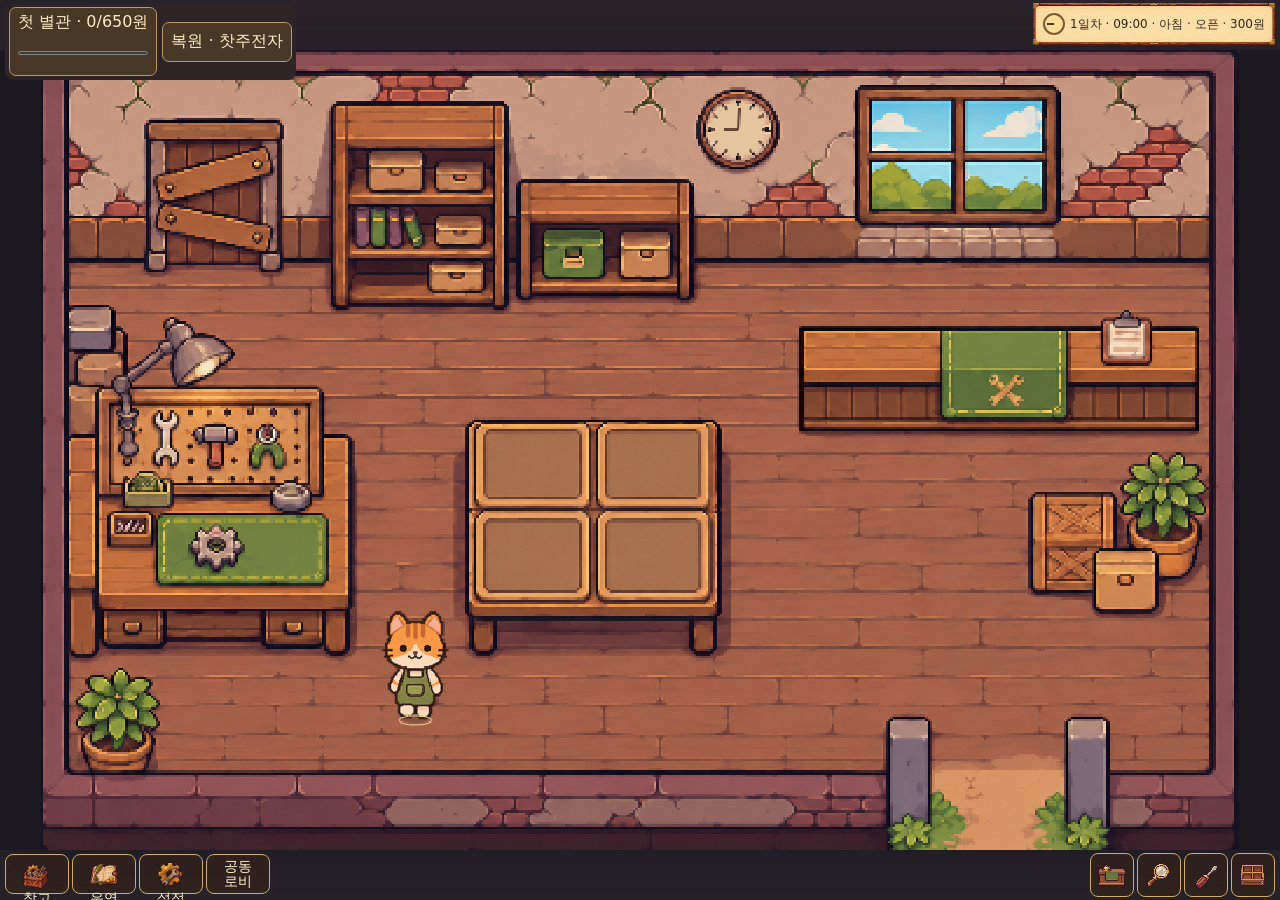
==== commit 7df48775: "Add files via upload" ====
--- a/index.html
+++ b/index.html
@@ -1,4 +1,4 @@
-<!doctype html><html lang="ko"><head><meta charset="utf-8"><meta name="viewport" content="width=device-width, initial-scale=1, viewport-fit=cover"><meta name="theme-color" content="#302631"><title>작은 수리점 · 개발판 0.6.1</title><style>
+<!doctype html><html lang="ko"><head><meta charset="utf-8"><meta name="viewport" content="width=device-width, initial-scale=1, viewport-fit=cover"><meta name="theme-color" content="#302631"><title>작은 수리점 · 개발판 0.6.2</title><style>
 :root{color-scheme:dark;font-family:system-ui,-apple-system,'Malgun Gothic',sans-serif;background:#251f28;color:#f2e8d0}*{box-sizing:border-box}body{margin:0;background:radial-gradient(ellipse at top,#453741,#251f28 70%);min-height:100dvh}main{max-width:1100px;margin:auto;padding:24px 18px 32px}header{display:flex;justify-content:space-between;align-items:center;gap:16px;margin:0 0 18px}.eyebrow{font-size:11px;letter-spacing:.15em;color:#b6a18f}h1{font-size:25px;margin:5px 0;font-weight:750}header p{margin:0;font-size:12px;color:#baa995}.badge{font-size:12px;color:#d9c79d;border:1px solid #76634b;background:#3c3331;padding:8px 12px;border-radius:24px;white-space:nowrap}.stage{position:relative;border:4px solid #625044;border-radius:12px;overflow:hidden;box-shadow:0 20px 60px #130f1e66;background:#302631;line-height:0}canvas{width:100%;height:auto;display:block;touch-action:manipulation;image-rendering:pixelated;cursor:crosshair}#loading{position:absolute;inset:0;display:grid;place-items:center;background:#302631;color:#eddbb3;font-size:16px;line-height:1.5}#loading[hidden]{display:none}.hud{position:absolute;top:10px;left:12px;border:1px solid #9a815b66;background:#302631d9;color:#f4e5c4;font-size:11px;line-height:1.4;padding:6px 9px;border-radius:5px;pointer-events:none}.below{display:flex;justify-content:space-between;align-items:flex-start;gap:24px;margin:17px 0}.info{padding-top:5px}#status{margin:0 0 9px;font-size:14px;color:#e1d2b6}#direction{font-size:12px;color:#b7a18e}.actions{display:flex;align-items:center;gap:15px}button{font:inherit;background:#514636;border:1px solid #8f7854;border-bottom:3px solid #756045;color:#f4e8cc;border-radius:8px;cursor:pointer;touch-action:none;-webkit-tap-highlight-color:transparent;user-select:none}button:focus-visible{outline:3px solid #e3c776;outline-offset:3px}button:hover{background:#65543c}button:active,button.pressed{background:#a4864e;transform:translateY(1px);border-bottom-width:1px}.reset{padding:11px 13px;font-size:12px}.pad{display:grid;grid-template-columns:42px 42px 42px;grid-template-rows:38px 38px;gap:5px}.pad button{font-size:20px;line-height:1}.up{grid-column:2}.left{grid-column:1;grid-row:2}.down{grid-column:2;grid-row:2}.right{grid-column:3;grid-row:2}.characters{display:flex;gap:8px;margin:14px 4px 0}.characters button{padding:9px 15px;font-size:12px}.characters button[aria-pressed=true]{background:#a1834a;color:#fff4d7;border-color:#d7bc7a}.note{border-top:1px solid #ffffff13;padding-top:14px;font-size:11px;color:#9d8b81;line-height:1.7} @media(max-width:600px){main{padding:14px 8px 24px}header{margin:0 4px 12px}h1{font-size:21px}.badge{font-size:10px;padding:6px 9px}.stage{border-width:3px;border-radius:8px}.below{gap:12px;margin:12px 5px}.info{max-width:50%}#status{font-size:12px;line-height:1.7}.actions{gap:8px}.reset{padding:9px;font-size:11px}.pad{grid-template-columns:36px 36px 36px;grid-template-rows:35px 35px}.note{margin:0 5px}}
-.business{margin-top:14px;padding:16px;background:#3a3038;border:1px solid #725b50;border-radius:10px;font-size:13px;line-height:1.7}.business p{margin:7px 0;color:#cbb79e}.business-actions{display:flex;flex-wrap:wrap;gap:8px}.business button{padding:10px 14px}.screw.active{background:#977641;border-color:#f0d593;box-shadow:0 0 0 2px #d6ba76}.business button:disabled{opacity:.35;cursor:default}.business [hidden]{display:none}button{touch-action:manipulation} .pad button{touch-action:none}.time-control{font-size:11px;color:#c5b29a}select{background:#4a3c35;color:#f6e7cf;border:1px solid #9b805b;padding:5px;border-radius:4px} [hidden]{display:none!important}.camera{position:fixed;inset:0;z-index:10;background:#19141cda;display:grid;place-items:center;padding:16px;overflow:auto;line-height:1.6}.camera-shell{position:relative;background:#352b31;border:3px solid #a0815a;border-radius:14px;width:min(840px,100%);max-height:94dvh;overflow:auto;box-shadow:0 20px 80px #0008;padding:56px 22px 18px}.camera button{padding:10px 15px}.camera h2{font-size:22px;margin:6px 0}.camera p{font-size:14px}.close{position:absolute;right:12px;top:10px;font-size:12px;z-index:2}#portrait{position:absolute;height:96%;width:70%;object-fit:contain;object-position:center bottom;bottom:0;left:15%;image-rendering:pixelated;animation:breath 4s ease-in-out infinite;transform-origin:center bottom}.counter-top{position:absolute;bottom:0;left:0;right:0;height:24px;background:#b68552;border-top:6px solid #51392d;box-shadow:0 6px 0 #4a3329}.conversation{padding:18px 6px 0}#modal-notice{border-top:1px solid #9b805b44;padding-top:12px;color:#e6ce9d;min-height:38px}.work-board{position:relative;line-height:0}#work-canvas{width:100%;height:auto;image-rendering:pixelated}.bolt{position:absolute;width:42px;height:42px;border-radius:50%;padding:0!important;border:3px solid #4c433a;background:#a7a491;color:#29252b;font-weight:bold;box-shadow:3px 4px #0004}.bolt.current{outline:3px solid #f1d681;outline-offset:3px}.bolt:disabled{opacity:.15}.bolt:nth-of-type(1){left:25%;top:24%}.bolt:nth-of-type(2){right:25%;top:24%}.bolt:nth-of-type(3){left:47%;bottom:13%}progress{display:block;width:100%;height:12px;margin:14px 0;accent-color:#b7cb8f}.part-cards{display:grid;grid-template-columns:repeat(3,1fr);gap:12px}.part-cards article{padding:18px 10px;text-align:center;background:#4a3b34;border:1px solid #8b7154;border-radius:8px}.part-cards article>span{font-size:38px;color:#d6c397}.part-cards h3{font-size:15px}@keyframes breath{50%{transform:translateY(-3px)}}@media(max-width:600px){.camera{padding:6px}.camera-shell{padding:52px 12px 14px}.counter-scene{height:300px}.part-cards{gap:5px}.part-cards article{padding:12px 4px}.camera button{font-size:12px;padding:10px}.bolt{width:34px;height:34px}.camera h2{font-size:19px}}@media(prefers-reduced-motion:reduce){#portrait{animation:none}}.counter-scene{height:350px;position:relative;overflow:hidden;border:3px solid #71583d;background:#65513f}.scene-background{position:absolute;inset:0;width:100%;height:100%;object-fit:cover;image-rendering:pixelated}.bargain{background:#493a32;border:1px solid #a2845c;border-radius:9px;padding:15px;margin:14px 0}.bargain p{font-size:12px;margin:6px 0;color:#d1bfa0}#deal-price{font-size:20px;color:#f0d392;margin:9px 0}.bargain label{font-size:12px}.offer-controls{display:flex;flex-wrap:wrap;gap:8px;align-items:center;margin:7px 0}.offer-controls input{width:110px;padding:11px 10px;border:2px solid #c3a26b;border-radius:6px;background:#2e2728;color:#fff0d6;font:inherit;font-size:17px}.bargain small{color:#c9b28e}#propose{background:#687451;border-color:#aab77d}#accept{background:#897044;border-color:#dec28a}.camera button:disabled{opacity:.4;cursor:default}@media(max-width:600px){.counter-scene{height:280px}.offer-controls{gap:5px}.offer-controls input{width:86px}.bargain{padding:11px}.offer-controls button{padding:10px 8px}}#counter-view:not([hidden]){display:grid;grid-template-columns:minmax(250px,.95fr) minmax(310px,1.05fr);gap:18px}.camera-shell{width:min(1020px,100%)}#counter-view .counter-scene{height:100%;min-height:430px}#counter-view .conversation{padding:0}#counter-view #portrait{height:85%;width:96%;left:2%}.offer-controls input{width:132px;font-size:21px;background:#fff4d8;color:#302631;border:3px solid #ddbb76}.bargain label{display:block;color:#ffe7ad;font-size:14px;font-weight:700}#counter-view h2{margin:4px 0}.conversation .business-actions{gap:7px}.conversation button{font-size:13px}@media(max-width:700px){#counter-view:not([hidden]){grid-template-columns:1fr;gap:10px}#counter-view .counter-scene{height:170px;min-height:170px}#counter-view #portrait{height:99%}.camera-shell{padding-top:49px}.conversation .bargain{margin:10px 0}.conversation h2{font-size:18px}.conversation p{margin:5px 0;font-size:12px}.offer-controls input{width:108px;padding:8px;font-size:19px}}</style><link rel="stylesheet" href="assets/expansion.css"><link rel="stylesheet" href="assets/mobile.css"><link rel="apple-touch-icon" href="assets/apple-touch-icon.png"><link rel="manifest" href="manifest.webmanifest"><meta name="apple-mobile-web-app-capable" content="yes"><meta name="apple-mobile-web-app-status-bar-style" content="black-translucent"><link rel="stylesheet" href="assets/touch-ui.css"></head><body><script>document.body.classList.add("game-layout");document.body.dataset.page="map";</script><nav id="game-nav" aria-label="게임 화면 선택"><strong>작은 수리점</strong><button data-page="map" aria-pressed="true">가게</button><button data-page="warehouse" aria-pressed="false">창고</button><button data-page="operations" aria-pressed="false">운영</button><button data-page="settings" aria-pressed="false">설정</button><button id="lobby-shortcut">공동 로비</button><button id="map-view" aria-pressed="false">가게 전경</button></nav><aside id="shift-board"><button id="goal-open"><span id="shift-total"></span><progress id="shift-gauge" max="650" value="0"></progress></button><button id="shift-next" hidden></button></aside><output id="rail-hud" aria-label="영업 현황"></output><div id="rotate-hint"><h2>기기를 가로로 돌려 주세요</h2><p>이 게임은 가로 화면에 맞춰져 있어요.<br>회전되지 않으면 기기의 세로 화면 잠금을 확인해 주세요.</p><button id="portrait-continue">세로로 둘러보기</button></div><dialog id="annex-room" aria-labelledby="annex-title"><div class="annex-bench"><canvas id="annex-object" width="320" height="200"></canvas></div><section><h2 id="annex-title">상인회 납품실</h2><p id="annex-order"></p><p id="annex-stock"></p><button id="annex-deliver">납품하기</button> <button id="annex-close">로비로</button></section></dialog><dialog id="install-guide"><h2 id="install-title">전체화면으로 플레이하기</h2><p id="install-steps"></p><p>추가한 아이콘으로 다시 실행하고 기기를 가로로 돌려 주세요. 멀티플레이 방 참가도 이 아이콘에서 시작해 주세요. 브라우저·기기에 따라 화면 방향 잠금과 전체화면 전환은 지원되지 않을 수 있어요.</p><button id="install-close">알겠어요</button></dialog><main><header><div><div class="eyebrow">A LITTLE REPAIR SHOP</div><h1>작은 수리점</h1><p>손님을 맞고, 고치고, 진열하고, 판매해요.</p></div><span class="badge">개발판 0.6.1 · 공동 수리점</span></header><div class="stage"><canvas id="game" width="1024" height="684" aria-label="바닥을 눌러 고양이를 이동하는 수리점 지도"></canvas><span class="hud" id="shop-hud">09:00 · 오픈</span><div id="loading" role="status">가게 문을 열고 있어요…</div></div><section class="warehouse" id="warehouse" aria-label="물품창고"><div class="warehouse-heading"><h2>물품창고</h2><span id="warehouse-total"></span></div><div class="warehouse-tabs" role="tablist" aria-label="창고 분류"><button role="tab" data-store="raw" aria-selected="true">매입품</button><button role="tab" data-store="prepared" aria-selected="false">분해 완료</button><button role="tab" data-store="ready" aria-selected="false">복원 완료</button><button role="tab" data-store="parts" aria-selected="false">부품</button></div><div class="inventory-layout"><div id="warehouse-grid" class="inventory-grid" role="group" aria-label="창고 보관칸"></div><div id="warehouse-detail" class="inventory-detail" aria-live="polite"></div></div><p id="warehouse-work" class="warehouse-note"></p><details><summary>물건 인계 기록</summary><div id="flow-history"></div></details></section><section class="business" aria-label="가게 운영"><nav class="ops-tabs" aria-label="운영 메뉴"><button data-ops="actions" aria-pressed="true">업무</button><button data-ops="stock" aria-pressed="false">재고·배송</button></nav><div id="customer"></div><p id="queue"></p><div class="business-actions"><button id="serve">손님 응대</button><button id="repair">A공정 · 점검·분해</button><button id="repair-b">B공정 · 조립·복원</button><button id="exhibit">C · 진열대 관리</button><button id="organize">C · 물건 정리</button><button id="supply">부품 주문</button><button id="receive">C · 택배 수령</button><button id="nextday" hidden>다음 날 오픈</button></div><p id="inventory"></p><p id="stock"></p><p id="deliveries"></p><label class="time-control">영업 시간 <select id="speed" aria-label="시간 흐름 배속"><option value="1">보통</option><option value="4">4배</option><option value="12">12배 · 시간대 확인</option></select></label></section><div class="characters" role="group" aria-label="조작할 캐릭터"><button data-character="A" aria-pressed="true">A</button><button data-character="B" aria-pressed="false">B</button><button data-character="C" aria-pressed="false">C</button></div><div class="below"><div class="info"><p id="status" role="status">이미지를 준비하고 있어요.</p><span id="direction">정면 · 쉬는 중</span></div><div class="actions"><button id="reset" class="reset" type="button">처음 위치</button><div class="pad" aria-label="이동 방향"><button class="up" data-move="back" aria-label="위로 이동" type="button">↑</button><button class="left" data-move="left" aria-label="왼쪽으로 이동" type="button">←</button><button class="down" data-move="front" aria-label="아래로 이동" type="button">↓</button><button class="right" data-move="right" aria-label="오른쪽으로 이동" type="button">→</button></div></div></div><footer class="note">개발판 0.6.1 · 물건 8종 / 자동 저장 / 공동 상점 연결 준비<br>PC: 바닥 클릭 또는 방향키·WASD / 모바일: 바닥 터치 또는 방향 버튼<br>A는 작업대 앞, B는 작업대 오른쪽에서 서로 다른 물건을 동시에 처리합니다. 부품 주문 후 20초가 지나면 입구에서 택배를 수령하세요.<br>오프라인은 A/B/C 전환, 온라인은 각자 한 캐릭터를 조작합니다. 연결 전에는 서버에 접속하지 않습니다.</footer><section class="extension-panel" aria-label="공동 수리점"><div class="panel-title"><div><span class="eyebrow">OUR LITTLE SHOP</span><h2>함께 고치는 하루</h2></div><span id="save-status">오프라인 · 자동 저장</span></div><div class="toolbar"><button id="save-now">지금 저장</button><button id="sound-toggle">효과음 켜기</button><button id="fullscreen">가로 전체화면</button><button id="backup-save">저장 파일 받기</button><label class="file-button">저장 파일 불러오기<input id="restore-save" type="file" accept="application/json"></label><button id="network-open">공동 로비 · 방 만들기 / 참가</button></div><p id="growth-status"></p><div class="upgrade-grid"><button id="upgrade-tools"></button><button id="upgrade-marketing"></button><button id="upgrade-shop"></button></div><div class="ping-bar" aria-label="동료에게 신호 보내기"><span>동료 부르기</span><button data-ping="🔧" title="수리 부탁해요">🔧 수리</button><button data-ping="💰" title="손님 응대 부탁해요">💰 응대</button><button data-ping="📦" title="택배가 왔어요">📦 택배</button><button data-ping="🙋" title="잠깐 도와주세요">🙋 도움</button></div><details><summary>물건 도감 · 성장 기록</summary><div id="item-catalog" class="catalog-grid"></div><div id="ledger"></div></details></section>
-<div id="network-modal" class="network-modal" role="dialog" aria-modal="true" aria-label="3인 공동 수리점"><div class="network-shell"><button id="network-close" class="close">가게로</button><h2>작은 수리점</h2><nav id="lobby-tabs"><button data-lobby="solo">혼자 하기</button><button data-lobby="room">함께 하기</button><button data-lobby="goal">주간 목표</button><button data-lobby="server">서버 설정</button></nav><p id="network-status" role="status">방을 만들거나 지난 방 코드로 참가하세요.</p><section data-lobby-pane="solo"><h3>나의 수리점</h3><p id="solo-summary"></p><button id="solo-start">혼자 영업 시작</button></section><section data-lobby-pane="goal" hidden><h3>주간 매출 목표</h3><small id="goal-days"></small><progress id="contract-gauge" max="650" value="0"></progress><p id="lobby-contract"></p><button id="approve-expansion" hidden>승인서 사용 · 별관 열기</button><button id="visit-annex" hidden>상인회 별관 들어가기</button></section><section data-lobby-pane="server" hidden><details id="connection-details"><summary>기존 서버 연결 설정</summary><label>Project URL<input id="supabase-url" type="url" placeholder="https://프로젝트.supabase.co"></label><label>공개 publishable / anon 키<input id="supabase-key" type="password" autocomplete="off" placeholder="공개 접속 키"></label><p class="small">기존 Supabase 프로젝트를 사용합니다. 비밀키와 service_role 키는 입력하지 마세요.</p><button id="connect-server">서버 연결</button></details></section><section data-lobby-pane="room"><label>내 이름<input id="player-name" maxlength="20" value="고양이"></label><div class="toolbar"><button id="create-room">새 공동 상점 만들기</button><input id="room-code" maxlength="8" placeholder="8자리 방 코드" aria-label="방 코드"><button id="join-room">참가 / 이어하기</button></div><div id="room-members"></div><div class="toolbar"><button id="ready-room" disabled>준비하기</button><button id="start-room" disabled>방장 · 영업 시작</button></div></section></div></div></main><div id="camera" class="camera" hidden role="dialog" aria-modal="true" aria-label="가게 작업 화면"><div class="camera-shell"><nav class="touch-camera-tabs" aria-label="작업 화면 메뉴"><div data-tabs="counter"><button data-touch-tab="offer" aria-pressed="true"><i class="art-icon icon-tag"></i>가격 제안</button><button data-touch-tab="facts"><i class="art-icon icon-glass"></i>물품 가치</button></div><div data-tabs="work"><button data-touch-tab="work" aria-pressed="true"><i class="art-icon icon-driver"></i>수리</button><button data-touch-tab="help"><i class="art-icon icon-glass"></i>작업 안내</button><button data-touch-tab="materials"><i class="art-icon icon-crate"></i>재료·인계</button></div><div data-tabs="display"><button data-touch-tab="price" aria-pressed="true"><i class="art-icon icon-tag"></i>가격·진열</button><button data-touch-tab="organize"><i class="art-icon icon-crate"></i>옮기기·회수</button></div><div data-tabs="picker"><strong>수리할 물품 선택</strong></div><div data-tabs="supply"><strong>부품 주문</strong></div></nav><button id="modal-close" class="close">가게로 돌아가기 ×</button><section id="counter-view" hidden><div class="trade-object"><div class="trade-item-stage"><div class="trade-speech"><span id="reaction" class="reaction"></span><h2 id="counter-name"></h2><small id="customer-personality"></small><p id="dialogue" role="status"></p></div><img id="counter-bg" class="scene-background" alt="수리점 거래 테이블"><canvas id="item-view" width="1008" height="568" aria-label="거래 물품을 올려놓은 테이블"></canvas><span id="trade-kind"></span></div><div class="trade-item-caption"><strong id="item-condition"></strong><p id="item-fault"></p></div></div><div class="conversation"><img id="portrait" hidden alt=""><div class="trade-facts"><dl class="valuation"><div><dt>현재 상태 평가 · 추정</dt><dd id="value-current"></dd></div><div><dt>수리 완료 기준가</dt><dd id="value-restored"></dd></div><div><dt>교체 부품비 · 1회</dt><dd id="value-cost"></dd></div></dl><p id="value-margin"></p></div><div class="trade-offer"><div id="bargain" class="bargain" hidden><strong id="deal-item"></strong><p id="deal-reference"></p><div id="deal-price"></div><label for="offer-price">내 제안 금액</label><div class="offer-controls"><button id="offer-less" aria-label="제안 가격 5원 내리기">−5</button><input id="offer-price" autocomplete="off" type="number" inputmode="numeric" min="1" step="1" aria-describedby="deal-range"><span>원</span><button id="offer-more" aria-label="제안 가격 5원 올리기">+5</button><button id="propose">이 가격 제안</button></div><small id="deal-range"></small></div><select id="trade-sale-select" aria-label="판매할 진열품" hidden></select></div><div class="business-actions trade-choices"><button id="accept">거래 확정</button><button id="sell0"></button><button id="sell1"></button><button id="sell2"></button><button id="sell3"></button><button id="sell4"></button><button id="sell5"></button><button id="decline">이번에는 거래하지 않기</button></div></div></section><section id="work-picker" hidden><span class="eyebrow">ITEMS &amp; PARTS</span><h2 id="picker-title"></h2><p id="picker-hint"></p><div class="inventory-layout"><div id="picker-items" class="inventory-grid" role="group" aria-label="인수 물품 보관칸"></div><div id="picker-detail" class="inventory-detail" aria-live="polite"></div></div><div class="business-actions"><button id="picker-supply">부품 재고·주문 확인</button></div></section><section id="work-view" hidden><span class="eyebrow">수리 작업대</span><h2 id="work-title"></h2><ol id="work-steps" class="work-steps"><li>분해·세척</li><li>부품 교체</li><li>조립·복원</li><li>최종 검사</li></ol><div class="work-help"><p id="work-instruction" role="status"></p><p id="work-side-instruction" class="work-side-instruction"></p><div id="work-material-status" class="work-material-status"></div></div><div class="bench-closeup"><canvas id="bench-detail" width="800" height="760" aria-label="눈앞의 수리 물품과 작업 위치"></canvas></div><div class="bench-tray"><strong id="bench-hint" role="status"></strong><div id="bench-choices"></div></div><nav id="work-relay" aria-label="작업 인계"><button id="solo-follow" hidden></button><button id="relay-menu" aria-expanded="false">인계 ⇄</button><span id="relay-people" hidden><button data-relay="A">A에게</button><button data-relay="B">B에게</button><button data-relay="C">C에게</button></span><button id="relay-next" hidden>다음 물건 →</button></nav><div class="work-board"><canvas id="work-canvas" width="720" height="420" aria-label="분해하고 부품을 교체하는 작업대"></canvas><button id="screw0" class="bolt">1</button><button id="screw1" class="bolt">2</button><button id="screw2" class="bolt">3</button></div><progress id="work-progress" max="1" value="0" aria-label="전체 수리 진행"></progress><div class="business-actions work-actions"><button id="replace">필요 부품 교체</button><button id="test">작동 검사 시작</button><button id="wipe-item">표면 정리</button><button id="rotate-part">방향 돌리기 ↻</button><button id="fit-part">맞춰 끼우기</button><button id="pass-repair">현재 공정 내려놓기</button><button id="cancel-repair">현재 공정 취소 · 대기함 반환</button></div></section><section id="display-view" hidden><span class="eyebrow">C · DISPLAY TABLE</span><h2>중앙 진열 테이블</h2><p id="display-summary"></p><p class="display-help">칸을 선택하고 아래 완료품을 골라 진열하세요. 진열품은 다른 칸으로 옮기거나 보관함으로 회수할 수 있어요.</p><div class="display-table-scene"><canvas id="display-room" width="760" height="612" aria-label="가게 중앙 진열 테이블을 가까이 보는 화면"></canvas><div id="display-slots" class="display-cabinet" aria-label="테이블 위 판매 진열칸"></div></div><div id="display-detail" class="display-detail" aria-live="polite"></div><div class="display-price-pane"><label for="display-price-item">가격을 정할 물품</label><select id="display-price-item"></select><label for="display-price-input">진열 판매가</label><div class="listing-price-row"><input id="display-price-input" aria-label="진열 판매가" type="number" min="1" step="1" required inputmode="numeric"><span>원</span><button id="display-price-save">가격 저장</button></div><p id="display-price-range"></p><p id="display-price-state" role="status"></p><button id="display-price-place">저장한 가격으로 선택 칸에 진열</button></div><details class="display-tools"><summary>진열 정리·이동</summary><div class="business-actions"><button id="display-withdraw">선택 진열품 회수</button><button id="display-move">선택 진열품 위치 옮기기</button><button id="display-auto">설정가로 일괄 진열</button><button id="display-sort">보관함 정리</button></div></details><p id="display-prompt" role="status"></p><h3>수리를 마친 완료품</h3><div id="display-ready" class="queue-gallery"></div><p class="display-help">가격표는 저장한 판매가예요. 기준가와 구분해 표시하며 실제 거래 금액은 카운터 흥정으로 정합니다.</p></section><section id="supply-view" hidden><span class="eyebrow">PARTS CATALOG</span><h2>수리 부품 주문</h2><p>주문하면 영업시간 기준 20초 뒤 입구로 배송됩니다.<br>택배를 직접 수령해야 부품 재고에 들어갑니다.</p><div class="part-cards"><article><span>⚙</span><h3>톱니바퀴</h3><p>3개 · 40원</p><button id="order-gear">담기</button></article><article><span>↝</span><h3>태엽</h3><p>3개 · 30원</p><button id="order-spring">담기</button></article><article><span>ϟ</span><h3>전기 접점</h3><p>3개 · 50원</p><button id="order-contact">담기</button></article><article><span>◈</span><h3>접합·세척재</h3><p>3개 · 30원</p><button id="order-polish">담기</button></article><article><span>▨</span><h3>복원 안료</h3><p>3개 · 60원</p><button id="order-paint">담기</button></article><article><span>▥</span><h3>목재·천</h3><p>3개 · 50원</p><button id="order-wood">담기</button></article></div><aside id="cart-sheet"><h3>주문서</h3><div id="cart-lines"></div><output id="cart-total" aria-live="polite"></output><button id="cart-confirm">구매 확정</button><small id="cart-result" role="status"></small></aside></section><p id="modal-notice" role="status"></p></div></div><script src="assets/scene-assets.js"></script><script src="src/base-engine.js"></script><script src="src/game.js"></script><script src="src/pipeline.js"></script><script src="src/transport.js"></script><script src="config.js"></script><script src="src/parts.js"></script><script src="src/ui-art.js"></script><script src="src/workshop.js"></script><script src="src/item-art.js"></script><script src="src/world-items.js"></script><script src="src/lighting.js"></script><script src="src/bench-controls.js"></script><script src="src/shop-ui.js"></script><script src="src/mobile.js"></script><dialog id="price-pad" aria-label="금액 입력"><form method="dialog"><div class="price-pad-head"><strong>금액을 입력하세요</strong><button value="cancel" aria-label="금액 입력 닫기">×</button></div><output id="pad-value">0</output><div id="pad-keys"></div><button id="pad-done" value="apply">이 금액 사용</button></form></dialog><script src="src/touch-ui.js"></script></body></html>
+.business{margin-top:14px;padding:16px;background:#3a3038;border:1px solid #725b50;border-radius:10px;font-size:13px;line-height:1.7}.business p{margin:7px 0;color:#cbb79e}.business-actions{display:flex;flex-wrap:wrap;gap:8px}.business button{padding:10px 14px}.screw.active{background:#977641;border-color:#f0d593;box-shadow:0 0 0 2px #d6ba76}.business button:disabled{opacity:.35;cursor:default}.business [hidden]{display:none}button{touch-action:manipulation} .pad button{touch-action:none}.time-control{font-size:11px;color:#c5b29a}select{background:#4a3c35;color:#f6e7cf;border:1px solid #9b805b;padding:5px;border-radius:4px} [hidden]{display:none!important}.camera{position:fixed;inset:0;z-index:10;background:#19141cda;display:grid;place-items:center;padding:16px;overflow:auto;line-height:1.6}.camera-shell{position:relative;background:#352b31;border:3px solid #a0815a;border-radius:14px;width:min(840px,100%);max-height:94dvh;overflow:auto;box-shadow:0 20px 80px #0008;padding:56px 22px 18px}.camera button{padding:10px 15px}.camera h2{font-size:22px;margin:6px 0}.camera p{font-size:14px}.close{position:absolute;right:12px;top:10px;font-size:12px;z-index:2}#portrait{position:absolute;height:96%;width:70%;object-fit:contain;object-position:center bottom;bottom:0;left:15%;image-rendering:pixelated;animation:breath 4s ease-in-out infinite;transform-origin:center bottom}.counter-top{position:absolute;bottom:0;left:0;right:0;height:24px;background:#b68552;border-top:6px solid #51392d;box-shadow:0 6px 0 #4a3329}.conversation{padding:18px 6px 0}#modal-notice{border-top:1px solid #9b805b44;padding-top:12px;color:#e6ce9d;min-height:38px}.work-board{position:relative;line-height:0}#work-canvas{width:100%;height:auto;image-rendering:pixelated}.bolt{position:absolute;width:42px;height:42px;border-radius:50%;padding:0!important;border:3px solid #4c433a;background:#a7a491;color:#29252b;font-weight:bold;box-shadow:3px 4px #0004}.bolt.current{outline:3px solid #f1d681;outline-offset:3px}.bolt:disabled{opacity:.15}.bolt:nth-of-type(1){left:25%;top:24%}.bolt:nth-of-type(2){right:25%;top:24%}.bolt:nth-of-type(3){left:47%;bottom:13%}progress{display:block;width:100%;height:12px;margin:14px 0;accent-color:#b7cb8f}.part-cards{display:grid;grid-template-columns:repeat(3,1fr);gap:12px}.part-cards article{padding:18px 10px;text-align:center;background:#4a3b34;border:1px solid #8b7154;border-radius:8px}.part-cards article>span{font-size:38px;color:#d6c397}.part-cards h3{font-size:15px}@keyframes breath{50%{transform:translateY(-3px)}}@media(max-width:600px){.camera{padding:6px}.camera-shell{padding:52px 12px 14px}.counter-scene{height:300px}.part-cards{gap:5px}.part-cards article{padding:12px 4px}.camera button{font-size:12px;padding:10px}.bolt{width:34px;height:34px}.camera h2{font-size:19px}}@media(prefers-reduced-motion:reduce){#portrait{animation:none}}.counter-scene{height:350px;position:relative;overflow:hidden;border:3px solid #71583d;background:#65513f}.scene-background{position:absolute;inset:0;width:100%;height:100%;object-fit:cover;image-rendering:pixelated}.bargain{background:#493a32;border:1px solid #a2845c;border-radius:9px;padding:15px;margin:14px 0}.bargain p{font-size:12px;margin:6px 0;color:#d1bfa0}#deal-price{font-size:20px;color:#f0d392;margin:9px 0}.bargain label{font-size:12px}.offer-controls{display:flex;flex-wrap:wrap;gap:8px;align-items:center;margin:7px 0}.offer-controls input{width:110px;padding:11px 10px;border:2px solid #c3a26b;border-radius:6px;background:#2e2728;color:#fff0d6;font:inherit;font-size:17px}.bargain small{color:#c9b28e}#propose{background:#687451;border-color:#aab77d}#accept{background:#897044;border-color:#dec28a}.camera button:disabled{opacity:.4;cursor:default}@media(max-width:600px){.counter-scene{height:280px}.offer-controls{gap:5px}.offer-controls input{width:86px}.bargain{padding:11px}.offer-controls button{padding:10px 8px}}#counter-view:not([hidden]){display:grid;grid-template-columns:minmax(250px,.95fr) minmax(310px,1.05fr);gap:18px}.camera-shell{width:min(1020px,100%)}#counter-view .counter-scene{height:100%;min-height:430px}#counter-view .conversation{padding:0}#counter-view #portrait{height:85%;width:96%;left:2%}.offer-controls input{width:132px;font-size:21px;background:#fff4d8;color:#302631;border:3px solid #ddbb76}.bargain label{display:block;color:#ffe7ad;font-size:14px;font-weight:700}#counter-view h2{margin:4px 0}.conversation .business-actions{gap:7px}.conversation button{font-size:13px}@media(max-width:700px){#counter-view:not([hidden]){grid-template-columns:1fr;gap:10px}#counter-view .counter-scene{height:170px;min-height:170px}#counter-view #portrait{height:99%}.camera-shell{padding-top:49px}.conversation .bargain{margin:10px 0}.conversation h2{font-size:18px}.conversation p{margin:5px 0;font-size:12px}.offer-controls input{width:108px;padding:8px;font-size:19px}}</style><link rel="stylesheet" href="assets/expansion.css"><link rel="stylesheet" href="assets/mobile.css"><link rel="apple-touch-icon" href="assets/apple-touch-icon.png"><link rel="manifest" href="manifest.webmanifest"><meta name="apple-mobile-web-app-capable" content="yes"><meta name="apple-mobile-web-app-status-bar-style" content="black-translucent"><link rel="stylesheet" href="assets/touch-ui.css"></head><body><script>document.body.classList.add("game-layout");document.body.dataset.page="map";</script><nav id="game-nav" aria-label="게임 화면 선택"><strong>작은 수리점</strong><button data-page="map" aria-pressed="true">가게</button><button data-page="warehouse" aria-pressed="false">창고</button><button data-page="operations" aria-pressed="false">운영</button><button data-page="settings" aria-pressed="false">설정</button><button id="lobby-shortcut">공동 로비</button><button id="map-view" aria-pressed="false">가게 전경</button></nav><aside id="shift-board"><button id="goal-open"><span id="shift-total"></span><progress id="shift-gauge" max="650" value="0"></progress></button><button id="shift-next" hidden></button></aside><output id="rail-hud" aria-label="영업 현황"><i id="day-clock" aria-hidden="true"></i><span id="rail-time"></span></output><div id="rotate-hint"><h2>기기를 가로로 돌려 주세요</h2><p>이 게임은 가로 화면에 맞춰져 있어요.<br>회전되지 않으면 기기의 세로 화면 잠금을 확인해 주세요.</p><button id="portrait-continue">세로로 둘러보기</button></div><dialog id="annex-room" aria-labelledby="annex-title"><div class="annex-bench"><canvas id="annex-object" width="320" height="200"></canvas></div><section><h2 id="annex-title">상인회 납품실</h2><p id="annex-order"></p><p id="annex-stock"></p><button id="annex-deliver">납품하기</button> <button id="annex-close">로비로</button></section></dialog><dialog id="install-guide"><h2 id="install-title">전체화면으로 플레이하기</h2><p id="install-steps"></p><p>추가한 아이콘으로 다시 실행하고 기기를 가로로 돌려 주세요. 멀티플레이 방 참가도 이 아이콘에서 시작해 주세요. 브라우저·기기에 따라 화면 방향 잠금과 전체화면 전환은 지원되지 않을 수 있어요.</p><button id="install-close">알겠어요</button></dialog><main><header><div><div class="eyebrow">A LITTLE REPAIR SHOP</div><h1>작은 수리점</h1><p>손님을 맞고, 고치고, 진열하고, 판매해요.</p></div><span class="badge">개발판 0.6.2 · 공동 수리점</span></header><div class="stage"><canvas id="game" width="1024" height="684" aria-label="바닥을 눌러 고양이를 이동하는 수리점 지도"></canvas><span class="hud" id="shop-hud">09:00 · 오픈</span><div id="loading" role="status">가게 문을 열고 있어요…</div></div><section class="warehouse" id="warehouse" aria-label="물품창고"><div class="warehouse-heading"><h2>물품창고</h2><span id="warehouse-total"></span></div><div class="warehouse-tabs" role="tablist" aria-label="창고 분류"><button role="tab" data-store="raw" aria-selected="true">매입품</button><button role="tab" data-store="prepared" aria-selected="false">분해 완료</button><button role="tab" data-store="ready" aria-selected="false">복원 완료</button><button role="tab" data-store="parts" aria-selected="false">부품</button></div><div class="inventory-layout"><div id="warehouse-grid" class="inventory-grid" role="group" aria-label="창고 보관칸"></div><div id="warehouse-detail" class="inventory-detail" aria-live="polite"></div></div><p id="warehouse-work" class="warehouse-note"></p><details><summary>물건 인계 기록</summary><div id="flow-history"></div></details></section><section class="business" aria-label="가게 운영"><nav class="ops-tabs" aria-label="운영 메뉴"><button data-ops="actions" aria-pressed="true">업무</button><button data-ops="stock" aria-pressed="false">재고·배송</button></nav><div id="customer"></div><p id="queue"></p><div class="business-actions"><button id="serve">손님 응대</button><button id="repair">A공정 · 점검·분해</button><button id="repair-b">B공정 · 조립·복원</button><button id="exhibit">C · 진열대 관리</button><button id="organize">C · 물건 정리</button><button id="supply">부품 주문</button><button id="receive">C · 택배 수령</button><button id="nextday" hidden>다음 날 오픈</button></div><p id="inventory"></p><p id="stock"></p><p id="deliveries"></p><label class="time-control">영업 시간 <select id="speed" aria-label="시간 흐름 배속"><option value="1">보통</option><option value="4">4배</option><option value="12">12배 · 시간대 확인</option></select></label></section><div class="characters" role="group" aria-label="조작할 캐릭터"><button data-character="A" aria-pressed="true">A</button><button data-character="B" aria-pressed="false">B</button><button data-character="C" aria-pressed="false">C</button></div><div class="below"><div class="info"><p id="status" role="status">이미지를 준비하고 있어요.</p><span id="direction">정면 · 쉬는 중</span></div><div class="actions"><button id="reset" class="reset" type="button">처음 위치</button><div class="pad" aria-label="이동 방향"><button class="up" data-move="back" aria-label="위로 이동" type="button">↑</button><button class="left" data-move="left" aria-label="왼쪽으로 이동" type="button">←</button><button class="down" data-move="front" aria-label="아래로 이동" type="button">↓</button><button class="right" data-move="right" aria-label="오른쪽으로 이동" type="button">→</button></div></div></div><footer class="note">개발판 0.6.2 · 물건 8종 / 자동 저장 / 공동 상점 연결 준비<br>PC: 바닥 클릭 또는 방향키·WASD / 모바일: 바닥 터치 또는 방향 버튼<br>A는 작업대 앞, B는 작업대 오른쪽에서 서로 다른 물건을 동시에 처리합니다. 부품 주문 후 20초가 지나면 입구에서 택배를 수령하세요.<br>오프라인은 A/B/C 전환, 온라인은 각자 한 캐릭터를 조작합니다. 연결 전에는 서버에 접속하지 않습니다.</footer><section class="extension-panel" aria-label="공동 수리점"><div class="panel-title"><div><span class="eyebrow">OUR LITTLE SHOP</span><h2>함께 고치는 하루</h2></div><span id="save-status">오프라인 · 자동 저장</span></div><div class="toolbar"><button id="save-now">지금 저장</button><button id="sound-toggle">효과음 켜기</button><button id="fullscreen">가로 전체화면</button><button id="backup-save">저장 파일 받기</button><label class="file-button">저장 파일 불러오기<input id="restore-save" type="file" accept="application/json"></label><button id="network-open">공동 로비 · 방 만들기 / 참가</button></div><p id="growth-status"></p><div class="upgrade-grid"><button id="upgrade-tools"></button><button id="upgrade-marketing"></button><button id="upgrade-shop"></button></div><div class="ping-bar" aria-label="동료에게 신호 보내기"><span>동료 부르기</span><button data-ping="🔧" title="수리 부탁해요">🔧 수리</button><button data-ping="💰" title="손님 응대 부탁해요">💰 응대</button><button data-ping="📦" title="택배가 왔어요">📦 택배</button><button data-ping="🙋" title="잠깐 도와주세요">🙋 도움</button></div><details><summary>물건 도감 · 성장 기록</summary><div id="item-catalog" class="catalog-grid"></div><div id="ledger"></div></details></section>
+<div id="network-modal" class="network-modal" role="dialog" aria-modal="true" aria-label="3인 공동 수리점"><div class="network-shell"><button id="network-close" class="close">가게로</button><h2>작은 수리점</h2><nav id="lobby-tabs"><button data-lobby="solo">혼자 하기</button><button data-lobby="room">함께 하기</button><button data-lobby="goal">주간 목표</button><button data-lobby="server">서버 설정</button></nav><p id="network-status" role="status">방을 만들거나 지난 방 코드로 참가하세요.</p><section data-lobby-pane="solo"><h3>나의 수리점</h3><p id="solo-summary"></p><button id="solo-start">혼자 영업 시작</button></section><section data-lobby-pane="goal" hidden><h3>주간 매출 목표</h3><small id="goal-days"></small><progress id="contract-gauge" max="650" value="0"></progress><p id="lobby-contract"></p><button id="approve-expansion" hidden>승인서 사용 · 별관 열기</button><button id="visit-annex" hidden>상인회 별관 들어가기</button></section><section data-lobby-pane="server" hidden><details id="connection-details"><summary>기존 서버 연결 설정</summary><label>Project URL<input id="supabase-url" type="url" placeholder="https://프로젝트.supabase.co"></label><label>공개 publishable / anon 키<input id="supabase-key" type="password" autocomplete="off" placeholder="공개 접속 키"></label><p class="small">기존 Supabase 프로젝트를 사용합니다. 비밀키와 service_role 키는 입력하지 마세요.</p><button id="connect-server">서버 연결</button></details></section><section data-lobby-pane="room"><label>내 이름<input id="player-name" maxlength="20" value="고양이"></label><div class="toolbar"><button id="create-room">새 공동 상점 만들기</button><input id="room-code" maxlength="8" placeholder="8자리 방 코드" aria-label="방 코드"><button id="join-room">참가 / 이어하기</button></div><div id="room-members"></div><div class="toolbar"><button id="ready-room" disabled>준비하기</button><button id="start-room" disabled>방장 · 영업 시작</button></div></section></div></div></main><div id="camera" class="camera" hidden role="dialog" aria-modal="true" aria-label="가게 작업 화면"><div class="camera-shell"><nav class="touch-camera-tabs" aria-label="작업 화면 메뉴"><div data-tabs="counter"><button data-touch-tab="offer" aria-pressed="true"><i class="art-icon icon-tag"></i>가격 제안</button><button data-touch-tab="facts"><i class="art-icon icon-glass"></i>물품 가치</button></div><div data-tabs="work"><button data-touch-tab="work" aria-pressed="true"><i class="art-icon icon-driver"></i>수리</button><button data-touch-tab="help"><i class="art-icon icon-glass"></i>작업 안내</button><button data-touch-tab="materials"><i class="art-icon icon-crate"></i>재료·인계</button></div><div data-tabs="display"><button data-touch-tab="price" aria-pressed="true"><i class="art-icon icon-tag"></i>가격·진열</button><button data-touch-tab="organize"><i class="art-icon icon-crate"></i>옮기기·회수</button></div><div data-tabs="picker"><strong>수리할 물품 선택</strong></div><div data-tabs="supply"><strong>부품 주문</strong></div></nav><button id="modal-close" class="close">가게로 돌아가기 ×</button><section id="counter-view" hidden><div class="trade-object"><div class="trade-item-stage"><div class="trade-speech"><span id="reaction" class="reaction"></span><h2 id="counter-name"></h2><small id="customer-personality"></small><p id="dialogue" role="status"></p></div><img id="counter-bg" class="scene-background" alt="수리점 거래 테이블"><canvas id="item-view" width="1008" height="568" aria-label="거래 물품을 올려놓은 테이블"></canvas><span id="trade-kind"></span></div><div class="trade-item-caption"><strong id="item-condition"></strong><p id="item-fault"></p></div></div><div class="conversation"><div id="greeting" hidden><button id="unveil">물건을 보여 주세요</button><button id="greet-decline">다음에 만나요</button></div><img id="portrait" hidden alt=""><div class="trade-facts"><dl class="valuation"><div><dt>현재 상태 평가 · 추정</dt><dd id="value-current"></dd></div><div><dt>수리 완료 기준가</dt><dd id="value-restored"></dd></div><div><dt>교체 부품비 · 1회</dt><dd id="value-cost"></dd></div></dl><p id="value-margin"></p></div><div class="trade-offer"><div id="bargain" class="bargain" hidden><strong id="deal-item"></strong><p id="deal-reference"></p><div id="deal-price"></div><label for="offer-price">내 제안 금액</label><div class="offer-controls"><button id="offer-less" aria-label="제안 가격 5원 내리기">−5</button><input id="offer-price" autocomplete="off" type="number" inputmode="numeric" min="1" step="1" aria-describedby="deal-range"><span>원</span><button id="offer-more" aria-label="제안 가격 5원 올리기">+5</button><button id="propose">이 가격 제안</button></div><small id="deal-range"></small></div><select id="trade-sale-select" aria-label="판매할 진열품" hidden></select></div><div class="business-actions trade-choices"><button id="accept">거래 확정</button><button id="sell0"></button><button id="sell1"></button><button id="sell2"></button><button id="sell3"></button><button id="sell4"></button><button id="sell5"></button><button id="decline">이번에는 거래하지 않기</button></div></div></section><section id="work-picker" hidden><span class="eyebrow">ITEMS &amp; PARTS</span><h2 id="picker-title"></h2><p id="picker-hint"></p><div class="inventory-layout"><div id="picker-items" class="inventory-grid" role="group" aria-label="인수 물품 보관칸"></div><div id="picker-detail" class="inventory-detail" aria-live="polite"></div></div><div class="business-actions"><button id="picker-supply">부품 재고·주문 확인</button></div></section><section id="work-view" hidden><span class="eyebrow">수리 작업대</span><h2 id="work-title"></h2><ol id="work-steps" class="work-steps"><li>분해·세척</li><li>부품 교체</li><li>조립·복원</li><li>최종 검사</li></ol><div class="work-help"><p id="work-instruction" role="status"></p><p id="work-side-instruction" class="work-side-instruction"></p><div id="work-material-status" class="work-material-status"></div></div><div class="bench-closeup"><canvas id="bench-detail" width="800" height="760" aria-label="눈앞의 수리 물품과 작업 위치"></canvas></div><div class="bench-tray"><strong id="bench-hint" role="status"></strong><div id="bench-choices"></div></div><nav id="work-relay" aria-label="작업 인계"><button id="solo-follow" hidden></button><button id="relay-menu" aria-expanded="false">인계 ⇄</button><span id="relay-people" hidden><button data-relay="A">A에게</button><button data-relay="B">B에게</button><button data-relay="C">C에게</button></span><button id="relay-next" hidden>다음 물건 →</button></nav><div class="work-board"><canvas id="work-canvas" width="720" height="420" aria-label="분해하고 부품을 교체하는 작업대"></canvas><button id="screw0" class="bolt">1</button><button id="screw1" class="bolt">2</button><button id="screw2" class="bolt">3</button></div><progress id="work-progress" max="1" value="0" aria-label="전체 수리 진행"></progress><div class="business-actions work-actions"><button id="replace">필요 부품 교체</button><button id="test">작동 검사 시작</button><button id="wipe-item">표면 정리</button><button id="rotate-part">방향 돌리기 ↻</button><button id="fit-part">맞춰 끼우기</button><button id="pass-repair">현재 공정 내려놓기</button><button id="cancel-repair">현재 공정 취소 · 대기함 반환</button></div></section><section id="display-view" hidden><span class="eyebrow">C · DISPLAY TABLE</span><h2>중앙 진열 테이블</h2><p id="display-summary"></p><p class="display-help">칸을 선택하고 아래 완료품을 골라 진열하세요. 진열품은 다른 칸으로 옮기거나 보관함으로 회수할 수 있어요.</p><div class="display-table-scene"><canvas id="display-room" width="760" height="612" aria-label="가게 중앙 진열 테이블을 가까이 보는 화면"></canvas><div id="display-slots" class="display-cabinet" aria-label="테이블 위 판매 진열칸"></div></div><div id="display-detail" class="display-detail" aria-live="polite"></div><div class="display-price-pane"><label for="display-price-item">가격을 정할 물품</label><select id="display-price-item"></select><label for="display-price-input">진열 판매가</label><div class="listing-price-row"><input id="display-price-input" aria-label="진열 판매가" type="number" min="1" step="1" required inputmode="numeric"><span>원</span><button id="display-price-save">가격 저장</button></div><p id="display-price-range"></p><p id="display-price-state" role="status"></p><button id="display-price-place">저장한 가격으로 선택 칸에 진열</button></div><details class="display-tools"><summary>진열 정리·이동</summary><div class="business-actions"><button id="display-withdraw">선택 진열품 회수</button><button id="display-move">선택 진열품 위치 옮기기</button><button id="display-auto">설정가로 일괄 진열</button><button id="display-sort">보관함 정리</button></div></details><p id="display-prompt" role="status"></p><h3>수리를 마친 완료품</h3><div id="display-ready" class="queue-gallery"></div><p class="display-help">가격표는 저장한 판매가예요. 기준가와 구분해 표시하며 실제 거래 금액은 카운터 흥정으로 정합니다.</p></section><section id="supply-view" hidden><span class="eyebrow">PARTS CATALOG</span><h2>수리 부품 주문</h2><p>주문하면 영업시간 기준 20초 뒤 입구로 배송됩니다.<br>택배를 직접 수령해야 부품 재고에 들어갑니다.</p><div class="part-cards"><article><span>⚙</span><h3>톱니바퀴</h3><p>3개 · 40원</p><button id="order-gear">담기</button></article><article><span>↝</span><h3>태엽</h3><p>3개 · 30원</p><button id="order-spring">담기</button></article><article><span>ϟ</span><h3>전기 접점</h3><p>3개 · 50원</p><button id="order-contact">담기</button></article><article><span>◈</span><h3>접합·세척재</h3><p>3개 · 30원</p><button id="order-polish">담기</button></article><article><span>▨</span><h3>복원 안료</h3><p>3개 · 60원</p><button id="order-paint">담기</button></article><article><span>▥</span><h3>목재·천</h3><p>3개 · 50원</p><button id="order-wood">담기</button></article></div><aside id="cart-sheet"><h3>주문서</h3><div id="cart-lines"></div><output id="cart-total" aria-live="polite"></output><button id="cart-confirm">구매 확정</button><small id="cart-result" role="status"></small></aside></section><p id="modal-notice" role="status"></p></div></div><script src="assets/scene-assets.js"></script><script src="src/base-engine.js"></script><script src="src/game.js"></script><script src="src/pipeline.js"></script><script src="src/transport.js"></script><script src="config.js"></script><script src="src/parts.js"></script><script src="src/ui-art.js"></script><script src="src/workshop.js"></script><script src="src/item-art.js"></script><script src="src/world-items.js"></script><script src="src/lighting.js"></script><script src="src/bench-controls.js"></script><script src="src/shop-ui.js"></script><script src="src/mobile.js"></script><dialog id="price-pad" aria-label="금액 입력"><form method="dialog"><div class="price-pad-head"><strong>금액을 입력하세요</strong><button value="cancel" aria-label="금액 입력 닫기">×</button></div><output id="pad-value">0</output><div id="pad-keys"></div><button id="pad-done" value="apply">이 금액 사용</button></form></dialog><script src="src/touch-ui.js"></script></body></html>
--- a/assets/touch-ui.css
+++ b/assets/touch-ui.css
@@ -283,3 +283,26 @@
  .game-layout .camera[data-mode=work][data-touch-pane=work] #work-view>.work-board{width:min(100%,calc(100dvh * 12 / 7));height:100%;margin-inline:auto!important}
  .game-layout #supply-view .part-cards article canvas{width:clamp(50px,8vw,110px)!important;height:clamp(50px,13dvh,110px)!important;max-height:none}
 }
+
+.game-layout .camera[data-mode=work][data-touch-pane=work] #work-view:not([hidden]){display:block!important;position:absolute;inset:0}
+.game-layout .camera[data-mode=work][data-touch-pane=work] #work-view>.work-board{display:block!important;grid-area:auto!important;margin:0 auto!important}
+.game-layout #counter-view.greeting-pending .conversation>:not(#greeting),
+.game-layout #counter-view.greeting-pending :is(.trade-item-caption,#trade-kind,#reaction){display:none!important}
+#greeting:not([hidden]){display:grid;align-self:center;gap:10px}
+#greeting button{min-height:44px;background:#664b36;color:#fff0cf;border:2px solid #b89365;border-radius:8px}
+#day-clock{display:inline-block;width:22px;height:22px;position:relative;border:2px solid #795c36;border-radius:50%;background:#ffdf98;vertical-align:middle;margin-right:5px}
+#day-clock:after{content:'';position:absolute;bottom:50%;left:calc(50% - 1px);width:2px;height:7px;background:#513928;transform-origin:bottom;transform:rotate(var(--hand))}
+@media(orientation:landscape){
+body.game-layout[data-page=map] #shift-board{top:max(3px,env(safe-area-inset-top));bottom:auto;left:max(5px,env(safe-area-inset-left));transform:none;max-width:54vw}
+body.game-layout[data-page=map] #rail-hud{display:block;top:max(3px,env(safe-area-inset-top));right:max(5px,env(safe-area-inset-right));width:auto}
+body.game-layout[data-page=map] #game-nav{position:fixed;display:flex;top:auto;bottom:max(3px,env(safe-area-inset-bottom));left:max(5px,env(safe-area-inset-left));width:auto;height:46px;padding:0;gap:3px;background:none;border:0}
+body.game-layout[data-page=map] #game-nav :is(strong,[data-page=map]){display:none}
+body.game-layout[data-page=map] #game-nav button{max-width:64px;line-height:1.1}
+body.game-layout[data-page=map] .business{position:fixed;right:max(5px,env(safe-area-inset-right));bottom:max(3px,env(safe-area-inset-bottom));width:auto}
+body.game-layout[data-page=map] .business .business-actions{display:flex;gap:3px}
+body.game-layout[data-page=map] .business .business-actions .art-button{width:44px;min-width:44px;height:44px;font-size:0;padding:2px}
+body.game-layout[data-page=map] .stage{position:absolute;inset:50px 0 50px;width:100%;height:auto;margin:0;display:grid;place-items:center;padding:0}
+body.game-layout[data-page=map] .stage #game,body.game-layout[data-page=map]:not(.map-overview) .stage #game{position:static;transform:none;width:auto;height:100%;max-height:calc(100vw * .668);max-width:100%;object-fit:contain}
+body.game-layout[data-page=map] #map-view{display:none}
+body.game-layout[data-page=map] .characters{bottom:54px;left:max(5px,env(safe-area-inset-left))}
+}
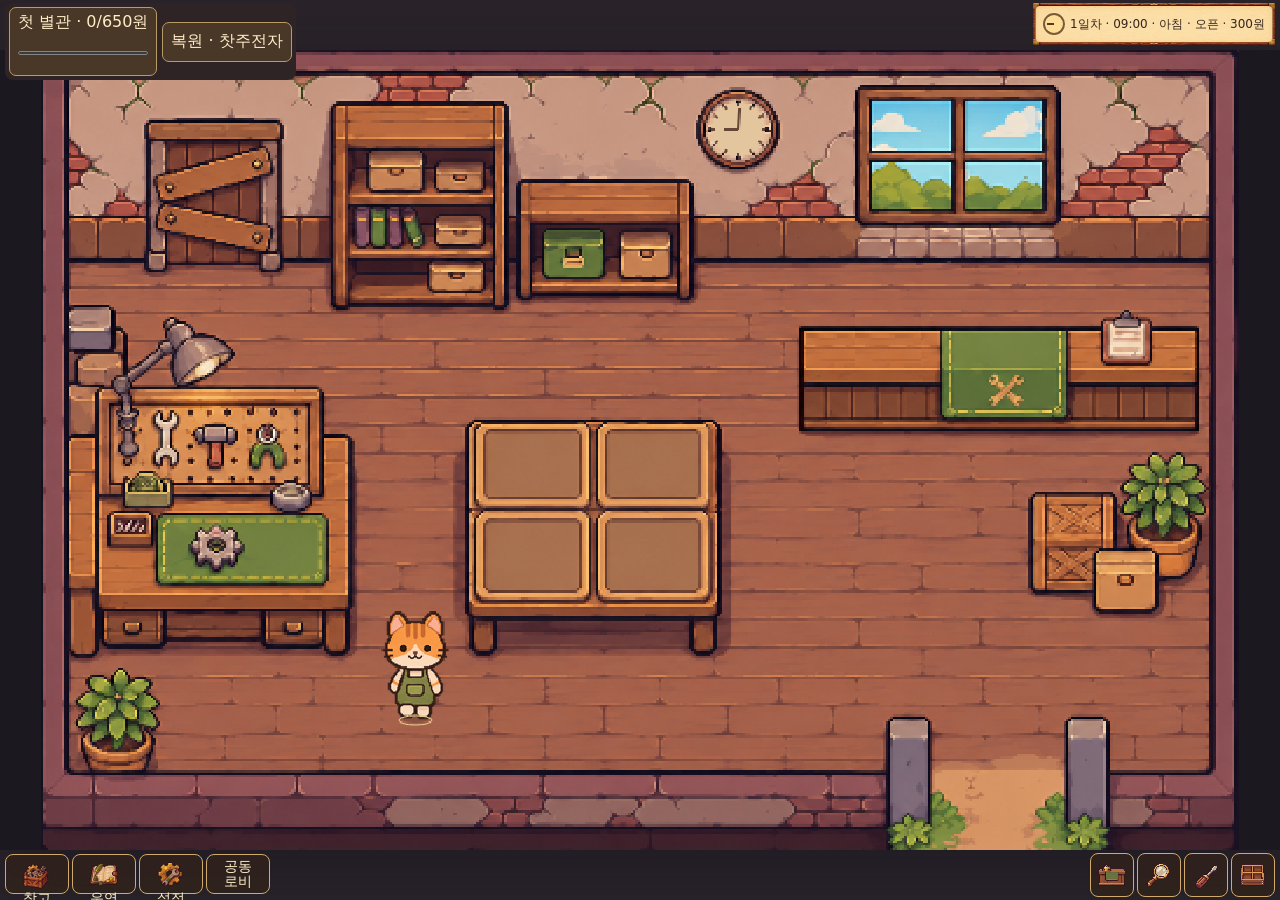
==== commit a2d184b1: "Add files via upload" ====
--- a/index.html
+++ b/index.html
@@ -1,4 +1,4 @@
-<!doctype html><html lang="ko"><head><meta charset="utf-8"><meta name="viewport" content="width=device-width, initial-scale=1, viewport-fit=cover"><meta name="theme-color" content="#302631"><title>작은 수리점 · 개발판 0.6.2</title><style>
+<!doctype html><html lang="ko"><head><meta charset="utf-8"><meta name="viewport" content="width=device-width, initial-scale=1, viewport-fit=cover"><meta name="theme-color" content="#302631"><title>작은 수리점 · 개발판 0.6.3</title><style>
 :root{color-scheme:dark;font-family:system-ui,-apple-system,'Malgun Gothic',sans-serif;background:#251f28;color:#f2e8d0}*{box-sizing:border-box}body{margin:0;background:radial-gradient(ellipse at top,#453741,#251f28 70%);min-height:100dvh}main{max-width:1100px;margin:auto;padding:24px 18px 32px}header{display:flex;justify-content:space-between;align-items:center;gap:16px;margin:0 0 18px}.eyebrow{font-size:11px;letter-spacing:.15em;color:#b6a18f}h1{font-size:25px;margin:5px 0;font-weight:750}header p{margin:0;font-size:12px;color:#baa995}.badge{font-size:12px;color:#d9c79d;border:1px solid #76634b;background:#3c3331;padding:8px 12px;border-radius:24px;white-space:nowrap}.stage{position:relative;border:4px solid #625044;border-radius:12px;overflow:hidden;box-shadow:0 20px 60px #130f1e66;background:#302631;line-height:0}canvas{width:100%;height:auto;display:block;touch-action:manipulation;image-rendering:pixelated;cursor:crosshair}#loading{position:absolute;inset:0;display:grid;place-items:center;background:#302631;color:#eddbb3;font-size:16px;line-height:1.5}#loading[hidden]{display:none}.hud{position:absolute;top:10px;left:12px;border:1px solid #9a815b66;background:#302631d9;color:#f4e5c4;font-size:11px;line-height:1.4;padding:6px 9px;border-radius:5px;pointer-events:none}.below{display:flex;justify-content:space-between;align-items:flex-start;gap:24px;margin:17px 0}.info{padding-top:5px}#status{margin:0 0 9px;font-size:14px;color:#e1d2b6}#direction{font-size:12px;color:#b7a18e}.actions{display:flex;align-items:center;gap:15px}button{font:inherit;background:#514636;border:1px solid #8f7854;border-bottom:3px solid #756045;color:#f4e8cc;border-radius:8px;cursor:pointer;touch-action:none;-webkit-tap-highlight-color:transparent;user-select:none}button:focus-visible{outline:3px solid #e3c776;outline-offset:3px}button:hover{background:#65543c}button:active,button.pressed{background:#a4864e;transform:translateY(1px);border-bottom-width:1px}.reset{padding:11px 13px;font-size:12px}.pad{display:grid;grid-template-columns:42px 42px 42px;grid-template-rows:38px 38px;gap:5px}.pad button{font-size:20px;line-height:1}.up{grid-column:2}.left{grid-column:1;grid-row:2}.down{grid-column:2;grid-row:2}.right{grid-column:3;grid-row:2}.characters{display:flex;gap:8px;margin:14px 4px 0}.characters button{padding:9px 15px;font-size:12px}.characters button[aria-pressed=true]{background:#a1834a;color:#fff4d7;border-color:#d7bc7a}.note{border-top:1px solid #ffffff13;padding-top:14px;font-size:11px;color:#9d8b81;line-height:1.7} @media(max-width:600px){main{padding:14px 8px 24px}header{margin:0 4px 12px}h1{font-size:21px}.badge{font-size:10px;padding:6px 9px}.stage{border-width:3px;border-radius:8px}.below{gap:12px;margin:12px 5px}.info{max-width:50%}#status{font-size:12px;line-height:1.7}.actions{gap:8px}.reset{padding:9px;font-size:11px}.pad{grid-template-columns:36px 36px 36px;grid-template-rows:35px 35px}.note{margin:0 5px}}
-.business{margin-top:14px;padding:16px;background:#3a3038;border:1px solid #725b50;border-radius:10px;font-size:13px;line-height:1.7}.business p{margin:7px 0;color:#cbb79e}.business-actions{display:flex;flex-wrap:wrap;gap:8px}.business button{padding:10px 14px}.screw.active{background:#977641;border-color:#f0d593;box-shadow:0 0 0 2px #d6ba76}.business button:disabled{opacity:.35;cursor:default}.business [hidden]{display:none}button{touch-action:manipulation} .pad button{touch-action:none}.time-control{font-size:11px;color:#c5b29a}select{background:#4a3c35;color:#f6e7cf;border:1px solid #9b805b;padding:5px;border-radius:4px} [hidden]{display:none!important}.camera{position:fixed;inset:0;z-index:10;background:#19141cda;display:grid;place-items:center;padding:16px;overflow:auto;line-height:1.6}.camera-shell{position:relative;background:#352b31;border:3px solid #a0815a;border-radius:14px;width:min(840px,100%);max-height:94dvh;overflow:auto;box-shadow:0 20px 80px #0008;padding:56px 22px 18px}.camera button{padding:10px 15px}.camera h2{font-size:22px;margin:6px 0}.camera p{font-size:14px}.close{position:absolute;right:12px;top:10px;font-size:12px;z-index:2}#portrait{position:absolute;height:96%;width:70%;object-fit:contain;object-position:center bottom;bottom:0;left:15%;image-rendering:pixelated;animation:breath 4s ease-in-out infinite;transform-origin:center bottom}.counter-top{position:absolute;bottom:0;left:0;right:0;height:24px;background:#b68552;border-top:6px solid #51392d;box-shadow:0 6px 0 #4a3329}.conversation{padding:18px 6px 0}#modal-notice{border-top:1px solid #9b805b44;padding-top:12px;color:#e6ce9d;min-height:38px}.work-board{position:relative;line-height:0}#work-canvas{width:100%;height:auto;image-rendering:pixelated}.bolt{position:absolute;width:42px;height:42px;border-radius:50%;padding:0!important;border:3px solid #4c433a;background:#a7a491;color:#29252b;font-weight:bold;box-shadow:3px 4px #0004}.bolt.current{outline:3px solid #f1d681;outline-offset:3px}.bolt:disabled{opacity:.15}.bolt:nth-of-type(1){left:25%;top:24%}.bolt:nth-of-type(2){right:25%;top:24%}.bolt:nth-of-type(3){left:47%;bottom:13%}progress{display:block;width:100%;height:12px;margin:14px 0;accent-color:#b7cb8f}.part-cards{display:grid;grid-template-columns:repeat(3,1fr);gap:12px}.part-cards article{padding:18px 10px;text-align:center;background:#4a3b34;border:1px solid #8b7154;border-radius:8px}.part-cards article>span{font-size:38px;color:#d6c397}.part-cards h3{font-size:15px}@keyframes breath{50%{transform:translateY(-3px)}}@media(max-width:600px){.camera{padding:6px}.camera-shell{padding:52px 12px 14px}.counter-scene{height:300px}.part-cards{gap:5px}.part-cards article{padding:12px 4px}.camera button{font-size:12px;padding:10px}.bolt{width:34px;height:34px}.camera h2{font-size:19px}}@media(prefers-reduced-motion:reduce){#portrait{animation:none}}.counter-scene{height:350px;position:relative;overflow:hidden;border:3px solid #71583d;background:#65513f}.scene-background{position:absolute;inset:0;width:100%;height:100%;object-fit:cover;image-rendering:pixelated}.bargain{background:#493a32;border:1px solid #a2845c;border-radius:9px;padding:15px;margin:14px 0}.bargain p{font-size:12px;margin:6px 0;color:#d1bfa0}#deal-price{font-size:20px;color:#f0d392;margin:9px 0}.bargain label{font-size:12px}.offer-controls{display:flex;flex-wrap:wrap;gap:8px;align-items:center;margin:7px 0}.offer-controls input{width:110px;padding:11px 10px;border:2px solid #c3a26b;border-radius:6px;background:#2e2728;color:#fff0d6;font:inherit;font-size:17px}.bargain small{color:#c9b28e}#propose{background:#687451;border-color:#aab77d}#accept{background:#897044;border-color:#dec28a}.camera button:disabled{opacity:.4;cursor:default}@media(max-width:600px){.counter-scene{height:280px}.offer-controls{gap:5px}.offer-controls input{width:86px}.bargain{padding:11px}.offer-controls button{padding:10px 8px}}#counter-view:not([hidden]){display:grid;grid-template-columns:minmax(250px,.95fr) minmax(310px,1.05fr);gap:18px}.camera-shell{width:min(1020px,100%)}#counter-view .counter-scene{height:100%;min-height:430px}#counter-view .conversation{padding:0}#counter-view #portrait{height:85%;width:96%;left:2%}.offer-controls input{width:132px;font-size:21px;background:#fff4d8;color:#302631;border:3px solid #ddbb76}.bargain label{display:block;color:#ffe7ad;font-size:14px;font-weight:700}#counter-view h2{margin:4px 0}.conversation .business-actions{gap:7px}.conversation button{font-size:13px}@media(max-width:700px){#counter-view:not([hidden]){grid-template-columns:1fr;gap:10px}#counter-view .counter-scene{height:170px;min-height:170px}#counter-view #portrait{height:99%}.camera-shell{padding-top:49px}.conversation .bargain{margin:10px 0}.conversation h2{font-size:18px}.conversation p{margin:5px 0;font-size:12px}.offer-controls input{width:108px;padding:8px;font-size:19px}}</style><link rel="stylesheet" href="assets/expansion.css"><link rel="stylesheet" href="assets/mobile.css"><link rel="apple-touch-icon" href="assets/apple-touch-icon.png"><link rel="manifest" href="manifest.webmanifest"><meta name="apple-mobile-web-app-capable" content="yes"><meta name="apple-mobile-web-app-status-bar-style" content="black-translucent"><link rel="stylesheet" href="assets/touch-ui.css"></head><body><script>document.body.classList.add("game-layout");document.body.dataset.page="map";</script><nav id="game-nav" aria-label="게임 화면 선택"><strong>작은 수리점</strong><button data-page="map" aria-pressed="true">가게</button><button data-page="warehouse" aria-pressed="false">창고</button><button data-page="operations" aria-pressed="false">운영</button><button data-page="settings" aria-pressed="false">설정</button><button id="lobby-shortcut">공동 로비</button><button id="map-view" aria-pressed="false">가게 전경</button></nav><aside id="shift-board"><button id="goal-open"><span id="shift-total"></span><progress id="shift-gauge" max="650" value="0"></progress></button><button id="shift-next" hidden></button></aside><output id="rail-hud" aria-label="영업 현황"><i id="day-clock" aria-hidden="true"></i><span id="rail-time"></span></output><div id="rotate-hint"><h2>기기를 가로로 돌려 주세요</h2><p>이 게임은 가로 화면에 맞춰져 있어요.<br>회전되지 않으면 기기의 세로 화면 잠금을 확인해 주세요.</p><button id="portrait-continue">세로로 둘러보기</button></div><dialog id="annex-room" aria-labelledby="annex-title"><div class="annex-bench"><canvas id="annex-object" width="320" height="200"></canvas></div><section><h2 id="annex-title">상인회 납품실</h2><p id="annex-order"></p><p id="annex-stock"></p><button id="annex-deliver">납품하기</button> <button id="annex-close">로비로</button></section></dialog><dialog id="install-guide"><h2 id="install-title">전체화면으로 플레이하기</h2><p id="install-steps"></p><p>추가한 아이콘으로 다시 실행하고 기기를 가로로 돌려 주세요. 멀티플레이 방 참가도 이 아이콘에서 시작해 주세요. 브라우저·기기에 따라 화면 방향 잠금과 전체화면 전환은 지원되지 않을 수 있어요.</p><button id="install-close">알겠어요</button></dialog><main><header><div><div class="eyebrow">A LITTLE REPAIR SHOP</div><h1>작은 수리점</h1><p>손님을 맞고, 고치고, 진열하고, 판매해요.</p></div><span class="badge">개발판 0.6.2 · 공동 수리점</span></header><div class="stage"><canvas id="game" width="1024" height="684" aria-label="바닥을 눌러 고양이를 이동하는 수리점 지도"></canvas><span class="hud" id="shop-hud">09:00 · 오픈</span><div id="loading" role="status">가게 문을 열고 있어요…</div></div><section class="warehouse" id="warehouse" aria-label="물품창고"><div class="warehouse-heading"><h2>물품창고</h2><span id="warehouse-total"></span></div><div class="warehouse-tabs" role="tablist" aria-label="창고 분류"><button role="tab" data-store="raw" aria-selected="true">매입품</button><button role="tab" data-store="prepared" aria-selected="false">분해 완료</button><button role="tab" data-store="ready" aria-selected="false">복원 완료</button><button role="tab" data-store="parts" aria-selected="false">부품</button></div><div class="inventory-layout"><div id="warehouse-grid" class="inventory-grid" role="group" aria-label="창고 보관칸"></div><div id="warehouse-detail" class="inventory-detail" aria-live="polite"></div></div><p id="warehouse-work" class="warehouse-note"></p><details><summary>물건 인계 기록</summary><div id="flow-history"></div></details></section><section class="business" aria-label="가게 운영"><nav class="ops-tabs" aria-label="운영 메뉴"><button data-ops="actions" aria-pressed="true">업무</button><button data-ops="stock" aria-pressed="false">재고·배송</button></nav><div id="customer"></div><p id="queue"></p><div class="business-actions"><button id="serve">손님 응대</button><button id="repair">A공정 · 점검·분해</button><button id="repair-b">B공정 · 조립·복원</button><button id="exhibit">C · 진열대 관리</button><button id="organize">C · 물건 정리</button><button id="supply">부품 주문</button><button id="receive">C · 택배 수령</button><button id="nextday" hidden>다음 날 오픈</button></div><p id="inventory"></p><p id="stock"></p><p id="deliveries"></p><label class="time-control">영업 시간 <select id="speed" aria-label="시간 흐름 배속"><option value="1">보통</option><option value="4">4배</option><option value="12">12배 · 시간대 확인</option></select></label></section><div class="characters" role="group" aria-label="조작할 캐릭터"><button data-character="A" aria-pressed="true">A</button><button data-character="B" aria-pressed="false">B</button><button data-character="C" aria-pressed="false">C</button></div><div class="below"><div class="info"><p id="status" role="status">이미지를 준비하고 있어요.</p><span id="direction">정면 · 쉬는 중</span></div><div class="actions"><button id="reset" class="reset" type="button">처음 위치</button><div class="pad" aria-label="이동 방향"><button class="up" data-move="back" aria-label="위로 이동" type="button">↑</button><button class="left" data-move="left" aria-label="왼쪽으로 이동" type="button">←</button><button class="down" data-move="front" aria-label="아래로 이동" type="button">↓</button><button class="right" data-move="right" aria-label="오른쪽으로 이동" type="button">→</button></div></div></div><footer class="note">개발판 0.6.2 · 물건 8종 / 자동 저장 / 공동 상점 연결 준비<br>PC: 바닥 클릭 또는 방향키·WASD / 모바일: 바닥 터치 또는 방향 버튼<br>A는 작업대 앞, B는 작업대 오른쪽에서 서로 다른 물건을 동시에 처리합니다. 부품 주문 후 20초가 지나면 입구에서 택배를 수령하세요.<br>오프라인은 A/B/C 전환, 온라인은 각자 한 캐릭터를 조작합니다. 연결 전에는 서버에 접속하지 않습니다.</footer><section class="extension-panel" aria-label="공동 수리점"><div class="panel-title"><div><span class="eyebrow">OUR LITTLE SHOP</span><h2>함께 고치는 하루</h2></div><span id="save-status">오프라인 · 자동 저장</span></div><div class="toolbar"><button id="save-now">지금 저장</button><button id="sound-toggle">효과음 켜기</button><button id="fullscreen">가로 전체화면</button><button id="backup-save">저장 파일 받기</button><label class="file-button">저장 파일 불러오기<input id="restore-save" type="file" accept="application/json"></label><button id="network-open">공동 로비 · 방 만들기 / 참가</button></div><p id="growth-status"></p><div class="upgrade-grid"><button id="upgrade-tools"></button><button id="upgrade-marketing"></button><button id="upgrade-shop"></button></div><div class="ping-bar" aria-label="동료에게 신호 보내기"><span>동료 부르기</span><button data-ping="🔧" title="수리 부탁해요">🔧 수리</button><button data-ping="💰" title="손님 응대 부탁해요">💰 응대</button><button data-ping="📦" title="택배가 왔어요">📦 택배</button><button data-ping="🙋" title="잠깐 도와주세요">🙋 도움</button></div><details><summary>물건 도감 · 성장 기록</summary><div id="item-catalog" class="catalog-grid"></div><div id="ledger"></div></details></section>
-<div id="network-modal" class="network-modal" role="dialog" aria-modal="true" aria-label="3인 공동 수리점"><div class="network-shell"><button id="network-close" class="close">가게로</button><h2>작은 수리점</h2><nav id="lobby-tabs"><button data-lobby="solo">혼자 하기</button><button data-lobby="room">함께 하기</button><button data-lobby="goal">주간 목표</button><button data-lobby="server">서버 설정</button></nav><p id="network-status" role="status">방을 만들거나 지난 방 코드로 참가하세요.</p><section data-lobby-pane="solo"><h3>나의 수리점</h3><p id="solo-summary"></p><button id="solo-start">혼자 영업 시작</button></section><section data-lobby-pane="goal" hidden><h3>주간 매출 목표</h3><small id="goal-days"></small><progress id="contract-gauge" max="650" value="0"></progress><p id="lobby-contract"></p><button id="approve-expansion" hidden>승인서 사용 · 별관 열기</button><button id="visit-annex" hidden>상인회 별관 들어가기</button></section><section data-lobby-pane="server" hidden><details id="connection-details"><summary>기존 서버 연결 설정</summary><label>Project URL<input id="supabase-url" type="url" placeholder="https://프로젝트.supabase.co"></label><label>공개 publishable / anon 키<input id="supabase-key" type="password" autocomplete="off" placeholder="공개 접속 키"></label><p class="small">기존 Supabase 프로젝트를 사용합니다. 비밀키와 service_role 키는 입력하지 마세요.</p><button id="connect-server">서버 연결</button></details></section><section data-lobby-pane="room"><label>내 이름<input id="player-name" maxlength="20" value="고양이"></label><div class="toolbar"><button id="create-room">새 공동 상점 만들기</button><input id="room-code" maxlength="8" placeholder="8자리 방 코드" aria-label="방 코드"><button id="join-room">참가 / 이어하기</button></div><div id="room-members"></div><div class="toolbar"><button id="ready-room" disabled>준비하기</button><button id="start-room" disabled>방장 · 영업 시작</button></div></section></div></div></main><div id="camera" class="camera" hidden role="dialog" aria-modal="true" aria-label="가게 작업 화면"><div class="camera-shell"><nav class="touch-camera-tabs" aria-label="작업 화면 메뉴"><div data-tabs="counter"><button data-touch-tab="offer" aria-pressed="true"><i class="art-icon icon-tag"></i>가격 제안</button><button data-touch-tab="facts"><i class="art-icon icon-glass"></i>물품 가치</button></div><div data-tabs="work"><button data-touch-tab="work" aria-pressed="true"><i class="art-icon icon-driver"></i>수리</button><button data-touch-tab="help"><i class="art-icon icon-glass"></i>작업 안내</button><button data-touch-tab="materials"><i class="art-icon icon-crate"></i>재료·인계</button></div><div data-tabs="display"><button data-touch-tab="price" aria-pressed="true"><i class="art-icon icon-tag"></i>가격·진열</button><button data-touch-tab="organize"><i class="art-icon icon-crate"></i>옮기기·회수</button></div><div data-tabs="picker"><strong>수리할 물품 선택</strong></div><div data-tabs="supply"><strong>부품 주문</strong></div></nav><button id="modal-close" class="close">가게로 돌아가기 ×</button><section id="counter-view" hidden><div class="trade-object"><div class="trade-item-stage"><div class="trade-speech"><span id="reaction" class="reaction"></span><h2 id="counter-name"></h2><small id="customer-personality"></small><p id="dialogue" role="status"></p></div><img id="counter-bg" class="scene-background" alt="수리점 거래 테이블"><canvas id="item-view" width="1008" height="568" aria-label="거래 물품을 올려놓은 테이블"></canvas><span id="trade-kind"></span></div><div class="trade-item-caption"><strong id="item-condition"></strong><p id="item-fault"></p></div></div><div class="conversation"><div id="greeting" hidden><button id="unveil">물건을 보여 주세요</button><button id="greet-decline">다음에 만나요</button></div><img id="portrait" hidden alt=""><div class="trade-facts"><dl class="valuation"><div><dt>현재 상태 평가 · 추정</dt><dd id="value-current"></dd></div><div><dt>수리 완료 기준가</dt><dd id="value-restored"></dd></div><div><dt>교체 부품비 · 1회</dt><dd id="value-cost"></dd></div></dl><p id="value-margin"></p></div><div class="trade-offer"><div id="bargain" class="bargain" hidden><strong id="deal-item"></strong><p id="deal-reference"></p><div id="deal-price"></div><label for="offer-price">내 제안 금액</label><div class="offer-controls"><button id="offer-less" aria-label="제안 가격 5원 내리기">−5</button><input id="offer-price" autocomplete="off" type="number" inputmode="numeric" min="1" step="1" aria-describedby="deal-range"><span>원</span><button id="offer-more" aria-label="제안 가격 5원 올리기">+5</button><button id="propose">이 가격 제안</button></div><small id="deal-range"></small></div><select id="trade-sale-select" aria-label="판매할 진열품" hidden></select></div><div class="business-actions trade-choices"><button id="accept">거래 확정</button><button id="sell0"></button><button id="sell1"></button><button id="sell2"></button><button id="sell3"></button><button id="sell4"></button><button id="sell5"></button><button id="decline">이번에는 거래하지 않기</button></div></div></section><section id="work-picker" hidden><span class="eyebrow">ITEMS &amp; PARTS</span><h2 id="picker-title"></h2><p id="picker-hint"></p><div class="inventory-layout"><div id="picker-items" class="inventory-grid" role="group" aria-label="인수 물품 보관칸"></div><div id="picker-detail" class="inventory-detail" aria-live="polite"></div></div><div class="business-actions"><button id="picker-supply">부품 재고·주문 확인</button></div></section><section id="work-view" hidden><span class="eyebrow">수리 작업대</span><h2 id="work-title"></h2><ol id="work-steps" class="work-steps"><li>분해·세척</li><li>부품 교체</li><li>조립·복원</li><li>최종 검사</li></ol><div class="work-help"><p id="work-instruction" role="status"></p><p id="work-side-instruction" class="work-side-instruction"></p><div id="work-material-status" class="work-material-status"></div></div><div class="bench-closeup"><canvas id="bench-detail" width="800" height="760" aria-label="눈앞의 수리 물품과 작업 위치"></canvas></div><div class="bench-tray"><strong id="bench-hint" role="status"></strong><div id="bench-choices"></div></div><nav id="work-relay" aria-label="작업 인계"><button id="solo-follow" hidden></button><button id="relay-menu" aria-expanded="false">인계 ⇄</button><span id="relay-people" hidden><button data-relay="A">A에게</button><button data-relay="B">B에게</button><button data-relay="C">C에게</button></span><button id="relay-next" hidden>다음 물건 →</button></nav><div class="work-board"><canvas id="work-canvas" width="720" height="420" aria-label="분해하고 부품을 교체하는 작업대"></canvas><button id="screw0" class="bolt">1</button><button id="screw1" class="bolt">2</button><button id="screw2" class="bolt">3</button></div><progress id="work-progress" max="1" value="0" aria-label="전체 수리 진행"></progress><div class="business-actions work-actions"><button id="replace">필요 부품 교체</button><button id="test">작동 검사 시작</button><button id="wipe-item">표면 정리</button><button id="rotate-part">방향 돌리기 ↻</button><button id="fit-part">맞춰 끼우기</button><button id="pass-repair">현재 공정 내려놓기</button><button id="cancel-repair">현재 공정 취소 · 대기함 반환</button></div></section><section id="display-view" hidden><span class="eyebrow">C · DISPLAY TABLE</span><h2>중앙 진열 테이블</h2><p id="display-summary"></p><p class="display-help">칸을 선택하고 아래 완료품을 골라 진열하세요. 진열품은 다른 칸으로 옮기거나 보관함으로 회수할 수 있어요.</p><div class="display-table-scene"><canvas id="display-room" width="760" height="612" aria-label="가게 중앙 진열 테이블을 가까이 보는 화면"></canvas><div id="display-slots" class="display-cabinet" aria-label="테이블 위 판매 진열칸"></div></div><div id="display-detail" class="display-detail" aria-live="polite"></div><div class="display-price-pane"><label for="display-price-item">가격을 정할 물품</label><select id="display-price-item"></select><label for="display-price-input">진열 판매가</label><div class="listing-price-row"><input id="display-price-input" aria-label="진열 판매가" type="number" min="1" step="1" required inputmode="numeric"><span>원</span><button id="display-price-save">가격 저장</button></div><p id="display-price-range"></p><p id="display-price-state" role="status"></p><button id="display-price-place">저장한 가격으로 선택 칸에 진열</button></div><details class="display-tools"><summary>진열 정리·이동</summary><div class="business-actions"><button id="display-withdraw">선택 진열품 회수</button><button id="display-move">선택 진열품 위치 옮기기</button><button id="display-auto">설정가로 일괄 진열</button><button id="display-sort">보관함 정리</button></div></details><p id="display-prompt" role="status"></p><h3>수리를 마친 완료품</h3><div id="display-ready" class="queue-gallery"></div><p class="display-help">가격표는 저장한 판매가예요. 기준가와 구분해 표시하며 실제 거래 금액은 카운터 흥정으로 정합니다.</p></section><section id="supply-view" hidden><span class="eyebrow">PARTS CATALOG</span><h2>수리 부품 주문</h2><p>주문하면 영업시간 기준 20초 뒤 입구로 배송됩니다.<br>택배를 직접 수령해야 부품 재고에 들어갑니다.</p><div class="part-cards"><article><span>⚙</span><h3>톱니바퀴</h3><p>3개 · 40원</p><button id="order-gear">담기</button></article><article><span>↝</span><h3>태엽</h3><p>3개 · 30원</p><button id="order-spring">담기</button></article><article><span>ϟ</span><h3>전기 접점</h3><p>3개 · 50원</p><button id="order-contact">담기</button></article><article><span>◈</span><h3>접합·세척재</h3><p>3개 · 30원</p><button id="order-polish">담기</button></article><article><span>▨</span><h3>복원 안료</h3><p>3개 · 60원</p><button id="order-paint">담기</button></article><article><span>▥</span><h3>목재·천</h3><p>3개 · 50원</p><button id="order-wood">담기</button></article></div><aside id="cart-sheet"><h3>주문서</h3><div id="cart-lines"></div><output id="cart-total" aria-live="polite"></output><button id="cart-confirm">구매 확정</button><small id="cart-result" role="status"></small></aside></section><p id="modal-notice" role="status"></p></div></div><script src="assets/scene-assets.js"></script><script src="src/base-engine.js"></script><script src="src/game.js"></script><script src="src/pipeline.js"></script><script src="src/transport.js"></script><script src="config.js"></script><script src="src/parts.js"></script><script src="src/ui-art.js"></script><script src="src/workshop.js"></script><script src="src/item-art.js"></script><script src="src/world-items.js"></script><script src="src/lighting.js"></script><script src="src/bench-controls.js"></script><script src="src/shop-ui.js"></script><script src="src/mobile.js"></script><dialog id="price-pad" aria-label="금액 입력"><form method="dialog"><div class="price-pad-head"><strong>금액을 입력하세요</strong><button value="cancel" aria-label="금액 입력 닫기">×</button></div><output id="pad-value">0</output><div id="pad-keys"></div><button id="pad-done" value="apply">이 금액 사용</button></form></dialog><script src="src/touch-ui.js"></script></body></html>
+.business{margin-top:14px;padding:16px;background:#3a3038;border:1px solid #725b50;border-radius:10px;font-size:13px;line-height:1.7}.business p{margin:7px 0;color:#cbb79e}.business-actions{display:flex;flex-wrap:wrap;gap:8px}.business button{padding:10px 14px}.screw.active{background:#977641;border-color:#f0d593;box-shadow:0 0 0 2px #d6ba76}.business button:disabled{opacity:.35;cursor:default}.business [hidden]{display:none}button{touch-action:manipulation} .pad button{touch-action:none}.time-control{font-size:11px;color:#c5b29a}select{background:#4a3c35;color:#f6e7cf;border:1px solid #9b805b;padding:5px;border-radius:4px} [hidden]{display:none!important}.camera{position:fixed;inset:0;z-index:10;background:#19141cda;display:grid;place-items:center;padding:16px;overflow:auto;line-height:1.6}.camera-shell{position:relative;background:#352b31;border:3px solid #a0815a;border-radius:14px;width:min(840px,100%);max-height:94dvh;overflow:auto;box-shadow:0 20px 80px #0008;padding:56px 22px 18px}.camera button{padding:10px 15px}.camera h2{font-size:22px;margin:6px 0}.camera p{font-size:14px}.close{position:absolute;right:12px;top:10px;font-size:12px;z-index:2}#portrait{position:absolute;height:96%;width:70%;object-fit:contain;object-position:center bottom;bottom:0;left:15%;image-rendering:pixelated;animation:breath 4s ease-in-out infinite;transform-origin:center bottom}.counter-top{position:absolute;bottom:0;left:0;right:0;height:24px;background:#b68552;border-top:6px solid #51392d;box-shadow:0 6px 0 #4a3329}.conversation{padding:18px 6px 0}#modal-notice{border-top:1px solid #9b805b44;padding-top:12px;color:#e6ce9d;min-height:38px}.work-board{position:relative;line-height:0}#work-canvas{width:100%;height:auto;image-rendering:pixelated}.bolt{position:absolute;width:42px;height:42px;border-radius:50%;padding:0!important;border:3px solid #4c433a;background:#a7a491;color:#29252b;font-weight:bold;box-shadow:3px 4px #0004}.bolt.current{outline:3px solid #f1d681;outline-offset:3px}.bolt:disabled{opacity:.15}.bolt:nth-of-type(1){left:25%;top:24%}.bolt:nth-of-type(2){right:25%;top:24%}.bolt:nth-of-type(3){left:47%;bottom:13%}progress{display:block;width:100%;height:12px;margin:14px 0;accent-color:#b7cb8f}.part-cards{display:grid;grid-template-columns:repeat(3,1fr);gap:12px}.part-cards article{padding:18px 10px;text-align:center;background:#4a3b34;border:1px solid #8b7154;border-radius:8px}.part-cards article>span{font-size:38px;color:#d6c397}.part-cards h3{font-size:15px}@keyframes breath{50%{transform:translateY(-3px)}}@media(max-width:600px){.camera{padding:6px}.camera-shell{padding:52px 12px 14px}.counter-scene{height:300px}.part-cards{gap:5px}.part-cards article{padding:12px 4px}.camera button{font-size:12px;padding:10px}.bolt{width:34px;height:34px}.camera h2{font-size:19px}}@media(prefers-reduced-motion:reduce){#portrait{animation:none}}.counter-scene{height:350px;position:relative;overflow:hidden;border:3px solid #71583d;background:#65513f}.scene-background{position:absolute;inset:0;width:100%;height:100%;object-fit:cover;image-rendering:pixelated}.bargain{background:#493a32;border:1px solid #a2845c;border-radius:9px;padding:15px;margin:14px 0}.bargain p{font-size:12px;margin:6px 0;color:#d1bfa0}#deal-price{font-size:20px;color:#f0d392;margin:9px 0}.bargain label{font-size:12px}.offer-controls{display:flex;flex-wrap:wrap;gap:8px;align-items:center;margin:7px 0}.offer-controls input{width:110px;padding:11px 10px;border:2px solid #c3a26b;border-radius:6px;background:#2e2728;color:#fff0d6;font:inherit;font-size:17px}.bargain small{color:#c9b28e}#propose{background:#687451;border-color:#aab77d}#accept{background:#897044;border-color:#dec28a}.camera button:disabled{opacity:.4;cursor:default}@media(max-width:600px){.counter-scene{height:280px}.offer-controls{gap:5px}.offer-controls input{width:86px}.bargain{padding:11px}.offer-controls button{padding:10px 8px}}#counter-view:not([hidden]){display:grid;grid-template-columns:minmax(250px,.95fr) minmax(310px,1.05fr);gap:18px}.camera-shell{width:min(1020px,100%)}#counter-view .counter-scene{height:100%;min-height:430px}#counter-view .conversation{padding:0}#counter-view #portrait{height:85%;width:96%;left:2%}.offer-controls input{width:132px;font-size:21px;background:#fff4d8;color:#302631;border:3px solid #ddbb76}.bargain label{display:block;color:#ffe7ad;font-size:14px;font-weight:700}#counter-view h2{margin:4px 0}.conversation .business-actions{gap:7px}.conversation button{font-size:13px}@media(max-width:700px){#counter-view:not([hidden]){grid-template-columns:1fr;gap:10px}#counter-view .counter-scene{height:170px;min-height:170px}#counter-view #portrait{height:99%}.camera-shell{padding-top:49px}.conversation .bargain{margin:10px 0}.conversation h2{font-size:18px}.conversation p{margin:5px 0;font-size:12px}.offer-controls input{width:108px;padding:8px;font-size:19px}}</style><link rel="stylesheet" href="assets/expansion.css"><link rel="stylesheet" href="assets/mobile.css"><link rel="apple-touch-icon" href="assets/apple-touch-icon.png"><link rel="manifest" href="manifest.webmanifest"><meta name="apple-mobile-web-app-capable" content="yes"><meta name="apple-mobile-web-app-status-bar-style" content="black-translucent"><link rel="stylesheet" href="assets/touch-ui.css"></head><body><script>document.body.classList.add("game-layout");document.body.dataset.page="map";</script><nav id="game-nav" aria-label="게임 화면 선택"><strong>작은 수리점</strong><button data-page="map" aria-pressed="true">가게</button><button data-page="warehouse" aria-pressed="false">창고</button><button data-page="operations" aria-pressed="false">운영</button><button data-page="settings" aria-pressed="false">설정</button><button id="lobby-shortcut">공동 로비</button><button id="map-view" aria-pressed="false">가게 전경</button></nav><aside id="shift-board"><button id="goal-open"><span id="shift-total"></span><progress id="shift-gauge" max="650" value="0"></progress></button><button id="shift-next" hidden></button></aside><output id="rail-hud" aria-label="영업 현황"><i id="day-clock" aria-hidden="true"></i><span id="rail-time"></span></output><div id="rotate-hint"><h2>기기를 가로로 돌려 주세요</h2><p>이 게임은 가로 화면에 맞춰져 있어요.<br>회전되지 않으면 기기의 세로 화면 잠금을 확인해 주세요.</p><button id="portrait-continue">세로로 둘러보기</button></div><dialog id="annex-room" aria-labelledby="annex-title"><div class="annex-bench"><canvas id="annex-object" width="320" height="200"></canvas></div><section><h2 id="annex-title">상인회 납품실</h2><p id="annex-order"></p><p id="annex-stock"></p><button id="annex-deliver">납품하기</button> <button id="annex-close">로비로</button></section></dialog><dialog id="install-guide"><h2 id="install-title">전체화면으로 플레이하기</h2><p id="install-steps"></p><p>추가한 아이콘으로 다시 실행하고 기기를 가로로 돌려 주세요. 멀티플레이 방 참가도 이 아이콘에서 시작해 주세요. 브라우저·기기에 따라 화면 방향 잠금과 전체화면 전환은 지원되지 않을 수 있어요.</p><button id="install-close">알겠어요</button></dialog><main><header><div><div class="eyebrow">A LITTLE REPAIR SHOP</div><h1>작은 수리점</h1><p>손님을 맞고, 고치고, 진열하고, 판매해요.</p></div><span class="badge">개발판 0.6.3 · 공동 수리점</span></header><div class="stage"><canvas id="game" width="1024" height="684" aria-label="바닥을 눌러 고양이를 이동하는 수리점 지도"></canvas><span class="hud" id="shop-hud">09:00 · 오픈</span><div id="loading" role="status">가게 문을 열고 있어요…</div></div><section class="warehouse" id="warehouse" aria-label="물품창고"><div class="warehouse-heading"><h2>물품창고</h2><span id="warehouse-total"></span></div><div class="warehouse-tabs" role="tablist" aria-label="창고 분류"><button role="tab" data-store="raw" aria-selected="true">매입품</button><button role="tab" data-store="prepared" aria-selected="false">분해 완료</button><button role="tab" data-store="ready" aria-selected="false">복원 완료</button><button role="tab" data-store="parts" aria-selected="false">부품</button></div><div class="inventory-layout"><div id="warehouse-grid" class="inventory-grid" role="group" aria-label="창고 보관칸"></div><div id="warehouse-detail" class="inventory-detail" aria-live="polite"></div></div><p id="warehouse-work" class="warehouse-note"></p><details><summary>물건 인계 기록</summary><div id="flow-history"></div></details></section><section class="business" aria-label="가게 운영"><nav class="ops-tabs" aria-label="운영 메뉴"><button data-ops="actions" aria-pressed="true">업무</button><button data-ops="stock" aria-pressed="false">재고·배송</button></nav><div id="customer"></div><p id="queue"></p><div class="business-actions"><button id="serve">손님 응대</button><button id="repair">A공정 · 점검·분해</button><button id="repair-b">B공정 · 조립·복원</button><button id="exhibit">C · 진열대 관리</button><button id="organize">C · 물건 정리</button><button id="supply">부품 주문</button><button id="receive">C · 택배 수령</button><button id="nextday" hidden>다음 날 오픈</button></div><p id="inventory"></p><p id="stock"></p><p id="deliveries"></p><label class="time-control">영업 시간 <select id="speed" aria-label="시간 흐름 배속"><option value="1">보통</option><option value="4">4배</option><option value="12">12배 · 시간대 확인</option></select></label></section><div class="characters" role="group" aria-label="조작할 캐릭터"><button data-character="A" aria-pressed="true">A</button><button data-character="B" aria-pressed="false">B</button><button data-character="C" aria-pressed="false">C</button></div><div class="below"><div class="info"><p id="status" role="status">이미지를 준비하고 있어요.</p><span id="direction">정면 · 쉬는 중</span></div><div class="actions"><button id="reset" class="reset" type="button">처음 위치</button><div class="pad" aria-label="이동 방향"><button class="up" data-move="back" aria-label="위로 이동" type="button">↑</button><button class="left" data-move="left" aria-label="왼쪽으로 이동" type="button">←</button><button class="down" data-move="front" aria-label="아래로 이동" type="button">↓</button><button class="right" data-move="right" aria-label="오른쪽으로 이동" type="button">→</button></div></div></div><footer class="note">개발판 0.6.3 · 물건 8종 / 자동 저장 / 공동 상점 연결 준비<br>PC: 바닥 클릭 또는 방향키·WASD / 모바일: 바닥 터치 또는 방향 버튼<br>A는 작업대 앞, B는 작업대 오른쪽에서 서로 다른 물건을 동시에 처리합니다. 부품 주문 후 20초가 지나면 입구에서 택배를 수령하세요.<br>오프라인은 A/B/C 전환, 온라인은 각자 한 캐릭터를 조작합니다. 연결 전에는 서버에 접속하지 않습니다.</footer><section class="extension-panel" aria-label="공동 수리점"><div class="panel-title"><div><span class="eyebrow">OUR LITTLE SHOP</span><h2>함께 고치는 하루</h2></div><span id="save-status">오프라인 · 자동 저장</span></div><div class="toolbar"><button id="save-now">지금 저장</button><button id="sound-toggle">효과음 켜기</button><button id="fullscreen">가로 전체화면</button><button id="backup-save">저장 파일 받기</button><label class="file-button">저장 파일 불러오기<input id="restore-save" type="file" accept="application/json"></label><button id="network-open">공동 로비 · 방 만들기 / 참가</button></div><p id="growth-status"></p><div class="upgrade-grid"><button id="upgrade-tools"></button><button id="upgrade-marketing"></button><button id="upgrade-shop"></button></div><div class="ping-bar" aria-label="동료에게 신호 보내기"><span>동료 부르기</span><button data-ping="🔧" title="수리 부탁해요">🔧 수리</button><button data-ping="💰" title="손님 응대 부탁해요">💰 응대</button><button data-ping="📦" title="택배가 왔어요">📦 택배</button><button data-ping="🙋" title="잠깐 도와주세요">🙋 도움</button></div><details><summary>물건 도감 · 성장 기록</summary><div id="item-catalog" class="catalog-grid"></div><div id="ledger"></div></details></section>
+<div id="network-modal" class="network-modal" role="dialog" aria-modal="true" aria-label="3인 공동 수리점"><div class="network-shell"><button id="network-close" class="close">가게로</button><h2>작은 수리점</h2><nav id="lobby-tabs"><button data-lobby="solo">혼자 하기</button><button data-lobby="room">함께 하기</button><button data-lobby="goal">주간 목표</button><button data-lobby="server">서버 설정</button></nav><p id="network-status" role="status">방을 만들거나 지난 방 코드로 참가하세요.</p><section data-lobby-pane="solo"><h3>나의 수리점</h3><p id="solo-summary"></p><button id="solo-start">혼자 영업 시작</button></section><section data-lobby-pane="goal" hidden><h3>주간 매출 목표</h3><small id="goal-days"></small><progress id="contract-gauge" max="650" value="0"></progress><p id="lobby-contract"></p><button id="approve-expansion" hidden>승인서 사용 · 별관 열기</button><button id="visit-annex" hidden>상인회 별관 들어가기</button></section><section data-lobby-pane="server" hidden><details id="connection-details"><summary>기존 서버 연결 설정</summary><label>Project URL<input id="supabase-url" type="url" placeholder="https://프로젝트.supabase.co"></label><label>공개 publishable / anon 키<input id="supabase-key" type="password" autocomplete="off" placeholder="공개 접속 키"></label><p class="small">기존 Supabase 프로젝트를 사용합니다. 비밀키와 service_role 키는 입력하지 마세요.</p><button id="connect-server">서버 연결</button></details></section><section data-lobby-pane="room"><label>내 이름<input id="player-name" maxlength="20" value="고양이"></label><div class="toolbar"><button id="create-room">새 공동 상점 만들기</button><input id="room-code" maxlength="8" placeholder="8자리 방 코드" aria-label="방 코드"><button id="join-room">참가 / 이어하기</button></div><div id="room-members"></div><div class="toolbar"><button id="ready-room" disabled>준비하기</button><button id="start-room" disabled>방장 · 영업 시작</button></div></section></div></div></main><div id="camera" class="camera" hidden role="dialog" aria-modal="true" aria-label="가게 작업 화면"><div class="camera-shell"><nav class="touch-camera-tabs" aria-label="작업 화면 메뉴"><div data-tabs="counter"><button data-touch-tab="offer" aria-pressed="true"><i class="art-icon icon-tag"></i>가격 제안</button><button data-touch-tab="facts"><i class="art-icon icon-glass"></i>물품 가치</button></div><div data-tabs="work"><button data-touch-tab="work" aria-pressed="true"><i class="art-icon icon-driver"></i>수리</button><button data-touch-tab="help"><i class="art-icon icon-glass"></i>작업 안내</button><button data-touch-tab="materials"><i class="art-icon icon-crate"></i>재료·인계</button></div><div data-tabs="display"><button data-touch-tab="price" aria-pressed="true"><i class="art-icon icon-tag"></i>가격·진열</button><button data-touch-tab="organize"><i class="art-icon icon-crate"></i>옮기기·회수</button></div><div data-tabs="picker"><strong>수리할 물품 선택</strong></div><div data-tabs="supply"><strong>부품 주문</strong></div></nav><button id="modal-close" class="close">가게로 돌아가기 ×</button><section id="counter-view" hidden><div class="trade-object"><div class="trade-item-stage"><div class="trade-speech"><span id="reaction" class="reaction"></span><h2 id="counter-name"></h2><small id="customer-personality"></small><p id="dialogue" role="status"></p></div><img id="counter-bg" class="scene-background" alt="수리점 거래 테이블"><canvas id="item-view" width="1008" height="568" aria-label="거래 물품을 올려놓은 테이블"></canvas><span id="trade-kind"></span></div><div class="trade-item-caption"><strong id="item-condition"></strong><p id="item-fault"></p></div></div><div class="conversation"><div id="greeting" hidden><button id="unveil">물건을 보여 주세요</button><button id="greet-decline">다음에 만나요</button></div><img id="portrait" hidden alt=""><div class="trade-facts"><dl class="valuation"><div><dt>현재 상태 평가 · 추정</dt><dd id="value-current"></dd></div><div><dt>수리 완료 기준가</dt><dd id="value-restored"></dd></div><div><dt>교체 부품비 · 1회</dt><dd id="value-cost"></dd></div></dl><p id="value-margin"></p></div><div class="trade-offer"><div id="bargain" class="bargain" hidden><strong id="deal-item"></strong><p id="deal-reference"></p><div id="deal-price"></div><label for="offer-price">내 제안 금액</label><div class="offer-controls"><button id="offer-less" aria-label="제안 가격 5원 내리기">−5</button><input id="offer-price" autocomplete="off" type="number" inputmode="numeric" min="1" step="1" aria-describedby="deal-range"><span>원</span><button id="offer-more" aria-label="제안 가격 5원 올리기">+5</button><button id="propose">이 가격 제안</button></div><small id="deal-range"></small></div><select id="trade-sale-select" aria-label="판매할 진열품" hidden></select></div><div class="business-actions trade-choices"><button id="accept">거래 확정</button><button id="sell0"></button><button id="sell1"></button><button id="sell2"></button><button id="sell3"></button><button id="sell4"></button><button id="sell5"></button><button id="decline">이번에는 거래하지 않기</button></div></div></section><section id="work-picker" hidden><span class="eyebrow">ITEMS &amp; PARTS</span><h2 id="picker-title"></h2><p id="picker-hint"></p><div class="inventory-layout"><div id="picker-items" class="inventory-grid" role="group" aria-label="인수 물품 보관칸"></div><div id="picker-detail" class="inventory-detail" aria-live="polite"></div></div><div class="business-actions"><button id="picker-supply">부품 재고·주문 확인</button></div></section><nav id="work-relay" aria-label="작업 인계"><button id="solo-follow" hidden></button><button id="relay-menu" aria-expanded="false">인계 ⇄</button><span id="relay-people" hidden><button data-relay="A">A에게</button><button data-relay="B">B에게</button><button data-relay="C">C에게</button></span><button id="relay-next" hidden>다음 물건 →</button></nav><section id="work-view" hidden><span class="eyebrow">수리 작업대</span><h2 id="work-title"></h2><ol id="work-steps" class="work-steps"><li>분해·세척</li><li>부품 교체</li><li>조립·복원</li><li>최종 검사</li></ol><div class="work-help"><p id="work-instruction" role="status"></p><p id="work-side-instruction" class="work-side-instruction"></p><div id="work-material-status" class="work-material-status"></div></div><div class="bench-closeup"><canvas id="bench-detail" width="800" height="760" aria-label="눈앞의 수리 물품과 작업 위치"></canvas></div><div class="bench-tray"><strong id="bench-hint" role="status"></strong><div id="bench-choices"></div></div><div class="work-board"><canvas id="work-canvas" width="720" height="420" aria-label="분해하고 부품을 교체하는 작업대"></canvas><button id="screw0" class="bolt">1</button><button id="screw1" class="bolt">2</button><button id="screw2" class="bolt">3</button></div><progress id="work-progress" max="1" value="0" aria-label="전체 수리 진행"></progress><div class="business-actions work-actions"><button id="replace">필요 부품 교체</button><button id="test">작동 검사 시작</button><button id="wipe-item">표면 정리</button><button id="rotate-part">방향 돌리기 ↻</button><button id="fit-part">맞춰 끼우기</button><button id="pass-repair">현재 공정 내려놓기</button><button id="cancel-repair">현재 공정 취소 · 대기함 반환</button></div></section><section id="display-view" hidden><span class="eyebrow">C · DISPLAY TABLE</span><h2>중앙 진열 테이블</h2><p id="display-summary"></p><p class="display-help">칸을 선택하고 아래 완료품을 골라 진열하세요. 진열품은 다른 칸으로 옮기거나 보관함으로 회수할 수 있어요.</p><div class="display-table-scene"><canvas id="display-room" width="760" height="612" aria-label="가게 중앙 진열 테이블을 가까이 보는 화면"></canvas><div id="display-slots" class="display-cabinet" aria-label="테이블 위 판매 진열칸"></div></div><div id="display-detail" class="display-detail" aria-live="polite"></div><div class="display-price-pane"><label for="display-price-item">가격을 정할 물품</label><select id="display-price-item"></select><label for="display-price-input">진열 판매가</label><div class="listing-price-row"><input id="display-price-input" aria-label="진열 판매가" type="number" min="1" step="1" required inputmode="numeric"><span>원</span><button id="display-price-save">가격 저장</button></div><p id="display-price-range"></p><p id="display-price-state" role="status"></p><button id="display-price-place">저장한 가격으로 선택 칸에 진열</button></div><details class="display-tools"><summary>진열 정리·이동</summary><div class="business-actions"><button id="display-withdraw">선택 진열품 회수</button><button id="display-move">선택 진열품 위치 옮기기</button><button id="display-auto">설정가로 일괄 진열</button><button id="display-sort">보관함 정리</button></div></details><p id="display-prompt" role="status"></p><h3>수리를 마친 완료품</h3><div id="display-ready" class="queue-gallery"></div><p class="display-help">가격표는 저장한 판매가예요. 기준가와 구분해 표시하며 실제 거래 금액은 카운터 흥정으로 정합니다.</p></section><section id="supply-view" hidden><span class="eyebrow">PARTS CATALOG</span><h2>수리 부품 주문</h2><p>주문하면 영업시간 기준 20초 뒤 입구로 배송됩니다.<br>택배를 직접 수령해야 부품 재고에 들어갑니다.</p><div class="part-cards"><article><span>⚙</span><h3>톱니바퀴</h3><p>3개 · 40원</p><button id="order-gear">담기</button></article><article><span>↝</span><h3>태엽</h3><p>3개 · 30원</p><button id="order-spring">담기</button></article><article><span>ϟ</span><h3>전기 접점</h3><p>3개 · 50원</p><button id="order-contact">담기</button></article><article><span>◈</span><h3>접합·세척재</h3><p>3개 · 30원</p><button id="order-polish">담기</button></article><article><span>▨</span><h3>복원 안료</h3><p>3개 · 60원</p><button id="order-paint">담기</button></article><article><span>▥</span><h3>목재·천</h3><p>3개 · 50원</p><button id="order-wood">담기</button></article></div><aside id="cart-sheet"><h3>주문서</h3><div id="cart-lines"></div><output id="cart-total" aria-live="polite"></output><button id="cart-confirm">구매 확정</button><small id="cart-result" role="status"></small></aside></section><p id="modal-notice" role="status"></p></div></div><script src="assets/scene-assets.js"></script><script src="src/base-engine.js"></script><script src="src/game.js"></script><script src="src/pipeline.js"></script><script src="src/transport.js"></script><script src="config.js"></script><script src="src/parts.js"></script><script src="src/ui-art.js"></script><script src="src/workshop.js"></script><script src="src/item-art.js"></script><script src="src/world-items.js"></script><script src="src/lighting.js"></script><script src="src/bench-controls.js"></script><script src="src/shop-ui.js"></script><script src="src/mobile.js"></script><dialog id="price-pad" aria-label="금액 입력"><form method="dialog"><div class="price-pad-head"><strong>금액을 입력하세요</strong><button value="cancel" aria-label="금액 입력 닫기">×</button></div><output id="pad-value">0</output><div id="pad-keys"></div><button id="pad-done" value="apply">이 금액 사용</button></form></dialog><script src="src/touch-ui.js"></script></body></html>
--- a/assets/touch-ui.css
+++ b/assets/touch-ui.css
@@ -306,3 +306,64 @@
 body.game-layout[data-page=map] #map-view{display:none}
 body.game-layout[data-page=map] .characters{bottom:54px;left:max(5px,env(safe-area-inset-left))}
 }
+
+
+/* The frame and its hit targets share one proportional box inside the usable viewport. */
+.game-layout #camera[data-mode=work][data-touch-pane=work] .camera-shell {
+  position: absolute;
+  inset: 0;
+  width: 100%;
+  height: 100% !important;
+  padding: 0;
+  border: 0;
+}
+.game-layout #camera[data-mode=work][data-touch-pane=work] #work-view:not([hidden]) {
+  inset: calc(env(safe-area-inset-top) + 48px) max(4px, env(safe-area-inset-right))
+         max(4px, env(safe-area-inset-bottom)) max(4px, env(safe-area-inset-left));
+  width: auto;
+  height: auto;
+  min-height: 0;
+  container-type: size;
+  display: grid !important;
+  grid-template: minmax(0,1fr) / minmax(0,1fr);
+  place-items: center;
+  padding: 0;
+}
+.game-layout #camera[data-mode=work][data-touch-pane=work] #work-view > .work-board {
+  position: relative;
+  inset: auto;
+  grid-area: 1/1 !important;
+  width: min(100cqw, calc(100cqh * 12 / 7));
+  height: auto;
+  min-height: 0;
+  aspect-ratio: 12 / 7;
+  padding: 0;
+  border: 0;
+}
+.game-layout #camera[data-mode=work][data-touch-pane=work] #work-canvas {
+  position: absolute;
+  inset: 0;
+  max-width: 100%;
+  max-height: 100%;
+  min-height: 0;
+}
+.game-layout #camera[data-mode=work][data-touch-pane=work] .touch-camera-tabs {
+  position: absolute;
+  top: env(safe-area-inset-top);
+  left: max(4px, env(safe-area-inset-left));
+  height: 44px;
+}
+.game-layout #camera[data-mode=work][data-touch-pane=work] [data-tabs=work] {display:flex;gap:4px}
+.game-layout #camera[data-mode=work][data-touch-pane=work] [data-tabs=work] button:not(:first-child) {
+  display:inline-flex; align-items:center; gap:4px; width:auto; min-height:44px; font-size:13px; padding:2px 8px;
+}
+.game-layout #camera[data-mode=work] #modal-close {top:env(safe-area-inset-top);right:max(4px,env(safe-area-inset-right));min-height:44px}
+.game-layout #camera[data-mode=work][data-touch-pane=work] #work-relay {
+  position:fixed; top:env(safe-area-inset-top);bottom:auto;right:calc(max(4px,env(safe-area-inset-right)) + 144px);
+}
+
+.camera:not([data-mode=work]) #work-relay {display:none}
+.game-layout #camera[data-mode=work][data-touch-pane=work] #work-relay {position:absolute}
+@media(max-width:650px) {
+ .game-layout #camera[data-mode=work][data-touch-pane=work] [data-tabs=work] button:not(:first-child) {font-size:0;width:44px}
+}
